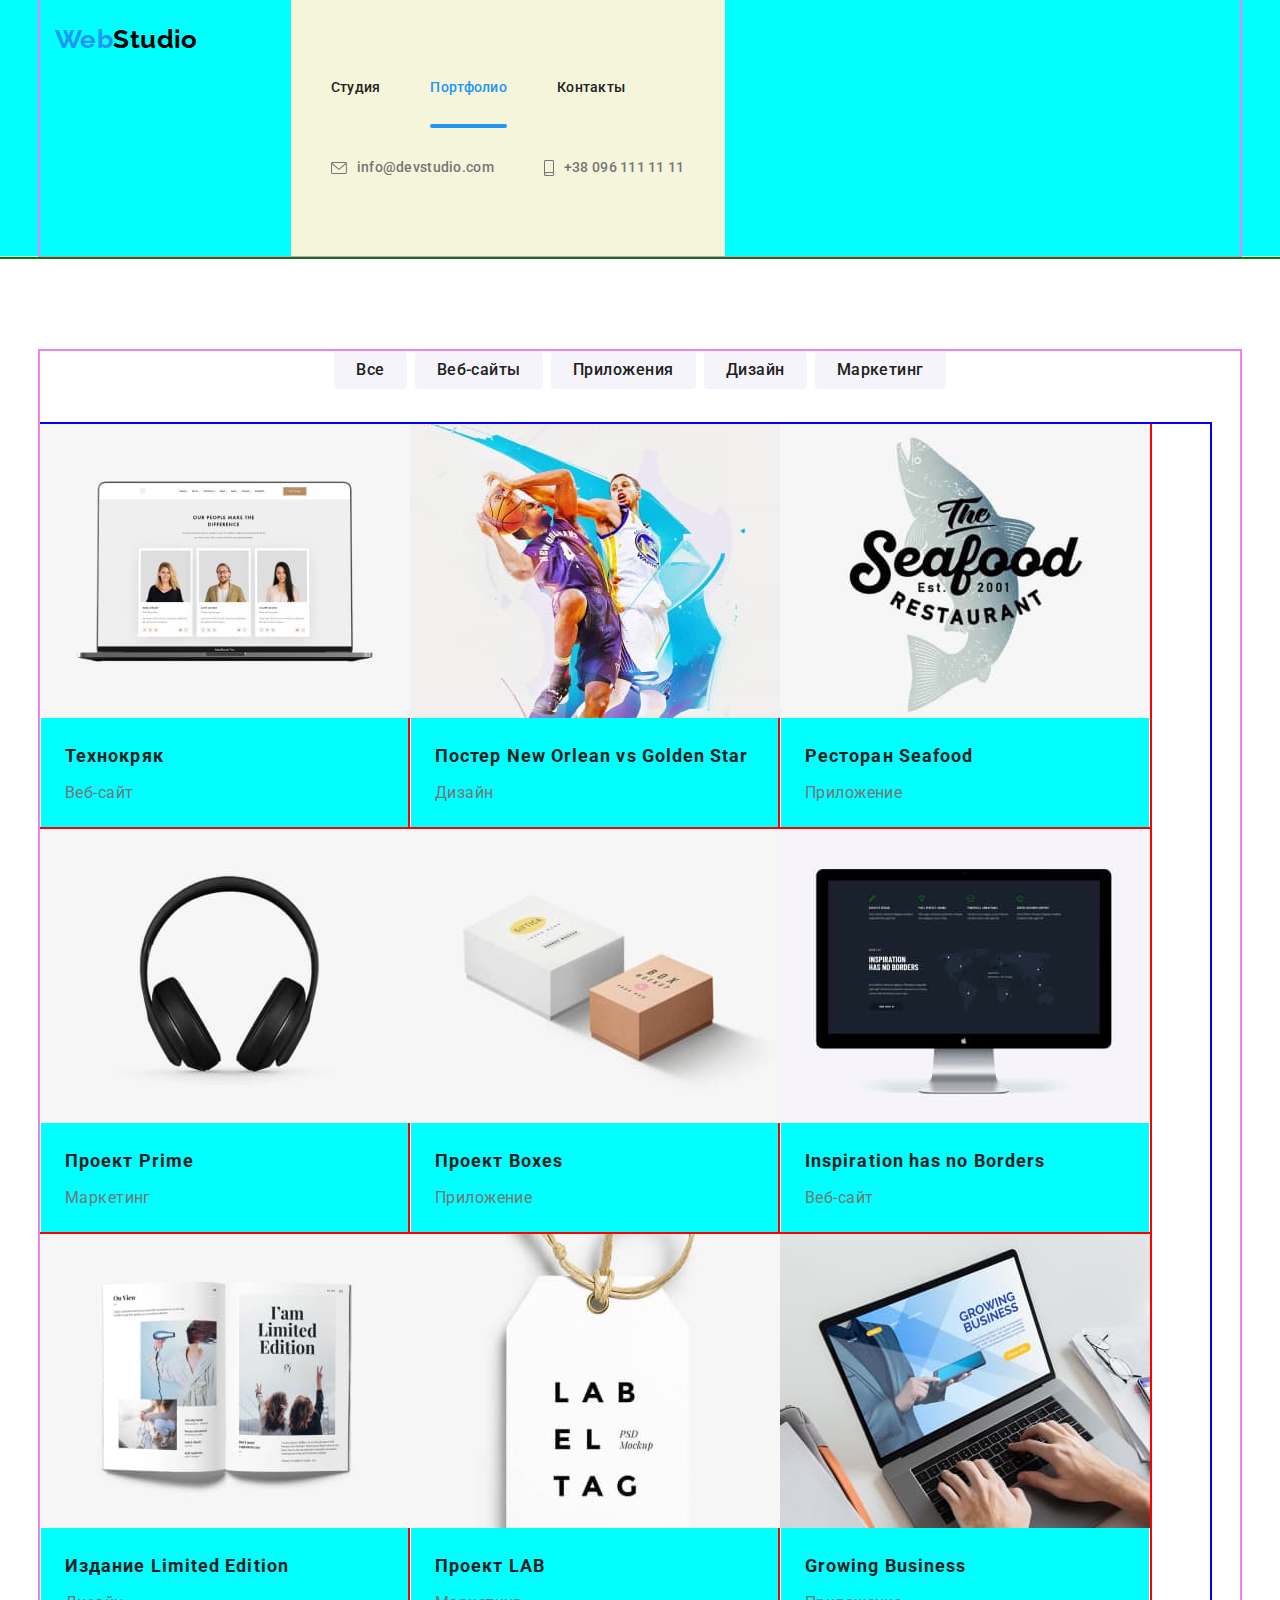
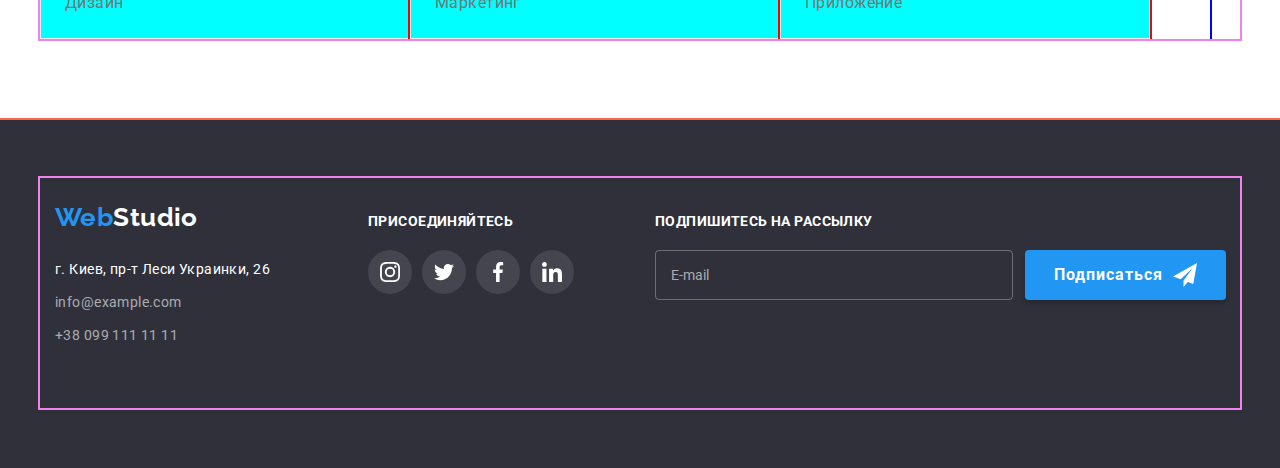
==== portfolio.html @ 33ba5a0c "fixed card item calc in portfolio cards" ====
<!DOCTYPE html>
<html lang="ru">

<head>
    <meta charset="UTF-8">
    <meta http-equiv="X-UA-Compatible" content="IE=edge">
    <meta name="viewport" content="width=device-width, initial-scale=1.0">
    <title>Студия/Портфолио</title>
    <link rel="preconnect" href="https://fonts.googleapis.com">
    <link rel="preconnect" href="https://fonts.gstatic.com" crossorigin>
    <link href="https://fonts.googleapis.com/css2?family=Raleway:wght@700&family=Roboto:wght@400;500;700;900&display=swap" rel="stylesheet">
    <link rel="stylesheet" href="https://cdnjs.cloudflare.com/ajax/libs/modern-normalize/1.1.0/modern-normalize.min.css" />
    <link rel="stylesheet" href="./css/main.min.css">
</head>

<body>
    <!-- Header -->
    <header class="header">
        <div class="container header__box">
            <nav class="navigation">
                <a href="./index.html" class="logo logo--blk"><span class="logo__accent">Web</span>Studio</a>
                <button type="button" class="menu-button" aria-expanded="false" aria-controls="menu-container"
                    data-menu-button>
                    <svg class="menu-button__icon" width="40" height="40" aria-label="Переключатель мобильного меню">
                        <use class="icon-menu" href="./images/icons-sprite5.svg#menu">
                        </use>
                        <use class="icon-cross" href="./images/icons-sprite5.svg#close_menu"></use>
                    </svg>
                </button>
                <div class="menu-button__container" id="menu-container" data-menu>
                    <ul class="navigation__list">
                        <li class="navigation__item"> <a href="./index.html" class="navigation__link">Студия</a>
                        </li>
                        <li class="navigation__item"> <a href="./portfolio.html" class="navigation__link current">Портфолио</a>
                        </li>
                        <li class="navigation__item"> <a href="#" class="navigation__link">Контакты</a>
                        </li>
                    </ul>
                    <ul class="header-contacts">
                        <li class="header-contacts__item mob-menu-item-mail">
                            <a class="header-contacts__link contact-feature mob-menu-mail" href="mailto:info@devstudio.com">
                                <svg class="header-contacts__icon" width="16" height="12">
                                    <use href="./images/icons-sprite5.svg#envelope"></use>
                                </svg>
                                info@devstudio.com
                            </a>
                        </li>
                        <li class="header-contacts__item">
                            <a href="tel:+380961111111" class="header-contacts__link contact-feature mob-menu-tel">
                                <svg class="header-contacts__icon" width="10" height="16">
                                    <use href="./images/icons-sprite5.svg#smartphone"></use>
                                </svg>
                                +38 096 111 11 11
                            </a>
                        </li>
                    </ul>
                    <ul class="header-social-links">
                        <li class="header-social-links__item">
                            <a class="header-social-links__link" href="#">Instagram</a>
                        </li>
                        <li class="header-social-links__item">
                            <a class="header-social-links__link" href="#">Twitter</a>
                        </li>
                        <li class="header-social-links__item">
                            <a class="header-social-links__link" href="#">Facebook</a>
                        </li>
                        <li class="header-social-links__item">
                            <a class="header-social-links__link" href="#">LinkedIn</a>
                        </li>
                    </ul>
                </div>
            </nav>
        </div>
    </header>
    <!-- Main -->
    <main>
        <section class="section portfolio">
            <div class="container">
                <h1 class="visually-hidden">Примеры работ</h1>
                <!-- Фильтр -->
                <ul class="portfolio__filter">
                    <li class="portfolio__filter-item"><button type="button" class="portfolio__button">Все</button></li>
                    <li class="portfolio__filter-item"><button type="button" class="portfolio__button">Веб-сайты</button></li>
                    <li class="portfolio__filter-item"><button type="button" class="portfolio__button">Приложения</button></li>
                    <li class="portfolio__filter-item"><button type="button" class="portfolio__button">Дизайн</button></li>
                    <li class="portfolio__filter-item"><button type="button" class="portfolio__button">Маркетинг</button></li>
                </ul>
                <ul class="portfolio__grid">
                    <li class="portfolio-item">
                        <a href="#" class="portfolio-item__link">
                            <div class="portfolio-item__overlay">
                                <img src="./images/technokryak.jpg" alt="Веб-сайт на экране ноутбука" width="370">
                                <p class="portfolio-item__overlay-desc">
                                    Ресурс предлагает комплексные предложения с разным уровнем функционала и сервисов. Все это позволит посетителю получить
                                    исчерпывающие сведения о компании или частном лице.
                                </p>
                            </div>
                            <div class="portfolio-item__card-desc">
                                <h2 class="portfolio-item__link-title">Технокряк</h2>
                                <p class="portfolio-item__link-desc">Веб-сайт</p>
                            </div>                            
                        </a>
                    </li>
                    <li class="portfolio-item">
                        <a href="#" class="portfolio-item__link">
                            <div class="portfolio-item__overlay">
                                <img src="./images/poster.jpg" alt="Постер с баскетболистами" width="370">
                                <p class="portfolio-item__overlay-desc">Lorem ipsum dolor sit amet consectetur, adipisicing elit. Dicta nemo quia quasi perferendis culpa impedit illum voluptate magnam! Debitis, vero.</p>
                            </div>
                            <div class="portfolio-item__card-desc">
                                <h2 class="portfolio-item__link-title">Постер New Orlean vs Golden Star</h2>
                                <p class="portfolio-item__link-desc">Дизайн</p>
                            </div>
                        </a>
                    </li>
                    <li class="portfolio-item">
                        <a href="#" class="portfolio-item__link">
                            <div class="portfolio-item__overlay">
                                <img src="./images/seafood.jpg" alt="Логотип рыбного ресторана" width="370">
                                <p class="portfolio-item__overlay-desc">
                                    Lorem ipsum dolor sit amet consectetur adipisicing elit. Atque molestiae asperiores pariatur sed quo at labore repudiandae consectetur sapiente? Nam.
                                </p>
                            </div>
                            <div class="portfolio-item__card-desc">
                                <h2 class="portfolio-item__link-title">Ресторан Seafood</h2>
                                <p class="portfolio-item__link-desc">Приложение</p>
                            </div>
                        </a>
                    </li>
                    <li class="portfolio-item">
                        <a href="#" class="portfolio-item__link">
                            <div class="portfolio-item__overlay">
                                <img src="./images/prime.jpg" alt="Черные наушники" width="370">
                                <p class="portfolio-item__overlay-desc">Lorem ipsum dolor sit amet consectetur adipisicing elit. In architecto at sunt quo unde, vitae maiores voluptate blanditiis alias nam!</p>
                            </div>                            
                            <div class="portfolio-item__card-desc">
                                <h2 class="portfolio-item__link-title">Проект Prime</h2>
                                <p class="portfolio-item__link-desc">Маркетинг</p>
                            </div>
                        </a>
                    </li>
                    <li class="portfolio-item">
                        <a href="#" class="portfolio-item__link">
                            <div class="portfolio-item__overlay">
                                <img src="./images/boxes.jpg" alt="Две коробки" width="370">
                                <p class="portfolio-item__overlay-desc">Lorem ipsum dolor sit amet consectetur adipisicing elit. Excepturi error, tenetur rerum ex enim ipsam pariatur adipisci. Molestias, minima fugiat.</p>
                            </div>                            
                            <div class="portfolio-item__card-desc">
                                <h2 class="portfolio-item__link-title">Проект Boxes</h2>
                                <p class="portfolio-item__link-desc">Приложение</p>
                            </div>
                        </a>
                    </li>
                    <li class="portfolio-item">
                        <a href="#" class="portfolio-item__link">
                            <div class="portfolio-item__overlay">
                                <img src="./images/inspiration.jpg" alt="Монитор" width="370">
                                <p class="portfolio-item__overlay-desc">Lorem ipsum dolor sit amet consectetur adipisicing elit. Id consequuntur accusantium neque! Rerum placeat error saepe delectus laudantium velit eius.</p>
                            </div>                            
                            <div class="portfolio-item__card-desc">
                                <h2 class="portfolio-item__link-title">Inspiration has no Borders</h2>
                                <p class="portfolio-item__link-desc">Веб-сайт</p>
                            </div>
                        </a>
                    </li>
                    <li class="portfolio-item">
                        <a href="#" class="portfolio-item__link">
                            <div class="portfolio-item__overlay">
                                <img src="./images/limited-edition.jpg" alt="Журнал" width="370">
                                <p class="portfolio-item__overlay-desc">Lorem ipsum, dolor sit amet consectetur adipisicing elit. Deserunt totam asperiores corporis quidem quia velit voluptates adipisci officiis assumenda saepe.</p>
                            </div>                            
                            <div class="portfolio-item__card-desc">
                                <h2 class="portfolio-item__link-title">Издание Limited Edition</h2>
                                <p class="portfolio-item__link-desc">Дизайн</p>
                            </div>
                        </a>
                    </li>
                    <li class="portfolio-item">
                        <a href="#" class="portfolio-item__link">
                            <div class="portfolio-item__overlay">
                                <img src="./images/lab.jpg" alt="Этикетка" width="370">
                                <p class="portfolio-item__overlay-desc">Lorem ipsum dolor sit, amet consectetur adipisicing elit. Cupiditate consequatur nobis expedita harum saepe porro facere, ipsum doloremque earum culpa.</p>
                            </div>
                            <div class="portfolio-item__card-desc">
                                <h2 class="portfolio-item__link-title">Проект LAB</h2>
                                <p class="portfolio-item__link-desc">Маркетинг</p>
                            </div>
                        </a>
                    </li>
                    <li class="portfolio-item">
                        <a href="#" class="portfolio-item__link">
                            <div class="portfolio-item__overlay">
                                <img src="./images/growing-business.jpg" alt="Ноутбук" width="370">
                                <p class="portfolio-item__overlay-desc">Lorem ipsum dolor sit amet consectetur adipisicing elit. Excepturi dignissimos doloribus odit dicta tempore corrupti nulla doloremque cupiditate id. Placeat.</p>
                            </div>                            
                            <div class="portfolio-item__card-desc">
                                <h2 class="portfolio-item__link-title">Growing Business</h2>
                                <p class="portfolio-item__link-desc">Приложение</p>
                            </div>
                        </a>
                    </li>
                </ul>
            </div>
        </section>
    </main>
    <!-- Footer -->
    <footer class="footer">
        <div class="container">
            <div class="footer__box">
                <div class="footer__address-box">
                    <a href="./index.html" class="logo footer__logo logo--wht"> <span
                            class="logo__accent">Web</span>Studio</a>
                    <address>
                        <ul class="footer__address">
                            <li class="footer__address-item footer__address-item--color">г. Киев, пр-т Леси Украинки, 26
                            </li>
                            <li class="footer__address-item"><a href="mailto:info@example.com"
                                    class="footer__link">info@example.com</a></li>
                            <li class="footer__address-item"><a href="tel:+380991111111" class="footer__link">+38 099 111 11
                                    11</a></li>
                        </ul>
                    </address>
                </div>
                <div class="footer__social-links-box">
                    <strong class="join-call">присоединяйтесь</strong>
                    <ul class="social-links footer__social-links">
                        <li class="social-links__item social-links__item--icon-white">
                            <a class="social-links__link social-links__link--bgr-grey" href="#">
                                <svg width="20" height="20">
                                    <use href="./images/icons-sprite5.svg#instagram"></use>
                                </svg>
                            </a>
                        </li>
                        <li class="social-links__item social-links__item--icon-white">
                            <a class="social-links__link social-links__link--bgr-grey" href="#">
                                <svg width="20" height="20">
                                    <use href="./images/icons-sprite5.svg#twitter"></use>
                                </svg>
                            </a>
                        </li>
                        <li class="social-links__item social-links__item--icon-white">
                            <a class="social-links__link social-links__link--bgr-grey" href="#">
                                <svg width="20" height="20">
                                    <use href="./images/icons-sprite5.svg#facebook"></use>
                                </svg>
                            </a>
                        </li>
                        <li class="social-links__item social-links__item--icon-white">
                            <a class="social-links__link social-links__link--bgr-grey" href="#">
                                <svg width="20" height="20">
                                    <use href="./images/icons-sprite5.svg#linkedin"></use>
                                </svg>
                            </a>
                        </li>
                    </ul>
                </div>
                <div class="footer__subscribe-form-box">
                    <form class="subscribe">
                        <label>
                            <strong class="join-call">Подпишитесь на рассылку</strong>
                            <input class="subscribe__input" type="email" name="email" placeholder="E-mail">
                        </label>
                        <button class="button subscribe__btn" type="submit">Подписаться
                            <svg class="subscribe__icon-send" width="24" height="24">
                                <use href="./images/icons-sprite5.svg#icon-send"></use>
                            </svg>
                        </button>
                    </form>
                </div>
    
            </div>
        </div>
    </footer>
</body>
</html>
---- css/main.min.css ----
:root{--main-text-color: #212121;--accent-color: #2196f3;--black-color: #000000;--white-color: #ffffff;--secondary-text-color: #757575;--footer-contact-color: rgba(255, 255, 255, 0.6);--secondary-bgd: #2f303a;--secondary-section-bgd: #f5f4fa;--icon-color: #afb1b8;--transition-time: 250ms;--cubic: cubic-bezier(0.4, 0, 0.2, 1)}.pic-list__bgr,.feature-item__box,.clients__link,.social-links__link,.social-links,.modal__close-btn{display:-webkit-box;display:-ms-flexbox;display:flex;-webkit-box-pack:center;-ms-flex-pack:center;justify-content:center;-webkit-box-align:center;-ms-flex-align:center;align-items:center}body{font-family:"Roboto",sans-serif;font-size:14px;letter-spacing:.03em;background-color:var(--white-color);color:var(--main-text-color)}body.modal-open{overflow:hidden}ul{list-style:none;margin:0;padding-left:0px}a{text-decoration:none}h1,h2,h3,p{margin:0}img{display:block;max-width:100%;height:auto}.backdrop.is-hidden{visibility:hidden;opacity:0;pointer-events:none}.button{display:inline-block;font-family:inherit;font-weight:700;font-size:16px;line-height:1.88;letter-spacing:.06em;color:var(--white-color);background-color:var(--accent-color);border:0px;-webkit-box-shadow:0px 4px 4px rgba(0,0,0,.15);box-shadow:0px 4px 4px rgba(0,0,0,.15);border-radius:4px;cursor:pointer;-webkit-transition:background-color var(--transition-time) var(--cubic);transition:background-color var(--transition-time) var(--cubic)}.button:hover,.button:focus{background-color:#188ce8}.container{outline:2px solid violet;margin:0 auto;padding:0 15px}@media screen and (min-width: 480px){.container{width:480px}}@media screen and (min-width: 768px){.container{width:768px}}@media screen and (min-width: 1200px){.container{width:1200px}}.backdrop{position:fixed;top:0;left:0;width:100%;height:100%;background:rgba(0,0,0,.2);opacity:1;-webkit-transition:opacity var(--transition-time) var(--cubic);transition:opacity var(--transition-time) var(--cubic)}@media screen and (max-width: 767px){.backdrop{padding:94px 15px;overflow-y:scroll}}.backdrop.is-hidden .modal{-webkit-transform:translate(-50%, -50%) scale(0.8);transform:translate(-50%, -50%) scale(0.8)}.modal{position:relative;padding:40px;background:var(--white-color);border-radius:4px;-webkit-box-shadow:0px 1px 3px rgba(0,0,0,.12),0px 1px 1px rgba(0,0,0,.14),0px 2px 1px rgba(0,0,0,.2);box-shadow:0px 1px 3px rgba(0,0,0,.12),0px 1px 1px rgba(0,0,0,.14),0px 2px 1px rgba(0,0,0,.2);-webkit-transition:-webkit-transform 500ms var(--cubic);transition:-webkit-transform 500ms var(--cubic);transition:transform 500ms var(--cubic);transition:transform 500ms var(--cubic), -webkit-transform 500ms var(--cubic)}.modal__close-btn{position:absolute;top:8px;right:8px;padding:0;width:30px;height:30px;background:var(--white-color);border:1px solid rgba(0,0,0,.1);border-radius:50%;cursor:pointer;-webkit-transition:fill var(--transition-time) var(--cubic);transition:fill var(--transition-time) var(--cubic)}.modal__title{margin-bottom:12px;font-weight:700;font-size:20px;line-height:1.5;text-align:center;color:var(--main-text-color)}@media screen and (min-width: 480px){.modal{position:absolute;left:50%;top:50%;min-width:450px;min-height:609px;-webkit-transform:translate(-50%, -50%) scale(1);transform:translate(-50%, -50%) scale(1)}}@media screen and (min-width: 1200px){.modal{min-width:528px;min-height:581px;-webkit-transform:translate(-50%, -50%) scale(1);transform:translate(-50%, -50%) scale(1)}}@media screen and (min-width: 1199px){.modal__title{line-height:1.15}}.modal__close-btn:hover,.modal__close-btn:focus{fill:var(--accent-color)}.section{outline:2px solid tomato;padding:60px 0}@media screen and (min-width: 1200px){.section{padding:94px 0}}.section__title{margin-bottom:30px;font-size:28px;line-height:1.19;text-align:center;color:var(--main-text-color)}@media screen and (min-width: 1200px){.section__title{font-size:36px;line-height:1.16;margin-bottom:50px}}.social-links__item{width:44px;height:44px;fill:var(--icon-color);border-radius:50%;-webkit-transition:background-color var(--transition-time) var(--cubic);transition:background-color var(--transition-time) var(--cubic)}.social-links__item:not(:last-child){margin-right:10px}.social-links__link{width:100%;height:100%;border-radius:50%;-webkit-transition:fill var(--transition-time) var(--cubic);transition:fill var(--transition-time) var(--cubic)}.social-links__item--icon-white{fill:var(--white-color)}.social-links__link--bgr-grey{background:rgba(255,255,255,.1)}.social-links__item:hover,.social-links__link:focus{background-color:var(--accent-color);fill:var(--white-color)}.visually-hidden{position:absolute;width:1px;height:1px;margin:-1px;border:0;padding:0;white-space:nowrap;-webkit-clip-path:inset(100%);clip-path:inset(100%);clip:rect(0 0 0 0);overflow:hidden}.clients{display:-webkit-box;display:-ms-flexbox;display:flex;-ms-flex-wrap:wrap;flex-wrap:wrap;margin:-15px;fill:var(--icon-color)}.clients__item{width:170px;height:92px;margin:15px;width:calc((100% - 60px)/2)}@media screen and (min-width: 768px){.clients__item{margin:15px;width:calc((100% - 90px)/3)}}@media screen and (min-width: 1200px){.clients__item{width:calc((100% - 180px)/6)}}.clients__link{width:100%;height:100%;border:1px solid var(--icon-color);border-radius:4px;-webkit-transition:border var(--transition-time) var(--cubic),fill var(--transition-time) var(--cubic);transition:border var(--transition-time) var(--cubic),fill var(--transition-time) var(--cubic)}.clients__link:hover,.clients__link:focus{fill:var(--accent-color);border:1px solid var(--accent-color)}@media screen and (min-width: 768px){.features{display:-webkit-box;display:-ms-flexbox;display:flex;-ms-flex-wrap:wrap;flex-wrap:wrap;margin:-15px}}@media screen and (min-width: 1200px){.features{-ms-flex-wrap:nowrap;flex-wrap:nowrap}}@media screen and (max-width: 767px){.feature-item:not(:last-child){margin-bottom:30px}}@media screen and (min-width: 768px){.feature-item{margin:15px;width:calc((100% - 60px)/2)}}@media screen and (min-width: 1200px){.feature-item{width:calc((100% - 120px)/4)}}.feature-item__box{background:var(--secondary-section-bgd);min-height:120px;width:100%;border-radius:4px;margin-bottom:30px}.feature-item__title{font-size:14px;line-height:1.14;color:var(--main-text-color);text-transform:uppercase;margin-bottom:10px}@media screen and (max-width: 767px){.feature-item__title{text-align:center}}.feature-item__desc{line-height:1.71;color:var(--secondary-text-color)}.portfolio__filter{display:-webkit-box;display:-ms-flexbox;display:flex;-ms-flex-wrap:wrap;flex-wrap:wrap;margin-bottom:30px}@media screen and (min-width: 768px){.portfolio__filter{-webkit-box-pack:center;-ms-flex-pack:center;justify-content:center}}@media screen and (min-width: 1200px){.portfolio__filter{margin-bottom:50px}}.portfolio__button{font-family:inherit;font-weight:500;font-size:16px;line-height:1.62;text-align:center;letter-spacing:.03em;color:var(--main-text-color);background:var(--secondary-section-bgd);border:0px;border-radius:4px;padding:6px 22px;cursor:pointer;-webkit-transition:color var(--transition-time) var(--cubic),background-color var(--transition-time) var(--cubic),-webkit-box-shadow var(--transition-time) var(--cubic);transition:color var(--transition-time) var(--cubic),background-color var(--transition-time) var(--cubic),-webkit-box-shadow var(--transition-time) var(--cubic);transition:color var(--transition-time) var(--cubic),background-color var(--transition-time) var(--cubic),box-shadow var(--transition-time) var(--cubic);transition:color var(--transition-time) var(--cubic),background-color var(--transition-time) var(--cubic),box-shadow var(--transition-time) var(--cubic),-webkit-box-shadow var(--transition-time) var(--cubic)}.portfolio__filter-item:not(:last-child){margin-right:8px}.portfolio__button:hover,.portfolio__button:focus{color:var(--white-color);background-color:var(--accent-color);-webkit-box-shadow:0px 3px 1px rgba(0,0,0,.1),0px 1px 2px rgba(0,0,0,.08),0px 2px 2px rgba(0,0,0,.12);box-shadow:0px 3px 1px rgba(0,0,0,.1),0px 1px 2px rgba(0,0,0,.08),0px 2px 2px rgba(0,0,0,.12)}.footer{background:var(--secondary-bgd);padding:60px 0px}.footer__box{display:-webkit-box;display:-ms-flexbox;display:flex;-webkit-box-orient:vertical;-webkit-box-direction:normal;-ms-flex-direction:column;flex-direction:column;-webkit-box-align:center;-ms-flex-align:center;align-items:center}@media screen and (min-width: 768px){.footer__box{-webkit-box-orient:initial;-webkit-box-direction:initial;-ms-flex-direction:initial;flex-direction:initial;-ms-flex-wrap:wrap;flex-wrap:wrap;-ms-flex-pack:distribute;justify-content:space-around;-webkit-box-align:baseline;-ms-flex-align:baseline;align-items:baseline}}@media screen and (min-width: 1200px){.footer__box{-webkit-box-pack:justify;-ms-flex-pack:justify;justify-content:space-between}}.footer__logo{display:inline-block;width:100%}.footer__address-box{display:block;max-width:232px;margin-bottom:60px}@media screen and (max-width: 1199px){.footer__address-box{text-align:center}}.footer__address{font-style:normal;line-height:1.71}.footer__link{color:var(--footer-contact-color);-webkit-transition:color var(--transition-time) var(--cubic);transition:color var(--transition-time) var(--cubic)}.footer__social-links-box{margin-bottom:60px}@media screen and (max-width: 1199px){.footer__social-links-box{text-align:center}}.footer__address-item:not(:last-child){margin-bottom:9px}.footer__address-item--color{color:var(--white-color)}.footer__link:hover,.footer__link:focus{color:var(--accent-color)}.join-call{margin-bottom:20px;font-weight:700;line-height:1.14;color:var(--white-color);text-transform:uppercase}.footer__social-links{margin-top:20px}.footer__subscribe-form-box{max-width:570px}.subscribe{display:-webkit-box;display:-ms-flexbox;display:flex;-webkit-box-orient:vertical;-webkit-box-direction:normal;-ms-flex-direction:column;flex-direction:column;-webkit-box-align:center;-ms-flex-align:center;align-items:center;width:100%}@media screen and (max-width: 1199px){.subscribe{text-align:center}}@media screen and (min-width: 1200px){.subscribe{-webkit-box-orient:inherit;-webkit-box-direction:inherit;-ms-flex-direction:inherit;flex-direction:inherit;-webkit-box-align:end;-ms-flex-align:end;align-items:flex-end}}.subscribe__input{width:100%;height:50px;margin-top:20px;margin-right:12px;padding:15px;background-color:inherit;border:1px solid rgba(255,255,255,.3);-webkit-filter:drop-shadow 0px 4px 4px rgba(0,0,0,.15);filter:drop-shadow 0px 4px 4px rgba(0,0,0,.15);border-radius:4px;color:var(--white-color)}@media screen and (min-width: 1200px){.subscribe__input{width:358px}}.subscribe__input::-webkit-input-placeholder{color:rgba(255,255,255,.6)}.subscribe__input::-moz-placeholder{color:rgba(255,255,255,.6)}.subscribe__input:-ms-input-placeholder{color:rgba(255,255,255,.6)}.subscribe__input::-ms-input-placeholder{color:rgba(255,255,255,.6)}.subscribe__input::placeholder{color:rgba(255,255,255,.6)}.subscribe__btn{display:-webkit-box;display:-ms-flexbox;display:flex;-webkit-box-pack:center;-ms-flex-pack:center;justify-content:center;-webkit-box-align:center;-ms-flex-align:center;align-items:center;padding:10px 29px;margin-top:20px}.subscribe__icon-send{margin-left:10px}.hero{background:var(--secondary-bgd);text-align:center;padding-top:120px;padding-bottom:120px}@media screen and (min-width: 1200px){.hero{padding-top:200px;padding-bottom:200px}}.hero__title{max-width:360px;margin-bottom:30px;margin-left:auto;margin-right:auto;font-weight:900;font-size:26px;line-height:1.62;letter-spacing:.06em;text-align:center;text-transform:uppercase;color:var(--white-color)}@media screen and (min-width: 1200px){.hero__title{max-width:700px;font-size:44px;line-height:1.36}}.overlay{max-width:1600px;max-height:600px;margin:0 auto;background-image:-webkit-gradient(linear, left top, left bottom, from(rgba(47, 48, 58, 0.4)), color-stop(rgba(47, 48, 58, 0.4)), color-stop(rgba(47, 48, 58, 0.4)), to(rgba(47, 48, 58, 0.4))),url(../images/Img.jpg);background-image:linear-gradient(rgba(47, 48, 58, 0.4), rgba(47, 48, 58, 0.4), rgba(47, 48, 58, 0.4), rgba(47, 48, 58, 0.4)),url(../images/Img.jpg);background-position:center;background-size:cover}.hero__btn{padding:10px 32px}.logo{padding-top:24px;padding-bottom:25px;margin-right:93px;font-family:"Raleway";font-weight:700;font-size:26px;line-height:1.19}@media screen and (max-width: 1199px){.logo{font-size:24px;line-height:1.17}}.logo__accent{color:var(--accent-color)}.logo--blk{color:var(--black-color)}.logo--wht{color:var(--white-color)}.menu-button{outline:2px solid red;display:block;margin:10px 0px;padding:0;border:none;background-color:rgba(0,0,0,0);cursor:pointer;-webkit-transition:fill var(--transition-time) var(--cubic);transition:fill var(--transition-time) var(--cubic)}.menu-button__icon{fill:var(--main-text-color #212121)}@media screen and (min-width: 768px){.menu-button{display:none}}.menu-button .icon-cross{display:none}.menu-button.is-open .icon-cross{display:block}.menu-button.is-open .icon-menu{display:none}.menu-button:hover{fill:var(--accent-color)}.menu-button__container{padding:48px 40px;background-color:beige}@media screen and (max-width: 767px){.menu-button__container{display:none;position:absolute;top:100%;left:0;width:100%}}.menu-button__container.is-open{display:block}.order-form__label{position:relative;display:block;width:100%;margin-bottom:10px;font-size:12px;line-height:1.16;letter-spacing:.01em;color:var(--secondary-text-color)}.order-form__input{width:100%;margin-top:4px;padding:11px;padding-left:42px;border:1px solid rgba(33,33,33,.2);border-radius:4px;-webkit-transition:border-color var(--transition-time) var(--cubic);transition:border-color var(--transition-time) var(--cubic)}.order-form__icon{position:absolute;bottom:11px;left:12px;-webkit-transition:fill var(--transition-time) var(--cubic);transition:fill var(--transition-time) var(--cubic)}.order-form__comment-input{resize:none;width:100%;height:120px;padding:12px 16px;font-size:12px;line-height:1.16;letter-spacing:.01em;color:var(--main-text-color)}.order-form__label:hover,.order-form__input:hover,.order-form__input:focus,.order-form__icon:hover{fill:var(--accent-color);border-color:var(--accent-color)}.order-form__input:focus+.order-form__icon{fill:var(--accent-color)}.comment-field{margin-bottom:20px}.order-form__comment-input::-webkit-input-placeholder{color:rgba(117,117,117,.5)}.order-form__comment-input::-moz-placeholder{color:rgba(117,117,117,.5)}.order-form__comment-input:-ms-input-placeholder{color:rgba(117,117,117,.5)}.order-form__comment-input::-ms-input-placeholder{color:rgba(117,117,117,.5)}.order-form__comment-input::placeholder{color:rgba(117,117,117,.5)}.checkbox{position:relative;display:-webkit-box;display:-ms-flexbox;display:flex;-webkit-box-pack:start;-ms-flex-pack:start;justify-content:start;-webkit-box-align:center;-ms-flex-align:center;align-items:center;margin-bottom:30px;font-size:12px;line-height:1.17}@media screen and (min-width: 1200px){.checkbox{display:-webkit-box;display:-ms-flexbox;display:flex;-webkit-box-pack:center;-ms-flex-pack:center;justify-content:center;-webkit-box-align:center;-ms-flex-align:center;align-items:center;font-size:14px;line-height:1.71}}.checkbox__input{position:absolute;width:1px;height:1px;margin:-1px;border:0;padding:0;white-space:nowrap;-webkit-clip-path:inset(100%);clip-path:inset(100%);clip:rect(0 0 0 0);overflow:hidden}.checkbox__field{position:absolute;width:16px;height:15px;left:0;background-image:url(../images/icon-unchecked.svg)}@media screen and (min-width: 1200px){.checkbox__field{left:14px;top:4px}}.checkbox__agreement{margin-left:23px;color:var(--secondary-text-color)}.checkbox__agreement-link{color:var(--accent-color);text-decoration:underline}.checkbox__input:focus-visible+.checkbox__field{background-image:url(../images/icon-unchecked-focused.svg)}.checkbox__input:checked:focus+.checkbox__field{background-image:url(../images/icon-check.svg)}.send-btn{display:-webkit-box;display:-ms-flexbox;display:flex;margin:0 auto;padding:10px 56px}.header{outline:2px solid green;background-color:aqua;border-bottom:1px solid #ececec;position:relative}.header__box{display:-webkit-box;display:-ms-flexbox;display:flex;-webkit-box-align:center;-ms-flex-align:center;align-items:center}@media screen and (max-width: 767px){.navigation{display:-webkit-box;display:-ms-flexbox;display:flex;-webkit-box-pack:justify;-ms-flex-pack:justify;justify-content:space-between;width:100%}}@media screen and (min-width: 768px){.navigation{display:-webkit-box;display:-ms-flexbox;display:flex}}@media screen and (min-width: 768px){.navigation__list{display:-webkit-box;display:-ms-flexbox;display:flex}}.navigation__item{position:relative;display:-webkit-box;display:-ms-flexbox;display:flex;padding-top:32px;padding-bottom:32px}.navigation__item:not(:last-child){margin-right:50px}.navigation__link{font-weight:500;line-height:1.14;letter-spacing:.02em;color:var(--main-text-color);-webkit-transition:color var(--transition-time) var(--cubic);transition:color var(--transition-time) var(--cubic)}@media screen and (max-width: 767px){.navigation__link{font-size:40px;line-height:1.17}}.navigation__link:hover,.navigation__link:focus{color:var(--accent-color)}.current{color:var(--accent-color)}@media screen and (min-width: 768px){.current:after{content:"";position:absolute;left:0;bottom:0;width:100%;height:4px;background:var(--accent-color);border-radius:2px}}@media screen and (max-width: 767px){.header-contacts{margin-top:300px}}@media screen and (max-width: 767px){.header-contacts{display:-webkit-box;display:-ms-flexbox;display:flex;-webkit-box-orient:vertical;-webkit-box-direction:reverse;-ms-flex-direction:column-reverse;flex-direction:column-reverse}}@media screen and (min-width: 1199px){.header-contacts{display:-webkit-box;display:-ms-flexbox;display:flex;margin-left:auto}}.header-contacts__icon{margin-right:10px;fill:currentColor}@media screen and (max-width: 767px){.header-contacts__icon{display:none}}.header-contacts__link{font-weight:500;line-height:1.14;letter-spacing:.02em;color:var(--main-text-color);-webkit-transition:color var(--transition-time) var(--cubic);transition:color var(--transition-time) var(--cubic)}.header-contacts__item{position:relative;display:-webkit-box;display:-ms-flexbox;display:flex;padding-top:32px;padding-bottom:32px}@media screen and (min-width: 768px){.header-contacts__item:not(:last-child){margin-right:50px}}.header-contacts__link:hover,.header-contacts__link:focus{color:var(--accent-color)}.header-contacts__icon:hover{fill:var(--accent-color)}.contact-feature{display:-webkit-box;display:-ms-flexbox;display:flex;-webkit-box-align:center;-ms-flex-align:center;align-items:center;color:var(--secondary-text-color)}@media screen and (max-width: 767px){.mob-menu-mail{font-size:24px;line-height:1.17}}@media screen and (max-width: 767px){.mob-menu-tel{font-size:34px;line-height:1.15;color:var(--accent-color)}}@media screen and (max-width: 767px){.mob-menu-item-mail{padding-top:0px;padding-bottom:64px}}@media screen and (max-width: 767px){.header-social-links{display:-webkit-box;display:-ms-flexbox;display:flex;-ms-flex-wrap:wrap;flex-wrap:wrap;margin-left:-10px}.header-social-links__item{padding:0px 10px}.header-social-links__item:not(:last-child){border-right:1px solid rgba(33,33,33,.2)}.header-social-links__link{font-weight:500;font-size:18px;line-height:1.22;letter-spacing:.02em;color:var(--accent-color)}}@media screen and (min-width: 768px){.header-social-links{display:none}}.portfolio__grid{outline:2px solid blue;width:100%}@media screen and (min-width: 768px){.portfolio__grid{display:-webkit-box;display:-ms-flexbox;display:flex;-ms-flex-wrap:wrap;flex-wrap:wrap;margin:-15px}}.portfolio-item{outline:2px solid red;background:var(--white-color)}@media screen and (max-width: 767px){.portfolio-item:not(:last-child){margin-bottom:30px}}@media screen and (max-width: 767px)and (min-width: 768px){.portfolio-item{margin:15px;width:calc((100% - 60px)/2)}}@media screen and (max-width: 767px)and (min-width: 1200px){.portfolio-item{width:calc((100% - 90px)/3)}}.portfolio-item__link{display:block;-webkit-transition:-webkit-box-shadow var(--transition-time) var(--cubic);transition:-webkit-box-shadow var(--transition-time) var(--cubic);transition:box-shadow var(--transition-time) var(--cubic);transition:box-shadow var(--transition-time) var(--cubic), -webkit-box-shadow var(--transition-time) var(--cubic)}.portfolio-item__overlay{position:relative;overflow:hidden}.portfolio-item__overlay-desc{position:absolute;top:0;left:0;width:100%;height:100%;padding:24px;font-style:inherit;font-size:18px;line-height:1.56;color:var(--white-color);background:rgba(33,150,243,.9);-webkit-transform:translateY(100%);transform:translateY(100%);-webkit-transition:-webkit-transform var(--transition-time) var(--cubic);transition:-webkit-transform var(--transition-time) var(--cubic);transition:transform var(--transition-time) var(--cubic);transition:transform var(--transition-time) var(--cubic), -webkit-transform var(--transition-time) var(--cubic)}.portfolio-item__card-desc{background-color:aqua;padding:20px 24px;border-right:1px solid #eee;border-bottom:1px solid #eee;border-left:1px solid #eee}.portfolio-item__link-title{font-size:18px;line-height:2;letter-spacing:.06em;color:var(--main-text-color);margin-bottom:4px}.portfolio-item__link-desc{font-size:16px;line-height:1.88;color:var(--secondary-text-color)}.portfolio-item__link:hover,.portfolio-item__link:focus{-webkit-box-shadow:0px 1px 1px rgba(0,0,0,.12),0px 4px 4px rgba(0,0,0,.06),1px 4px 6px rgba(0,0,0,.16);box-shadow:0px 1px 1px rgba(0,0,0,.12),0px 4px 4px rgba(0,0,0,.06),1px 4px 6px rgba(0,0,0,.16)}.portfolio-item__link:hover .portfolio-item__overlay-desc,.portfolio-item__link:focus .portfolio-item__overlay-desc{-webkit-transform:translateY(0);transform:translateY(0)}.section-bgr{background:var(--secondary-section-bgd)}.team{font-size:16px;line-height:1.18;text-align:center}@media screen and (min-width: 768px)and (max-width: 1199px){.team{display:-webkit-box;display:-ms-flexbox;display:flex;-ms-flex-wrap:wrap;flex-wrap:wrap;margin:-15px}}@media screen and (min-width: 1200px){.team{display:-webkit-box;display:-ms-flexbox;display:flex;-ms-flex-wrap:nowrap;flex-wrap:nowrap}}.team__item{background-color:var(--white-color);-webkit-box-shadow:0px 1px 3px rgba(0,0,0,.12),0px 1px 1px rgba(0,0,0,.14),0px 2px 1px rgba(0,0,0,.2);box-shadow:0px 1px 3px rgba(0,0,0,.12),0px 1px 1px rgba(0,0,0,.14),0px 2px 1px rgba(0,0,0,.2);border-radius:0px 0px 4px 4px;margin-bottom:24px}@media screen and (min-width: 768px){.team__item{margin:15px;width:calc((100% - 60px)/2)}}@media screen and (min-width: 1200px){.team__item{width:calc((100% - 120px)/4)}}@media screen and (max-width: 767px){.team__item:not(:last-child){margin-bottom:30px}}.team__img{margin-bottom:30px;margin-left:auto;margin-right:auto}.team__name{margin-bottom:10px;font-weight:500;font-size:16px;line-height:1.18;color:var(--main-text-color)}.team__position{margin-bottom:16px;color:var(--secondary-text-color)}@media screen and (min-width: 768px){.team__social-links{margin-bottom:24px}}@media screen and (min-width: 1200px){.team__social-links{margin-bottom:30px}}.team__social-links .social-links__item{margin-bottom:24px}.no-top-padding{padding-top:0}@media screen and (max-width: 1199px){.no-top-padding{display:none}}.pic-list{display:-webkit-box;display:-ms-flexbox;display:flex;-webkit-box-pack:justify;-ms-flex-pack:justify;justify-content:space-between}.pic-list__item{position:relative}.pic-list__bgr{position:absolute;left:0;bottom:0;width:100%;height:70px;background:rgba(47,48,58,.8)}.pic-list__desc{font-weight:700;text-transform:uppercase;color:var(--white-color)}/*# sourceMappingURL=main.min.css.map */
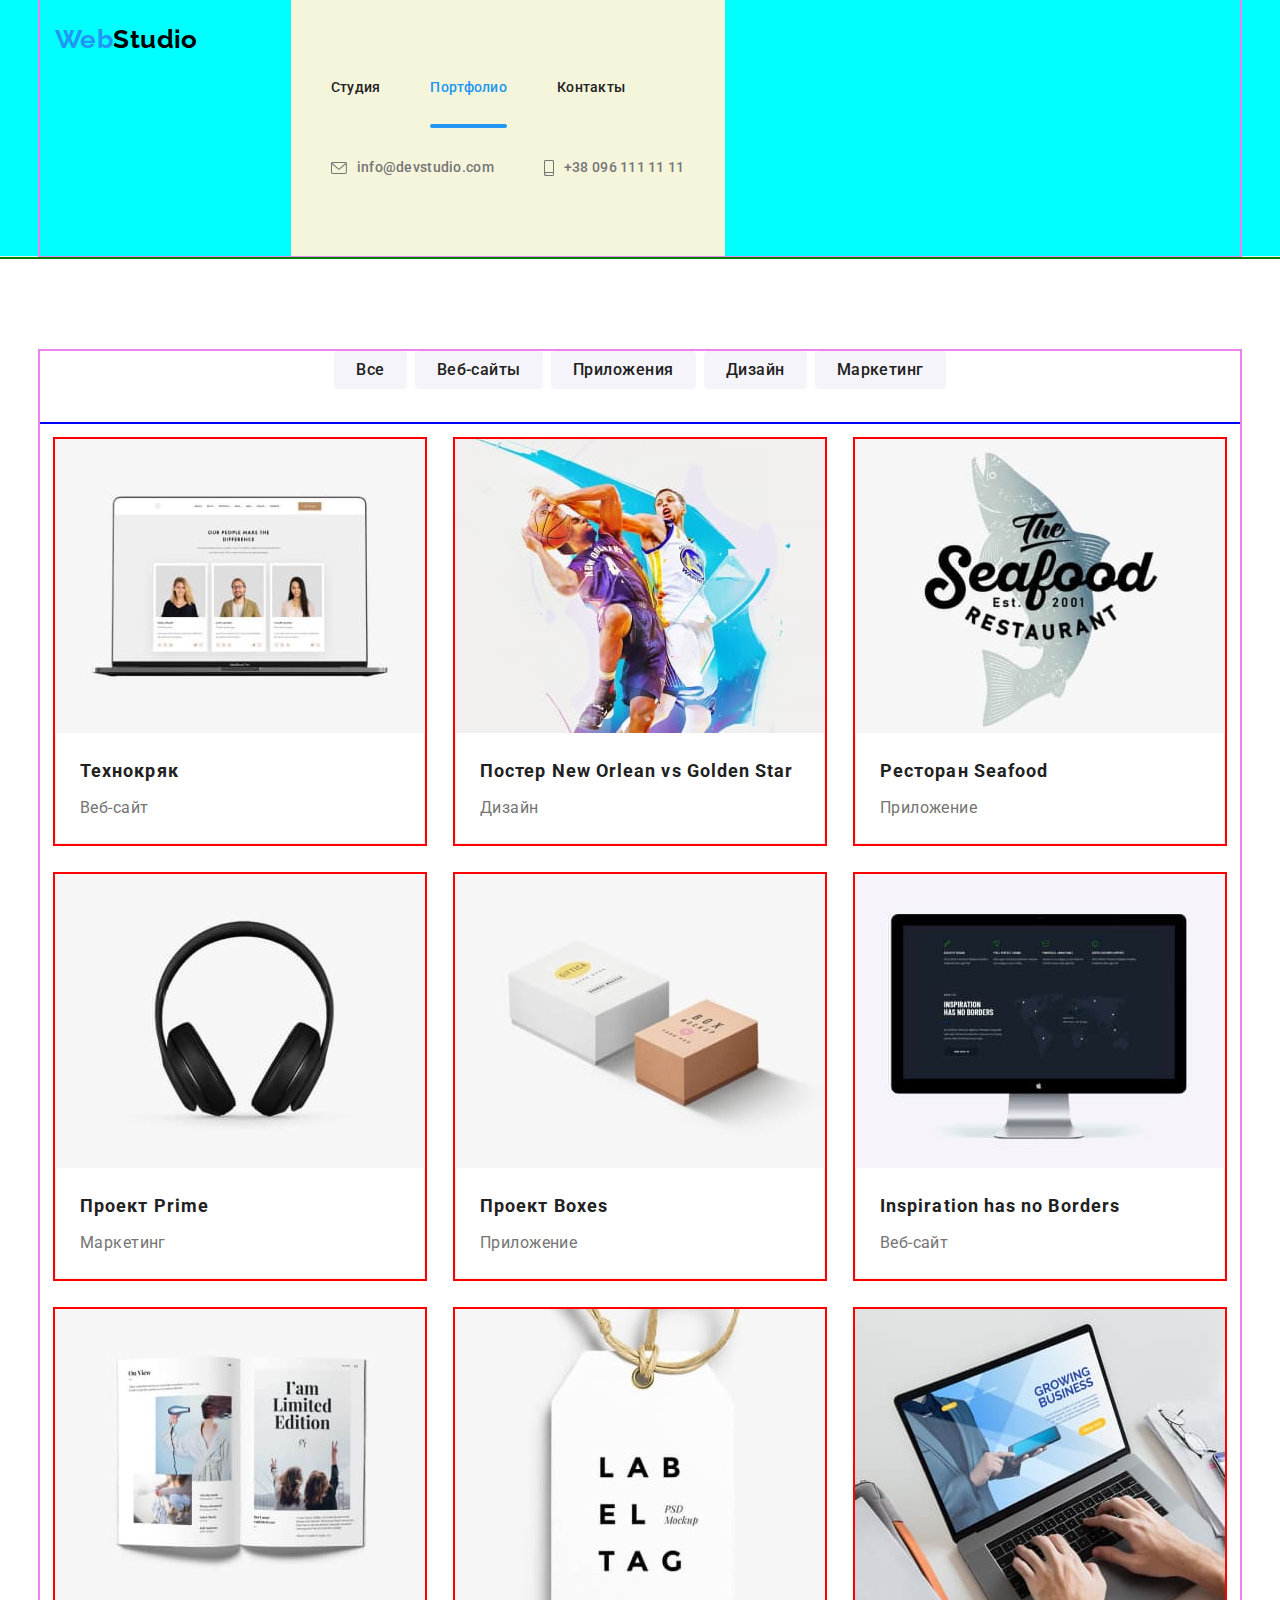
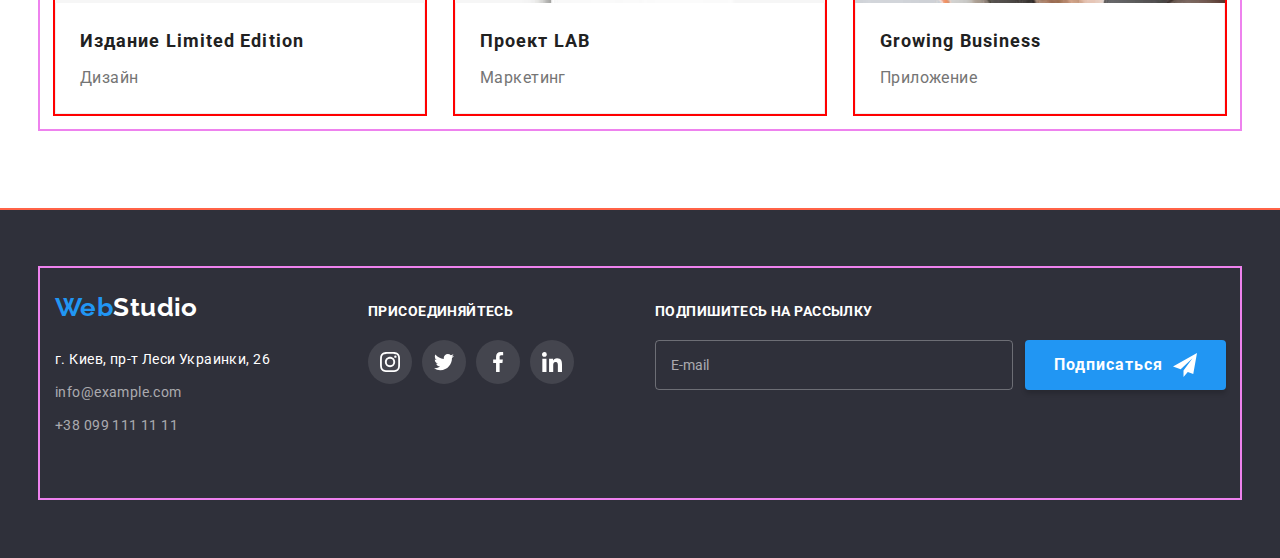
==== commit 0e6283e8: "add portfolio-item adaptive" ====
--- a/portfolio.html
+++ b/portfolio.html
@@ -92,8 +92,7 @@
                                 <img src="./images/technokryak.jpg" alt="Веб-сайт на экране ноутбука" width="370">
                                 <p class="portfolio-item__overlay-desc">
                                     Ресурс предлагает комплексные предложения с разным уровнем функционала и сервисов. Все это позволит посетителю получить
-                                    исчерпывающие сведения о компании или частном лице.
-                                </p>
+                                    исчерпывающие сведения о компании или частном лице.</p>
                             </div>
                             <div class="portfolio-item__card-desc">
                                 <h2 class="portfolio-item__link-title">Технокряк</h2>
--- a/css/main.min.css
+++ b/css/main.min.css
@@ -1 +1 @@
-:root{--main-text-color: #212121;--accent-color: #2196f3;--black-color: #000000;--white-color: #ffffff;--secondary-text-color: #757575;--footer-contact-color: rgba(255, 255, 255, 0.6);--secondary-bgd: #2f303a;--secondary-section-bgd: #f5f4fa;--icon-color: #afb1b8;--transition-time: 250ms;--cubic: cubic-bezier(0.4, 0, 0.2, 1)}.pic-list__bgr,.feature-item__box,.clients__link,.social-links__link,.social-links,.modal__close-btn{display:-webkit-box;display:-ms-flexbox;display:flex;-webkit-box-pack:center;-ms-flex-pack:center;justify-content:center;-webkit-box-align:center;-ms-flex-align:center;align-items:center}body{font-family:"Roboto",sans-serif;font-size:14px;letter-spacing:.03em;background-color:var(--white-color);color:var(--main-text-color)}body.modal-open{overflow:hidden}ul{list-style:none;margin:0;padding-left:0px}a{text-decoration:none}h1,h2,h3,p{margin:0}img{display:block;max-width:100%;height:auto}.backdrop.is-hidden{visibility:hidden;opacity:0;pointer-events:none}.button{display:inline-block;font-family:inherit;font-weight:700;font-size:16px;line-height:1.88;letter-spacing:.06em;color:var(--white-color);background-color:var(--accent-color);border:0px;-webkit-box-shadow:0px 4px 4px rgba(0,0,0,.15);box-shadow:0px 4px 4px rgba(0,0,0,.15);border-radius:4px;cursor:pointer;-webkit-transition:background-color var(--transition-time) var(--cubic);transition:background-color var(--transition-time) var(--cubic)}.button:hover,.button:focus{background-color:#188ce8}.container{outline:2px solid violet;margin:0 auto;padding:0 15px}@media screen and (min-width: 480px){.container{width:480px}}@media screen and (min-width: 768px){.container{width:768px}}@media screen and (min-width: 1200px){.container{width:1200px}}.backdrop{position:fixed;top:0;left:0;width:100%;height:100%;background:rgba(0,0,0,.2);opacity:1;-webkit-transition:opacity var(--transition-time) var(--cubic);transition:opacity var(--transition-time) var(--cubic)}@media screen and (max-width: 767px){.backdrop{padding:94px 15px;overflow-y:scroll}}.backdrop.is-hidden .modal{-webkit-transform:translate(-50%, -50%) scale(0.8);transform:translate(-50%, -50%) scale(0.8)}.modal{position:relative;padding:40px;background:var(--white-color);border-radius:4px;-webkit-box-shadow:0px 1px 3px rgba(0,0,0,.12),0px 1px 1px rgba(0,0,0,.14),0px 2px 1px rgba(0,0,0,.2);box-shadow:0px 1px 3px rgba(0,0,0,.12),0px 1px 1px rgba(0,0,0,.14),0px 2px 1px rgba(0,0,0,.2);-webkit-transition:-webkit-transform 500ms var(--cubic);transition:-webkit-transform 500ms var(--cubic);transition:transform 500ms var(--cubic);transition:transform 500ms var(--cubic), -webkit-transform 500ms var(--cubic)}.modal__close-btn{position:absolute;top:8px;right:8px;padding:0;width:30px;height:30px;background:var(--white-color);border:1px solid rgba(0,0,0,.1);border-radius:50%;cursor:pointer;-webkit-transition:fill var(--transition-time) var(--cubic);transition:fill var(--transition-time) var(--cubic)}.modal__title{margin-bottom:12px;font-weight:700;font-size:20px;line-height:1.5;text-align:center;color:var(--main-text-color)}@media screen and (min-width: 480px){.modal{position:absolute;left:50%;top:50%;min-width:450px;min-height:609px;-webkit-transform:translate(-50%, -50%) scale(1);transform:translate(-50%, -50%) scale(1)}}@media screen and (min-width: 1200px){.modal{min-width:528px;min-height:581px;-webkit-transform:translate(-50%, -50%) scale(1);transform:translate(-50%, -50%) scale(1)}}@media screen and (min-width: 1199px){.modal__title{line-height:1.15}}.modal__close-btn:hover,.modal__close-btn:focus{fill:var(--accent-color)}.section{outline:2px solid tomato;padding:60px 0}@media screen and (min-width: 1200px){.section{padding:94px 0}}.section__title{margin-bottom:30px;font-size:28px;line-height:1.19;text-align:center;color:var(--main-text-color)}@media screen and (min-width: 1200px){.section__title{font-size:36px;line-height:1.16;margin-bottom:50px}}.social-links__item{width:44px;height:44px;fill:var(--icon-color);border-radius:50%;-webkit-transition:background-color var(--transition-time) var(--cubic);transition:background-color var(--transition-time) var(--cubic)}.social-links__item:not(:last-child){margin-right:10px}.social-links__link{width:100%;height:100%;border-radius:50%;-webkit-transition:fill var(--transition-time) var(--cubic);transition:fill var(--transition-time) var(--cubic)}.social-links__item--icon-white{fill:var(--white-color)}.social-links__link--bgr-grey{background:rgba(255,255,255,.1)}.social-links__item:hover,.social-links__link:focus{background-color:var(--accent-color);fill:var(--white-color)}.visually-hidden{position:absolute;width:1px;height:1px;margin:-1px;border:0;padding:0;white-space:nowrap;-webkit-clip-path:inset(100%);clip-path:inset(100%);clip:rect(0 0 0 0);overflow:hidden}.clients{display:-webkit-box;display:-ms-flexbox;display:flex;-ms-flex-wrap:wrap;flex-wrap:wrap;margin:-15px;fill:var(--icon-color)}.clients__item{width:170px;height:92px;margin:15px;width:calc((100% - 60px)/2)}@media screen and (min-width: 768px){.clients__item{margin:15px;width:calc((100% - 90px)/3)}}@media screen and (min-width: 1200px){.clients__item{width:calc((100% - 180px)/6)}}.clients__link{width:100%;height:100%;border:1px solid var(--icon-color);border-radius:4px;-webkit-transition:border var(--transition-time) var(--cubic),fill var(--transition-time) var(--cubic);transition:border var(--transition-time) var(--cubic),fill var(--transition-time) var(--cubic)}.clients__link:hover,.clients__link:focus{fill:var(--accent-color);border:1px solid var(--accent-color)}@media screen and (min-width: 768px){.features{display:-webkit-box;display:-ms-flexbox;display:flex;-ms-flex-wrap:wrap;flex-wrap:wrap;margin:-15px}}@media screen and (min-width: 1200px){.features{-ms-flex-wrap:nowrap;flex-wrap:nowrap}}@media screen and (max-width: 767px){.feature-item:not(:last-child){margin-bottom:30px}}@media screen and (min-width: 768px){.feature-item{margin:15px;width:calc((100% - 60px)/2)}}@media screen and (min-width: 1200px){.feature-item{width:calc((100% - 120px)/4)}}.feature-item__box{background:var(--secondary-section-bgd);min-height:120px;width:100%;border-radius:4px;margin-bottom:30px}.feature-item__title{font-size:14px;line-height:1.14;color:var(--main-text-color);text-transform:uppercase;margin-bottom:10px}@media screen and (max-width: 767px){.feature-item__title{text-align:center}}.feature-item__desc{line-height:1.71;color:var(--secondary-text-color)}.portfolio__filter{display:-webkit-box;display:-ms-flexbox;display:flex;-ms-flex-wrap:wrap;flex-wrap:wrap;margin-bottom:30px}@media screen and (min-width: 768px){.portfolio__filter{-webkit-box-pack:center;-ms-flex-pack:center;justify-content:center}}@media screen and (min-width: 1200px){.portfolio__filter{margin-bottom:50px}}.portfolio__button{font-family:inherit;font-weight:500;font-size:16px;line-height:1.62;text-align:center;letter-spacing:.03em;color:var(--main-text-color);background:var(--secondary-section-bgd);border:0px;border-radius:4px;padding:6px 22px;cursor:pointer;-webkit-transition:color var(--transition-time) var(--cubic),background-color var(--transition-time) var(--cubic),-webkit-box-shadow var(--transition-time) var(--cubic);transition:color var(--transition-time) var(--cubic),background-color var(--transition-time) var(--cubic),-webkit-box-shadow var(--transition-time) var(--cubic);transition:color var(--transition-time) var(--cubic),background-color var(--transition-time) var(--cubic),box-shadow var(--transition-time) var(--cubic);transition:color var(--transition-time) var(--cubic),background-color var(--transition-time) var(--cubic),box-shadow var(--transition-time) var(--cubic),-webkit-box-shadow var(--transition-time) var(--cubic)}.portfolio__filter-item:not(:last-child){margin-right:8px}.portfolio__button:hover,.portfolio__button:focus{color:var(--white-color);background-color:var(--accent-color);-webkit-box-shadow:0px 3px 1px rgba(0,0,0,.1),0px 1px 2px rgba(0,0,0,.08),0px 2px 2px rgba(0,0,0,.12);box-shadow:0px 3px 1px rgba(0,0,0,.1),0px 1px 2px rgba(0,0,0,.08),0px 2px 2px rgba(0,0,0,.12)}.footer{background:var(--secondary-bgd);padding:60px 0px}.footer__box{display:-webkit-box;display:-ms-flexbox;display:flex;-webkit-box-orient:vertical;-webkit-box-direction:normal;-ms-flex-direction:column;flex-direction:column;-webkit-box-align:center;-ms-flex-align:center;align-items:center}@media screen and (min-width: 768px){.footer__box{-webkit-box-orient:initial;-webkit-box-direction:initial;-ms-flex-direction:initial;flex-direction:initial;-ms-flex-wrap:wrap;flex-wrap:wrap;-ms-flex-pack:distribute;justify-content:space-around;-webkit-box-align:baseline;-ms-flex-align:baseline;align-items:baseline}}@media screen and (min-width: 1200px){.footer__box{-webkit-box-pack:justify;-ms-flex-pack:justify;justify-content:space-between}}.footer__logo{display:inline-block;width:100%}.footer__address-box{display:block;max-width:232px;margin-bottom:60px}@media screen and (max-width: 1199px){.footer__address-box{text-align:center}}.footer__address{font-style:normal;line-height:1.71}.footer__link{color:var(--footer-contact-color);-webkit-transition:color var(--transition-time) var(--cubic);transition:color var(--transition-time) var(--cubic)}.footer__social-links-box{margin-bottom:60px}@media screen and (max-width: 1199px){.footer__social-links-box{text-align:center}}.footer__address-item:not(:last-child){margin-bottom:9px}.footer__address-item--color{color:var(--white-color)}.footer__link:hover,.footer__link:focus{color:var(--accent-color)}.join-call{margin-bottom:20px;font-weight:700;line-height:1.14;color:var(--white-color);text-transform:uppercase}.footer__social-links{margin-top:20px}.footer__subscribe-form-box{max-width:570px}.subscribe{display:-webkit-box;display:-ms-flexbox;display:flex;-webkit-box-orient:vertical;-webkit-box-direction:normal;-ms-flex-direction:column;flex-direction:column;-webkit-box-align:center;-ms-flex-align:center;align-items:center;width:100%}@media screen and (max-width: 1199px){.subscribe{text-align:center}}@media screen and (min-width: 1200px){.subscribe{-webkit-box-orient:inherit;-webkit-box-direction:inherit;-ms-flex-direction:inherit;flex-direction:inherit;-webkit-box-align:end;-ms-flex-align:end;align-items:flex-end}}.subscribe__input{width:100%;height:50px;margin-top:20px;margin-right:12px;padding:15px;background-color:inherit;border:1px solid rgba(255,255,255,.3);-webkit-filter:drop-shadow 0px 4px 4px rgba(0,0,0,.15);filter:drop-shadow 0px 4px 4px rgba(0,0,0,.15);border-radius:4px;color:var(--white-color)}@media screen and (min-width: 1200px){.subscribe__input{width:358px}}.subscribe__input::-webkit-input-placeholder{color:rgba(255,255,255,.6)}.subscribe__input::-moz-placeholder{color:rgba(255,255,255,.6)}.subscribe__input:-ms-input-placeholder{color:rgba(255,255,255,.6)}.subscribe__input::-ms-input-placeholder{color:rgba(255,255,255,.6)}.subscribe__input::placeholder{color:rgba(255,255,255,.6)}.subscribe__btn{display:-webkit-box;display:-ms-flexbox;display:flex;-webkit-box-pack:center;-ms-flex-pack:center;justify-content:center;-webkit-box-align:center;-ms-flex-align:center;align-items:center;padding:10px 29px;margin-top:20px}.subscribe__icon-send{margin-left:10px}.hero{background:var(--secondary-bgd);text-align:center;padding-top:120px;padding-bottom:120px}@media screen and (min-width: 1200px){.hero{padding-top:200px;padding-bottom:200px}}.hero__title{max-width:360px;margin-bottom:30px;margin-left:auto;margin-right:auto;font-weight:900;font-size:26px;line-height:1.62;letter-spacing:.06em;text-align:center;text-transform:uppercase;color:var(--white-color)}@media screen and (min-width: 1200px){.hero__title{max-width:700px;font-size:44px;line-height:1.36}}.overlay{max-width:1600px;max-height:600px;margin:0 auto;background-image:-webkit-gradient(linear, left top, left bottom, from(rgba(47, 48, 58, 0.4)), color-stop(rgba(47, 48, 58, 0.4)), color-stop(rgba(47, 48, 58, 0.4)), to(rgba(47, 48, 58, 0.4))),url(../images/Img.jpg);background-image:linear-gradient(rgba(47, 48, 58, 0.4), rgba(47, 48, 58, 0.4), rgba(47, 48, 58, 0.4), rgba(47, 48, 58, 0.4)),url(../images/Img.jpg);background-position:center;background-size:cover}.hero__btn{padding:10px 32px}.logo{padding-top:24px;padding-bottom:25px;margin-right:93px;font-family:"Raleway";font-weight:700;font-size:26px;line-height:1.19}@media screen and (max-width: 1199px){.logo{font-size:24px;line-height:1.17}}.logo__accent{color:var(--accent-color)}.logo--blk{color:var(--black-color)}.logo--wht{color:var(--white-color)}.menu-button{outline:2px solid red;display:block;margin:10px 0px;padding:0;border:none;background-color:rgba(0,0,0,0);cursor:pointer;-webkit-transition:fill var(--transition-time) var(--cubic);transition:fill var(--transition-time) var(--cubic)}.menu-button__icon{fill:var(--main-text-color #212121)}@media screen and (min-width: 768px){.menu-button{display:none}}.menu-button .icon-cross{display:none}.menu-button.is-open .icon-cross{display:block}.menu-button.is-open .icon-menu{display:none}.menu-button:hover{fill:var(--accent-color)}.menu-button__container{padding:48px 40px;background-color:beige}@media screen and (max-width: 767px){.menu-button__container{display:none;position:absolute;top:100%;left:0;width:100%}}.menu-button__container.is-open{display:block}.order-form__label{position:relative;display:block;width:100%;margin-bottom:10px;font-size:12px;line-height:1.16;letter-spacing:.01em;color:var(--secondary-text-color)}.order-form__input{width:100%;margin-top:4px;padding:11px;padding-left:42px;border:1px solid rgba(33,33,33,.2);border-radius:4px;-webkit-transition:border-color var(--transition-time) var(--cubic);transition:border-color var(--transition-time) var(--cubic)}.order-form__icon{position:absolute;bottom:11px;left:12px;-webkit-transition:fill var(--transition-time) var(--cubic);transition:fill var(--transition-time) var(--cubic)}.order-form__comment-input{resize:none;width:100%;height:120px;padding:12px 16px;font-size:12px;line-height:1.16;letter-spacing:.01em;color:var(--main-text-color)}.order-form__label:hover,.order-form__input:hover,.order-form__input:focus,.order-form__icon:hover{fill:var(--accent-color);border-color:var(--accent-color)}.order-form__input:focus+.order-form__icon{fill:var(--accent-color)}.comment-field{margin-bottom:20px}.order-form__comment-input::-webkit-input-placeholder{color:rgba(117,117,117,.5)}.order-form__comment-input::-moz-placeholder{color:rgba(117,117,117,.5)}.order-form__comment-input:-ms-input-placeholder{color:rgba(117,117,117,.5)}.order-form__comment-input::-ms-input-placeholder{color:rgba(117,117,117,.5)}.order-form__comment-input::placeholder{color:rgba(117,117,117,.5)}.checkbox{position:relative;display:-webkit-box;display:-ms-flexbox;display:flex;-webkit-box-pack:start;-ms-flex-pack:start;justify-content:start;-webkit-box-align:center;-ms-flex-align:center;align-items:center;margin-bottom:30px;font-size:12px;line-height:1.17}@media screen and (min-width: 1200px){.checkbox{display:-webkit-box;display:-ms-flexbox;display:flex;-webkit-box-pack:center;-ms-flex-pack:center;justify-content:center;-webkit-box-align:center;-ms-flex-align:center;align-items:center;font-size:14px;line-height:1.71}}.checkbox__input{position:absolute;width:1px;height:1px;margin:-1px;border:0;padding:0;white-space:nowrap;-webkit-clip-path:inset(100%);clip-path:inset(100%);clip:rect(0 0 0 0);overflow:hidden}.checkbox__field{position:absolute;width:16px;height:15px;left:0;background-image:url(../images/icon-unchecked.svg)}@media screen and (min-width: 1200px){.checkbox__field{left:14px;top:4px}}.checkbox__agreement{margin-left:23px;color:var(--secondary-text-color)}.checkbox__agreement-link{color:var(--accent-color);text-decoration:underline}.checkbox__input:focus-visible+.checkbox__field{background-image:url(../images/icon-unchecked-focused.svg)}.checkbox__input:checked:focus+.checkbox__field{background-image:url(../images/icon-check.svg)}.send-btn{display:-webkit-box;display:-ms-flexbox;display:flex;margin:0 auto;padding:10px 56px}.header{outline:2px solid green;background-color:aqua;border-bottom:1px solid #ececec;position:relative}.header__box{display:-webkit-box;display:-ms-flexbox;display:flex;-webkit-box-align:center;-ms-flex-align:center;align-items:center}@media screen and (max-width: 767px){.navigation{display:-webkit-box;display:-ms-flexbox;display:flex;-webkit-box-pack:justify;-ms-flex-pack:justify;justify-content:space-between;width:100%}}@media screen and (min-width: 768px){.navigation{display:-webkit-box;display:-ms-flexbox;display:flex}}@media screen and (min-width: 768px){.navigation__list{display:-webkit-box;display:-ms-flexbox;display:flex}}.navigation__item{position:relative;display:-webkit-box;display:-ms-flexbox;display:flex;padding-top:32px;padding-bottom:32px}.navigation__item:not(:last-child){margin-right:50px}.navigation__link{font-weight:500;line-height:1.14;letter-spacing:.02em;color:var(--main-text-color);-webkit-transition:color var(--transition-time) var(--cubic);transition:color var(--transition-time) var(--cubic)}@media screen and (max-width: 767px){.navigation__link{font-size:40px;line-height:1.17}}.navigation__link:hover,.navigation__link:focus{color:var(--accent-color)}.current{color:var(--accent-color)}@media screen and (min-width: 768px){.current:after{content:"";position:absolute;left:0;bottom:0;width:100%;height:4px;background:var(--accent-color);border-radius:2px}}@media screen and (max-width: 767px){.header-contacts{margin-top:300px}}@media screen and (max-width: 767px){.header-contacts{display:-webkit-box;display:-ms-flexbox;display:flex;-webkit-box-orient:vertical;-webkit-box-direction:reverse;-ms-flex-direction:column-reverse;flex-direction:column-reverse}}@media screen and (min-width: 1199px){.header-contacts{display:-webkit-box;display:-ms-flexbox;display:flex;margin-left:auto}}.header-contacts__icon{margin-right:10px;fill:currentColor}@media screen and (max-width: 767px){.header-contacts__icon{display:none}}.header-contacts__link{font-weight:500;line-height:1.14;letter-spacing:.02em;color:var(--main-text-color);-webkit-transition:color var(--transition-time) var(--cubic);transition:color var(--transition-time) var(--cubic)}.header-contacts__item{position:relative;display:-webkit-box;display:-ms-flexbox;display:flex;padding-top:32px;padding-bottom:32px}@media screen and (min-width: 768px){.header-contacts__item:not(:last-child){margin-right:50px}}.header-contacts__link:hover,.header-contacts__link:focus{color:var(--accent-color)}.header-contacts__icon:hover{fill:var(--accent-color)}.contact-feature{display:-webkit-box;display:-ms-flexbox;display:flex;-webkit-box-align:center;-ms-flex-align:center;align-items:center;color:var(--secondary-text-color)}@media screen and (max-width: 767px){.mob-menu-mail{font-size:24px;line-height:1.17}}@media screen and (max-width: 767px){.mob-menu-tel{font-size:34px;line-height:1.15;color:var(--accent-color)}}@media screen and (max-width: 767px){.mob-menu-item-mail{padding-top:0px;padding-bottom:64px}}@media screen and (max-width: 767px){.header-social-links{display:-webkit-box;display:-ms-flexbox;display:flex;-ms-flex-wrap:wrap;flex-wrap:wrap;margin-left:-10px}.header-social-links__item{padding:0px 10px}.header-social-links__item:not(:last-child){border-right:1px solid rgba(33,33,33,.2)}.header-social-links__link{font-weight:500;font-size:18px;line-height:1.22;letter-spacing:.02em;color:var(--accent-color)}}@media screen and (min-width: 768px){.header-social-links{display:none}}.portfolio__grid{outline:2px solid blue;width:100%}@media screen and (min-width: 768px){.portfolio__grid{display:-webkit-box;display:-ms-flexbox;display:flex;-ms-flex-wrap:wrap;flex-wrap:wrap;margin:-15px}}.portfolio-item{outline:2px solid red;background:var(--white-color)}@media screen and (max-width: 767px){.portfolio-item:not(:last-child){margin-bottom:30px}}@media screen and (max-width: 767px)and (min-width: 768px){.portfolio-item{margin:15px;width:calc((100% - 60px)/2)}}@media screen and (max-width: 767px)and (min-width: 1200px){.portfolio-item{width:calc((100% - 90px)/3)}}.portfolio-item__link{display:block;-webkit-transition:-webkit-box-shadow var(--transition-time) var(--cubic);transition:-webkit-box-shadow var(--transition-time) var(--cubic);transition:box-shadow var(--transition-time) var(--cubic);transition:box-shadow var(--transition-time) var(--cubic), -webkit-box-shadow var(--transition-time) var(--cubic)}.portfolio-item__overlay{position:relative;overflow:hidden}.portfolio-item__overlay-desc{position:absolute;top:0;left:0;width:100%;height:100%;padding:24px;font-style:inherit;font-size:18px;line-height:1.56;color:var(--white-color);background:rgba(33,150,243,.9);-webkit-transform:translateY(100%);transform:translateY(100%);-webkit-transition:-webkit-transform var(--transition-time) var(--cubic);transition:-webkit-transform var(--transition-time) var(--cubic);transition:transform var(--transition-time) var(--cubic);transition:transform var(--transition-time) var(--cubic), -webkit-transform var(--transition-time) var(--cubic)}.portfolio-item__card-desc{background-color:aqua;padding:20px 24px;border-right:1px solid #eee;border-bottom:1px solid #eee;border-left:1px solid #eee}.portfolio-item__link-title{font-size:18px;line-height:2;letter-spacing:.06em;color:var(--main-text-color);margin-bottom:4px}.portfolio-item__link-desc{font-size:16px;line-height:1.88;color:var(--secondary-text-color)}.portfolio-item__link:hover,.portfolio-item__link:focus{-webkit-box-shadow:0px 1px 1px rgba(0,0,0,.12),0px 4px 4px rgba(0,0,0,.06),1px 4px 6px rgba(0,0,0,.16);box-shadow:0px 1px 1px rgba(0,0,0,.12),0px 4px 4px rgba(0,0,0,.06),1px 4px 6px rgba(0,0,0,.16)}.portfolio-item__link:hover .portfolio-item__overlay-desc,.portfolio-item__link:focus .portfolio-item__overlay-desc{-webkit-transform:translateY(0);transform:translateY(0)}.section-bgr{background:var(--secondary-section-bgd)}.team{font-size:16px;line-height:1.18;text-align:center}@media screen and (min-width: 768px)and (max-width: 1199px){.team{display:-webkit-box;display:-ms-flexbox;display:flex;-ms-flex-wrap:wrap;flex-wrap:wrap;margin:-15px}}@media screen and (min-width: 1200px){.team{display:-webkit-box;display:-ms-flexbox;display:flex;-ms-flex-wrap:nowrap;flex-wrap:nowrap}}.team__item{background-color:var(--white-color);-webkit-box-shadow:0px 1px 3px rgba(0,0,0,.12),0px 1px 1px rgba(0,0,0,.14),0px 2px 1px rgba(0,0,0,.2);box-shadow:0px 1px 3px rgba(0,0,0,.12),0px 1px 1px rgba(0,0,0,.14),0px 2px 1px rgba(0,0,0,.2);border-radius:0px 0px 4px 4px;margin-bottom:24px}@media screen and (min-width: 768px){.team__item{margin:15px;width:calc((100% - 60px)/2)}}@media screen and (min-width: 1200px){.team__item{width:calc((100% - 120px)/4)}}@media screen and (max-width: 767px){.team__item:not(:last-child){margin-bottom:30px}}.team__img{margin-bottom:30px;margin-left:auto;margin-right:auto}.team__name{margin-bottom:10px;font-weight:500;font-size:16px;line-height:1.18;color:var(--main-text-color)}.team__position{margin-bottom:16px;color:var(--secondary-text-color)}@media screen and (min-width: 768px){.team__social-links{margin-bottom:24px}}@media screen and (min-width: 1200px){.team__social-links{margin-bottom:30px}}.team__social-links .social-links__item{margin-bottom:24px}.no-top-padding{padding-top:0}@media screen and (max-width: 1199px){.no-top-padding{display:none}}.pic-list{display:-webkit-box;display:-ms-flexbox;display:flex;-webkit-box-pack:justify;-ms-flex-pack:justify;justify-content:space-between}.pic-list__item{position:relative}.pic-list__bgr{position:absolute;left:0;bottom:0;width:100%;height:70px;background:rgba(47,48,58,.8)}.pic-list__desc{font-weight:700;text-transform:uppercase;color:var(--white-color)}/*# sourceMappingURL=main.min.css.map */+:root{--main-text-color: #212121;--accent-color: #2196f3;--black-color: #000000;--white-color: #ffffff;--secondary-text-color: #757575;--footer-contact-color: rgba(255, 255, 255, 0.6);--secondary-bgd: #2f303a;--secondary-section-bgd: #f5f4fa;--icon-color: #afb1b8;--transition-time: 250ms;--cubic: cubic-bezier(0.4, 0, 0.2, 1)}.pic-list__bgr,.feature-item__box,.clients__link,.social-links__link,.social-links,.modal__close-btn{display:-webkit-box;display:-ms-flexbox;display:flex;-webkit-box-pack:center;-ms-flex-pack:center;justify-content:center;-webkit-box-align:center;-ms-flex-align:center;align-items:center}body{font-family:"Roboto",sans-serif;font-size:14px;letter-spacing:.03em;background-color:var(--white-color);color:var(--main-text-color)}body.modal-open{overflow:hidden}ul{list-style:none;margin:0;padding-left:0px}a{text-decoration:none}h1,h2,h3,p{margin:0}img{display:block;max-width:100%;height:auto}.backdrop.is-hidden{visibility:hidden;opacity:0;pointer-events:none}.button{display:inline-block;font-family:inherit;font-weight:700;font-size:16px;line-height:1.88;letter-spacing:.06em;color:var(--white-color);background-color:var(--accent-color);border:0px;-webkit-box-shadow:0px 4px 4px rgba(0,0,0,.15);box-shadow:0px 4px 4px rgba(0,0,0,.15);border-radius:4px;cursor:pointer;-webkit-transition:background-color var(--transition-time) var(--cubic);transition:background-color var(--transition-time) var(--cubic)}.button:hover,.button:focus{background-color:#188ce8}.container{outline:2px solid violet;margin:0 auto;padding:0 15px}@media screen and (min-width: 480px){.container{width:480px}}@media screen and (min-width: 768px){.container{width:768px}}@media screen and (min-width: 1200px){.container{width:1200px}}.backdrop{position:fixed;top:0;left:0;width:100%;height:100%;background:rgba(0,0,0,.2);opacity:1;-webkit-transition:opacity var(--transition-time) var(--cubic);transition:opacity var(--transition-time) var(--cubic)}@media screen and (max-width: 767px){.backdrop{padding:94px 15px;overflow-y:scroll}}.backdrop.is-hidden .modal{-webkit-transform:translate(-50%, -50%) scale(0.8);transform:translate(-50%, -50%) scale(0.8)}.modal{position:relative;padding:40px;background:var(--white-color);border-radius:4px;-webkit-box-shadow:0px 1px 3px rgba(0,0,0,.12),0px 1px 1px rgba(0,0,0,.14),0px 2px 1px rgba(0,0,0,.2);box-shadow:0px 1px 3px rgba(0,0,0,.12),0px 1px 1px rgba(0,0,0,.14),0px 2px 1px rgba(0,0,0,.2);-webkit-transition:-webkit-transform 500ms var(--cubic);transition:-webkit-transform 500ms var(--cubic);transition:transform 500ms var(--cubic);transition:transform 500ms var(--cubic), -webkit-transform 500ms var(--cubic)}.modal__close-btn{position:absolute;top:8px;right:8px;padding:0;width:30px;height:30px;background:var(--white-color);border:1px solid rgba(0,0,0,.1);border-radius:50%;cursor:pointer;-webkit-transition:fill var(--transition-time) var(--cubic);transition:fill var(--transition-time) var(--cubic)}.modal__title{margin-bottom:12px;font-weight:700;font-size:20px;line-height:1.5;text-align:center;color:var(--main-text-color)}@media screen and (min-width: 480px){.modal{position:absolute;left:50%;top:50%;min-width:450px;min-height:609px;-webkit-transform:translate(-50%, -50%) scale(1);transform:translate(-50%, -50%) scale(1)}}@media screen and (min-width: 1200px){.modal{min-width:528px;min-height:581px;-webkit-transform:translate(-50%, -50%) scale(1);transform:translate(-50%, -50%) scale(1)}}@media screen and (min-width: 1199px){.modal__title{line-height:1.15}}.modal__close-btn:hover,.modal__close-btn:focus{fill:var(--accent-color)}.section{outline:2px solid tomato;padding:60px 0}@media screen and (min-width: 1200px){.section{padding:94px 0}}.section__title{margin-bottom:30px;font-size:28px;line-height:1.19;text-align:center;color:var(--main-text-color)}@media screen and (min-width: 1200px){.section__title{font-size:36px;line-height:1.16;margin-bottom:50px}}.social-links__item{width:44px;height:44px;fill:var(--icon-color);border-radius:50%;-webkit-transition:background-color var(--transition-time) var(--cubic);transition:background-color var(--transition-time) var(--cubic)}.social-links__item:not(:last-child){margin-right:10px}.social-links__link{width:100%;height:100%;border-radius:50%;-webkit-transition:fill var(--transition-time) var(--cubic);transition:fill var(--transition-time) var(--cubic)}.social-links__item--icon-white{fill:var(--white-color)}.social-links__link--bgr-grey{background:rgba(255,255,255,.1)}.social-links__item:hover,.social-links__link:focus{background-color:var(--accent-color);fill:var(--white-color)}.visually-hidden{position:absolute;width:1px;height:1px;margin:-1px;border:0;padding:0;white-space:nowrap;-webkit-clip-path:inset(100%);clip-path:inset(100%);clip:rect(0 0 0 0);overflow:hidden}.clients{display:-webkit-box;display:-ms-flexbox;display:flex;-ms-flex-wrap:wrap;flex-wrap:wrap;margin:-15px;fill:var(--icon-color)}.clients__item{width:170px;height:92px;margin:15px;width:calc((100% - 60px)/2)}@media screen and (min-width: 768px){.clients__item{margin:15px;width:calc((100% - 90px)/3)}}@media screen and (min-width: 1200px){.clients__item{width:calc((100% - 180px)/6)}}.clients__link{width:100%;height:100%;border:1px solid var(--icon-color);border-radius:4px;-webkit-transition:border var(--transition-time) var(--cubic),fill var(--transition-time) var(--cubic);transition:border var(--transition-time) var(--cubic),fill var(--transition-time) var(--cubic)}.clients__link:hover,.clients__link:focus{fill:var(--accent-color);border:1px solid var(--accent-color)}@media screen and (min-width: 768px){.features{display:-webkit-box;display:-ms-flexbox;display:flex;-ms-flex-wrap:wrap;flex-wrap:wrap;margin:-15px}}@media screen and (min-width: 1200px){.features{-ms-flex-wrap:nowrap;flex-wrap:nowrap}}@media screen and (max-width: 767px){.feature-item:not(:last-child){margin-bottom:30px}}@media screen and (min-width: 768px){.feature-item{margin:15px;width:calc((100% - 60px)/2)}}@media screen and (min-width: 1200px){.feature-item{width:calc((100% - 120px)/4)}}.feature-item__box{background:var(--secondary-section-bgd);min-height:120px;width:100%;border-radius:4px;margin-bottom:30px}.feature-item__title{font-size:14px;line-height:1.14;color:var(--main-text-color);text-transform:uppercase;margin-bottom:10px}@media screen and (max-width: 767px){.feature-item__title{text-align:center}}.feature-item__desc{line-height:1.71;color:var(--secondary-text-color)}.portfolio__filter{display:-webkit-box;display:-ms-flexbox;display:flex;-ms-flex-wrap:wrap;flex-wrap:wrap;margin-bottom:30px}@media screen and (min-width: 768px){.portfolio__filter{-webkit-box-pack:center;-ms-flex-pack:center;justify-content:center}}@media screen and (min-width: 1200px){.portfolio__filter{margin-bottom:50px}}.portfolio__button{font-family:inherit;font-weight:500;font-size:16px;line-height:1.62;text-align:center;letter-spacing:.03em;color:var(--main-text-color);background:var(--secondary-section-bgd);border:0px;border-radius:4px;padding:6px 22px;cursor:pointer;-webkit-transition:color var(--transition-time) var(--cubic),background-color var(--transition-time) var(--cubic),-webkit-box-shadow var(--transition-time) var(--cubic);transition:color var(--transition-time) var(--cubic),background-color var(--transition-time) var(--cubic),-webkit-box-shadow var(--transition-time) var(--cubic);transition:color var(--transition-time) var(--cubic),background-color var(--transition-time) var(--cubic),box-shadow var(--transition-time) var(--cubic);transition:color var(--transition-time) var(--cubic),background-color var(--transition-time) var(--cubic),box-shadow var(--transition-time) var(--cubic),-webkit-box-shadow var(--transition-time) var(--cubic)}.portfolio__filter-item:not(:last-child){margin-right:8px}.portfolio__button:hover,.portfolio__button:focus{color:var(--white-color);background-color:var(--accent-color);-webkit-box-shadow:0px 3px 1px rgba(0,0,0,.1),0px 1px 2px rgba(0,0,0,.08),0px 2px 2px rgba(0,0,0,.12);box-shadow:0px 3px 1px rgba(0,0,0,.1),0px 1px 2px rgba(0,0,0,.08),0px 2px 2px rgba(0,0,0,.12)}.footer{background:var(--secondary-bgd);padding:60px 0px}.footer__box{display:-webkit-box;display:-ms-flexbox;display:flex;-webkit-box-orient:vertical;-webkit-box-direction:normal;-ms-flex-direction:column;flex-direction:column;-webkit-box-align:center;-ms-flex-align:center;align-items:center}@media screen and (min-width: 768px){.footer__box{-webkit-box-orient:initial;-webkit-box-direction:initial;-ms-flex-direction:initial;flex-direction:initial;-ms-flex-wrap:wrap;flex-wrap:wrap;-ms-flex-pack:distribute;justify-content:space-around;-webkit-box-align:baseline;-ms-flex-align:baseline;align-items:baseline}}@media screen and (min-width: 1200px){.footer__box{-webkit-box-pack:justify;-ms-flex-pack:justify;justify-content:space-between}}.footer__logo{display:block;text-align:center}.footer__address-box{display:block;max-width:232px;margin-bottom:60px}@media screen and (max-width: 1199px){.footer__address-box{text-align:center}}.footer__address{font-style:normal;line-height:1.71}.footer__link{color:var(--footer-contact-color);-webkit-transition:color var(--transition-time) var(--cubic);transition:color var(--transition-time) var(--cubic)}.footer__social-links-box{margin-bottom:60px}@media screen and (max-width: 1199px){.footer__social-links-box{text-align:center}}.footer__address-item:not(:last-child){margin-bottom:9px}.footer__address-item--color{color:var(--white-color)}.footer__link:hover,.footer__link:focus{color:var(--accent-color)}.join-call{margin-bottom:20px;font-weight:700;line-height:1.14;color:var(--white-color);text-transform:uppercase}.footer__social-links{margin-top:20px}.footer__subscribe-form-box{max-width:570px}.subscribe{display:-webkit-box;display:-ms-flexbox;display:flex;-webkit-box-orient:vertical;-webkit-box-direction:normal;-ms-flex-direction:column;flex-direction:column;-webkit-box-align:center;-ms-flex-align:center;align-items:center;width:100%}@media screen and (max-width: 1199px){.subscribe{text-align:center}}@media screen and (min-width: 1200px){.subscribe{-webkit-box-orient:inherit;-webkit-box-direction:inherit;-ms-flex-direction:inherit;flex-direction:inherit;-webkit-box-align:end;-ms-flex-align:end;align-items:flex-end}}.subscribe__input{width:100%;height:50px;margin-top:20px;margin-right:12px;padding:15px;background-color:inherit;border:1px solid rgba(255,255,255,.3);-webkit-filter:drop-shadow 0px 4px 4px rgba(0,0,0,.15);filter:drop-shadow 0px 4px 4px rgba(0,0,0,.15);border-radius:4px;color:var(--white-color)}@media screen and (min-width: 1200px){.subscribe__input{width:358px}}.subscribe__input::-webkit-input-placeholder{color:rgba(255,255,255,.6)}.subscribe__input::-moz-placeholder{color:rgba(255,255,255,.6)}.subscribe__input:-ms-input-placeholder{color:rgba(255,255,255,.6)}.subscribe__input::-ms-input-placeholder{color:rgba(255,255,255,.6)}.subscribe__input::placeholder{color:rgba(255,255,255,.6)}.subscribe__btn{display:-webkit-box;display:-ms-flexbox;display:flex;-webkit-box-pack:center;-ms-flex-pack:center;justify-content:center;-webkit-box-align:center;-ms-flex-align:center;align-items:center;padding:10px 29px;margin-top:20px}.subscribe__icon-send{margin-left:10px}.hero{background:var(--secondary-bgd);text-align:center;padding-top:120px;padding-bottom:120px}@media screen and (min-width: 1200px){.hero{padding-top:200px;padding-bottom:200px}}.hero__title{max-width:360px;margin-bottom:30px;margin-left:auto;margin-right:auto;font-weight:900;font-size:26px;line-height:1.62;letter-spacing:.06em;text-align:center;text-transform:uppercase;color:var(--white-color)}@media screen and (min-width: 1200px){.hero__title{max-width:700px;font-size:44px;line-height:1.36}}.overlay{max-width:1600px;max-height:600px;margin:0 auto;background-image:-webkit-gradient(linear, left top, left bottom, from(rgba(47, 48, 58, 0.4)), color-stop(rgba(47, 48, 58, 0.4)), color-stop(rgba(47, 48, 58, 0.4)), to(rgba(47, 48, 58, 0.4))),url(../images/Img.jpg);background-image:linear-gradient(rgba(47, 48, 58, 0.4), rgba(47, 48, 58, 0.4), rgba(47, 48, 58, 0.4), rgba(47, 48, 58, 0.4)),url(../images/Img.jpg);background-position:center;background-size:cover}.hero__btn{padding:10px 32px}.logo{padding-top:24px;padding-bottom:25px;font-family:"Raleway";font-weight:700;font-size:26px;line-height:1.19}@media screen and (min-width: 1200px){.logo{margin-right:93px}}@media screen and (max-width: 1199px){.logo{font-size:24px;line-height:1.17}}.logo__accent{color:var(--accent-color)}.logo--blk{color:var(--black-color)}.logo--wht{color:var(--white-color)}.menu-button{outline:2px solid red;display:block;margin:10px 0px;padding:0;border:none;background-color:rgba(0,0,0,0);cursor:pointer;-webkit-transition:fill var(--transition-time) var(--cubic);transition:fill var(--transition-time) var(--cubic)}.menu-button__icon{fill:var(--main-text-color #212121)}@media screen and (min-width: 768px){.menu-button{display:none}}.menu-button .icon-cross{display:none}.menu-button.is-open .icon-cross{display:block}.menu-button.is-open .icon-menu{display:none}.menu-button:hover{fill:var(--accent-color)}.menu-button__container{padding:48px 40px;background-color:beige}@media screen and (max-width: 767px){.menu-button__container{display:none;position:absolute;top:100%;left:0;width:100%}}.menu-button__container.is-open{display:block}.order-form__label{position:relative;display:block;width:100%;margin-bottom:10px;font-size:12px;line-height:1.16;letter-spacing:.01em;color:var(--secondary-text-color)}.order-form__input{width:100%;margin-top:4px;padding:11px;padding-left:42px;border:1px solid rgba(33,33,33,.2);border-radius:4px;-webkit-transition:border-color var(--transition-time) var(--cubic);transition:border-color var(--transition-time) var(--cubic)}.order-form__icon{position:absolute;bottom:11px;left:12px;-webkit-transition:fill var(--transition-time) var(--cubic);transition:fill var(--transition-time) var(--cubic)}.order-form__comment-input{resize:none;width:100%;height:120px;padding:12px 16px;font-size:12px;line-height:1.16;letter-spacing:.01em;color:var(--main-text-color)}.order-form__label:hover,.order-form__input:hover,.order-form__input:focus,.order-form__icon:hover{fill:var(--accent-color);border-color:var(--accent-color)}.order-form__input:focus+.order-form__icon{fill:var(--accent-color)}.comment-field{margin-bottom:20px}.order-form__comment-input::-webkit-input-placeholder{color:rgba(117,117,117,.5)}.order-form__comment-input::-moz-placeholder{color:rgba(117,117,117,.5)}.order-form__comment-input:-ms-input-placeholder{color:rgba(117,117,117,.5)}.order-form__comment-input::-ms-input-placeholder{color:rgba(117,117,117,.5)}.order-form__comment-input::placeholder{color:rgba(117,117,117,.5)}.checkbox{position:relative;display:-webkit-box;display:-ms-flexbox;display:flex;-webkit-box-pack:start;-ms-flex-pack:start;justify-content:start;-webkit-box-align:center;-ms-flex-align:center;align-items:center;margin-bottom:30px;font-size:12px;line-height:1.17}@media screen and (min-width: 1200px){.checkbox{display:-webkit-box;display:-ms-flexbox;display:flex;-webkit-box-pack:center;-ms-flex-pack:center;justify-content:center;-webkit-box-align:center;-ms-flex-align:center;align-items:center;font-size:14px;line-height:1.71}}.checkbox__input{position:absolute;width:1px;height:1px;margin:-1px;border:0;padding:0;white-space:nowrap;-webkit-clip-path:inset(100%);clip-path:inset(100%);clip:rect(0 0 0 0);overflow:hidden}.checkbox__field{position:absolute;width:16px;height:15px;left:0;background-image:url(../images/icon-unchecked.svg)}@media screen and (min-width: 1200px){.checkbox__field{left:14px;top:4px}}.checkbox__agreement{margin-left:23px;color:var(--secondary-text-color)}.checkbox__agreement-link{color:var(--accent-color);text-decoration:underline}.checkbox__input:focus-visible+.checkbox__field{background-image:url(../images/icon-unchecked-focused.svg)}.checkbox__input:checked:focus+.checkbox__field{background-image:url(../images/icon-check.svg)}.send-btn{display:-webkit-box;display:-ms-flexbox;display:flex;margin:0 auto;padding:10px 56px}.header{outline:2px solid green;background-color:aqua;border-bottom:1px solid #ececec;position:relative}.header__box{display:-webkit-box;display:-ms-flexbox;display:flex;-webkit-box-align:center;-ms-flex-align:center;align-items:center}@media screen and (max-width: 767px){.navigation{display:-webkit-box;display:-ms-flexbox;display:flex;-webkit-box-pack:justify;-ms-flex-pack:justify;justify-content:space-between;width:100%}}@media screen and (min-width: 768px){.navigation{display:-webkit-box;display:-ms-flexbox;display:flex}}@media screen and (min-width: 768px){.navigation__list{display:-webkit-box;display:-ms-flexbox;display:flex}}.navigation__item{position:relative;display:-webkit-box;display:-ms-flexbox;display:flex;padding-top:32px;padding-bottom:32px}.navigation__item:not(:last-child){margin-right:50px}.navigation__link{font-weight:500;line-height:1.14;letter-spacing:.02em;color:var(--main-text-color);-webkit-transition:color var(--transition-time) var(--cubic);transition:color var(--transition-time) var(--cubic)}@media screen and (max-width: 767px){.navigation__link{font-size:40px;line-height:1.17}}.navigation__link:hover,.navigation__link:focus{color:var(--accent-color)}.current{color:var(--accent-color)}@media screen and (min-width: 768px){.current:after{content:"";position:absolute;left:0;bottom:0;width:100%;height:4px;background:var(--accent-color);border-radius:2px}}@media screen and (max-width: 767px){.header-contacts{margin-top:300px}}@media screen and (max-width: 767px){.header-contacts{display:-webkit-box;display:-ms-flexbox;display:flex;-webkit-box-orient:vertical;-webkit-box-direction:reverse;-ms-flex-direction:column-reverse;flex-direction:column-reverse}}@media screen and (min-width: 1199px){.header-contacts{display:-webkit-box;display:-ms-flexbox;display:flex;margin-left:auto}}.header-contacts__icon{margin-right:10px;fill:currentColor}@media screen and (max-width: 767px){.header-contacts__icon{display:none}}.header-contacts__link{font-weight:500;line-height:1.14;letter-spacing:.02em;color:var(--main-text-color);-webkit-transition:color var(--transition-time) var(--cubic);transition:color var(--transition-time) var(--cubic)}.header-contacts__item{position:relative;display:-webkit-box;display:-ms-flexbox;display:flex;padding-top:32px;padding-bottom:32px}@media screen and (min-width: 768px){.header-contacts__item:not(:last-child){margin-right:50px}}.header-contacts__link:hover,.header-contacts__link:focus{color:var(--accent-color)}.header-contacts__icon:hover{fill:var(--accent-color)}.contact-feature{display:-webkit-box;display:-ms-flexbox;display:flex;-webkit-box-align:center;-ms-flex-align:center;align-items:center;color:var(--secondary-text-color)}@media screen and (max-width: 767px){.mob-menu-mail{font-size:24px;line-height:1.17}}@media screen and (max-width: 767px){.mob-menu-tel{font-size:34px;line-height:1.15;color:var(--accent-color)}}@media screen and (max-width: 767px){.mob-menu-item-mail{padding-top:0px;padding-bottom:64px}}@media screen and (max-width: 767px){.header-social-links{display:-webkit-box;display:-ms-flexbox;display:flex;-ms-flex-wrap:wrap;flex-wrap:wrap;margin-left:-10px}.header-social-links__item{padding:0px 10px}.header-social-links__item:not(:last-child){border-right:1px solid rgba(33,33,33,.2)}.header-social-links__link{font-weight:500;font-size:18px;line-height:1.22;letter-spacing:.02em;color:var(--accent-color)}}@media screen and (min-width: 768px){.header-social-links{display:none}}.portfolio__grid{outline:2px solid blue}@media screen and (min-width: 768px){.portfolio__grid{display:-webkit-box;display:-ms-flexbox;display:flex;-ms-flex-wrap:wrap;flex-wrap:wrap;margin:-15px}}.portfolio-item{outline:2px solid red;background:var(--white-color)}@media screen and (max-width: 767px){.portfolio-item:not(:last-child){margin-bottom:30px}}@media screen and (min-width: 768px){.portfolio-item{margin:15px;width:calc((100% - 60px)/2)}}@media screen and (min-width: 1200px){.portfolio-item{width:calc((100% - 90px)/3)}}.portfolio-item__link{display:block;height:100%;-webkit-transition:-webkit-box-shadow var(--transition-time) var(--cubic);transition:-webkit-box-shadow var(--transition-time) var(--cubic);transition:box-shadow var(--transition-time) var(--cubic);transition:box-shadow var(--transition-time) var(--cubic), -webkit-box-shadow var(--transition-time) var(--cubic)}.portfolio-item__overlay{position:relative;overflow:hidden}.portfolio-item__overlay-desc{position:absolute;top:0;left:0;width:100%;height:100%;padding:24px;font-style:inherit;font-size:18px;line-height:1.56;color:var(--white-color);background:rgba(33,150,243,.9);-webkit-transform:translateY(100%);transform:translateY(100%);-webkit-transition:-webkit-transform var(--transition-time) var(--cubic);transition:-webkit-transform var(--transition-time) var(--cubic);transition:transform var(--transition-time) var(--cubic);transition:transform var(--transition-time) var(--cubic), -webkit-transform var(--transition-time) var(--cubic)}.portfolio-item__card-desc{padding:20px 24px;border-right:1px solid #eee;border-bottom:1px solid #eee;border-left:1px solid #eee}.portfolio-item__link-title{font-size:18px;line-height:2;letter-spacing:.06em;color:var(--main-text-color);margin-bottom:4px}.portfolio-item__link-desc{font-size:16px;line-height:1.88;color:var(--secondary-text-color)}.portfolio-item__link:hover,.portfolio-item__link:focus{-webkit-box-shadow:0px 1px 1px rgba(0,0,0,.12),0px 4px 4px rgba(0,0,0,.06),1px 4px 6px rgba(0,0,0,.16);box-shadow:0px 1px 1px rgba(0,0,0,.12),0px 4px 4px rgba(0,0,0,.06),1px 4px 6px rgba(0,0,0,.16)}.portfolio-item__link:hover .portfolio-item__overlay-desc,.portfolio-item__link:focus .portfolio-item__overlay-desc{-webkit-transform:translateY(0);transform:translateY(0)}.section-bgr{background:var(--secondary-section-bgd)}.team{font-size:16px;line-height:1.18;text-align:center}@media screen and (min-width: 768px)and (max-width: 1199px){.team{display:-webkit-box;display:-ms-flexbox;display:flex;-ms-flex-wrap:wrap;flex-wrap:wrap;margin:-15px}}@media screen and (min-width: 1200px){.team{display:-webkit-box;display:-ms-flexbox;display:flex;-ms-flex-wrap:nowrap;flex-wrap:nowrap}}.team__item{background-color:var(--white-color);-webkit-box-shadow:0px 1px 3px rgba(0,0,0,.12),0px 1px 1px rgba(0,0,0,.14),0px 2px 1px rgba(0,0,0,.2);box-shadow:0px 1px 3px rgba(0,0,0,.12),0px 1px 1px rgba(0,0,0,.14),0px 2px 1px rgba(0,0,0,.2);border-radius:0px 0px 4px 4px;margin-bottom:24px}@media screen and (min-width: 768px){.team__item{margin:15px;width:calc((100% - 60px)/2)}}@media screen and (min-width: 1200px){.team__item{width:calc((100% - 120px)/4)}}@media screen and (max-width: 767px){.team__item:not(:last-child){margin-bottom:30px}}.team__img{margin-bottom:30px;margin-left:auto;margin-right:auto}.team__name{margin-bottom:10px;font-weight:500;font-size:16px;line-height:1.18;color:var(--main-text-color)}.team__position{margin-bottom:16px;color:var(--secondary-text-color)}@media screen and (min-width: 768px){.team__social-links{margin-bottom:24px}}@media screen and (min-width: 1200px){.team__social-links{margin-bottom:30px}}.team__social-links .social-links__item{margin-bottom:24px}.no-top-padding{padding-top:0}@media screen and (max-width: 1199px){.no-top-padding{display:none}}.pic-list{display:-webkit-box;display:-ms-flexbox;display:flex;-webkit-box-pack:justify;-ms-flex-pack:justify;justify-content:space-between}.pic-list__item{position:relative}.pic-list__bgr{position:absolute;left:0;bottom:0;width:100%;height:70px;background:rgba(47,48,58,.8)}.pic-list__desc{font-weight:700;text-transform:uppercase;color:var(--white-color)}/*# sourceMappingURL=main.min.css.map */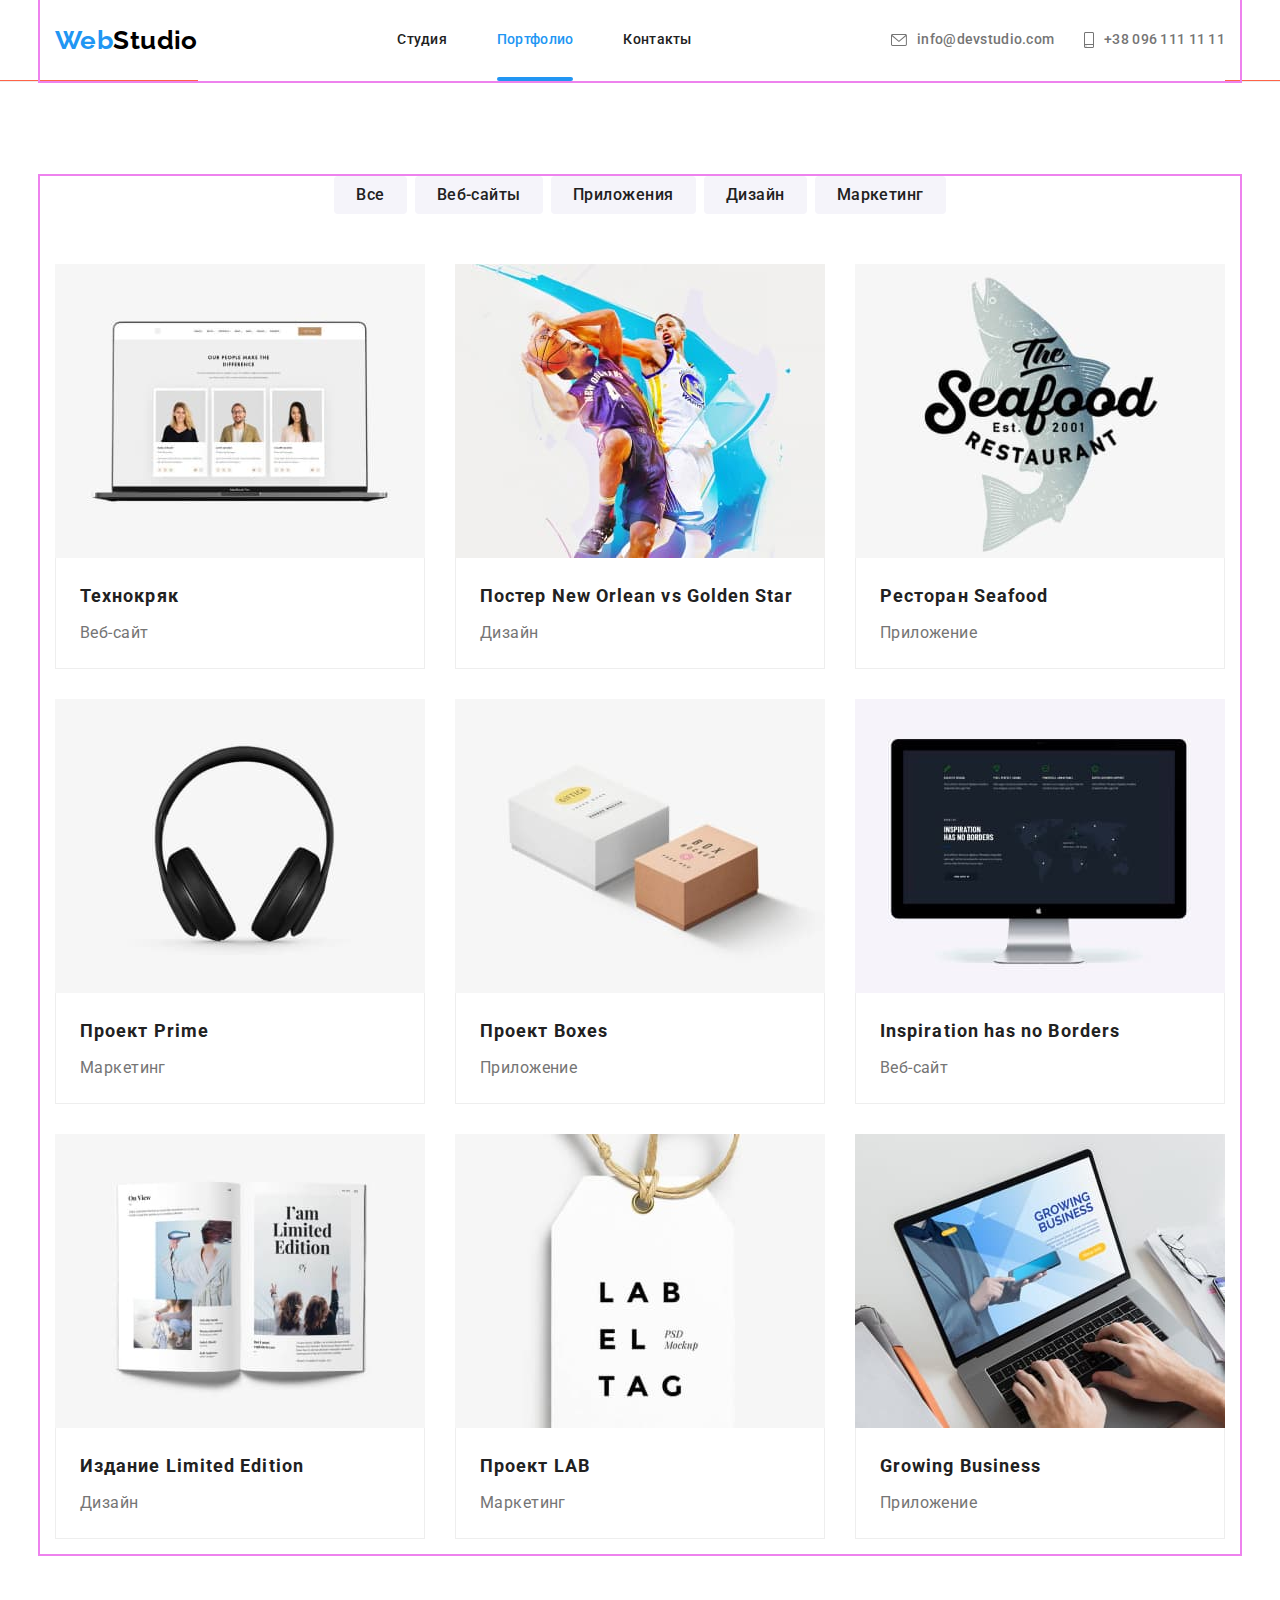
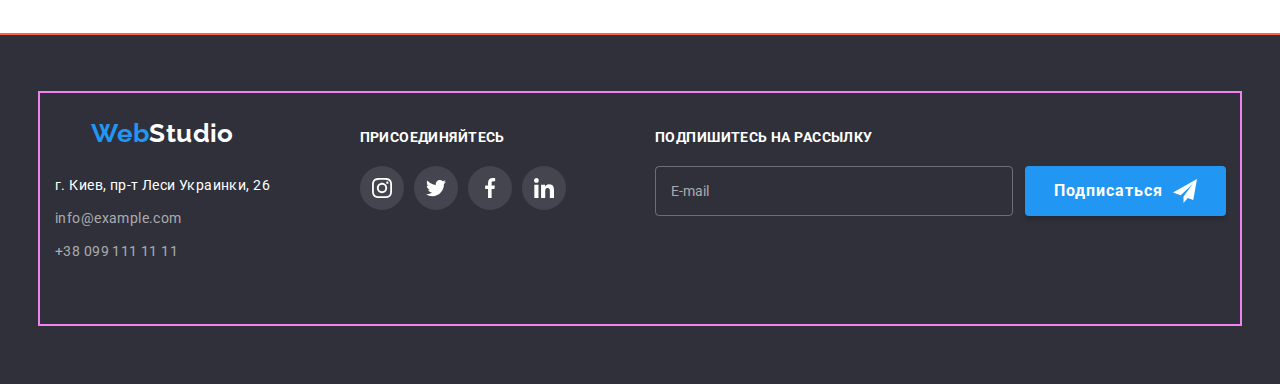
==== commit 27a7160e: "add header adaptive" ====
--- a/portfolio.html
+++ b/portfolio.html
@@ -16,7 +16,7 @@
 <body>
     <!-- Header -->
     <header class="header">
-        <div class="container header__box">
+        <div class="container">
             <nav class="navigation">
                 <a href="./index.html" class="logo logo--blk"><span class="logo__accent">Web</span>Studio</a>
                 <button type="button" class="menu-button" aria-expanded="false" aria-controls="menu-container"
@@ -270,5 +270,7 @@
             </div>
         </div>
     </footer>
+    <script src="./js/modal.js"></script>
+    <script src="./js/mobile-menu.js"></script>
 </body>
 </html>--- a/css/main.min.css
+++ b/css/main.min.css
@@ -1 +1 @@
-:root{--main-text-color: #212121;--accent-color: #2196f3;--black-color: #000000;--white-color: #ffffff;--secondary-text-color: #757575;--footer-contact-color: rgba(255, 255, 255, 0.6);--secondary-bgd: #2f303a;--secondary-section-bgd: #f5f4fa;--icon-color: #afb1b8;--transition-time: 250ms;--cubic: cubic-bezier(0.4, 0, 0.2, 1)}.pic-list__bgr,.feature-item__box,.clients__link,.social-links__link,.social-links,.modal__close-btn{display:-webkit-box;display:-ms-flexbox;display:flex;-webkit-box-pack:center;-ms-flex-pack:center;justify-content:center;-webkit-box-align:center;-ms-flex-align:center;align-items:center}body{font-family:"Roboto",sans-serif;font-size:14px;letter-spacing:.03em;background-color:var(--white-color);color:var(--main-text-color)}body.modal-open{overflow:hidden}ul{list-style:none;margin:0;padding-left:0px}a{text-decoration:none}h1,h2,h3,p{margin:0}img{display:block;max-width:100%;height:auto}.backdrop.is-hidden{visibility:hidden;opacity:0;pointer-events:none}.button{display:inline-block;font-family:inherit;font-weight:700;font-size:16px;line-height:1.88;letter-spacing:.06em;color:var(--white-color);background-color:var(--accent-color);border:0px;-webkit-box-shadow:0px 4px 4px rgba(0,0,0,.15);box-shadow:0px 4px 4px rgba(0,0,0,.15);border-radius:4px;cursor:pointer;-webkit-transition:background-color var(--transition-time) var(--cubic);transition:background-color var(--transition-time) var(--cubic)}.button:hover,.button:focus{background-color:#188ce8}.container{outline:2px solid violet;margin:0 auto;padding:0 15px}@media screen and (min-width: 480px){.container{width:480px}}@media screen and (min-width: 768px){.container{width:768px}}@media screen and (min-width: 1200px){.container{width:1200px}}.backdrop{position:fixed;top:0;left:0;width:100%;height:100%;background:rgba(0,0,0,.2);opacity:1;-webkit-transition:opacity var(--transition-time) var(--cubic);transition:opacity var(--transition-time) var(--cubic)}@media screen and (max-width: 767px){.backdrop{padding:94px 15px;overflow-y:scroll}}.backdrop.is-hidden .modal{-webkit-transform:translate(-50%, -50%) scale(0.8);transform:translate(-50%, -50%) scale(0.8)}.modal{position:relative;padding:40px;background:var(--white-color);border-radius:4px;-webkit-box-shadow:0px 1px 3px rgba(0,0,0,.12),0px 1px 1px rgba(0,0,0,.14),0px 2px 1px rgba(0,0,0,.2);box-shadow:0px 1px 3px rgba(0,0,0,.12),0px 1px 1px rgba(0,0,0,.14),0px 2px 1px rgba(0,0,0,.2);-webkit-transition:-webkit-transform 500ms var(--cubic);transition:-webkit-transform 500ms var(--cubic);transition:transform 500ms var(--cubic);transition:transform 500ms var(--cubic), -webkit-transform 500ms var(--cubic)}.modal__close-btn{position:absolute;top:8px;right:8px;padding:0;width:30px;height:30px;background:var(--white-color);border:1px solid rgba(0,0,0,.1);border-radius:50%;cursor:pointer;-webkit-transition:fill var(--transition-time) var(--cubic);transition:fill var(--transition-time) var(--cubic)}.modal__title{margin-bottom:12px;font-weight:700;font-size:20px;line-height:1.5;text-align:center;color:var(--main-text-color)}@media screen and (min-width: 480px){.modal{position:absolute;left:50%;top:50%;min-width:450px;min-height:609px;-webkit-transform:translate(-50%, -50%) scale(1);transform:translate(-50%, -50%) scale(1)}}@media screen and (min-width: 1200px){.modal{min-width:528px;min-height:581px;-webkit-transform:translate(-50%, -50%) scale(1);transform:translate(-50%, -50%) scale(1)}}@media screen and (min-width: 1199px){.modal__title{line-height:1.15}}.modal__close-btn:hover,.modal__close-btn:focus{fill:var(--accent-color)}.section{outline:2px solid tomato;padding:60px 0}@media screen and (min-width: 1200px){.section{padding:94px 0}}.section__title{margin-bottom:30px;font-size:28px;line-height:1.19;text-align:center;color:var(--main-text-color)}@media screen and (min-width: 1200px){.section__title{font-size:36px;line-height:1.16;margin-bottom:50px}}.social-links__item{width:44px;height:44px;fill:var(--icon-color);border-radius:50%;-webkit-transition:background-color var(--transition-time) var(--cubic);transition:background-color var(--transition-time) var(--cubic)}.social-links__item:not(:last-child){margin-right:10px}.social-links__link{width:100%;height:100%;border-radius:50%;-webkit-transition:fill var(--transition-time) var(--cubic);transition:fill var(--transition-time) var(--cubic)}.social-links__item--icon-white{fill:var(--white-color)}.social-links__link--bgr-grey{background:rgba(255,255,255,.1)}.social-links__item:hover,.social-links__link:focus{background-color:var(--accent-color);fill:var(--white-color)}.visually-hidden{position:absolute;width:1px;height:1px;margin:-1px;border:0;padding:0;white-space:nowrap;-webkit-clip-path:inset(100%);clip-path:inset(100%);clip:rect(0 0 0 0);overflow:hidden}.clients{display:-webkit-box;display:-ms-flexbox;display:flex;-ms-flex-wrap:wrap;flex-wrap:wrap;margin:-15px;fill:var(--icon-color)}.clients__item{width:170px;height:92px;margin:15px;width:calc((100% - 60px)/2)}@media screen and (min-width: 768px){.clients__item{margin:15px;width:calc((100% - 90px)/3)}}@media screen and (min-width: 1200px){.clients__item{width:calc((100% - 180px)/6)}}.clients__link{width:100%;height:100%;border:1px solid var(--icon-color);border-radius:4px;-webkit-transition:border var(--transition-time) var(--cubic),fill var(--transition-time) var(--cubic);transition:border var(--transition-time) var(--cubic),fill var(--transition-time) var(--cubic)}.clients__link:hover,.clients__link:focus{fill:var(--accent-color);border:1px solid var(--accent-color)}@media screen and (min-width: 768px){.features{display:-webkit-box;display:-ms-flexbox;display:flex;-ms-flex-wrap:wrap;flex-wrap:wrap;margin:-15px}}@media screen and (min-width: 1200px){.features{-ms-flex-wrap:nowrap;flex-wrap:nowrap}}@media screen and (max-width: 767px){.feature-item:not(:last-child){margin-bottom:30px}}@media screen and (min-width: 768px){.feature-item{margin:15px;width:calc((100% - 60px)/2)}}@media screen and (min-width: 1200px){.feature-item{width:calc((100% - 120px)/4)}}.feature-item__box{background:var(--secondary-section-bgd);min-height:120px;width:100%;border-radius:4px;margin-bottom:30px}.feature-item__title{font-size:14px;line-height:1.14;color:var(--main-text-color);text-transform:uppercase;margin-bottom:10px}@media screen and (max-width: 767px){.feature-item__title{text-align:center}}.feature-item__desc{line-height:1.71;color:var(--secondary-text-color)}.portfolio__filter{display:-webkit-box;display:-ms-flexbox;display:flex;-ms-flex-wrap:wrap;flex-wrap:wrap;margin-bottom:30px}@media screen and (min-width: 768px){.portfolio__filter{-webkit-box-pack:center;-ms-flex-pack:center;justify-content:center}}@media screen and (min-width: 1200px){.portfolio__filter{margin-bottom:50px}}.portfolio__button{font-family:inherit;font-weight:500;font-size:16px;line-height:1.62;text-align:center;letter-spacing:.03em;color:var(--main-text-color);background:var(--secondary-section-bgd);border:0px;border-radius:4px;padding:6px 22px;cursor:pointer;-webkit-transition:color var(--transition-time) var(--cubic),background-color var(--transition-time) var(--cubic),-webkit-box-shadow var(--transition-time) var(--cubic);transition:color var(--transition-time) var(--cubic),background-color var(--transition-time) var(--cubic),-webkit-box-shadow var(--transition-time) var(--cubic);transition:color var(--transition-time) var(--cubic),background-color var(--transition-time) var(--cubic),box-shadow var(--transition-time) var(--cubic);transition:color var(--transition-time) var(--cubic),background-color var(--transition-time) var(--cubic),box-shadow var(--transition-time) var(--cubic),-webkit-box-shadow var(--transition-time) var(--cubic)}.portfolio__filter-item:not(:last-child){margin-right:8px}.portfolio__button:hover,.portfolio__button:focus{color:var(--white-color);background-color:var(--accent-color);-webkit-box-shadow:0px 3px 1px rgba(0,0,0,.1),0px 1px 2px rgba(0,0,0,.08),0px 2px 2px rgba(0,0,0,.12);box-shadow:0px 3px 1px rgba(0,0,0,.1),0px 1px 2px rgba(0,0,0,.08),0px 2px 2px rgba(0,0,0,.12)}.footer{background:var(--secondary-bgd);padding:60px 0px}.footer__box{display:-webkit-box;display:-ms-flexbox;display:flex;-webkit-box-orient:vertical;-webkit-box-direction:normal;-ms-flex-direction:column;flex-direction:column;-webkit-box-align:center;-ms-flex-align:center;align-items:center}@media screen and (min-width: 768px){.footer__box{-webkit-box-orient:initial;-webkit-box-direction:initial;-ms-flex-direction:initial;flex-direction:initial;-ms-flex-wrap:wrap;flex-wrap:wrap;-ms-flex-pack:distribute;justify-content:space-around;-webkit-box-align:baseline;-ms-flex-align:baseline;align-items:baseline}}@media screen and (min-width: 1200px){.footer__box{-webkit-box-pack:justify;-ms-flex-pack:justify;justify-content:space-between}}.footer__logo{display:block;text-align:center}.footer__address-box{display:block;max-width:232px;margin-bottom:60px}@media screen and (max-width: 1199px){.footer__address-box{text-align:center}}.footer__address{font-style:normal;line-height:1.71}.footer__link{color:var(--footer-contact-color);-webkit-transition:color var(--transition-time) var(--cubic);transition:color var(--transition-time) var(--cubic)}.footer__social-links-box{margin-bottom:60px}@media screen and (max-width: 1199px){.footer__social-links-box{text-align:center}}.footer__address-item:not(:last-child){margin-bottom:9px}.footer__address-item--color{color:var(--white-color)}.footer__link:hover,.footer__link:focus{color:var(--accent-color)}.join-call{margin-bottom:20px;font-weight:700;line-height:1.14;color:var(--white-color);text-transform:uppercase}.footer__social-links{margin-top:20px}.footer__subscribe-form-box{max-width:570px}.subscribe{display:-webkit-box;display:-ms-flexbox;display:flex;-webkit-box-orient:vertical;-webkit-box-direction:normal;-ms-flex-direction:column;flex-direction:column;-webkit-box-align:center;-ms-flex-align:center;align-items:center;width:100%}@media screen and (max-width: 1199px){.subscribe{text-align:center}}@media screen and (min-width: 1200px){.subscribe{-webkit-box-orient:inherit;-webkit-box-direction:inherit;-ms-flex-direction:inherit;flex-direction:inherit;-webkit-box-align:end;-ms-flex-align:end;align-items:flex-end}}.subscribe__input{width:100%;height:50px;margin-top:20px;margin-right:12px;padding:15px;background-color:inherit;border:1px solid rgba(255,255,255,.3);-webkit-filter:drop-shadow 0px 4px 4px rgba(0,0,0,.15);filter:drop-shadow 0px 4px 4px rgba(0,0,0,.15);border-radius:4px;color:var(--white-color)}@media screen and (min-width: 1200px){.subscribe__input{width:358px}}.subscribe__input::-webkit-input-placeholder{color:rgba(255,255,255,.6)}.subscribe__input::-moz-placeholder{color:rgba(255,255,255,.6)}.subscribe__input:-ms-input-placeholder{color:rgba(255,255,255,.6)}.subscribe__input::-ms-input-placeholder{color:rgba(255,255,255,.6)}.subscribe__input::placeholder{color:rgba(255,255,255,.6)}.subscribe__btn{display:-webkit-box;display:-ms-flexbox;display:flex;-webkit-box-pack:center;-ms-flex-pack:center;justify-content:center;-webkit-box-align:center;-ms-flex-align:center;align-items:center;padding:10px 29px;margin-top:20px}.subscribe__icon-send{margin-left:10px}.hero{background:var(--secondary-bgd);text-align:center;padding-top:120px;padding-bottom:120px}@media screen and (min-width: 1200px){.hero{padding-top:200px;padding-bottom:200px}}.hero__title{max-width:360px;margin-bottom:30px;margin-left:auto;margin-right:auto;font-weight:900;font-size:26px;line-height:1.62;letter-spacing:.06em;text-align:center;text-transform:uppercase;color:var(--white-color)}@media screen and (min-width: 1200px){.hero__title{max-width:700px;font-size:44px;line-height:1.36}}.overlay{max-width:1600px;max-height:600px;margin:0 auto;background-image:-webkit-gradient(linear, left top, left bottom, from(rgba(47, 48, 58, 0.4)), color-stop(rgba(47, 48, 58, 0.4)), color-stop(rgba(47, 48, 58, 0.4)), to(rgba(47, 48, 58, 0.4))),url(../images/Img.jpg);background-image:linear-gradient(rgba(47, 48, 58, 0.4), rgba(47, 48, 58, 0.4), rgba(47, 48, 58, 0.4), rgba(47, 48, 58, 0.4)),url(../images/Img.jpg);background-position:center;background-size:cover}.hero__btn{padding:10px 32px}.logo{padding-top:24px;padding-bottom:25px;font-family:"Raleway";font-weight:700;font-size:26px;line-height:1.19}@media screen and (min-width: 1200px){.logo{margin-right:93px}}@media screen and (max-width: 1199px){.logo{font-size:24px;line-height:1.17}}.logo__accent{color:var(--accent-color)}.logo--blk{color:var(--black-color)}.logo--wht{color:var(--white-color)}.menu-button{outline:2px solid red;display:block;margin:10px 0px;padding:0;border:none;background-color:rgba(0,0,0,0);cursor:pointer;-webkit-transition:fill var(--transition-time) var(--cubic);transition:fill var(--transition-time) var(--cubic)}.menu-button__icon{fill:var(--main-text-color #212121)}@media screen and (min-width: 768px){.menu-button{display:none}}.menu-button .icon-cross{display:none}.menu-button.is-open .icon-cross{display:block}.menu-button.is-open .icon-menu{display:none}.menu-button:hover{fill:var(--accent-color)}.menu-button__container{padding:48px 40px;background-color:beige}@media screen and (max-width: 767px){.menu-button__container{display:none;position:absolute;top:100%;left:0;width:100%}}.menu-button__container.is-open{display:block}.order-form__label{position:relative;display:block;width:100%;margin-bottom:10px;font-size:12px;line-height:1.16;letter-spacing:.01em;color:var(--secondary-text-color)}.order-form__input{width:100%;margin-top:4px;padding:11px;padding-left:42px;border:1px solid rgba(33,33,33,.2);border-radius:4px;-webkit-transition:border-color var(--transition-time) var(--cubic);transition:border-color var(--transition-time) var(--cubic)}.order-form__icon{position:absolute;bottom:11px;left:12px;-webkit-transition:fill var(--transition-time) var(--cubic);transition:fill var(--transition-time) var(--cubic)}.order-form__comment-input{resize:none;width:100%;height:120px;padding:12px 16px;font-size:12px;line-height:1.16;letter-spacing:.01em;color:var(--main-text-color)}.order-form__label:hover,.order-form__input:hover,.order-form__input:focus,.order-form__icon:hover{fill:var(--accent-color);border-color:var(--accent-color)}.order-form__input:focus+.order-form__icon{fill:var(--accent-color)}.comment-field{margin-bottom:20px}.order-form__comment-input::-webkit-input-placeholder{color:rgba(117,117,117,.5)}.order-form__comment-input::-moz-placeholder{color:rgba(117,117,117,.5)}.order-form__comment-input:-ms-input-placeholder{color:rgba(117,117,117,.5)}.order-form__comment-input::-ms-input-placeholder{color:rgba(117,117,117,.5)}.order-form__comment-input::placeholder{color:rgba(117,117,117,.5)}.checkbox{position:relative;display:-webkit-box;display:-ms-flexbox;display:flex;-webkit-box-pack:start;-ms-flex-pack:start;justify-content:start;-webkit-box-align:center;-ms-flex-align:center;align-items:center;margin-bottom:30px;font-size:12px;line-height:1.17}@media screen and (min-width: 1200px){.checkbox{display:-webkit-box;display:-ms-flexbox;display:flex;-webkit-box-pack:center;-ms-flex-pack:center;justify-content:center;-webkit-box-align:center;-ms-flex-align:center;align-items:center;font-size:14px;line-height:1.71}}.checkbox__input{position:absolute;width:1px;height:1px;margin:-1px;border:0;padding:0;white-space:nowrap;-webkit-clip-path:inset(100%);clip-path:inset(100%);clip:rect(0 0 0 0);overflow:hidden}.checkbox__field{position:absolute;width:16px;height:15px;left:0;background-image:url(../images/icon-unchecked.svg)}@media screen and (min-width: 1200px){.checkbox__field{left:14px;top:4px}}.checkbox__agreement{margin-left:23px;color:var(--secondary-text-color)}.checkbox__agreement-link{color:var(--accent-color);text-decoration:underline}.checkbox__input:focus-visible+.checkbox__field{background-image:url(../images/icon-unchecked-focused.svg)}.checkbox__input:checked:focus+.checkbox__field{background-image:url(../images/icon-check.svg)}.send-btn{display:-webkit-box;display:-ms-flexbox;display:flex;margin:0 auto;padding:10px 56px}.header{outline:2px solid green;background-color:aqua;border-bottom:1px solid #ececec;position:relative}.header__box{display:-webkit-box;display:-ms-flexbox;display:flex;-webkit-box-align:center;-ms-flex-align:center;align-items:center}@media screen and (max-width: 767px){.navigation{display:-webkit-box;display:-ms-flexbox;display:flex;-webkit-box-pack:justify;-ms-flex-pack:justify;justify-content:space-between;width:100%}}@media screen and (min-width: 768px){.navigation{display:-webkit-box;display:-ms-flexbox;display:flex}}@media screen and (min-width: 768px){.navigation__list{display:-webkit-box;display:-ms-flexbox;display:flex}}.navigation__item{position:relative;display:-webkit-box;display:-ms-flexbox;display:flex;padding-top:32px;padding-bottom:32px}.navigation__item:not(:last-child){margin-right:50px}.navigation__link{font-weight:500;line-height:1.14;letter-spacing:.02em;color:var(--main-text-color);-webkit-transition:color var(--transition-time) var(--cubic);transition:color var(--transition-time) var(--cubic)}@media screen and (max-width: 767px){.navigation__link{font-size:40px;line-height:1.17}}.navigation__link:hover,.navigation__link:focus{color:var(--accent-color)}.current{color:var(--accent-color)}@media screen and (min-width: 768px){.current:after{content:"";position:absolute;left:0;bottom:0;width:100%;height:4px;background:var(--accent-color);border-radius:2px}}@media screen and (max-width: 767px){.header-contacts{margin-top:300px}}@media screen and (max-width: 767px){.header-contacts{display:-webkit-box;display:-ms-flexbox;display:flex;-webkit-box-orient:vertical;-webkit-box-direction:reverse;-ms-flex-direction:column-reverse;flex-direction:column-reverse}}@media screen and (min-width: 1199px){.header-contacts{display:-webkit-box;display:-ms-flexbox;display:flex;margin-left:auto}}.header-contacts__icon{margin-right:10px;fill:currentColor}@media screen and (max-width: 767px){.header-contacts__icon{display:none}}.header-contacts__link{font-weight:500;line-height:1.14;letter-spacing:.02em;color:var(--main-text-color);-webkit-transition:color var(--transition-time) var(--cubic);transition:color var(--transition-time) var(--cubic)}.header-contacts__item{position:relative;display:-webkit-box;display:-ms-flexbox;display:flex;padding-top:32px;padding-bottom:32px}@media screen and (min-width: 768px){.header-contacts__item:not(:last-child){margin-right:50px}}.header-contacts__link:hover,.header-contacts__link:focus{color:var(--accent-color)}.header-contacts__icon:hover{fill:var(--accent-color)}.contact-feature{display:-webkit-box;display:-ms-flexbox;display:flex;-webkit-box-align:center;-ms-flex-align:center;align-items:center;color:var(--secondary-text-color)}@media screen and (max-width: 767px){.mob-menu-mail{font-size:24px;line-height:1.17}}@media screen and (max-width: 767px){.mob-menu-tel{font-size:34px;line-height:1.15;color:var(--accent-color)}}@media screen and (max-width: 767px){.mob-menu-item-mail{padding-top:0px;padding-bottom:64px}}@media screen and (max-width: 767px){.header-social-links{display:-webkit-box;display:-ms-flexbox;display:flex;-ms-flex-wrap:wrap;flex-wrap:wrap;margin-left:-10px}.header-social-links__item{padding:0px 10px}.header-social-links__item:not(:last-child){border-right:1px solid rgba(33,33,33,.2)}.header-social-links__link{font-weight:500;font-size:18px;line-height:1.22;letter-spacing:.02em;color:var(--accent-color)}}@media screen and (min-width: 768px){.header-social-links{display:none}}.portfolio__grid{outline:2px solid blue}@media screen and (min-width: 768px){.portfolio__grid{display:-webkit-box;display:-ms-flexbox;display:flex;-ms-flex-wrap:wrap;flex-wrap:wrap;margin:-15px}}.portfolio-item{outline:2px solid red;background:var(--white-color)}@media screen and (max-width: 767px){.portfolio-item:not(:last-child){margin-bottom:30px}}@media screen and (min-width: 768px){.portfolio-item{margin:15px;width:calc((100% - 60px)/2)}}@media screen and (min-width: 1200px){.portfolio-item{width:calc((100% - 90px)/3)}}.portfolio-item__link{display:block;height:100%;-webkit-transition:-webkit-box-shadow var(--transition-time) var(--cubic);transition:-webkit-box-shadow var(--transition-time) var(--cubic);transition:box-shadow var(--transition-time) var(--cubic);transition:box-shadow var(--transition-time) var(--cubic), -webkit-box-shadow var(--transition-time) var(--cubic)}.portfolio-item__overlay{position:relative;overflow:hidden}.portfolio-item__overlay-desc{position:absolute;top:0;left:0;width:100%;height:100%;padding:24px;font-style:inherit;font-size:18px;line-height:1.56;color:var(--white-color);background:rgba(33,150,243,.9);-webkit-transform:translateY(100%);transform:translateY(100%);-webkit-transition:-webkit-transform var(--transition-time) var(--cubic);transition:-webkit-transform var(--transition-time) var(--cubic);transition:transform var(--transition-time) var(--cubic);transition:transform var(--transition-time) var(--cubic), -webkit-transform var(--transition-time) var(--cubic)}.portfolio-item__card-desc{padding:20px 24px;border-right:1px solid #eee;border-bottom:1px solid #eee;border-left:1px solid #eee}.portfolio-item__link-title{font-size:18px;line-height:2;letter-spacing:.06em;color:var(--main-text-color);margin-bottom:4px}.portfolio-item__link-desc{font-size:16px;line-height:1.88;color:var(--secondary-text-color)}.portfolio-item__link:hover,.portfolio-item__link:focus{-webkit-box-shadow:0px 1px 1px rgba(0,0,0,.12),0px 4px 4px rgba(0,0,0,.06),1px 4px 6px rgba(0,0,0,.16);box-shadow:0px 1px 1px rgba(0,0,0,.12),0px 4px 4px rgba(0,0,0,.06),1px 4px 6px rgba(0,0,0,.16)}.portfolio-item__link:hover .portfolio-item__overlay-desc,.portfolio-item__link:focus .portfolio-item__overlay-desc{-webkit-transform:translateY(0);transform:translateY(0)}.section-bgr{background:var(--secondary-section-bgd)}.team{font-size:16px;line-height:1.18;text-align:center}@media screen and (min-width: 768px)and (max-width: 1199px){.team{display:-webkit-box;display:-ms-flexbox;display:flex;-ms-flex-wrap:wrap;flex-wrap:wrap;margin:-15px}}@media screen and (min-width: 1200px){.team{display:-webkit-box;display:-ms-flexbox;display:flex;-ms-flex-wrap:nowrap;flex-wrap:nowrap}}.team__item{background-color:var(--white-color);-webkit-box-shadow:0px 1px 3px rgba(0,0,0,.12),0px 1px 1px rgba(0,0,0,.14),0px 2px 1px rgba(0,0,0,.2);box-shadow:0px 1px 3px rgba(0,0,0,.12),0px 1px 1px rgba(0,0,0,.14),0px 2px 1px rgba(0,0,0,.2);border-radius:0px 0px 4px 4px;margin-bottom:24px}@media screen and (min-width: 768px){.team__item{margin:15px;width:calc((100% - 60px)/2)}}@media screen and (min-width: 1200px){.team__item{width:calc((100% - 120px)/4)}}@media screen and (max-width: 767px){.team__item:not(:last-child){margin-bottom:30px}}.team__img{margin-bottom:30px;margin-left:auto;margin-right:auto}.team__name{margin-bottom:10px;font-weight:500;font-size:16px;line-height:1.18;color:var(--main-text-color)}.team__position{margin-bottom:16px;color:var(--secondary-text-color)}@media screen and (min-width: 768px){.team__social-links{margin-bottom:24px}}@media screen and (min-width: 1200px){.team__social-links{margin-bottom:30px}}.team__social-links .social-links__item{margin-bottom:24px}.no-top-padding{padding-top:0}@media screen and (max-width: 1199px){.no-top-padding{display:none}}.pic-list{display:-webkit-box;display:-ms-flexbox;display:flex;-webkit-box-pack:justify;-ms-flex-pack:justify;justify-content:space-between}.pic-list__item{position:relative}.pic-list__bgr{position:absolute;left:0;bottom:0;width:100%;height:70px;background:rgba(47,48,58,.8)}.pic-list__desc{font-weight:700;text-transform:uppercase;color:var(--white-color)}/*# sourceMappingURL=main.min.css.map */+:root{--main-text-color: #212121;--accent-color: #2196f3;--black-color: #000000;--white-color: #ffffff;--secondary-text-color: #757575;--footer-contact-color: rgba(255, 255, 255, 0.6);--secondary-bgd: #2f303a;--secondary-section-bgd: #f5f4fa;--icon-color: #afb1b8;--transition-time: 250ms;--cubic: cubic-bezier(0.4, 0, 0.2, 1)}.pic-list__bgr,.feature-item__box,.clients__link,.social-links__link,.social-links,.modal__close-btn{display:-webkit-box;display:-ms-flexbox;display:flex;-webkit-box-pack:center;-ms-flex-pack:center;justify-content:center;-webkit-box-align:center;-ms-flex-align:center;align-items:center}body{font-family:"Roboto",sans-serif;font-size:14px;letter-spacing:.03em;background-color:var(--white-color);color:var(--main-text-color)}body.modal-open{overflow:hidden}ul{list-style:none;margin:0;padding-left:0px}a{text-decoration:none}h1,h2,h3,p{margin:0}img{display:block;max-width:100%;height:auto}.backdrop.is-hidden{visibility:hidden;opacity:0;pointer-events:none}.button{display:inline-block;font-family:inherit;font-weight:700;font-size:16px;line-height:1.88;letter-spacing:.06em;color:var(--white-color);background-color:var(--accent-color);border:0px;-webkit-box-shadow:0px 4px 4px rgba(0,0,0,.15);box-shadow:0px 4px 4px rgba(0,0,0,.15);border-radius:4px;cursor:pointer;-webkit-transition:background-color var(--transition-time) var(--cubic);transition:background-color var(--transition-time) var(--cubic)}.button:hover,.button:focus{background-color:#188ce8}.container{outline:2px solid violet;margin:0 auto;padding:0 15px}@media screen and (min-width: 480px){.container{width:480px}}@media screen and (min-width: 768px){.container{width:768px}}@media screen and (min-width: 1200px){.container{width:1200px}}.backdrop{position:fixed;top:0;left:0;width:100%;height:100%;background:rgba(0,0,0,.2);opacity:1;-webkit-transition:opacity var(--transition-time) var(--cubic);transition:opacity var(--transition-time) var(--cubic)}@media screen and (max-width: 767px){.backdrop{padding:94px 15px;overflow-y:scroll}}.backdrop.is-hidden .modal{-webkit-transform:translate(-50%, -50%) scale(0.8);transform:translate(-50%, -50%) scale(0.8)}.modal{position:relative;padding:40px;background:var(--white-color);border-radius:4px;-webkit-box-shadow:0px 1px 3px rgba(0,0,0,.12),0px 1px 1px rgba(0,0,0,.14),0px 2px 1px rgba(0,0,0,.2);box-shadow:0px 1px 3px rgba(0,0,0,.12),0px 1px 1px rgba(0,0,0,.14),0px 2px 1px rgba(0,0,0,.2);-webkit-transition:-webkit-transform 500ms var(--cubic);transition:-webkit-transform 500ms var(--cubic);transition:transform 500ms var(--cubic);transition:transform 500ms var(--cubic), -webkit-transform 500ms var(--cubic)}.modal__close-btn{position:absolute;top:8px;right:8px;padding:0;width:30px;height:30px;background:var(--white-color);border:1px solid rgba(0,0,0,.1);border-radius:50%;cursor:pointer;-webkit-transition:fill var(--transition-time) var(--cubic);transition:fill var(--transition-time) var(--cubic)}.modal__title{margin-bottom:12px;font-weight:700;font-size:20px;line-height:1.5;text-align:center;color:var(--main-text-color)}@media screen and (min-width: 480px){.modal{position:absolute;left:50%;top:50%;min-width:450px;min-height:609px;-webkit-transform:translate(-50%, -50%) scale(1);transform:translate(-50%, -50%) scale(1)}}@media screen and (min-width: 1200px){.modal{min-width:528px;min-height:581px;-webkit-transform:translate(-50%, -50%) scale(1);transform:translate(-50%, -50%) scale(1)}}@media screen and (min-width: 1199px){.modal__title{line-height:1.15}}.modal__close-btn:hover,.modal__close-btn:focus{fill:var(--accent-color)}.section{outline:2px solid tomato;padding:60px 0}@media screen and (min-width: 1200px){.section{padding:94px 0}}.section__title{margin-bottom:30px;font-size:28px;line-height:1.19;text-align:center;color:var(--main-text-color)}@media screen and (min-width: 1200px){.section__title{font-size:36px;line-height:1.16;margin-bottom:50px}}.social-links__item{width:44px;height:44px;fill:var(--icon-color);border-radius:50%;-webkit-transition:background-color var(--transition-time) var(--cubic);transition:background-color var(--transition-time) var(--cubic)}.social-links__item:not(:last-child){margin-right:10px}.social-links__link{width:100%;height:100%;border-radius:50%;-webkit-transition:fill var(--transition-time) var(--cubic);transition:fill var(--transition-time) var(--cubic)}.social-links__item--icon-white{fill:var(--white-color)}.social-links__link--bgr-grey{background:rgba(255,255,255,.1)}.social-links__item:hover,.social-links__link:focus{background-color:var(--accent-color);fill:var(--white-color)}.visually-hidden{position:absolute;width:1px;height:1px;margin:-1px;border:0;padding:0;white-space:nowrap;-webkit-clip-path:inset(100%);clip-path:inset(100%);clip:rect(0 0 0 0);overflow:hidden}.clients{display:-webkit-box;display:-ms-flexbox;display:flex;-ms-flex-wrap:wrap;flex-wrap:wrap;margin:-15px;fill:var(--icon-color)}.clients__item{width:170px;height:92px;margin:15px;width:calc((100% - 60px)/2)}@media screen and (min-width: 768px){.clients__item{margin:15px;width:calc((100% - 90px)/3)}}@media screen and (min-width: 1200px){.clients__item{width:calc((100% - 180px)/6)}}.clients__link{width:100%;height:100%;border:1px solid var(--icon-color);border-radius:4px;-webkit-transition:border var(--transition-time) var(--cubic),fill var(--transition-time) var(--cubic);transition:border var(--transition-time) var(--cubic),fill var(--transition-time) var(--cubic)}.clients__link:hover,.clients__link:focus{fill:var(--accent-color);border:1px solid var(--accent-color)}@media screen and (min-width: 768px){.features{display:-webkit-box;display:-ms-flexbox;display:flex;-ms-flex-wrap:wrap;flex-wrap:wrap;margin:-15px}}@media screen and (min-width: 1200px){.features{-ms-flex-wrap:nowrap;flex-wrap:nowrap}}@media screen and (max-width: 767px){.feature-item:not(:last-child){margin-bottom:30px}}@media screen and (min-width: 768px){.feature-item{margin:15px;width:calc((100% - 60px)/2)}}@media screen and (min-width: 1200px){.feature-item{width:calc((100% - 120px)/4)}}.feature-item__box{background:var(--secondary-section-bgd);min-height:120px;width:100%;border-radius:4px;margin-bottom:30px}.feature-item__title{font-size:14px;line-height:1.14;color:var(--main-text-color);text-transform:uppercase;margin-bottom:10px}@media screen and (max-width: 767px){.feature-item__title{text-align:center}}.feature-item__desc{line-height:1.71;color:var(--secondary-text-color)}.portfolio__filter{display:-webkit-box;display:-ms-flexbox;display:flex;-ms-flex-wrap:wrap;flex-wrap:wrap;margin-bottom:30px;row-gap:15px;-webkit-column-gap:8px;-moz-column-gap:8px;column-gap:8px}@media screen and (min-width: 768px){.portfolio__filter{-webkit-box-pack:center;-ms-flex-pack:center;justify-content:center}}@media screen and (min-width: 1200px){.portfolio__filter{margin-bottom:50px}}.portfolio__button{padding:6px 22px;font-family:inherit;font-weight:500;font-size:16px;line-height:1.62;letter-spacing:.03em;text-align:center;color:var(--main-text-color);background:var(--secondary-section-bgd);border:0px;border-radius:4px;cursor:pointer;-webkit-transition:color var(--transition-time) var(--cubic),background-color var(--transition-time) var(--cubic),-webkit-box-shadow var(--transition-time) var(--cubic);transition:color var(--transition-time) var(--cubic),background-color var(--transition-time) var(--cubic),-webkit-box-shadow var(--transition-time) var(--cubic);transition:color var(--transition-time) var(--cubic),background-color var(--transition-time) var(--cubic),box-shadow var(--transition-time) var(--cubic);transition:color var(--transition-time) var(--cubic),background-color var(--transition-time) var(--cubic),box-shadow var(--transition-time) var(--cubic),-webkit-box-shadow var(--transition-time) var(--cubic)}.portfolio__button:hover,.portfolio__button:focus{color:var(--white-color);background-color:var(--accent-color);-webkit-box-shadow:0px 3px 1px rgba(0,0,0,.1),0px 1px 2px rgba(0,0,0,.08),0px 2px 2px rgba(0,0,0,.12);box-shadow:0px 3px 1px rgba(0,0,0,.1),0px 1px 2px rgba(0,0,0,.08),0px 2px 2px rgba(0,0,0,.12)}.footer{background:var(--secondary-bgd);padding:60px 0px}.footer__box{display:-webkit-box;display:-ms-flexbox;display:flex;-webkit-box-orient:vertical;-webkit-box-direction:normal;-ms-flex-direction:column;flex-direction:column;-webkit-box-align:center;-ms-flex-align:center;align-items:center}@media screen and (min-width: 768px){.footer__box{-webkit-box-orient:initial;-webkit-box-direction:initial;-ms-flex-direction:initial;flex-direction:initial;-ms-flex-wrap:wrap;flex-wrap:wrap;-ms-flex-pack:distribute;justify-content:space-around;-webkit-box-align:baseline;-ms-flex-align:baseline;align-items:baseline}}@media screen and (min-width: 1200px){.footer__box{-webkit-box-pack:justify;-ms-flex-pack:justify;justify-content:space-between}}.footer__logo{display:block;text-align:center}.footer__address-box{display:block;max-width:232px;margin-bottom:60px}@media screen and (max-width: 1199px){.footer__address-box{text-align:center}}.footer__address{font-style:normal;line-height:1.71}.footer__link{color:var(--footer-contact-color);-webkit-transition:color var(--transition-time) var(--cubic);transition:color var(--transition-time) var(--cubic)}.footer__social-links-box{margin-bottom:60px}@media screen and (max-width: 1199px){.footer__social-links-box{text-align:center}}.footer__address-item:not(:last-child){margin-bottom:9px}.footer__address-item--color{color:var(--white-color)}.footer__link:hover,.footer__link:focus{color:var(--accent-color)}.join-call{margin-bottom:20px;font-weight:700;line-height:1.14;color:var(--white-color);text-transform:uppercase}.footer__social-links{margin-top:20px}.footer__subscribe-form-box{max-width:570px}.subscribe{display:-webkit-box;display:-ms-flexbox;display:flex;-webkit-box-orient:vertical;-webkit-box-direction:normal;-ms-flex-direction:column;flex-direction:column;-webkit-box-align:center;-ms-flex-align:center;align-items:center;width:100%}@media screen and (max-width: 1199px){.subscribe{text-align:center}}@media screen and (min-width: 1200px){.subscribe{-webkit-box-orient:inherit;-webkit-box-direction:inherit;-ms-flex-direction:inherit;flex-direction:inherit;-webkit-box-align:end;-ms-flex-align:end;align-items:flex-end}}.subscribe__input{width:100%;height:50px;margin-top:20px;margin-right:12px;padding:15px;background-color:inherit;border:1px solid rgba(255,255,255,.3);-webkit-filter:drop-shadow 0px 4px 4px rgba(0,0,0,.15);filter:drop-shadow 0px 4px 4px rgba(0,0,0,.15);border-radius:4px;color:var(--white-color)}@media screen and (min-width: 1200px){.subscribe__input{width:358px}}.subscribe__input::-webkit-input-placeholder{color:rgba(255,255,255,.6)}.subscribe__input::-moz-placeholder{color:rgba(255,255,255,.6)}.subscribe__input:-ms-input-placeholder{color:rgba(255,255,255,.6)}.subscribe__input::-ms-input-placeholder{color:rgba(255,255,255,.6)}.subscribe__input::placeholder{color:rgba(255,255,255,.6)}.subscribe__btn{display:-webkit-box;display:-ms-flexbox;display:flex;-webkit-box-pack:center;-ms-flex-pack:center;justify-content:center;-webkit-box-align:center;-ms-flex-align:center;align-items:center;padding:10px 29px;margin-top:20px}.subscribe__icon-send{margin-left:10px}.hero{background:var(--secondary-bgd);text-align:center;padding-top:120px;padding-bottom:120px}@media screen and (min-width: 1200px){.hero{padding-top:200px;padding-bottom:200px}}.hero__title{max-width:360px;margin-bottom:30px;margin-left:auto;margin-right:auto;font-weight:900;font-size:26px;line-height:1.62;letter-spacing:.06em;text-align:center;text-transform:uppercase;color:var(--white-color)}@media screen and (min-width: 1200px){.hero__title{max-width:700px;font-size:44px;line-height:1.36}}.overlay{max-width:1600px;max-height:600px;margin:0 auto;background-image:-webkit-gradient(linear, left top, left bottom, from(rgba(47, 48, 58, 0.4)), color-stop(rgba(47, 48, 58, 0.4)), color-stop(rgba(47, 48, 58, 0.4)), to(rgba(47, 48, 58, 0.4))),url(../images/Img.jpg);background-image:linear-gradient(rgba(47, 48, 58, 0.4), rgba(47, 48, 58, 0.4), rgba(47, 48, 58, 0.4), rgba(47, 48, 58, 0.4)),url(../images/Img.jpg);background-position:center;background-size:cover}.hero__btn{padding:10px 32px}.logo{padding-top:25px;padding-bottom:25px;font-family:"Raleway";font-weight:700;font-size:26px;line-height:1.19}@media screen and (min-width: 1200px){.logo{margin-right:auto}}@media screen and (max-width: 1199px){.logo{font-size:24px;line-height:1.17}}.logo__accent{color:var(--accent-color)}.logo--blk{color:var(--black-color)}.logo--wht{color:var(--white-color)}.menu-button{display:block;margin:10px 0px;padding:0;border:none;background-color:rgba(0,0,0,0);cursor:pointer;-webkit-transition:fill var(--transition-time) var(--cubic);transition:fill var(--transition-time) var(--cubic)}.menu-button__icon{fill:var(--main-text-color #212121)}@media screen and (min-width: 768px){.menu-button{display:none}}.menu-button .icon-cross{display:none}.menu-button.is-open .icon-cross{display:block}.menu-button.is-open .icon-menu{display:none}.menu-button:hover{fill:var(--accent-color)}.menu-button__container{background:#fff;display:-webkit-box;display:-ms-flexbox;display:flex;width:100%;z-index:999}@media screen and (max-width: 767px){.menu-button__container{display:none;position:absolute;top:100%;left:0;height:auto;padding:48px 40px}}.menu-button__container.is-open{display:block}@media screen and (min-width: 768px){.menu-button__container.is-open{display:-webkit-box;display:-ms-flexbox;display:flex}}.order-form__label{position:relative;display:block;width:100%;margin-bottom:10px;font-size:12px;line-height:1.16;letter-spacing:.01em;color:var(--secondary-text-color)}.order-form__input{width:100%;margin-top:4px;padding:11px;padding-left:42px;border:1px solid rgba(33,33,33,.2);border-radius:4px;-webkit-transition:border-color var(--transition-time) var(--cubic);transition:border-color var(--transition-time) var(--cubic)}.order-form__icon{position:absolute;bottom:11px;left:12px;-webkit-transition:fill var(--transition-time) var(--cubic);transition:fill var(--transition-time) var(--cubic)}.order-form__comment-input{resize:none;width:100%;height:120px;padding:12px 16px;font-size:12px;line-height:1.16;letter-spacing:.01em;color:var(--main-text-color)}.order-form__label:hover,.order-form__input:hover,.order-form__input:focus,.order-form__icon:hover{fill:var(--accent-color);border-color:var(--accent-color)}.order-form__input:focus+.order-form__icon{fill:var(--accent-color)}.comment-field{margin-bottom:20px}.order-form__comment-input::-webkit-input-placeholder{color:rgba(117,117,117,.5)}.order-form__comment-input::-moz-placeholder{color:rgba(117,117,117,.5)}.order-form__comment-input:-ms-input-placeholder{color:rgba(117,117,117,.5)}.order-form__comment-input::-ms-input-placeholder{color:rgba(117,117,117,.5)}.order-form__comment-input::placeholder{color:rgba(117,117,117,.5)}.checkbox{position:relative;display:-webkit-box;display:-ms-flexbox;display:flex;-webkit-box-pack:start;-ms-flex-pack:start;justify-content:start;-webkit-box-align:center;-ms-flex-align:center;align-items:center;margin-bottom:30px;font-size:12px;line-height:1.17}@media screen and (min-width: 1200px){.checkbox{display:-webkit-box;display:-ms-flexbox;display:flex;-webkit-box-pack:center;-ms-flex-pack:center;justify-content:center;-webkit-box-align:center;-ms-flex-align:center;align-items:center;font-size:14px;line-height:1.71}}.checkbox__input{position:absolute;width:1px;height:1px;margin:-1px;border:0;padding:0;white-space:nowrap;-webkit-clip-path:inset(100%);clip-path:inset(100%);clip:rect(0 0 0 0);overflow:hidden}.checkbox__field{position:absolute;width:16px;height:15px;left:0;background-image:url(../images/icon-unchecked.svg)}@media screen and (min-width: 1200px){.checkbox__field{left:14px;top:4px}}.checkbox__agreement{margin-left:23px;color:var(--secondary-text-color)}.checkbox__agreement-link{color:var(--accent-color);text-decoration:underline}.checkbox__input:focus-visible+.checkbox__field{background-image:url(../images/icon-unchecked-focused.svg)}.checkbox__input:checked:focus+.checkbox__field{background-image:url(../images/icon-check.svg)}.send-btn{display:-webkit-box;display:-ms-flexbox;display:flex;margin:0 auto;padding:10px 56px}.header{border-bottom:1px solid #ececec;position:relative}.navigation{display:-webkit-box;display:-ms-flexbox;display:flex;-webkit-box-pack:justify;-ms-flex-pack:justify;justify-content:space-between;width:100%}@media screen and (min-width: 768px){.navigation__list{display:-webkit-box;display:-ms-flexbox;display:flex;margin-left:auto}}.navigation__item{position:relative;display:-webkit-box;display:-ms-flexbox;display:flex;padding-top:32px;padding-bottom:32px}.navigation__item:not(:last-child){margin-right:50px}.navigation__link{font-weight:500;line-height:1.14;letter-spacing:.02em;color:var(--main-text-color);-webkit-transition:color var(--transition-time) var(--cubic);transition:color var(--transition-time) var(--cubic)}@media screen and (max-width: 767px){.navigation__link{font-size:40px;line-height:1.17}}.navigation__link:hover,.navigation__link:focus{color:var(--accent-color)}.current{color:var(--accent-color)}@media screen and (min-width: 768px){.current:after{content:"";position:absolute;left:0;bottom:0;width:100%;height:4px;background:var(--accent-color);border-radius:2px}}@media screen and (max-width: 767px){.header-contacts{display:-webkit-box;display:-ms-flexbox;display:flex;-webkit-box-orient:vertical;-webkit-box-direction:reverse;-ms-flex-direction:column-reverse;flex-direction:column-reverse}}@media screen and (min-width: 768px)and (max-width: 1199px){.header-contacts{display:-webkit-box;display:-ms-flexbox;display:flex;-webkit-box-orient:vertical;-webkit-box-direction:normal;-ms-flex-direction:column;flex-direction:column;-webkit-box-pack:center;-ms-flex-pack:center;justify-content:center;row-gap:10px;margin-left:auto}}@media screen and (min-width: 1200px){.header-contacts{display:-webkit-box;display:-ms-flexbox;display:flex;margin-left:auto}}.header-contacts__icon{margin-right:10px;fill:currentColor}@media screen and (max-width: 767px){.header-contacts__icon{display:none}}.header-contacts__link{font-weight:500;line-height:1.14;letter-spacing:.02em;color:var(--main-text-color);-webkit-transition:color var(--transition-time) var(--cubic);transition:color var(--transition-time) var(--cubic)}.header-contacts__item{position:relative;display:-webkit-box;display:-ms-flexbox;display:flex;padding-top:32px;padding-bottom:32px}@media screen and (min-width: 768px)and (max-width: 1199px){.header-contacts__item{padding:0}}@media screen and (min-width: 1200px){.header-contacts__item:not(:last-child){margin-right:30px}}.header-contacts__link:hover,.header-contacts__link:focus{color:var(--accent-color)}.header-contacts__icon:hover{fill:var(--accent-color)}.contact-feature{display:-webkit-box;display:-ms-flexbox;display:flex;-webkit-box-align:center;-ms-flex-align:center;align-items:center;color:var(--secondary-text-color)}@media screen and (max-width: 767px){.mob-menu-mail{font-size:24px;line-height:1.17}}@media screen and (max-width: 767px){.mob-menu-tel{font-size:34px;line-height:1.15;color:var(--accent-color)}}@media screen and (max-width: 767px){.mob-menu-item-mail{padding-top:0px;padding-bottom:64px}}@media screen and (max-width: 767px){.header-social-links{display:-webkit-box;display:-ms-flexbox;display:flex;-ms-flex-wrap:wrap;flex-wrap:wrap;margin-left:-10px}.header-social-links__item{padding:0px 10px}.header-social-links__item:not(:last-child){border-right:1px solid rgba(33,33,33,.2)}.header-social-links__link{font-weight:500;font-size:18px;line-height:1.22;letter-spacing:.02em;color:var(--accent-color)}}@media screen and (min-width: 768px){.header-social-links{display:none}}@media screen and (min-width: 768px){.portfolio__grid{display:-webkit-box;display:-ms-flexbox;display:flex;-ms-flex-wrap:wrap;flex-wrap:wrap;margin:-15px}}.portfolio-item{background:var(--white-color)}@media screen and (max-width: 767px){.portfolio-item:not(:last-child){margin-bottom:30px}}@media screen and (min-width: 768px){.portfolio-item{margin:15px;width:calc((100% - 60px)/2)}}@media screen and (min-width: 1200px){.portfolio-item{width:calc((100% - 90px)/3)}}.portfolio-item__link{display:block;height:100%;-webkit-transition:-webkit-box-shadow var(--transition-time) var(--cubic);transition:-webkit-box-shadow var(--transition-time) var(--cubic);transition:box-shadow var(--transition-time) var(--cubic);transition:box-shadow var(--transition-time) var(--cubic), -webkit-box-shadow var(--transition-time) var(--cubic)}.portfolio-item__overlay{position:relative;overflow:hidden}.portfolio-item__overlay-desc{position:absolute;top:0;left:0;width:100%;height:100%;padding:63px 24px;font-style:inherit;font-size:18px;line-height:1.56;color:var(--white-color);background:rgba(33,150,243,.9);-webkit-transform:translateY(100%);transform:translateY(100%);-webkit-transition:-webkit-transform var(--transition-time) var(--cubic);transition:-webkit-transform var(--transition-time) var(--cubic);transition:transform var(--transition-time) var(--cubic);transition:transform var(--transition-time) var(--cubic), -webkit-transform var(--transition-time) var(--cubic)}.portfolio-item__card-desc{padding:20px 24px;border-right:1px solid #eee;border-bottom:1px solid #eee;border-left:1px solid #eee}.portfolio-item__link-title{font-size:18px;line-height:2;letter-spacing:.06em;color:var(--main-text-color);margin-bottom:4px}.portfolio-item__link-desc{font-size:16px;line-height:1.88;color:var(--secondary-text-color)}.portfolio-item__link:hover,.portfolio-item__link:focus{-webkit-box-shadow:0px 1px 1px rgba(0,0,0,.12),0px 4px 4px rgba(0,0,0,.06),1px 4px 6px rgba(0,0,0,.16);box-shadow:0px 1px 1px rgba(0,0,0,.12),0px 4px 4px rgba(0,0,0,.06),1px 4px 6px rgba(0,0,0,.16)}.portfolio-item__link:hover .portfolio-item__overlay-desc,.portfolio-item__link:focus .portfolio-item__overlay-desc{-webkit-transform:translateY(0);transform:translateY(0)}.section-bgr{background:var(--secondary-section-bgd)}.team{font-size:16px;line-height:1.18;text-align:center}@media screen and (min-width: 768px)and (max-width: 1199px){.team{display:-webkit-box;display:-ms-flexbox;display:flex;-ms-flex-wrap:wrap;flex-wrap:wrap;margin:-15px}}@media screen and (min-width: 1200px){.team{display:-webkit-box;display:-ms-flexbox;display:flex;-ms-flex-wrap:nowrap;flex-wrap:nowrap}}.team__item{background-color:var(--white-color);-webkit-box-shadow:0px 1px 3px rgba(0,0,0,.12),0px 1px 1px rgba(0,0,0,.14),0px 2px 1px rgba(0,0,0,.2);box-shadow:0px 1px 3px rgba(0,0,0,.12),0px 1px 1px rgba(0,0,0,.14),0px 2px 1px rgba(0,0,0,.2);border-radius:0px 0px 4px 4px;margin-bottom:24px}@media screen and (min-width: 768px){.team__item{margin:15px;width:calc((100% - 60px)/2)}}@media screen and (min-width: 1200px){.team__item{width:calc((100% - 120px)/4)}}@media screen and (max-width: 767px){.team__item:not(:last-child){margin-bottom:30px}}.team__img{margin-bottom:30px;margin-left:auto;margin-right:auto}.team__name{margin-bottom:10px;font-weight:500;font-size:16px;line-height:1.18;color:var(--main-text-color)}.team__position{margin-bottom:16px;color:var(--secondary-text-color)}@media screen and (min-width: 768px){.team__social-links{margin-bottom:24px}}@media screen and (min-width: 1200px){.team__social-links{margin-bottom:30px}}.team__social-links .social-links__item{margin-bottom:24px}.no-top-padding{padding-top:0}@media screen and (max-width: 1199px){.no-top-padding{display:none}}.pic-list{display:-webkit-box;display:-ms-flexbox;display:flex;-webkit-box-pack:justify;-ms-flex-pack:justify;justify-content:space-between}.pic-list__item{position:relative}.pic-list__bgr{position:absolute;left:0;bottom:0;width:100%;height:70px;background:rgba(47,48,58,.8)}.pic-list__desc{font-weight:700;text-transform:uppercase;color:var(--white-color)}/*# sourceMappingURL=main.min.css.map */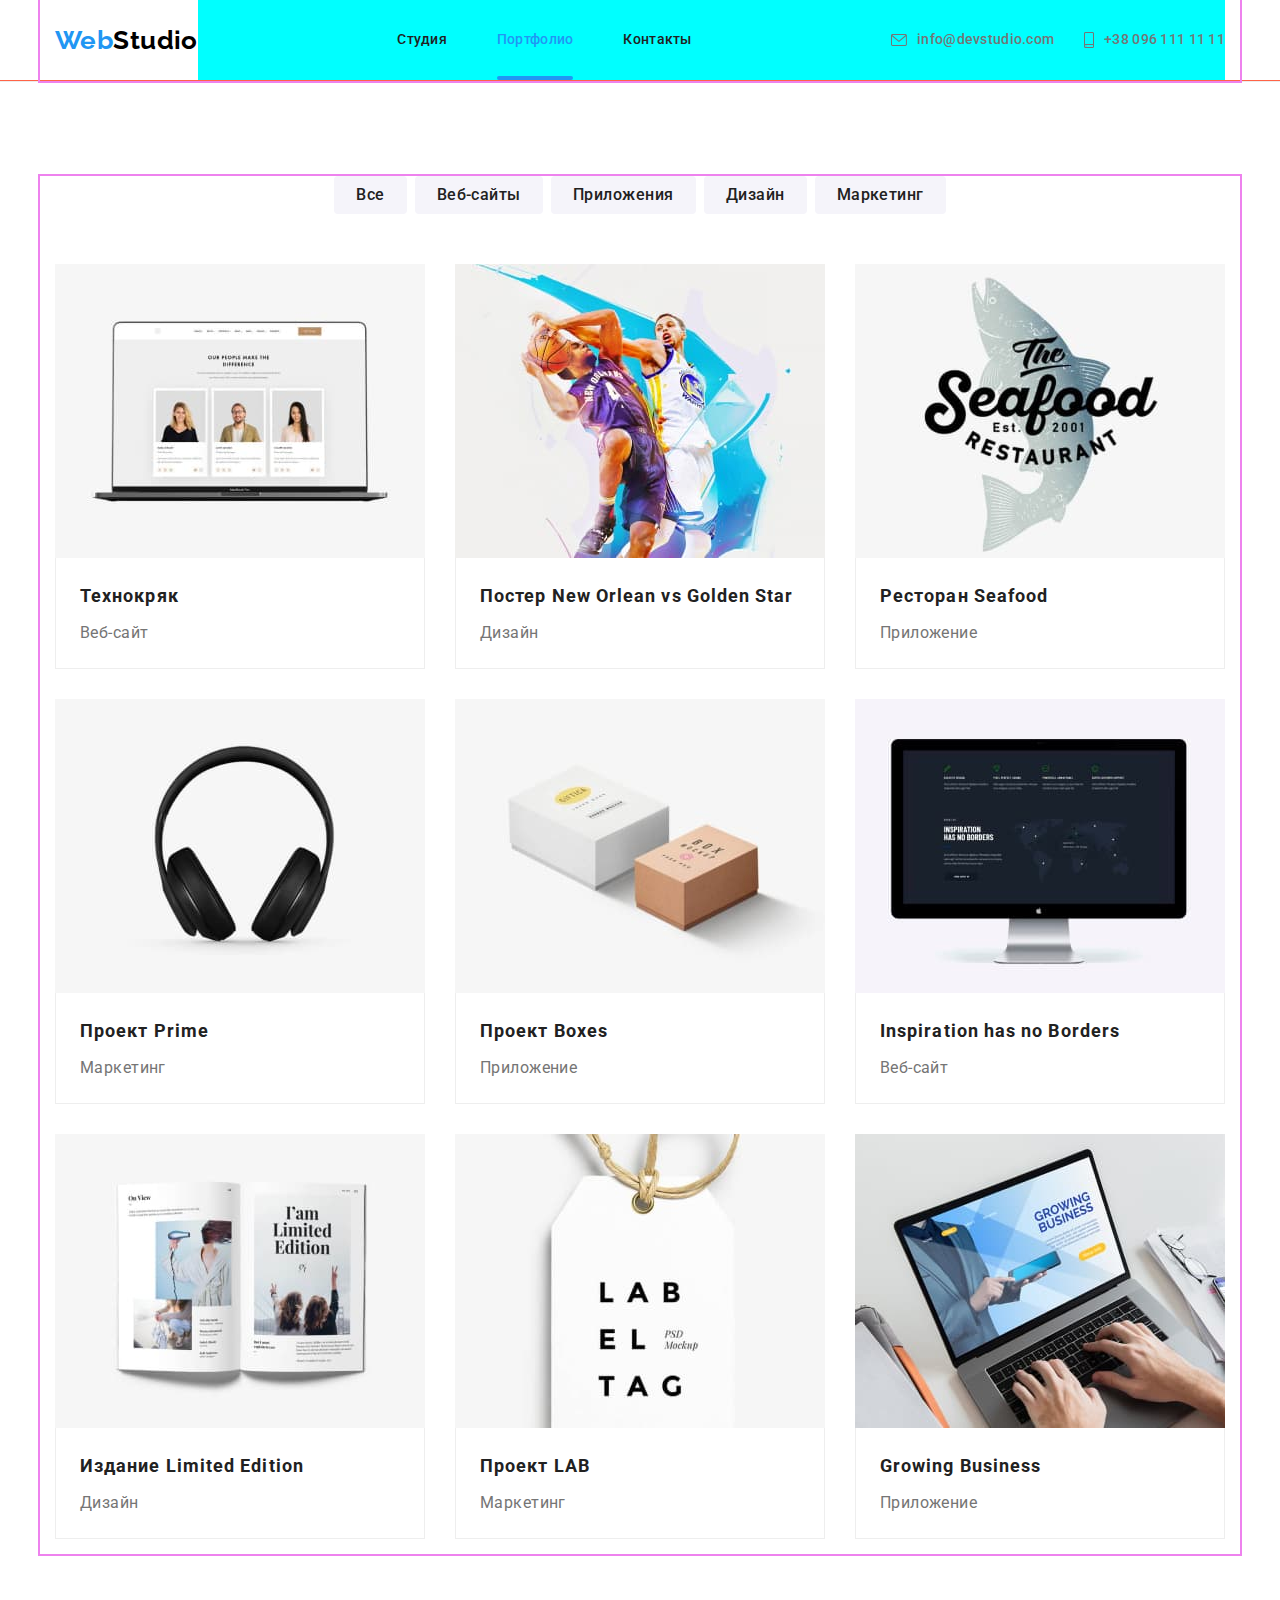
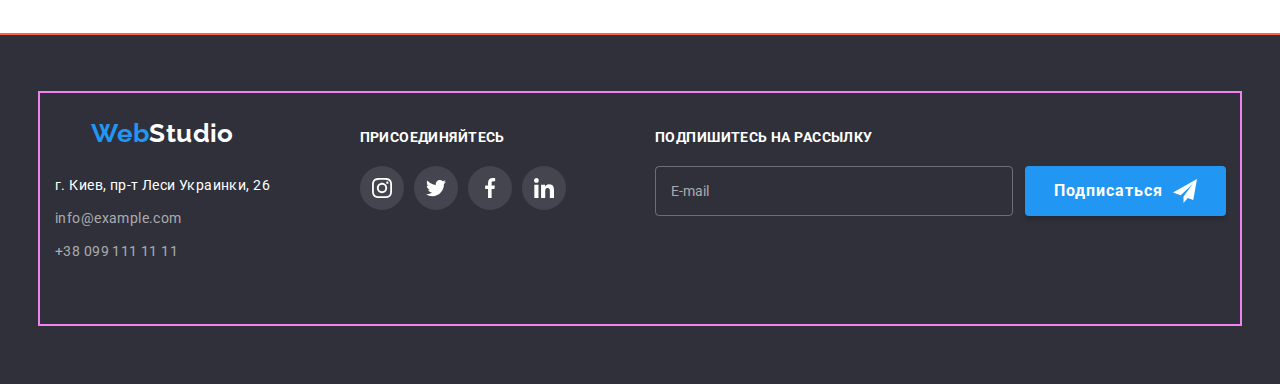
==== commit 53779346: "fixed 1st portfolio item size" ====
--- a/portfolio.html
+++ b/portfolio.html
@@ -94,7 +94,7 @@
                                     Ресурс предлагает комплексные предложения с разным уровнем функционала и сервисов. Все это позволит посетителю получить
                                     исчерпывающие сведения о компании или частном лице.</p>
                             </div>
-                            <div class="portfolio-item__card-desc">
+                            <div class="portfolio-item__card-desc portfolio-item-container-stretch">
                                 <h2 class="portfolio-item__link-title">Технокряк</h2>
                                 <p class="portfolio-item__link-desc">Веб-сайт</p>
                             </div>                            
--- a/css/main.min.css
+++ b/css/main.min.css
@@ -1 +1 @@
-:root{--main-text-color: #212121;--accent-color: #2196f3;--black-color: #000000;--white-color: #ffffff;--secondary-text-color: #757575;--footer-contact-color: rgba(255, 255, 255, 0.6);--secondary-bgd: #2f303a;--secondary-section-bgd: #f5f4fa;--icon-color: #afb1b8;--transition-time: 250ms;--cubic: cubic-bezier(0.4, 0, 0.2, 1)}.pic-list__bgr,.feature-item__box,.clients__link,.social-links__link,.social-links,.modal__close-btn{display:-webkit-box;display:-ms-flexbox;display:flex;-webkit-box-pack:center;-ms-flex-pack:center;justify-content:center;-webkit-box-align:center;-ms-flex-align:center;align-items:center}body{font-family:"Roboto",sans-serif;font-size:14px;letter-spacing:.03em;background-color:var(--white-color);color:var(--main-text-color)}body.modal-open{overflow:hidden}ul{list-style:none;margin:0;padding-left:0px}a{text-decoration:none}h1,h2,h3,p{margin:0}img{display:block;max-width:100%;height:auto}.backdrop.is-hidden{visibility:hidden;opacity:0;pointer-events:none}.button{display:inline-block;font-family:inherit;font-weight:700;font-size:16px;line-height:1.88;letter-spacing:.06em;color:var(--white-color);background-color:var(--accent-color);border:0px;-webkit-box-shadow:0px 4px 4px rgba(0,0,0,.15);box-shadow:0px 4px 4px rgba(0,0,0,.15);border-radius:4px;cursor:pointer;-webkit-transition:background-color var(--transition-time) var(--cubic);transition:background-color var(--transition-time) var(--cubic)}.button:hover,.button:focus{background-color:#188ce8}.container{outline:2px solid violet;margin:0 auto;padding:0 15px}@media screen and (min-width: 480px){.container{width:480px}}@media screen and (min-width: 768px){.container{width:768px}}@media screen and (min-width: 1200px){.container{width:1200px}}.backdrop{position:fixed;top:0;left:0;width:100%;height:100%;background:rgba(0,0,0,.2);opacity:1;-webkit-transition:opacity var(--transition-time) var(--cubic);transition:opacity var(--transition-time) var(--cubic)}@media screen and (max-width: 767px){.backdrop{padding:94px 15px;overflow-y:scroll}}.backdrop.is-hidden .modal{-webkit-transform:translate(-50%, -50%) scale(0.8);transform:translate(-50%, -50%) scale(0.8)}.modal{position:relative;padding:40px;background:var(--white-color);border-radius:4px;-webkit-box-shadow:0px 1px 3px rgba(0,0,0,.12),0px 1px 1px rgba(0,0,0,.14),0px 2px 1px rgba(0,0,0,.2);box-shadow:0px 1px 3px rgba(0,0,0,.12),0px 1px 1px rgba(0,0,0,.14),0px 2px 1px rgba(0,0,0,.2);-webkit-transition:-webkit-transform 500ms var(--cubic);transition:-webkit-transform 500ms var(--cubic);transition:transform 500ms var(--cubic);transition:transform 500ms var(--cubic), -webkit-transform 500ms var(--cubic)}.modal__close-btn{position:absolute;top:8px;right:8px;padding:0;width:30px;height:30px;background:var(--white-color);border:1px solid rgba(0,0,0,.1);border-radius:50%;cursor:pointer;-webkit-transition:fill var(--transition-time) var(--cubic);transition:fill var(--transition-time) var(--cubic)}.modal__title{margin-bottom:12px;font-weight:700;font-size:20px;line-height:1.5;text-align:center;color:var(--main-text-color)}@media screen and (min-width: 480px){.modal{position:absolute;left:50%;top:50%;min-width:450px;min-height:609px;-webkit-transform:translate(-50%, -50%) scale(1);transform:translate(-50%, -50%) scale(1)}}@media screen and (min-width: 1200px){.modal{min-width:528px;min-height:581px;-webkit-transform:translate(-50%, -50%) scale(1);transform:translate(-50%, -50%) scale(1)}}@media screen and (min-width: 1199px){.modal__title{line-height:1.15}}.modal__close-btn:hover,.modal__close-btn:focus{fill:var(--accent-color)}.section{outline:2px solid tomato;padding:60px 0}@media screen and (min-width: 1200px){.section{padding:94px 0}}.section__title{margin-bottom:30px;font-size:28px;line-height:1.19;text-align:center;color:var(--main-text-color)}@media screen and (min-width: 1200px){.section__title{font-size:36px;line-height:1.16;margin-bottom:50px}}.social-links__item{width:44px;height:44px;fill:var(--icon-color);border-radius:50%;-webkit-transition:background-color var(--transition-time) var(--cubic);transition:background-color var(--transition-time) var(--cubic)}.social-links__item:not(:last-child){margin-right:10px}.social-links__link{width:100%;height:100%;border-radius:50%;-webkit-transition:fill var(--transition-time) var(--cubic);transition:fill var(--transition-time) var(--cubic)}.social-links__item--icon-white{fill:var(--white-color)}.social-links__link--bgr-grey{background:rgba(255,255,255,.1)}.social-links__item:hover,.social-links__link:focus{background-color:var(--accent-color);fill:var(--white-color)}.visually-hidden{position:absolute;width:1px;height:1px;margin:-1px;border:0;padding:0;white-space:nowrap;-webkit-clip-path:inset(100%);clip-path:inset(100%);clip:rect(0 0 0 0);overflow:hidden}.clients{display:-webkit-box;display:-ms-flexbox;display:flex;-ms-flex-wrap:wrap;flex-wrap:wrap;margin:-15px;fill:var(--icon-color)}.clients__item{width:170px;height:92px;margin:15px;width:calc((100% - 60px)/2)}@media screen and (min-width: 768px){.clients__item{margin:15px;width:calc((100% - 90px)/3)}}@media screen and (min-width: 1200px){.clients__item{width:calc((100% - 180px)/6)}}.clients__link{width:100%;height:100%;border:1px solid var(--icon-color);border-radius:4px;-webkit-transition:border var(--transition-time) var(--cubic),fill var(--transition-time) var(--cubic);transition:border var(--transition-time) var(--cubic),fill var(--transition-time) var(--cubic)}.clients__link:hover,.clients__link:focus{fill:var(--accent-color);border:1px solid var(--accent-color)}@media screen and (min-width: 768px){.features{display:-webkit-box;display:-ms-flexbox;display:flex;-ms-flex-wrap:wrap;flex-wrap:wrap;margin:-15px}}@media screen and (min-width: 1200px){.features{-ms-flex-wrap:nowrap;flex-wrap:nowrap}}@media screen and (max-width: 767px){.feature-item:not(:last-child){margin-bottom:30px}}@media screen and (min-width: 768px){.feature-item{margin:15px;width:calc((100% - 60px)/2)}}@media screen and (min-width: 1200px){.feature-item{width:calc((100% - 120px)/4)}}.feature-item__box{background:var(--secondary-section-bgd);min-height:120px;width:100%;border-radius:4px;margin-bottom:30px}.feature-item__title{font-size:14px;line-height:1.14;color:var(--main-text-color);text-transform:uppercase;margin-bottom:10px}@media screen and (max-width: 767px){.feature-item__title{text-align:center}}.feature-item__desc{line-height:1.71;color:var(--secondary-text-color)}.portfolio__filter{display:-webkit-box;display:-ms-flexbox;display:flex;-ms-flex-wrap:wrap;flex-wrap:wrap;margin-bottom:30px;row-gap:15px;-webkit-column-gap:8px;-moz-column-gap:8px;column-gap:8px}@media screen and (min-width: 768px){.portfolio__filter{-webkit-box-pack:center;-ms-flex-pack:center;justify-content:center}}@media screen and (min-width: 1200px){.portfolio__filter{margin-bottom:50px}}.portfolio__button{padding:6px 22px;font-family:inherit;font-weight:500;font-size:16px;line-height:1.62;letter-spacing:.03em;text-align:center;color:var(--main-text-color);background:var(--secondary-section-bgd);border:0px;border-radius:4px;cursor:pointer;-webkit-transition:color var(--transition-time) var(--cubic),background-color var(--transition-time) var(--cubic),-webkit-box-shadow var(--transition-time) var(--cubic);transition:color var(--transition-time) var(--cubic),background-color var(--transition-time) var(--cubic),-webkit-box-shadow var(--transition-time) var(--cubic);transition:color var(--transition-time) var(--cubic),background-color var(--transition-time) var(--cubic),box-shadow var(--transition-time) var(--cubic);transition:color var(--transition-time) var(--cubic),background-color var(--transition-time) var(--cubic),box-shadow var(--transition-time) var(--cubic),-webkit-box-shadow var(--transition-time) var(--cubic)}.portfolio__button:hover,.portfolio__button:focus{color:var(--white-color);background-color:var(--accent-color);-webkit-box-shadow:0px 3px 1px rgba(0,0,0,.1),0px 1px 2px rgba(0,0,0,.08),0px 2px 2px rgba(0,0,0,.12);box-shadow:0px 3px 1px rgba(0,0,0,.1),0px 1px 2px rgba(0,0,0,.08),0px 2px 2px rgba(0,0,0,.12)}.footer{background:var(--secondary-bgd);padding:60px 0px}.footer__box{display:-webkit-box;display:-ms-flexbox;display:flex;-webkit-box-orient:vertical;-webkit-box-direction:normal;-ms-flex-direction:column;flex-direction:column;-webkit-box-align:center;-ms-flex-align:center;align-items:center}@media screen and (min-width: 768px){.footer__box{-webkit-box-orient:initial;-webkit-box-direction:initial;-ms-flex-direction:initial;flex-direction:initial;-ms-flex-wrap:wrap;flex-wrap:wrap;-ms-flex-pack:distribute;justify-content:space-around;-webkit-box-align:baseline;-ms-flex-align:baseline;align-items:baseline}}@media screen and (min-width: 1200px){.footer__box{-webkit-box-pack:justify;-ms-flex-pack:justify;justify-content:space-between}}.footer__logo{display:block;text-align:center}.footer__address-box{display:block;max-width:232px;margin-bottom:60px}@media screen and (max-width: 1199px){.footer__address-box{text-align:center}}.footer__address{font-style:normal;line-height:1.71}.footer__link{color:var(--footer-contact-color);-webkit-transition:color var(--transition-time) var(--cubic);transition:color var(--transition-time) var(--cubic)}.footer__social-links-box{margin-bottom:60px}@media screen and (max-width: 1199px){.footer__social-links-box{text-align:center}}.footer__address-item:not(:last-child){margin-bottom:9px}.footer__address-item--color{color:var(--white-color)}.footer__link:hover,.footer__link:focus{color:var(--accent-color)}.join-call{margin-bottom:20px;font-weight:700;line-height:1.14;color:var(--white-color);text-transform:uppercase}.footer__social-links{margin-top:20px}.footer__subscribe-form-box{max-width:570px}.subscribe{display:-webkit-box;display:-ms-flexbox;display:flex;-webkit-box-orient:vertical;-webkit-box-direction:normal;-ms-flex-direction:column;flex-direction:column;-webkit-box-align:center;-ms-flex-align:center;align-items:center;width:100%}@media screen and (max-width: 1199px){.subscribe{text-align:center}}@media screen and (min-width: 1200px){.subscribe{-webkit-box-orient:inherit;-webkit-box-direction:inherit;-ms-flex-direction:inherit;flex-direction:inherit;-webkit-box-align:end;-ms-flex-align:end;align-items:flex-end}}.subscribe__input{width:100%;height:50px;margin-top:20px;margin-right:12px;padding:15px;background-color:inherit;border:1px solid rgba(255,255,255,.3);-webkit-filter:drop-shadow 0px 4px 4px rgba(0,0,0,.15);filter:drop-shadow 0px 4px 4px rgba(0,0,0,.15);border-radius:4px;color:var(--white-color)}@media screen and (min-width: 1200px){.subscribe__input{width:358px}}.subscribe__input::-webkit-input-placeholder{color:rgba(255,255,255,.6)}.subscribe__input::-moz-placeholder{color:rgba(255,255,255,.6)}.subscribe__input:-ms-input-placeholder{color:rgba(255,255,255,.6)}.subscribe__input::-ms-input-placeholder{color:rgba(255,255,255,.6)}.subscribe__input::placeholder{color:rgba(255,255,255,.6)}.subscribe__btn{display:-webkit-box;display:-ms-flexbox;display:flex;-webkit-box-pack:center;-ms-flex-pack:center;justify-content:center;-webkit-box-align:center;-ms-flex-align:center;align-items:center;padding:10px 29px;margin-top:20px}.subscribe__icon-send{margin-left:10px}.hero{background:var(--secondary-bgd);text-align:center;padding-top:120px;padding-bottom:120px}@media screen and (min-width: 1200px){.hero{padding-top:200px;padding-bottom:200px}}.hero__title{max-width:360px;margin-bottom:30px;margin-left:auto;margin-right:auto;font-weight:900;font-size:26px;line-height:1.62;letter-spacing:.06em;text-align:center;text-transform:uppercase;color:var(--white-color)}@media screen and (min-width: 1200px){.hero__title{max-width:700px;font-size:44px;line-height:1.36}}.overlay{max-width:1600px;max-height:600px;margin:0 auto;background-image:-webkit-gradient(linear, left top, left bottom, from(rgba(47, 48, 58, 0.4)), color-stop(rgba(47, 48, 58, 0.4)), color-stop(rgba(47, 48, 58, 0.4)), to(rgba(47, 48, 58, 0.4))),url(../images/Img.jpg);background-image:linear-gradient(rgba(47, 48, 58, 0.4), rgba(47, 48, 58, 0.4), rgba(47, 48, 58, 0.4), rgba(47, 48, 58, 0.4)),url(../images/Img.jpg);background-position:center;background-size:cover}.hero__btn{padding:10px 32px}.logo{padding-top:25px;padding-bottom:25px;font-family:"Raleway";font-weight:700;font-size:26px;line-height:1.19}@media screen and (min-width: 1200px){.logo{margin-right:auto}}@media screen and (max-width: 1199px){.logo{font-size:24px;line-height:1.17}}.logo__accent{color:var(--accent-color)}.logo--blk{color:var(--black-color)}.logo--wht{color:var(--white-color)}.menu-button{display:block;margin:10px 0px;padding:0;border:none;background-color:rgba(0,0,0,0);cursor:pointer;-webkit-transition:fill var(--transition-time) var(--cubic);transition:fill var(--transition-time) var(--cubic)}.menu-button__icon{fill:var(--main-text-color #212121)}@media screen and (min-width: 768px){.menu-button{display:none}}.menu-button .icon-cross{display:none}.menu-button.is-open .icon-cross{display:block}.menu-button.is-open .icon-menu{display:none}.menu-button:hover{fill:var(--accent-color)}.menu-button__container{background:#fff;display:-webkit-box;display:-ms-flexbox;display:flex;width:100%;z-index:999}@media screen and (max-width: 767px){.menu-button__container{display:none;position:absolute;top:100%;left:0;height:auto;padding:48px 40px}}.menu-button__container.is-open{display:block}@media screen and (min-width: 768px){.menu-button__container.is-open{display:-webkit-box;display:-ms-flexbox;display:flex}}.order-form__label{position:relative;display:block;width:100%;margin-bottom:10px;font-size:12px;line-height:1.16;letter-spacing:.01em;color:var(--secondary-text-color)}.order-form__input{width:100%;margin-top:4px;padding:11px;padding-left:42px;border:1px solid rgba(33,33,33,.2);border-radius:4px;-webkit-transition:border-color var(--transition-time) var(--cubic);transition:border-color var(--transition-time) var(--cubic)}.order-form__icon{position:absolute;bottom:11px;left:12px;-webkit-transition:fill var(--transition-time) var(--cubic);transition:fill var(--transition-time) var(--cubic)}.order-form__comment-input{resize:none;width:100%;height:120px;padding:12px 16px;font-size:12px;line-height:1.16;letter-spacing:.01em;color:var(--main-text-color)}.order-form__label:hover,.order-form__input:hover,.order-form__input:focus,.order-form__icon:hover{fill:var(--accent-color);border-color:var(--accent-color)}.order-form__input:focus+.order-form__icon{fill:var(--accent-color)}.comment-field{margin-bottom:20px}.order-form__comment-input::-webkit-input-placeholder{color:rgba(117,117,117,.5)}.order-form__comment-input::-moz-placeholder{color:rgba(117,117,117,.5)}.order-form__comment-input:-ms-input-placeholder{color:rgba(117,117,117,.5)}.order-form__comment-input::-ms-input-placeholder{color:rgba(117,117,117,.5)}.order-form__comment-input::placeholder{color:rgba(117,117,117,.5)}.checkbox{position:relative;display:-webkit-box;display:-ms-flexbox;display:flex;-webkit-box-pack:start;-ms-flex-pack:start;justify-content:start;-webkit-box-align:center;-ms-flex-align:center;align-items:center;margin-bottom:30px;font-size:12px;line-height:1.17}@media screen and (min-width: 1200px){.checkbox{display:-webkit-box;display:-ms-flexbox;display:flex;-webkit-box-pack:center;-ms-flex-pack:center;justify-content:center;-webkit-box-align:center;-ms-flex-align:center;align-items:center;font-size:14px;line-height:1.71}}.checkbox__input{position:absolute;width:1px;height:1px;margin:-1px;border:0;padding:0;white-space:nowrap;-webkit-clip-path:inset(100%);clip-path:inset(100%);clip:rect(0 0 0 0);overflow:hidden}.checkbox__field{position:absolute;width:16px;height:15px;left:0;background-image:url(../images/icon-unchecked.svg)}@media screen and (min-width: 1200px){.checkbox__field{left:14px;top:4px}}.checkbox__agreement{margin-left:23px;color:var(--secondary-text-color)}.checkbox__agreement-link{color:var(--accent-color);text-decoration:underline}.checkbox__input:focus-visible+.checkbox__field{background-image:url(../images/icon-unchecked-focused.svg)}.checkbox__input:checked:focus+.checkbox__field{background-image:url(../images/icon-check.svg)}.send-btn{display:-webkit-box;display:-ms-flexbox;display:flex;margin:0 auto;padding:10px 56px}.header{border-bottom:1px solid #ececec;position:relative}.navigation{display:-webkit-box;display:-ms-flexbox;display:flex;-webkit-box-pack:justify;-ms-flex-pack:justify;justify-content:space-between;width:100%}@media screen and (min-width: 768px){.navigation__list{display:-webkit-box;display:-ms-flexbox;display:flex;margin-left:auto}}.navigation__item{position:relative;display:-webkit-box;display:-ms-flexbox;display:flex;padding-top:32px;padding-bottom:32px}.navigation__item:not(:last-child){margin-right:50px}.navigation__link{font-weight:500;line-height:1.14;letter-spacing:.02em;color:var(--main-text-color);-webkit-transition:color var(--transition-time) var(--cubic);transition:color var(--transition-time) var(--cubic)}@media screen and (max-width: 767px){.navigation__link{font-size:40px;line-height:1.17}}.navigation__link:hover,.navigation__link:focus{color:var(--accent-color)}.current{color:var(--accent-color)}@media screen and (min-width: 768px){.current:after{content:"";position:absolute;left:0;bottom:0;width:100%;height:4px;background:var(--accent-color);border-radius:2px}}@media screen and (max-width: 767px){.header-contacts{display:-webkit-box;display:-ms-flexbox;display:flex;-webkit-box-orient:vertical;-webkit-box-direction:reverse;-ms-flex-direction:column-reverse;flex-direction:column-reverse}}@media screen and (min-width: 768px)and (max-width: 1199px){.header-contacts{display:-webkit-box;display:-ms-flexbox;display:flex;-webkit-box-orient:vertical;-webkit-box-direction:normal;-ms-flex-direction:column;flex-direction:column;-webkit-box-pack:center;-ms-flex-pack:center;justify-content:center;row-gap:10px;margin-left:auto}}@media screen and (min-width: 1200px){.header-contacts{display:-webkit-box;display:-ms-flexbox;display:flex;margin-left:auto}}.header-contacts__icon{margin-right:10px;fill:currentColor}@media screen and (max-width: 767px){.header-contacts__icon{display:none}}.header-contacts__link{font-weight:500;line-height:1.14;letter-spacing:.02em;color:var(--main-text-color);-webkit-transition:color var(--transition-time) var(--cubic);transition:color var(--transition-time) var(--cubic)}.header-contacts__item{position:relative;display:-webkit-box;display:-ms-flexbox;display:flex;padding-top:32px;padding-bottom:32px}@media screen and (min-width: 768px)and (max-width: 1199px){.header-contacts__item{padding:0}}@media screen and (min-width: 1200px){.header-contacts__item:not(:last-child){margin-right:30px}}.header-contacts__link:hover,.header-contacts__link:focus{color:var(--accent-color)}.header-contacts__icon:hover{fill:var(--accent-color)}.contact-feature{display:-webkit-box;display:-ms-flexbox;display:flex;-webkit-box-align:center;-ms-flex-align:center;align-items:center;color:var(--secondary-text-color)}@media screen and (max-width: 767px){.mob-menu-mail{font-size:24px;line-height:1.17}}@media screen and (max-width: 767px){.mob-menu-tel{font-size:34px;line-height:1.15;color:var(--accent-color)}}@media screen and (max-width: 767px){.mob-menu-item-mail{padding-top:0px;padding-bottom:64px}}@media screen and (max-width: 767px){.header-social-links{display:-webkit-box;display:-ms-flexbox;display:flex;-ms-flex-wrap:wrap;flex-wrap:wrap;margin-left:-10px}.header-social-links__item{padding:0px 10px}.header-social-links__item:not(:last-child){border-right:1px solid rgba(33,33,33,.2)}.header-social-links__link{font-weight:500;font-size:18px;line-height:1.22;letter-spacing:.02em;color:var(--accent-color)}}@media screen and (min-width: 768px){.header-social-links{display:none}}@media screen and (min-width: 768px){.portfolio__grid{display:-webkit-box;display:-ms-flexbox;display:flex;-ms-flex-wrap:wrap;flex-wrap:wrap;margin:-15px}}.portfolio-item{background:var(--white-color)}@media screen and (max-width: 767px){.portfolio-item:not(:last-child){margin-bottom:30px}}@media screen and (min-width: 768px){.portfolio-item{margin:15px;width:calc((100% - 60px)/2)}}@media screen and (min-width: 1200px){.portfolio-item{width:calc((100% - 90px)/3)}}.portfolio-item__link{display:block;height:100%;-webkit-transition:-webkit-box-shadow var(--transition-time) var(--cubic);transition:-webkit-box-shadow var(--transition-time) var(--cubic);transition:box-shadow var(--transition-time) var(--cubic);transition:box-shadow var(--transition-time) var(--cubic), -webkit-box-shadow var(--transition-time) var(--cubic)}.portfolio-item__overlay{position:relative;overflow:hidden}.portfolio-item__overlay-desc{position:absolute;top:0;left:0;width:100%;height:100%;padding:63px 24px;font-style:inherit;font-size:18px;line-height:1.56;color:var(--white-color);background:rgba(33,150,243,.9);-webkit-transform:translateY(100%);transform:translateY(100%);-webkit-transition:-webkit-transform var(--transition-time) var(--cubic);transition:-webkit-transform var(--transition-time) var(--cubic);transition:transform var(--transition-time) var(--cubic);transition:transform var(--transition-time) var(--cubic), -webkit-transform var(--transition-time) var(--cubic)}.portfolio-item__card-desc{padding:20px 24px;border-right:1px solid #eee;border-bottom:1px solid #eee;border-left:1px solid #eee}.portfolio-item__link-title{font-size:18px;line-height:2;letter-spacing:.06em;color:var(--main-text-color);margin-bottom:4px}.portfolio-item__link-desc{font-size:16px;line-height:1.88;color:var(--secondary-text-color)}.portfolio-item__link:hover,.portfolio-item__link:focus{-webkit-box-shadow:0px 1px 1px rgba(0,0,0,.12),0px 4px 4px rgba(0,0,0,.06),1px 4px 6px rgba(0,0,0,.16);box-shadow:0px 1px 1px rgba(0,0,0,.12),0px 4px 4px rgba(0,0,0,.06),1px 4px 6px rgba(0,0,0,.16)}.portfolio-item__link:hover .portfolio-item__overlay-desc,.portfolio-item__link:focus .portfolio-item__overlay-desc{-webkit-transform:translateY(0);transform:translateY(0)}.section-bgr{background:var(--secondary-section-bgd)}.team{font-size:16px;line-height:1.18;text-align:center}@media screen and (min-width: 768px)and (max-width: 1199px){.team{display:-webkit-box;display:-ms-flexbox;display:flex;-ms-flex-wrap:wrap;flex-wrap:wrap;margin:-15px}}@media screen and (min-width: 1200px){.team{display:-webkit-box;display:-ms-flexbox;display:flex;-ms-flex-wrap:nowrap;flex-wrap:nowrap}}.team__item{background-color:var(--white-color);-webkit-box-shadow:0px 1px 3px rgba(0,0,0,.12),0px 1px 1px rgba(0,0,0,.14),0px 2px 1px rgba(0,0,0,.2);box-shadow:0px 1px 3px rgba(0,0,0,.12),0px 1px 1px rgba(0,0,0,.14),0px 2px 1px rgba(0,0,0,.2);border-radius:0px 0px 4px 4px;margin-bottom:24px}@media screen and (min-width: 768px){.team__item{margin:15px;width:calc((100% - 60px)/2)}}@media screen and (min-width: 1200px){.team__item{width:calc((100% - 120px)/4)}}@media screen and (max-width: 767px){.team__item:not(:last-child){margin-bottom:30px}}.team__img{margin-bottom:30px;margin-left:auto;margin-right:auto}.team__name{margin-bottom:10px;font-weight:500;font-size:16px;line-height:1.18;color:var(--main-text-color)}.team__position{margin-bottom:16px;color:var(--secondary-text-color)}@media screen and (min-width: 768px){.team__social-links{margin-bottom:24px}}@media screen and (min-width: 1200px){.team__social-links{margin-bottom:30px}}.team__social-links .social-links__item{margin-bottom:24px}.no-top-padding{padding-top:0}@media screen and (max-width: 1199px){.no-top-padding{display:none}}.pic-list{display:-webkit-box;display:-ms-flexbox;display:flex;-webkit-box-pack:justify;-ms-flex-pack:justify;justify-content:space-between}.pic-list__item{position:relative}.pic-list__bgr{position:absolute;left:0;bottom:0;width:100%;height:70px;background:rgba(47,48,58,.8)}.pic-list__desc{font-weight:700;text-transform:uppercase;color:var(--white-color)}/*# sourceMappingURL=main.min.css.map */+:root{--main-text-color: #212121;--accent-color: #2196f3;--black-color: #000000;--white-color: #ffffff;--secondary-text-color: #757575;--footer-contact-color: rgba(255, 255, 255, 0.6);--secondary-bgd: #2f303a;--secondary-section-bgd: #f5f4fa;--icon-color: #afb1b8;--transition-time: 250ms;--cubic: cubic-bezier(0.4, 0, 0.2, 1)}.pic-list__bgr,.feature-item__box,.clients__link,.social-links__link,.social-links,.modal__close-btn{display:-webkit-box;display:-ms-flexbox;display:flex;-webkit-box-pack:center;-ms-flex-pack:center;justify-content:center;-webkit-box-align:center;-ms-flex-align:center;align-items:center}body{font-family:"Roboto",sans-serif;font-size:14px;letter-spacing:.03em;background-color:var(--white-color);color:var(--main-text-color)}body.modal-open{overflow:hidden}ul{list-style:none;margin:0;padding-left:0px}a{text-decoration:none}h1,h2,h3,p{margin:0}img{display:block;max-width:100%;height:auto}.backdrop.is-hidden{visibility:hidden;opacity:0;pointer-events:none}.button{display:inline-block;font-family:inherit;font-weight:700;font-size:16px;line-height:1.88;letter-spacing:.06em;color:var(--white-color);background-color:var(--accent-color);border:0px;-webkit-box-shadow:0px 4px 4px rgba(0,0,0,.15);box-shadow:0px 4px 4px rgba(0,0,0,.15);border-radius:4px;cursor:pointer;-webkit-transition:background-color var(--transition-time) var(--cubic);transition:background-color var(--transition-time) var(--cubic)}.button:hover,.button:focus{background-color:#188ce8}.container{outline:2px solid violet;margin:0 auto;padding:0 15px}@media screen and (min-width: 480px){.container{width:480px}}@media screen and (min-width: 768px){.container{width:768px}}@media screen and (min-width: 1200px){.container{width:1200px}}.backdrop{position:fixed;top:0;left:0;width:100%;height:100%;background:rgba(0,0,0,.2);opacity:1;-webkit-transition:opacity var(--transition-time) var(--cubic);transition:opacity var(--transition-time) var(--cubic);z-index:10}@media screen and (max-width: 767px){.backdrop{padding:94px 15px;overflow-y:scroll}}.backdrop.is-hidden .modal{-webkit-transform:translate(-50%, -50%) scale(0.8);transform:translate(-50%, -50%) scale(0.8)}.modal{position:relative;padding:40px;background:var(--white-color);border-radius:4px;-webkit-box-shadow:0px 1px 3px rgba(0,0,0,.12),0px 1px 1px rgba(0,0,0,.14),0px 2px 1px rgba(0,0,0,.2);box-shadow:0px 1px 3px rgba(0,0,0,.12),0px 1px 1px rgba(0,0,0,.14),0px 2px 1px rgba(0,0,0,.2);-webkit-transition:-webkit-transform 500ms var(--cubic);transition:-webkit-transform 500ms var(--cubic);transition:transform 500ms var(--cubic);transition:transform 500ms var(--cubic), -webkit-transform 500ms var(--cubic)}.modal__close-btn{position:absolute;top:8px;right:8px;padding:0;width:30px;height:30px;background:var(--white-color);border:1px solid rgba(0,0,0,.1);border-radius:50%;cursor:pointer;-webkit-transition:fill var(--transition-time) var(--cubic);transition:fill var(--transition-time) var(--cubic)}.modal__title{margin-bottom:12px;font-weight:700;font-size:20px;line-height:1.5;text-align:center;color:var(--main-text-color)}@media screen and (min-width: 480px){.modal{position:absolute;left:50%;top:50%;max-width:450px;max-height:609px;-webkit-transform:translate(-50%, -50%) scale(1);transform:translate(-50%, -50%) scale(1)}}@media screen and (min-width: 1200px){.modal{max-width:528px;max-height:581px;-webkit-transform:translate(-50%, -50%) scale(1);transform:translate(-50%, -50%) scale(1)}}@media screen and (min-width: 1199px){.modal__title{line-height:1.15}}.modal__close-btn:hover,.modal__close-btn:focus{fill:var(--accent-color)}.section{outline:2px solid tomato;padding:60px 0}@media screen and (min-width: 1200px){.section{padding:94px 0}}.section__title{margin-bottom:30px;font-size:28px;line-height:1.19;text-align:center;color:var(--main-text-color)}@media screen and (min-width: 1200px){.section__title{font-size:36px;line-height:1.16;margin-bottom:50px}}.social-links__item{width:44px;height:44px;fill:var(--icon-color);border-radius:50%;-webkit-transition:background-color var(--transition-time) var(--cubic);transition:background-color var(--transition-time) var(--cubic)}.social-links__item:not(:last-child){margin-right:10px}.social-links__link{width:100%;height:100%;border-radius:50%;-webkit-transition:fill var(--transition-time) var(--cubic);transition:fill var(--transition-time) var(--cubic)}.social-links__item--icon-white{fill:var(--white-color)}.social-links__link--bgr-grey{background:rgba(255,255,255,.1)}.social-links__item:hover,.social-links__link:focus{background-color:var(--accent-color);fill:var(--white-color)}.visually-hidden{position:absolute;width:1px;height:1px;margin:-1px;border:0;padding:0;white-space:nowrap;-webkit-clip-path:inset(100%);clip-path:inset(100%);clip:rect(0 0 0 0);overflow:hidden}.clients{display:-webkit-box;display:-ms-flexbox;display:flex;-ms-flex-wrap:wrap;flex-wrap:wrap;margin:-15px;fill:var(--icon-color)}.clients__item{width:170px;height:92px;margin:15px;width:calc((100% - 60px)/2)}@media screen and (min-width: 768px){.clients__item{margin:15px;width:calc((100% - 90px)/3)}}@media screen and (min-width: 1200px){.clients__item{width:calc((100% - 180px)/6)}}.clients__link{width:100%;height:100%;border:1px solid var(--icon-color);border-radius:4px;-webkit-transition:border var(--transition-time) var(--cubic),fill var(--transition-time) var(--cubic);transition:border var(--transition-time) var(--cubic),fill var(--transition-time) var(--cubic)}.clients__link:hover,.clients__link:focus{fill:var(--accent-color);border:1px solid var(--accent-color)}@media screen and (min-width: 768px){.features{display:-webkit-box;display:-ms-flexbox;display:flex;-ms-flex-wrap:wrap;flex-wrap:wrap;margin:-15px}}@media screen and (min-width: 1200px){.features{-ms-flex-wrap:nowrap;flex-wrap:nowrap}}@media screen and (max-width: 767px){.feature-item:not(:last-child){margin-bottom:30px}}@media screen and (min-width: 768px){.feature-item{margin:15px;width:calc((100% - 60px)/2)}}@media screen and (min-width: 1200px){.feature-item{width:calc((100% - 120px)/4)}}.feature-item__box{background:var(--secondary-section-bgd);min-height:120px;width:100%;border-radius:4px;margin-bottom:30px}.feature-item__title{font-size:14px;line-height:1.14;color:var(--main-text-color);text-transform:uppercase;margin-bottom:10px}@media screen and (max-width: 767px){.feature-item__title{text-align:center}}.feature-item__desc{line-height:1.71;color:var(--secondary-text-color)}.portfolio__filter{display:-webkit-box;display:-ms-flexbox;display:flex;-ms-flex-wrap:wrap;flex-wrap:wrap;margin-bottom:30px;row-gap:15px;-webkit-column-gap:8px;-moz-column-gap:8px;column-gap:8px}@media screen and (min-width: 768px){.portfolio__filter{-webkit-box-pack:center;-ms-flex-pack:center;justify-content:center}}@media screen and (min-width: 1200px){.portfolio__filter{margin-bottom:50px}}.portfolio__button{padding:6px 22px;font-family:inherit;font-weight:500;font-size:16px;line-height:1.62;letter-spacing:.03em;text-align:center;color:var(--main-text-color);background:var(--secondary-section-bgd);border:0px;border-radius:4px;cursor:pointer;-webkit-transition:color var(--transition-time) var(--cubic),background-color var(--transition-time) var(--cubic),-webkit-box-shadow var(--transition-time) var(--cubic);transition:color var(--transition-time) var(--cubic),background-color var(--transition-time) var(--cubic),-webkit-box-shadow var(--transition-time) var(--cubic);transition:color var(--transition-time) var(--cubic),background-color var(--transition-time) var(--cubic),box-shadow var(--transition-time) var(--cubic);transition:color var(--transition-time) var(--cubic),background-color var(--transition-time) var(--cubic),box-shadow var(--transition-time) var(--cubic),-webkit-box-shadow var(--transition-time) var(--cubic)}.portfolio__button:hover,.portfolio__button:focus{color:var(--white-color);background-color:var(--accent-color);-webkit-box-shadow:0px 3px 1px rgba(0,0,0,.1),0px 1px 2px rgba(0,0,0,.08),0px 2px 2px rgba(0,0,0,.12);box-shadow:0px 3px 1px rgba(0,0,0,.1),0px 1px 2px rgba(0,0,0,.08),0px 2px 2px rgba(0,0,0,.12)}.footer{background:var(--secondary-bgd);padding:60px 0px}.footer__box{display:-webkit-box;display:-ms-flexbox;display:flex;-webkit-box-orient:vertical;-webkit-box-direction:normal;-ms-flex-direction:column;flex-direction:column;-webkit-box-align:center;-ms-flex-align:center;align-items:center}@media screen and (min-width: 768px){.footer__box{-webkit-box-orient:initial;-webkit-box-direction:initial;-ms-flex-direction:initial;flex-direction:initial;-ms-flex-wrap:wrap;flex-wrap:wrap;-ms-flex-pack:distribute;justify-content:space-around;-webkit-box-align:baseline;-ms-flex-align:baseline;align-items:baseline}}@media screen and (min-width: 1200px){.footer__box{-webkit-box-pack:justify;-ms-flex-pack:justify;justify-content:space-between}}.footer__logo{display:block;text-align:center}.footer__address-box{display:block;max-width:232px;margin-bottom:60px}@media screen and (max-width: 1199px){.footer__address-box{text-align:center}}.footer__address{font-style:normal;line-height:1.71}.footer__link{color:var(--footer-contact-color);-webkit-transition:color var(--transition-time) var(--cubic);transition:color var(--transition-time) var(--cubic)}.footer__social-links-box{margin-bottom:60px}@media screen and (max-width: 1199px){.footer__social-links-box{text-align:center}}.footer__address-item:not(:last-child){margin-bottom:9px}.footer__address-item--color{color:var(--white-color)}.footer__link:hover,.footer__link:focus{color:var(--accent-color)}.join-call{margin-bottom:20px;font-weight:700;line-height:1.14;color:var(--white-color);text-transform:uppercase}.footer__social-links{margin-top:20px}.footer__subscribe-form-box{max-width:570px}.subscribe{display:-webkit-box;display:-ms-flexbox;display:flex;-webkit-box-orient:vertical;-webkit-box-direction:normal;-ms-flex-direction:column;flex-direction:column;-webkit-box-align:center;-ms-flex-align:center;align-items:center;width:100%}@media screen and (max-width: 1199px){.subscribe{text-align:center}}@media screen and (min-width: 1200px){.subscribe{-webkit-box-orient:inherit;-webkit-box-direction:inherit;-ms-flex-direction:inherit;flex-direction:inherit;-webkit-box-align:end;-ms-flex-align:end;align-items:flex-end}}.subscribe__input{width:100%;height:50px;margin-top:20px;margin-right:12px;padding:15px;background-color:inherit;border:1px solid rgba(255,255,255,.3);-webkit-filter:drop-shadow 0px 4px 4px rgba(0,0,0,.15);filter:drop-shadow 0px 4px 4px rgba(0,0,0,.15);border-radius:4px;color:var(--white-color)}@media screen and (min-width: 1200px){.subscribe__input{width:358px}}.subscribe__input::-webkit-input-placeholder{color:rgba(255,255,255,.6)}.subscribe__input::-moz-placeholder{color:rgba(255,255,255,.6)}.subscribe__input:-ms-input-placeholder{color:rgba(255,255,255,.6)}.subscribe__input::-ms-input-placeholder{color:rgba(255,255,255,.6)}.subscribe__input::placeholder{color:rgba(255,255,255,.6)}.subscribe__btn{display:-webkit-box;display:-ms-flexbox;display:flex;-webkit-box-pack:center;-ms-flex-pack:center;justify-content:center;-webkit-box-align:center;-ms-flex-align:center;align-items:center;padding:10px 29px;margin-top:20px}.subscribe__icon-send{margin-left:10px}.hero{background:var(--secondary-bgd);text-align:center;padding-top:120px;padding-bottom:120px}@media screen and (min-width: 1200px){.hero{padding-top:200px;padding-bottom:200px}}.hero__title{max-width:360px;margin-bottom:30px;margin-left:auto;margin-right:auto;font-weight:900;font-size:26px;line-height:1.62;letter-spacing:.06em;text-align:center;text-transform:uppercase;color:var(--white-color)}@media screen and (min-width: 1200px){.hero__title{max-width:700px;font-size:44px;line-height:1.36}}.overlay{max-width:1600px;max-height:600px;margin:0 auto;background-image:-webkit-gradient(linear, left top, left bottom, from(rgba(47, 48, 58, 0.4)), color-stop(rgba(47, 48, 58, 0.4)), color-stop(rgba(47, 48, 58, 0.4)), to(rgba(47, 48, 58, 0.4))),url(../images/Img.jpg);background-image:linear-gradient(rgba(47, 48, 58, 0.4), rgba(47, 48, 58, 0.4), rgba(47, 48, 58, 0.4), rgba(47, 48, 58, 0.4)),url(../images/Img.jpg);background-position:center;background-size:cover}.hero__btn{padding:10px 32px}.logo{padding-top:25px;padding-bottom:25px;font-family:"Raleway";font-weight:700;font-size:26px;line-height:1.19}@media screen and (min-width: 1200px){.logo{margin-right:auto}}@media screen and (max-width: 1199px){.logo{font-size:24px;line-height:1.17}}.logo__accent{color:var(--accent-color)}.logo--blk{color:var(--black-color)}.logo--wht{color:var(--white-color)}.menu-button{display:block;margin:10px 0px;padding:0;border:none;background-color:rgba(0,0,0,0);cursor:pointer;-webkit-transition:fill var(--transition-time) var(--cubic);transition:fill var(--transition-time) var(--cubic)}.menu-button__icon{fill:var(--main-text-color #212121)}@media screen and (min-width: 768px){.menu-button{display:none}}.menu-button .icon-cross{display:none}.menu-button.is-open .icon-cross{display:block}.menu-button.is-open .icon-menu{display:none}.menu-button:hover{fill:var(--accent-color)}.menu-button__container{background-color:aqua;display:-webkit-box;display:-ms-flexbox;display:flex;width:100%;height:100%;z-index:5}@media screen and (max-width: 767px){.menu-button__container{display:none;position:absolute;top:100%;left:0;height:auto;padding:48px 40px}}.menu-button__container.is-open{display:block}@media screen and (min-width: 768px){.menu-button__container.is-open{display:-webkit-box;display:-ms-flexbox;display:flex}}.order-form__label{position:relative;display:block;width:100%;margin-bottom:10px;font-size:12px;line-height:1.16;letter-spacing:.01em;color:var(--secondary-text-color)}.order-form__input{width:100%;margin-top:4px;padding:11px;padding-left:42px;border:1px solid rgba(33,33,33,.2);border-radius:4px;-webkit-transition:border-color var(--transition-time) var(--cubic);transition:border-color var(--transition-time) var(--cubic)}.order-form__icon{position:absolute;bottom:11px;left:12px;-webkit-transition:fill var(--transition-time) var(--cubic);transition:fill var(--transition-time) var(--cubic)}.order-form__comment-input{resize:none;width:100%;height:120px;padding:12px 16px;font-size:12px;line-height:1.16;letter-spacing:.01em;color:var(--main-text-color)}.order-form__label:hover,.order-form__input:hover,.order-form__input:focus,.order-form__icon:hover{fill:var(--accent-color);border-color:var(--accent-color)}.order-form__input:focus+.order-form__icon{fill:var(--accent-color)}.comment-field{margin-bottom:20px}.order-form__comment-input::-webkit-input-placeholder{color:rgba(117,117,117,.5)}.order-form__comment-input::-moz-placeholder{color:rgba(117,117,117,.5)}.order-form__comment-input:-ms-input-placeholder{color:rgba(117,117,117,.5)}.order-form__comment-input::-ms-input-placeholder{color:rgba(117,117,117,.5)}.order-form__comment-input::placeholder{color:rgba(117,117,117,.5)}.checkbox{position:relative;display:-webkit-box;display:-ms-flexbox;display:flex;-webkit-box-pack:start;-ms-flex-pack:start;justify-content:start;-webkit-box-align:center;-ms-flex-align:center;align-items:center;margin-bottom:30px;font-size:12px;line-height:1.17}@media screen and (min-width: 1200px){.checkbox{display:-webkit-box;display:-ms-flexbox;display:flex;-webkit-box-pack:center;-ms-flex-pack:center;justify-content:center;-webkit-box-align:center;-ms-flex-align:center;align-items:center;font-size:14px;line-height:1.71}}.checkbox__input{position:absolute;width:1px;height:1px;margin:-1px;border:0;padding:0;white-space:nowrap;-webkit-clip-path:inset(100%);clip-path:inset(100%);clip:rect(0 0 0 0);overflow:hidden}.checkbox__field{position:absolute;width:16px;height:15px;left:0;background-image:url(../images/icon-unchecked.svg)}@media screen and (min-width: 1200px){.checkbox__field{left:14px;top:4px}}.checkbox__agreement{margin-left:23px;color:var(--secondary-text-color)}.checkbox__agreement-link{color:var(--accent-color);text-decoration:underline}.checkbox__input:focus-visible+.checkbox__field{background-image:url(../images/icon-unchecked-focused.svg)}.checkbox__input:checked:focus+.checkbox__field{background-image:url(../images/icon-check.svg)}.send-btn{display:-webkit-box;display:-ms-flexbox;display:flex;margin:0 auto;padding:10px 56px}.header{border-bottom:1px solid #ececec;position:relative}.navigation{display:-webkit-box;display:-ms-flexbox;display:flex;-webkit-box-pack:justify;-ms-flex-pack:justify;justify-content:space-between;width:100%}@media screen and (min-width: 768px){.navigation__list{display:-webkit-box;display:-ms-flexbox;display:flex;margin-left:auto}}.navigation__item{position:relative;display:-webkit-box;display:-ms-flexbox;display:flex;padding-top:32px;padding-bottom:32px}.navigation__item:not(:last-child){margin-right:50px}.navigation__link{font-weight:500;line-height:1.14;letter-spacing:.02em;color:var(--main-text-color);-webkit-transition:color var(--transition-time) var(--cubic);transition:color var(--transition-time) var(--cubic)}@media screen and (max-width: 767px){.navigation__link{font-size:40px;line-height:1.17}}.navigation__link:hover,.navigation__link:focus{color:var(--accent-color)}.current{color:var(--accent-color)}@media screen and (min-width: 768px){.current:after{content:"";position:absolute;left:0;bottom:0;width:100%;height:4px;background:var(--accent-color);border-radius:2px}}@media screen and (max-width: 767px){.header-contacts{display:-webkit-box;display:-ms-flexbox;display:flex;-webkit-box-orient:vertical;-webkit-box-direction:reverse;-ms-flex-direction:column-reverse;flex-direction:column-reverse}}@media screen and (min-width: 768px)and (max-width: 1199px){.header-contacts{display:-webkit-box;display:-ms-flexbox;display:flex;-webkit-box-orient:vertical;-webkit-box-direction:normal;-ms-flex-direction:column;flex-direction:column;-webkit-box-pack:center;-ms-flex-pack:center;justify-content:center;row-gap:10px;margin-left:auto}}@media screen and (min-width: 1200px){.header-contacts{display:-webkit-box;display:-ms-flexbox;display:flex;margin-left:auto}}.header-contacts__icon{margin-right:10px;fill:currentColor}@media screen and (max-width: 767px){.header-contacts__icon{display:none}}.header-contacts__link{font-weight:500;line-height:1.14;letter-spacing:.02em;color:var(--main-text-color);-webkit-transition:color var(--transition-time) var(--cubic);transition:color var(--transition-time) var(--cubic)}.header-contacts__item{position:relative;display:-webkit-box;display:-ms-flexbox;display:flex;padding-top:32px;padding-bottom:32px}@media screen and (min-width: 768px)and (max-width: 1199px){.header-contacts__item{padding:0}}@media screen and (min-width: 1200px){.header-contacts__item:not(:last-child){margin-right:30px}}.header-contacts__link:hover,.header-contacts__link:focus{color:var(--accent-color)}.header-contacts__icon:hover{fill:var(--accent-color)}.contact-feature{display:-webkit-box;display:-ms-flexbox;display:flex;-webkit-box-align:center;-ms-flex-align:center;align-items:center;color:var(--secondary-text-color)}@media screen and (max-width: 767px){.mob-menu-mail{font-size:24px;line-height:1.17}}@media screen and (max-width: 767px){.mob-menu-tel{font-size:34px;line-height:1.15;color:var(--accent-color)}}@media screen and (max-width: 767px){.mob-menu-item-mail{padding-top:0px;padding-bottom:64px}}@media screen and (max-width: 767px){.header-social-links{display:-webkit-box;display:-ms-flexbox;display:flex;-ms-flex-wrap:wrap;flex-wrap:wrap;margin-left:-10px}.header-social-links__item{padding:0px 10px}.header-social-links__item:not(:last-child){border-right:1px solid rgba(33,33,33,.2)}.header-social-links__link{font-weight:500;font-size:18px;line-height:1.22;letter-spacing:.02em;color:var(--accent-color)}}@media screen and (min-width: 768px){.header-social-links{display:none}}@media screen and (min-width: 768px){.portfolio__grid{display:-webkit-box;display:-ms-flexbox;display:flex;-ms-flex-wrap:wrap;flex-wrap:wrap;margin:-15px}}.portfolio-item{background:var(--white-color)}@media screen and (max-width: 767px){.portfolio-item:not(:last-child){margin-bottom:30px}}@media screen and (min-width: 768px){.portfolio-item{margin:15px;width:calc((100% - 60px)/2)}}@media screen and (min-width: 1200px){.portfolio-item{width:calc((100% - 90px)/3)}}.portfolio-item__link{display:block;height:100%;-webkit-transition:-webkit-box-shadow var(--transition-time) var(--cubic);transition:-webkit-box-shadow var(--transition-time) var(--cubic);transition:box-shadow var(--transition-time) var(--cubic);transition:box-shadow var(--transition-time) var(--cubic), -webkit-box-shadow var(--transition-time) var(--cubic)}.portfolio-item__overlay{position:relative;overflow:hidden}.portfolio-item__overlay-desc{position:absolute;top:0;left:0;width:100%;height:100%;padding:63px 24px;font-style:inherit;font-size:18px;line-height:1.56;color:var(--white-color);background:rgba(33,150,243,.9);-webkit-transform:translateY(100%);transform:translateY(100%);-webkit-transition:-webkit-transform var(--transition-time) var(--cubic);transition:-webkit-transform var(--transition-time) var(--cubic);transition:transform var(--transition-time) var(--cubic);transition:transform var(--transition-time) var(--cubic), -webkit-transform var(--transition-time) var(--cubic)}.portfolio-item__card-desc{padding:20px 24px;border-right:1px solid #eee;border-bottom:1px solid #eee;border-left:1px solid #eee}.portfolio-item__link-title{font-size:18px;line-height:2;letter-spacing:.06em;color:var(--main-text-color);margin-bottom:4px}.portfolio-item__link-desc{font-size:16px;line-height:1.88;color:var(--secondary-text-color)}@media screen and (min-width: 768px)and (max-width: 1199px){.portfolio-item-container-stretch{padding:20px 24px 56px 24px}}.portfolio-item__link:hover,.portfolio-item__link:focus{-webkit-box-shadow:0px 1px 1px rgba(0,0,0,.12),0px 4px 4px rgba(0,0,0,.06),1px 4px 6px rgba(0,0,0,.16);box-shadow:0px 1px 1px rgba(0,0,0,.12),0px 4px 4px rgba(0,0,0,.06),1px 4px 6px rgba(0,0,0,.16)}.portfolio-item__link:hover .portfolio-item__overlay-desc,.portfolio-item__link:focus .portfolio-item__overlay-desc{-webkit-transform:translateY(0);transform:translateY(0)}.section-bgr{background:var(--secondary-section-bgd)}.team{font-size:16px;line-height:1.18;text-align:center}@media screen and (min-width: 768px)and (max-width: 1199px){.team{display:-webkit-box;display:-ms-flexbox;display:flex;-ms-flex-wrap:wrap;flex-wrap:wrap;margin:-15px}}@media screen and (min-width: 1200px){.team{display:-webkit-box;display:-ms-flexbox;display:flex;-ms-flex-wrap:nowrap;flex-wrap:nowrap}}.team__item{background-color:var(--white-color);-webkit-box-shadow:0px 1px 3px rgba(0,0,0,.12),0px 1px 1px rgba(0,0,0,.14),0px 2px 1px rgba(0,0,0,.2);box-shadow:0px 1px 3px rgba(0,0,0,.12),0px 1px 1px rgba(0,0,0,.14),0px 2px 1px rgba(0,0,0,.2);border-radius:0px 0px 4px 4px;margin-bottom:24px}@media screen and (min-width: 768px){.team__item{margin:15px;width:calc((100% - 60px)/2)}}@media screen and (min-width: 1200px){.team__item{width:calc((100% - 120px)/4)}}@media screen and (max-width: 767px){.team__item:not(:last-child){margin-bottom:30px}}.team__img{margin-bottom:30px;margin-left:auto;margin-right:auto}.team__name{margin-bottom:10px;font-weight:500;font-size:16px;line-height:1.18;color:var(--main-text-color)}.team__position{margin-bottom:16px;color:var(--secondary-text-color)}@media screen and (min-width: 768px){.team__social-links{margin-bottom:24px}}@media screen and (min-width: 1200px){.team__social-links{margin-bottom:30px}}.team__social-links .social-links__item{margin-bottom:24px}.no-top-padding{padding-top:0}@media screen and (max-width: 1199px){.no-top-padding{display:none}}.pic-list{display:-webkit-box;display:-ms-flexbox;display:flex;-webkit-box-pack:justify;-ms-flex-pack:justify;justify-content:space-between}.pic-list__item{position:relative}.pic-list__bgr{position:absolute;left:0;bottom:0;width:100%;height:70px;background:rgba(47,48,58,.8)}.pic-list__desc{font-weight:700;text-transform:uppercase;color:var(--white-color)}/*# sourceMappingURL=main.min.css.map */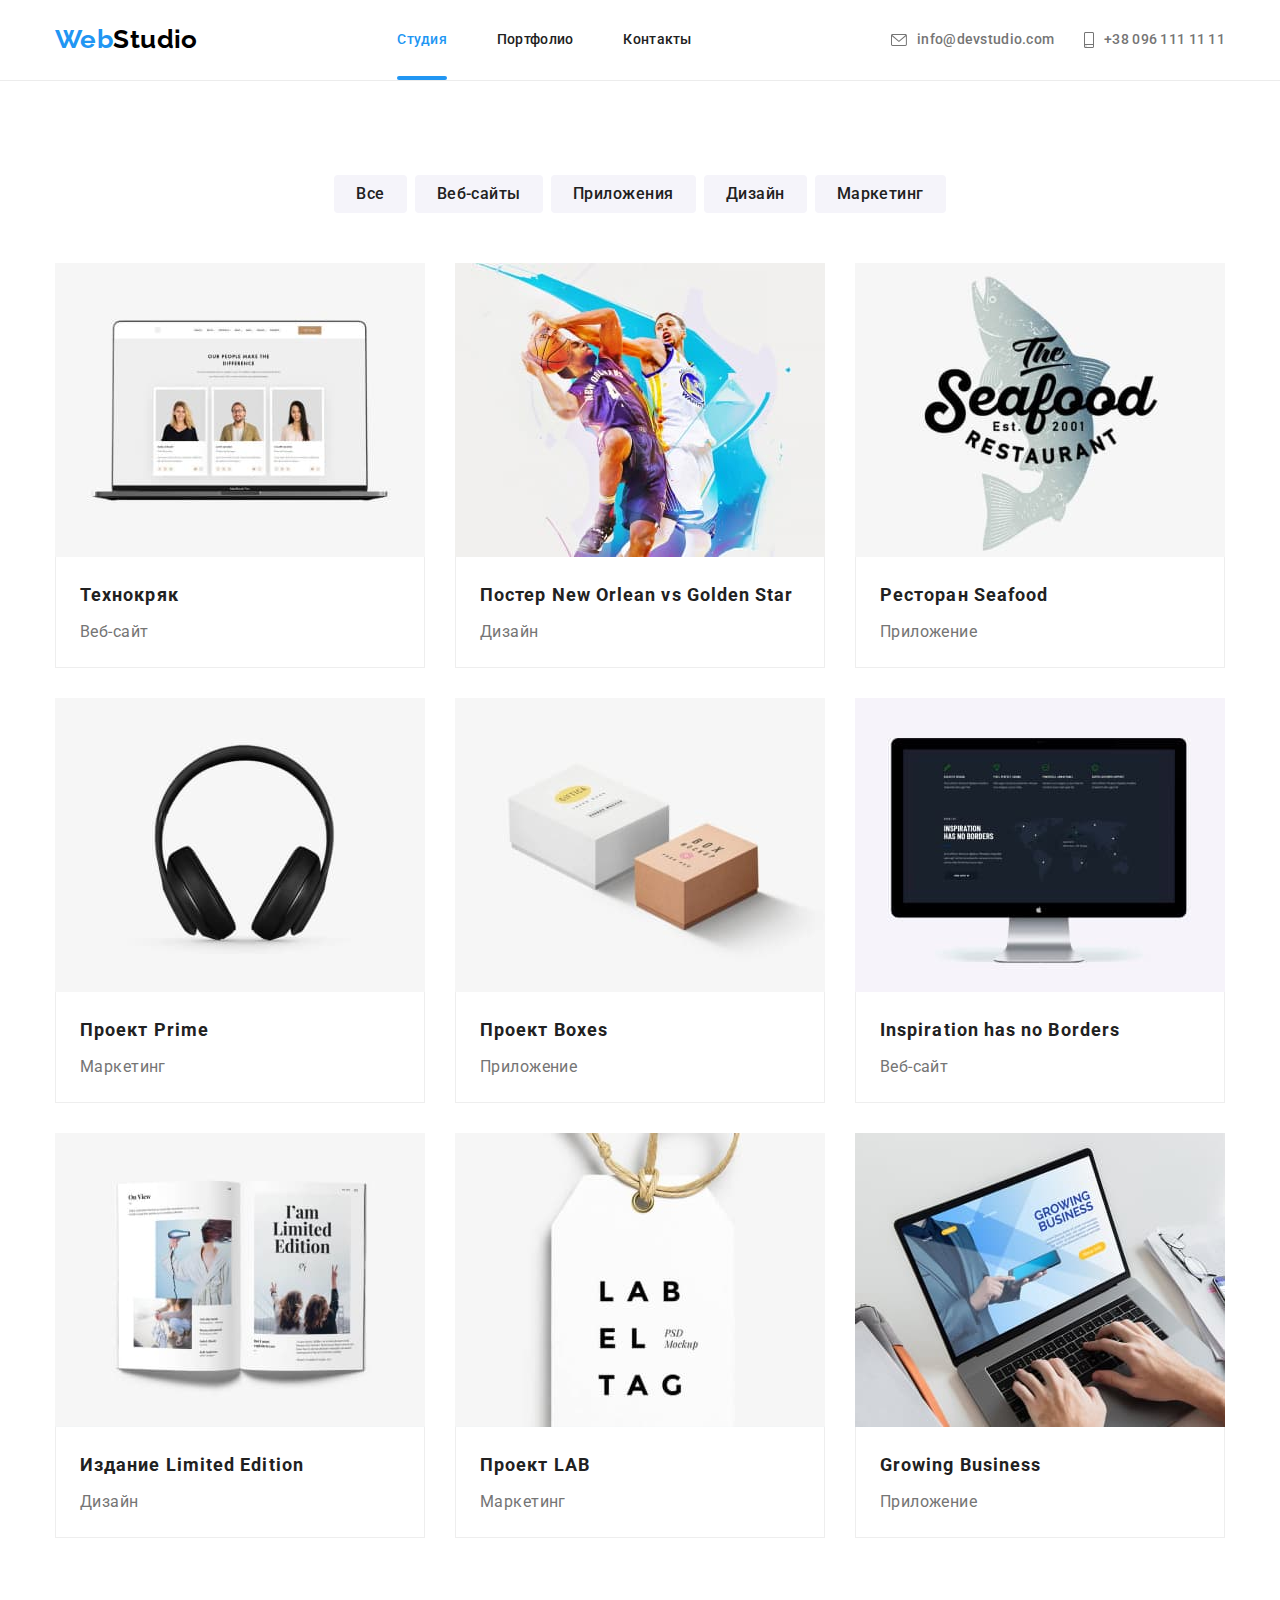
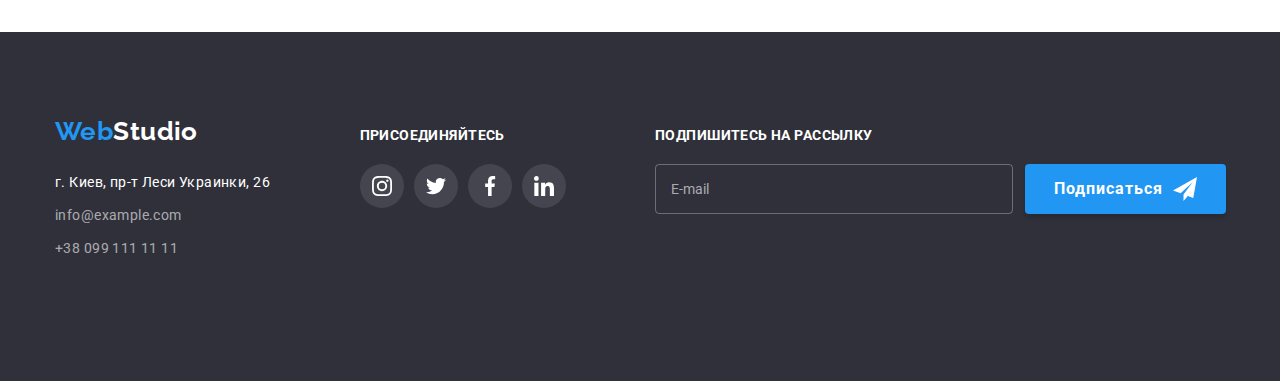
==== commit b684c1e2: "fixed header adaptive" ====
--- a/portfolio.html
+++ b/portfolio.html
@@ -19,19 +19,22 @@
         <div class="container">
             <nav class="navigation">
                 <a href="./index.html" class="logo logo--blk"><span class="logo__accent">Web</span>Studio</a>
-                <button type="button" class="menu-button" aria-expanded="false" aria-controls="menu-container"
-                    data-menu-button>
-                    <svg class="menu-button__icon" width="40" height="40" aria-label="Переключатель мобильного меню">
+                <button type="button" class="menu-toggle js-open-menu" aria-expanded="false" aria-controls="menu-container">
+                    <svg class="menu-toggle__icon" width="40" height="40" aria-label="Переключатель мобильного меню">
                         <use class="icon-menu" href="./images/icons-sprite5.svg#menu">
                         </use>
-                        <use class="icon-cross" href="./images/icons-sprite5.svg#close_menu"></use>
                     </svg>
                 </button>
-                <div class="menu-button__container" id="menu-container" data-menu>
+                <div class="menu-button__container js-menu-container" id="menu-container">
+                    <button type="button" class="menu-toggle js-close-menu">
+                        <svg class="menu-toggle__icon" width="40" height="40" aria-label="Переключатель мобильного меню">
+                            <use class="icon-cross" href="./images/icons-sprite5.svg#close_menu"></use>
+                        </svg>
+                    </button>
                     <ul class="navigation__list">
-                        <li class="navigation__item"> <a href="./index.html" class="navigation__link">Студия</a>
-                        </li>
-                        <li class="navigation__item"> <a href="./portfolio.html" class="navigation__link current">Портфолио</a>
+                        <li class="navigation__item"> <a href="./index.html" class="navigation__link current">Студия</a>
+                        </li>
+                        <li class="navigation__item"> <a href="./portfolio.html" class="navigation__link">Портфолио</a>
                         </li>
                         <li class="navigation__item"> <a href="#" class="navigation__link">Контакты</a>
                         </li>
--- a/css/main.min.css
+++ b/css/main.min.css
@@ -1 +1 @@
-:root{--main-text-color: #212121;--accent-color: #2196f3;--black-color: #000000;--white-color: #ffffff;--secondary-text-color: #757575;--footer-contact-color: rgba(255, 255, 255, 0.6);--secondary-bgd: #2f303a;--secondary-section-bgd: #f5f4fa;--icon-color: #afb1b8;--transition-time: 250ms;--cubic: cubic-bezier(0.4, 0, 0.2, 1)}.pic-list__bgr,.feature-item__box,.clients__link,.social-links__link,.social-links,.modal__close-btn{display:-webkit-box;display:-ms-flexbox;display:flex;-webkit-box-pack:center;-ms-flex-pack:center;justify-content:center;-webkit-box-align:center;-ms-flex-align:center;align-items:center}body{font-family:"Roboto",sans-serif;font-size:14px;letter-spacing:.03em;background-color:var(--white-color);color:var(--main-text-color)}body.modal-open{overflow:hidden}ul{list-style:none;margin:0;padding-left:0px}a{text-decoration:none}h1,h2,h3,p{margin:0}img{display:block;max-width:100%;height:auto}.backdrop.is-hidden{visibility:hidden;opacity:0;pointer-events:none}.button{display:inline-block;font-family:inherit;font-weight:700;font-size:16px;line-height:1.88;letter-spacing:.06em;color:var(--white-color);background-color:var(--accent-color);border:0px;-webkit-box-shadow:0px 4px 4px rgba(0,0,0,.15);box-shadow:0px 4px 4px rgba(0,0,0,.15);border-radius:4px;cursor:pointer;-webkit-transition:background-color var(--transition-time) var(--cubic);transition:background-color var(--transition-time) var(--cubic)}.button:hover,.button:focus{background-color:#188ce8}.container{outline:2px solid violet;margin:0 auto;padding:0 15px}@media screen and (min-width: 480px){.container{width:480px}}@media screen and (min-width: 768px){.container{width:768px}}@media screen and (min-width: 1200px){.container{width:1200px}}.backdrop{position:fixed;top:0;left:0;width:100%;height:100%;background:rgba(0,0,0,.2);opacity:1;-webkit-transition:opacity var(--transition-time) var(--cubic);transition:opacity var(--transition-time) var(--cubic);z-index:10}@media screen and (max-width: 767px){.backdrop{padding:94px 15px;overflow-y:scroll}}.backdrop.is-hidden .modal{-webkit-transform:translate(-50%, -50%) scale(0.8);transform:translate(-50%, -50%) scale(0.8)}.modal{position:relative;padding:40px;background:var(--white-color);border-radius:4px;-webkit-box-shadow:0px 1px 3px rgba(0,0,0,.12),0px 1px 1px rgba(0,0,0,.14),0px 2px 1px rgba(0,0,0,.2);box-shadow:0px 1px 3px rgba(0,0,0,.12),0px 1px 1px rgba(0,0,0,.14),0px 2px 1px rgba(0,0,0,.2);-webkit-transition:-webkit-transform 500ms var(--cubic);transition:-webkit-transform 500ms var(--cubic);transition:transform 500ms var(--cubic);transition:transform 500ms var(--cubic), -webkit-transform 500ms var(--cubic)}.modal__close-btn{position:absolute;top:8px;right:8px;padding:0;width:30px;height:30px;background:var(--white-color);border:1px solid rgba(0,0,0,.1);border-radius:50%;cursor:pointer;-webkit-transition:fill var(--transition-time) var(--cubic);transition:fill var(--transition-time) var(--cubic)}.modal__title{margin-bottom:12px;font-weight:700;font-size:20px;line-height:1.5;text-align:center;color:var(--main-text-color)}@media screen and (min-width: 480px){.modal{position:absolute;left:50%;top:50%;max-width:450px;max-height:609px;-webkit-transform:translate(-50%, -50%) scale(1);transform:translate(-50%, -50%) scale(1)}}@media screen and (min-width: 1200px){.modal{max-width:528px;max-height:581px;-webkit-transform:translate(-50%, -50%) scale(1);transform:translate(-50%, -50%) scale(1)}}@media screen and (min-width: 1199px){.modal__title{line-height:1.15}}.modal__close-btn:hover,.modal__close-btn:focus{fill:var(--accent-color)}.section{outline:2px solid tomato;padding:60px 0}@media screen and (min-width: 1200px){.section{padding:94px 0}}.section__title{margin-bottom:30px;font-size:28px;line-height:1.19;text-align:center;color:var(--main-text-color)}@media screen and (min-width: 1200px){.section__title{font-size:36px;line-height:1.16;margin-bottom:50px}}.social-links__item{width:44px;height:44px;fill:var(--icon-color);border-radius:50%;-webkit-transition:background-color var(--transition-time) var(--cubic);transition:background-color var(--transition-time) var(--cubic)}.social-links__item:not(:last-child){margin-right:10px}.social-links__link{width:100%;height:100%;border-radius:50%;-webkit-transition:fill var(--transition-time) var(--cubic);transition:fill var(--transition-time) var(--cubic)}.social-links__item--icon-white{fill:var(--white-color)}.social-links__link--bgr-grey{background:rgba(255,255,255,.1)}.social-links__item:hover,.social-links__link:focus{background-color:var(--accent-color);fill:var(--white-color)}.visually-hidden{position:absolute;width:1px;height:1px;margin:-1px;border:0;padding:0;white-space:nowrap;-webkit-clip-path:inset(100%);clip-path:inset(100%);clip:rect(0 0 0 0);overflow:hidden}.clients{display:-webkit-box;display:-ms-flexbox;display:flex;-ms-flex-wrap:wrap;flex-wrap:wrap;margin:-15px;fill:var(--icon-color)}.clients__item{width:170px;height:92px;margin:15px;width:calc((100% - 60px)/2)}@media screen and (min-width: 768px){.clients__item{margin:15px;width:calc((100% - 90px)/3)}}@media screen and (min-width: 1200px){.clients__item{width:calc((100% - 180px)/6)}}.clients__link{width:100%;height:100%;border:1px solid var(--icon-color);border-radius:4px;-webkit-transition:border var(--transition-time) var(--cubic),fill var(--transition-time) var(--cubic);transition:border var(--transition-time) var(--cubic),fill var(--transition-time) var(--cubic)}.clients__link:hover,.clients__link:focus{fill:var(--accent-color);border:1px solid var(--accent-color)}@media screen and (min-width: 768px){.features{display:-webkit-box;display:-ms-flexbox;display:flex;-ms-flex-wrap:wrap;flex-wrap:wrap;margin:-15px}}@media screen and (min-width: 1200px){.features{-ms-flex-wrap:nowrap;flex-wrap:nowrap}}@media screen and (max-width: 767px){.feature-item:not(:last-child){margin-bottom:30px}}@media screen and (min-width: 768px){.feature-item{margin:15px;width:calc((100% - 60px)/2)}}@media screen and (min-width: 1200px){.feature-item{width:calc((100% - 120px)/4)}}.feature-item__box{background:var(--secondary-section-bgd);min-height:120px;width:100%;border-radius:4px;margin-bottom:30px}.feature-item__title{font-size:14px;line-height:1.14;color:var(--main-text-color);text-transform:uppercase;margin-bottom:10px}@media screen and (max-width: 767px){.feature-item__title{text-align:center}}.feature-item__desc{line-height:1.71;color:var(--secondary-text-color)}.portfolio__filter{display:-webkit-box;display:-ms-flexbox;display:flex;-ms-flex-wrap:wrap;flex-wrap:wrap;margin-bottom:30px;row-gap:15px;-webkit-column-gap:8px;-moz-column-gap:8px;column-gap:8px}@media screen and (min-width: 768px){.portfolio__filter{-webkit-box-pack:center;-ms-flex-pack:center;justify-content:center}}@media screen and (min-width: 1200px){.portfolio__filter{margin-bottom:50px}}.portfolio__button{padding:6px 22px;font-family:inherit;font-weight:500;font-size:16px;line-height:1.62;letter-spacing:.03em;text-align:center;color:var(--main-text-color);background:var(--secondary-section-bgd);border:0px;border-radius:4px;cursor:pointer;-webkit-transition:color var(--transition-time) var(--cubic),background-color var(--transition-time) var(--cubic),-webkit-box-shadow var(--transition-time) var(--cubic);transition:color var(--transition-time) var(--cubic),background-color var(--transition-time) var(--cubic),-webkit-box-shadow var(--transition-time) var(--cubic);transition:color var(--transition-time) var(--cubic),background-color var(--transition-time) var(--cubic),box-shadow var(--transition-time) var(--cubic);transition:color var(--transition-time) var(--cubic),background-color var(--transition-time) var(--cubic),box-shadow var(--transition-time) var(--cubic),-webkit-box-shadow var(--transition-time) var(--cubic)}.portfolio__button:hover,.portfolio__button:focus{color:var(--white-color);background-color:var(--accent-color);-webkit-box-shadow:0px 3px 1px rgba(0,0,0,.1),0px 1px 2px rgba(0,0,0,.08),0px 2px 2px rgba(0,0,0,.12);box-shadow:0px 3px 1px rgba(0,0,0,.1),0px 1px 2px rgba(0,0,0,.08),0px 2px 2px rgba(0,0,0,.12)}.footer{background:var(--secondary-bgd);padding:60px 0px}.footer__box{display:-webkit-box;display:-ms-flexbox;display:flex;-webkit-box-orient:vertical;-webkit-box-direction:normal;-ms-flex-direction:column;flex-direction:column;-webkit-box-align:center;-ms-flex-align:center;align-items:center}@media screen and (min-width: 768px){.footer__box{-webkit-box-orient:initial;-webkit-box-direction:initial;-ms-flex-direction:initial;flex-direction:initial;-ms-flex-wrap:wrap;flex-wrap:wrap;-ms-flex-pack:distribute;justify-content:space-around;-webkit-box-align:baseline;-ms-flex-align:baseline;align-items:baseline}}@media screen and (min-width: 1200px){.footer__box{-webkit-box-pack:justify;-ms-flex-pack:justify;justify-content:space-between}}.footer__logo{display:block;text-align:center}.footer__address-box{display:block;max-width:232px;margin-bottom:60px}@media screen and (max-width: 1199px){.footer__address-box{text-align:center}}.footer__address{font-style:normal;line-height:1.71}.footer__link{color:var(--footer-contact-color);-webkit-transition:color var(--transition-time) var(--cubic);transition:color var(--transition-time) var(--cubic)}.footer__social-links-box{margin-bottom:60px}@media screen and (max-width: 1199px){.footer__social-links-box{text-align:center}}.footer__address-item:not(:last-child){margin-bottom:9px}.footer__address-item--color{color:var(--white-color)}.footer__link:hover,.footer__link:focus{color:var(--accent-color)}.join-call{margin-bottom:20px;font-weight:700;line-height:1.14;color:var(--white-color);text-transform:uppercase}.footer__social-links{margin-top:20px}.footer__subscribe-form-box{max-width:570px}.subscribe{display:-webkit-box;display:-ms-flexbox;display:flex;-webkit-box-orient:vertical;-webkit-box-direction:normal;-ms-flex-direction:column;flex-direction:column;-webkit-box-align:center;-ms-flex-align:center;align-items:center;width:100%}@media screen and (max-width: 1199px){.subscribe{text-align:center}}@media screen and (min-width: 1200px){.subscribe{-webkit-box-orient:inherit;-webkit-box-direction:inherit;-ms-flex-direction:inherit;flex-direction:inherit;-webkit-box-align:end;-ms-flex-align:end;align-items:flex-end}}.subscribe__input{width:100%;height:50px;margin-top:20px;margin-right:12px;padding:15px;background-color:inherit;border:1px solid rgba(255,255,255,.3);-webkit-filter:drop-shadow 0px 4px 4px rgba(0,0,0,.15);filter:drop-shadow 0px 4px 4px rgba(0,0,0,.15);border-radius:4px;color:var(--white-color)}@media screen and (min-width: 1200px){.subscribe__input{width:358px}}.subscribe__input::-webkit-input-placeholder{color:rgba(255,255,255,.6)}.subscribe__input::-moz-placeholder{color:rgba(255,255,255,.6)}.subscribe__input:-ms-input-placeholder{color:rgba(255,255,255,.6)}.subscribe__input::-ms-input-placeholder{color:rgba(255,255,255,.6)}.subscribe__input::placeholder{color:rgba(255,255,255,.6)}.subscribe__btn{display:-webkit-box;display:-ms-flexbox;display:flex;-webkit-box-pack:center;-ms-flex-pack:center;justify-content:center;-webkit-box-align:center;-ms-flex-align:center;align-items:center;padding:10px 29px;margin-top:20px}.subscribe__icon-send{margin-left:10px}.hero{background:var(--secondary-bgd);text-align:center;padding-top:120px;padding-bottom:120px}@media screen and (min-width: 1200px){.hero{padding-top:200px;padding-bottom:200px}}.hero__title{max-width:360px;margin-bottom:30px;margin-left:auto;margin-right:auto;font-weight:900;font-size:26px;line-height:1.62;letter-spacing:.06em;text-align:center;text-transform:uppercase;color:var(--white-color)}@media screen and (min-width: 1200px){.hero__title{max-width:700px;font-size:44px;line-height:1.36}}.overlay{max-width:1600px;max-height:600px;margin:0 auto;background-image:-webkit-gradient(linear, left top, left bottom, from(rgba(47, 48, 58, 0.4)), color-stop(rgba(47, 48, 58, 0.4)), color-stop(rgba(47, 48, 58, 0.4)), to(rgba(47, 48, 58, 0.4))),url(../images/Img.jpg);background-image:linear-gradient(rgba(47, 48, 58, 0.4), rgba(47, 48, 58, 0.4), rgba(47, 48, 58, 0.4), rgba(47, 48, 58, 0.4)),url(../images/Img.jpg);background-position:center;background-size:cover}.hero__btn{padding:10px 32px}.logo{padding-top:25px;padding-bottom:25px;font-family:"Raleway";font-weight:700;font-size:26px;line-height:1.19}@media screen and (min-width: 1200px){.logo{margin-right:auto}}@media screen and (max-width: 1199px){.logo{font-size:24px;line-height:1.17}}.logo__accent{color:var(--accent-color)}.logo--blk{color:var(--black-color)}.logo--wht{color:var(--white-color)}.menu-button{display:block;margin:10px 0px;padding:0;border:none;background-color:rgba(0,0,0,0);cursor:pointer;-webkit-transition:fill var(--transition-time) var(--cubic);transition:fill var(--transition-time) var(--cubic)}.menu-button__icon{fill:var(--main-text-color #212121)}@media screen and (min-width: 768px){.menu-button{display:none}}.menu-button .icon-cross{display:none}.menu-button.is-open .icon-cross{display:block}.menu-button.is-open .icon-menu{display:none}.menu-button:hover{fill:var(--accent-color)}.menu-button__container{background-color:aqua;display:-webkit-box;display:-ms-flexbox;display:flex;width:100%;height:100%;z-index:5}@media screen and (max-width: 767px){.menu-button__container{display:none;position:absolute;top:100%;left:0;height:auto;padding:48px 40px}}.menu-button__container.is-open{display:block}@media screen and (min-width: 768px){.menu-button__container.is-open{display:-webkit-box;display:-ms-flexbox;display:flex}}.order-form__label{position:relative;display:block;width:100%;margin-bottom:10px;font-size:12px;line-height:1.16;letter-spacing:.01em;color:var(--secondary-text-color)}.order-form__input{width:100%;margin-top:4px;padding:11px;padding-left:42px;border:1px solid rgba(33,33,33,.2);border-radius:4px;-webkit-transition:border-color var(--transition-time) var(--cubic);transition:border-color var(--transition-time) var(--cubic)}.order-form__icon{position:absolute;bottom:11px;left:12px;-webkit-transition:fill var(--transition-time) var(--cubic);transition:fill var(--transition-time) var(--cubic)}.order-form__comment-input{resize:none;width:100%;height:120px;padding:12px 16px;font-size:12px;line-height:1.16;letter-spacing:.01em;color:var(--main-text-color)}.order-form__label:hover,.order-form__input:hover,.order-form__input:focus,.order-form__icon:hover{fill:var(--accent-color);border-color:var(--accent-color)}.order-form__input:focus+.order-form__icon{fill:var(--accent-color)}.comment-field{margin-bottom:20px}.order-form__comment-input::-webkit-input-placeholder{color:rgba(117,117,117,.5)}.order-form__comment-input::-moz-placeholder{color:rgba(117,117,117,.5)}.order-form__comment-input:-ms-input-placeholder{color:rgba(117,117,117,.5)}.order-form__comment-input::-ms-input-placeholder{color:rgba(117,117,117,.5)}.order-form__comment-input::placeholder{color:rgba(117,117,117,.5)}.checkbox{position:relative;display:-webkit-box;display:-ms-flexbox;display:flex;-webkit-box-pack:start;-ms-flex-pack:start;justify-content:start;-webkit-box-align:center;-ms-flex-align:center;align-items:center;margin-bottom:30px;font-size:12px;line-height:1.17}@media screen and (min-width: 1200px){.checkbox{display:-webkit-box;display:-ms-flexbox;display:flex;-webkit-box-pack:center;-ms-flex-pack:center;justify-content:center;-webkit-box-align:center;-ms-flex-align:center;align-items:center;font-size:14px;line-height:1.71}}.checkbox__input{position:absolute;width:1px;height:1px;margin:-1px;border:0;padding:0;white-space:nowrap;-webkit-clip-path:inset(100%);clip-path:inset(100%);clip:rect(0 0 0 0);overflow:hidden}.checkbox__field{position:absolute;width:16px;height:15px;left:0;background-image:url(../images/icon-unchecked.svg)}@media screen and (min-width: 1200px){.checkbox__field{left:14px;top:4px}}.checkbox__agreement{margin-left:23px;color:var(--secondary-text-color)}.checkbox__agreement-link{color:var(--accent-color);text-decoration:underline}.checkbox__input:focus-visible+.checkbox__field{background-image:url(../images/icon-unchecked-focused.svg)}.checkbox__input:checked:focus+.checkbox__field{background-image:url(../images/icon-check.svg)}.send-btn{display:-webkit-box;display:-ms-flexbox;display:flex;margin:0 auto;padding:10px 56px}.header{border-bottom:1px solid #ececec;position:relative}.navigation{display:-webkit-box;display:-ms-flexbox;display:flex;-webkit-box-pack:justify;-ms-flex-pack:justify;justify-content:space-between;width:100%}@media screen and (min-width: 768px){.navigation__list{display:-webkit-box;display:-ms-flexbox;display:flex;margin-left:auto}}.navigation__item{position:relative;display:-webkit-box;display:-ms-flexbox;display:flex;padding-top:32px;padding-bottom:32px}.navigation__item:not(:last-child){margin-right:50px}.navigation__link{font-weight:500;line-height:1.14;letter-spacing:.02em;color:var(--main-text-color);-webkit-transition:color var(--transition-time) var(--cubic);transition:color var(--transition-time) var(--cubic)}@media screen and (max-width: 767px){.navigation__link{font-size:40px;line-height:1.17}}.navigation__link:hover,.navigation__link:focus{color:var(--accent-color)}.current{color:var(--accent-color)}@media screen and (min-width: 768px){.current:after{content:"";position:absolute;left:0;bottom:0;width:100%;height:4px;background:var(--accent-color);border-radius:2px}}@media screen and (max-width: 767px){.header-contacts{display:-webkit-box;display:-ms-flexbox;display:flex;-webkit-box-orient:vertical;-webkit-box-direction:reverse;-ms-flex-direction:column-reverse;flex-direction:column-reverse}}@media screen and (min-width: 768px)and (max-width: 1199px){.header-contacts{display:-webkit-box;display:-ms-flexbox;display:flex;-webkit-box-orient:vertical;-webkit-box-direction:normal;-ms-flex-direction:column;flex-direction:column;-webkit-box-pack:center;-ms-flex-pack:center;justify-content:center;row-gap:10px;margin-left:auto}}@media screen and (min-width: 1200px){.header-contacts{display:-webkit-box;display:-ms-flexbox;display:flex;margin-left:auto}}.header-contacts__icon{margin-right:10px;fill:currentColor}@media screen and (max-width: 767px){.header-contacts__icon{display:none}}.header-contacts__link{font-weight:500;line-height:1.14;letter-spacing:.02em;color:var(--main-text-color);-webkit-transition:color var(--transition-time) var(--cubic);transition:color var(--transition-time) var(--cubic)}.header-contacts__item{position:relative;display:-webkit-box;display:-ms-flexbox;display:flex;padding-top:32px;padding-bottom:32px}@media screen and (min-width: 768px)and (max-width: 1199px){.header-contacts__item{padding:0}}@media screen and (min-width: 1200px){.header-contacts__item:not(:last-child){margin-right:30px}}.header-contacts__link:hover,.header-contacts__link:focus{color:var(--accent-color)}.header-contacts__icon:hover{fill:var(--accent-color)}.contact-feature{display:-webkit-box;display:-ms-flexbox;display:flex;-webkit-box-align:center;-ms-flex-align:center;align-items:center;color:var(--secondary-text-color)}@media screen and (max-width: 767px){.mob-menu-mail{font-size:24px;line-height:1.17}}@media screen and (max-width: 767px){.mob-menu-tel{font-size:34px;line-height:1.15;color:var(--accent-color)}}@media screen and (max-width: 767px){.mob-menu-item-mail{padding-top:0px;padding-bottom:64px}}@media screen and (max-width: 767px){.header-social-links{display:-webkit-box;display:-ms-flexbox;display:flex;-ms-flex-wrap:wrap;flex-wrap:wrap;margin-left:-10px}.header-social-links__item{padding:0px 10px}.header-social-links__item:not(:last-child){border-right:1px solid rgba(33,33,33,.2)}.header-social-links__link{font-weight:500;font-size:18px;line-height:1.22;letter-spacing:.02em;color:var(--accent-color)}}@media screen and (min-width: 768px){.header-social-links{display:none}}@media screen and (min-width: 768px){.portfolio__grid{display:-webkit-box;display:-ms-flexbox;display:flex;-ms-flex-wrap:wrap;flex-wrap:wrap;margin:-15px}}.portfolio-item{background:var(--white-color)}@media screen and (max-width: 767px){.portfolio-item:not(:last-child){margin-bottom:30px}}@media screen and (min-width: 768px){.portfolio-item{margin:15px;width:calc((100% - 60px)/2)}}@media screen and (min-width: 1200px){.portfolio-item{width:calc((100% - 90px)/3)}}.portfolio-item__link{display:block;height:100%;-webkit-transition:-webkit-box-shadow var(--transition-time) var(--cubic);transition:-webkit-box-shadow var(--transition-time) var(--cubic);transition:box-shadow var(--transition-time) var(--cubic);transition:box-shadow var(--transition-time) var(--cubic), -webkit-box-shadow var(--transition-time) var(--cubic)}.portfolio-item__overlay{position:relative;overflow:hidden}.portfolio-item__overlay-desc{position:absolute;top:0;left:0;width:100%;height:100%;padding:63px 24px;font-style:inherit;font-size:18px;line-height:1.56;color:var(--white-color);background:rgba(33,150,243,.9);-webkit-transform:translateY(100%);transform:translateY(100%);-webkit-transition:-webkit-transform var(--transition-time) var(--cubic);transition:-webkit-transform var(--transition-time) var(--cubic);transition:transform var(--transition-time) var(--cubic);transition:transform var(--transition-time) var(--cubic), -webkit-transform var(--transition-time) var(--cubic)}.portfolio-item__card-desc{padding:20px 24px;border-right:1px solid #eee;border-bottom:1px solid #eee;border-left:1px solid #eee}.portfolio-item__link-title{font-size:18px;line-height:2;letter-spacing:.06em;color:var(--main-text-color);margin-bottom:4px}.portfolio-item__link-desc{font-size:16px;line-height:1.88;color:var(--secondary-text-color)}@media screen and (min-width: 768px)and (max-width: 1199px){.portfolio-item-container-stretch{padding:20px 24px 56px 24px}}.portfolio-item__link:hover,.portfolio-item__link:focus{-webkit-box-shadow:0px 1px 1px rgba(0,0,0,.12),0px 4px 4px rgba(0,0,0,.06),1px 4px 6px rgba(0,0,0,.16);box-shadow:0px 1px 1px rgba(0,0,0,.12),0px 4px 4px rgba(0,0,0,.06),1px 4px 6px rgba(0,0,0,.16)}.portfolio-item__link:hover .portfolio-item__overlay-desc,.portfolio-item__link:focus .portfolio-item__overlay-desc{-webkit-transform:translateY(0);transform:translateY(0)}.section-bgr{background:var(--secondary-section-bgd)}.team{font-size:16px;line-height:1.18;text-align:center}@media screen and (min-width: 768px)and (max-width: 1199px){.team{display:-webkit-box;display:-ms-flexbox;display:flex;-ms-flex-wrap:wrap;flex-wrap:wrap;margin:-15px}}@media screen and (min-width: 1200px){.team{display:-webkit-box;display:-ms-flexbox;display:flex;-ms-flex-wrap:nowrap;flex-wrap:nowrap}}.team__item{background-color:var(--white-color);-webkit-box-shadow:0px 1px 3px rgba(0,0,0,.12),0px 1px 1px rgba(0,0,0,.14),0px 2px 1px rgba(0,0,0,.2);box-shadow:0px 1px 3px rgba(0,0,0,.12),0px 1px 1px rgba(0,0,0,.14),0px 2px 1px rgba(0,0,0,.2);border-radius:0px 0px 4px 4px;margin-bottom:24px}@media screen and (min-width: 768px){.team__item{margin:15px;width:calc((100% - 60px)/2)}}@media screen and (min-width: 1200px){.team__item{width:calc((100% - 120px)/4)}}@media screen and (max-width: 767px){.team__item:not(:last-child){margin-bottom:30px}}.team__img{margin-bottom:30px;margin-left:auto;margin-right:auto}.team__name{margin-bottom:10px;font-weight:500;font-size:16px;line-height:1.18;color:var(--main-text-color)}.team__position{margin-bottom:16px;color:var(--secondary-text-color)}@media screen and (min-width: 768px){.team__social-links{margin-bottom:24px}}@media screen and (min-width: 1200px){.team__social-links{margin-bottom:30px}}.team__social-links .social-links__item{margin-bottom:24px}.no-top-padding{padding-top:0}@media screen and (max-width: 1199px){.no-top-padding{display:none}}.pic-list{display:-webkit-box;display:-ms-flexbox;display:flex;-webkit-box-pack:justify;-ms-flex-pack:justify;justify-content:space-between}.pic-list__item{position:relative}.pic-list__bgr{position:absolute;left:0;bottom:0;width:100%;height:70px;background:rgba(47,48,58,.8)}.pic-list__desc{font-weight:700;text-transform:uppercase;color:var(--white-color)}/*# sourceMappingURL=main.min.css.map */+:root{--main-text-color: #212121;--accent-color: #2196f3;--black-color: #000000;--white-color: #ffffff;--secondary-text-color: #757575;--footer-contact-color: rgba(255, 255, 255, 0.6);--secondary-bgd: #2f303a;--secondary-section-bgd: #f5f4fa;--icon-color: #afb1b8;--transition-time: 250ms;--cubic: cubic-bezier(0.4, 0, 0.2, 1)}.pic-list__bgr,.feature-item__box,.clients__link,.social-links__link,.social-links,.modal__close-btn{display:-webkit-box;display:-ms-flexbox;display:flex;-webkit-box-pack:center;-ms-flex-pack:center;justify-content:center;-webkit-box-align:center;-ms-flex-align:center;align-items:center}body{font-family:"Roboto",sans-serif;font-size:14px;letter-spacing:.03em;background-color:var(--white-color);color:var(--main-text-color)}body.modal-open{overflow:hidden}ul{list-style:none;margin:0;padding-left:0px}a{text-decoration:none}h1,h2,h3,p{margin:0}img{display:block;max-width:100%;height:auto}.backdrop.is-hidden{visibility:hidden;opacity:0;pointer-events:none}.button{display:inline-block;font-family:inherit;font-weight:700;font-size:16px;line-height:1.88;letter-spacing:.06em;color:var(--white-color);background-color:var(--accent-color);border:0px;-webkit-box-shadow:0px 4px 4px rgba(0,0,0,.15);box-shadow:0px 4px 4px rgba(0,0,0,.15);border-radius:4px;cursor:pointer;-webkit-transition:background-color var(--transition-time) var(--cubic);transition:background-color var(--transition-time) var(--cubic)}.button:hover,.button:focus{background-color:#188ce8}.container{margin:0 auto;padding:0 15px}@media screen and (min-width: 480px){.container{width:480px}}@media screen and (min-width: 768px){.container{width:768px}}@media screen and (min-width: 1200px){.container{width:1200px}}.backdrop{position:fixed;top:0;left:0;width:100%;height:100%;background:rgba(0,0,0,.2);opacity:1;-webkit-transition:opacity var(--transition-time) var(--cubic);transition:opacity var(--transition-time) var(--cubic);z-index:10}@media screen and (max-width: 767px){.backdrop{padding:94px 15px;overflow-y:scroll}}.backdrop.is-hidden .modal{-webkit-transform:translate(-50%, -50%) scale(0.8);transform:translate(-50%, -50%) scale(0.8)}.modal{position:relative;padding:40px;background:var(--white-color);border-radius:4px;-webkit-box-shadow:0px 1px 3px rgba(0,0,0,.12),0px 1px 1px rgba(0,0,0,.14),0px 2px 1px rgba(0,0,0,.2);box-shadow:0px 1px 3px rgba(0,0,0,.12),0px 1px 1px rgba(0,0,0,.14),0px 2px 1px rgba(0,0,0,.2);-webkit-transition:-webkit-transform 500ms var(--cubic);transition:-webkit-transform 500ms var(--cubic);transition:transform 500ms var(--cubic);transition:transform 500ms var(--cubic), -webkit-transform 500ms var(--cubic)}.modal__close-btn{position:absolute;top:8px;right:8px;padding:0;width:30px;height:30px;background:var(--white-color);border:1px solid rgba(0,0,0,.1);border-radius:50%;cursor:pointer;-webkit-transition:fill var(--transition-time) var(--cubic);transition:fill var(--transition-time) var(--cubic)}.modal__title{margin-bottom:12px;font-weight:700;font-size:20px;line-height:1.5;text-align:center;color:var(--main-text-color)}@media screen and (min-width: 480px){.modal{position:absolute;left:50%;top:50%;width:450px;height:609px;-webkit-transform:translate(-50%, -50%) scale(1);transform:translate(-50%, -50%) scale(1)}}@media screen and (min-width: 1200px){.modal{width:528px;height:581px;-webkit-transform:translate(-50%, -50%) scale(1);transform:translate(-50%, -50%) scale(1)}}@media screen and (min-width: 1199px){.modal__title{line-height:1.15}}.modal__close-btn:hover,.modal__close-btn:focus{fill:var(--accent-color)}.section{padding:60px 0}@media screen and (min-width: 1200px){.section{padding:94px 0}}.section__title{margin-bottom:30px;font-size:28px;line-height:1.19;text-align:center;color:var(--main-text-color)}@media screen and (min-width: 1200px){.section__title{font-size:36px;line-height:1.16;margin-bottom:50px}}.social-links__item{width:44px;height:44px;fill:var(--icon-color);border-radius:50%;-webkit-transition:background-color var(--transition-time) var(--cubic);transition:background-color var(--transition-time) var(--cubic)}.social-links__item:not(:last-child){margin-right:10px}.social-links__link{width:100%;height:100%;border-radius:50%;-webkit-transition:fill var(--transition-time) var(--cubic);transition:fill var(--transition-time) var(--cubic)}.social-links__item--icon-white{fill:var(--white-color)}.social-links__link--bgr-grey{background:rgba(255,255,255,.1)}.social-links__item:hover,.social-links__link:focus{background-color:var(--accent-color);fill:var(--white-color)}.visually-hidden{position:absolute;width:1px;height:1px;margin:-1px;border:0;padding:0;white-space:nowrap;-webkit-clip-path:inset(100%);clip-path:inset(100%);clip:rect(0 0 0 0);overflow:hidden}.clients{display:-webkit-box;display:-ms-flexbox;display:flex;-ms-flex-wrap:wrap;flex-wrap:wrap;margin:-15px;fill:var(--icon-color)}.clients__item{width:170px;height:92px;margin:15px;width:calc((100% - 60px)/2)}@media screen and (min-width: 768px){.clients__item{margin:15px;width:calc((100% - 90px)/3)}}@media screen and (min-width: 1200px){.clients__item{width:calc((100% - 180px)/6)}}.clients__link{width:100%;height:100%;border:1px solid var(--icon-color);border-radius:4px;-webkit-transition:border var(--transition-time) var(--cubic),fill var(--transition-time) var(--cubic);transition:border var(--transition-time) var(--cubic),fill var(--transition-time) var(--cubic)}.clients__link:hover,.clients__link:focus{fill:var(--accent-color);border:1px solid var(--accent-color)}@media screen and (min-width: 768px){.features{display:-webkit-box;display:-ms-flexbox;display:flex;-ms-flex-wrap:wrap;flex-wrap:wrap;margin:-15px}}@media screen and (min-width: 1200px){.features{-ms-flex-wrap:nowrap;flex-wrap:nowrap}}@media screen and (max-width: 767px){.feature-item:not(:last-child){margin-bottom:30px}}@media screen and (min-width: 768px){.feature-item{margin:15px;width:calc((100% - 60px)/2)}}@media screen and (min-width: 1200px){.feature-item{width:calc((100% - 120px)/4)}}.feature-item__box{background:var(--secondary-section-bgd);min-height:120px;width:100%;border-radius:4px;margin-bottom:30px}.feature-item__title{font-size:14px;line-height:1.14;color:var(--main-text-color);text-transform:uppercase;margin-bottom:10px}@media screen and (max-width: 767px){.feature-item__title{text-align:center}}.feature-item__desc{line-height:1.71;color:var(--secondary-text-color)}.portfolio__filter{display:-webkit-box;display:-ms-flexbox;display:flex;-ms-flex-wrap:wrap;flex-wrap:wrap;margin-bottom:30px;row-gap:15px;-webkit-column-gap:8px;-moz-column-gap:8px;column-gap:8px}@media screen and (min-width: 768px){.portfolio__filter{-webkit-box-pack:center;-ms-flex-pack:center;justify-content:center}}@media screen and (min-width: 1200px){.portfolio__filter{margin-bottom:50px}}.portfolio__button{padding:6px 22px;font-family:inherit;font-weight:500;font-size:16px;line-height:1.62;letter-spacing:.03em;text-align:center;color:var(--main-text-color);background:var(--secondary-section-bgd);border:0px;border-radius:4px;cursor:pointer;-webkit-transition:color var(--transition-time) var(--cubic),background-color var(--transition-time) var(--cubic),-webkit-box-shadow var(--transition-time) var(--cubic);transition:color var(--transition-time) var(--cubic),background-color var(--transition-time) var(--cubic),-webkit-box-shadow var(--transition-time) var(--cubic);transition:color var(--transition-time) var(--cubic),background-color var(--transition-time) var(--cubic),box-shadow var(--transition-time) var(--cubic);transition:color var(--transition-time) var(--cubic),background-color var(--transition-time) var(--cubic),box-shadow var(--transition-time) var(--cubic),-webkit-box-shadow var(--transition-time) var(--cubic)}.portfolio__button:hover,.portfolio__button:focus{color:var(--white-color);background-color:var(--accent-color);-webkit-box-shadow:0px 3px 1px rgba(0,0,0,.1),0px 1px 2px rgba(0,0,0,.08),0px 2px 2px rgba(0,0,0,.12);box-shadow:0px 3px 1px rgba(0,0,0,.1),0px 1px 2px rgba(0,0,0,.08),0px 2px 2px rgba(0,0,0,.12)}.footer{background:var(--secondary-bgd);padding:60px 0px}.footer__box{display:-webkit-box;display:-ms-flexbox;display:flex;-webkit-box-orient:vertical;-webkit-box-direction:normal;-ms-flex-direction:column;flex-direction:column;-webkit-box-align:center;-ms-flex-align:center;align-items:center}@media screen and (min-width: 768px){.footer__box{-webkit-box-orient:initial;-webkit-box-direction:initial;-ms-flex-direction:initial;flex-direction:initial;-ms-flex-wrap:wrap;flex-wrap:wrap;-ms-flex-pack:distribute;justify-content:space-around;-webkit-box-align:baseline;-ms-flex-align:baseline;align-items:baseline}}@media screen and (min-width: 1200px){.footer__box{-webkit-box-pack:justify;-ms-flex-pack:justify;justify-content:space-between}}.footer__logo{display:block}@media screen and (max-width: 1199px){.footer__logo{text-align:center}}.footer__address-box{display:block;max-width:232px;margin-bottom:60px}@media screen and (max-width: 1199px){.footer__address-box{text-align:center}}.footer__address{font-style:normal;line-height:1.71}.footer__link{color:var(--footer-contact-color);-webkit-transition:color var(--transition-time) var(--cubic);transition:color var(--transition-time) var(--cubic)}.footer__social-links-box{margin-bottom:60px}@media screen and (max-width: 1199px){.footer__social-links-box{text-align:center}}.footer__address-item:not(:last-child){margin-bottom:9px}.footer__address-item--color{color:var(--white-color)}.footer__link:hover,.footer__link:focus{color:var(--accent-color)}.join-call{margin-bottom:20px;font-weight:700;line-height:1.14;color:var(--white-color);text-transform:uppercase}.footer__social-links{margin-top:20px}.footer__subscribe-form-box{max-width:570px}.subscribe{display:-webkit-box;display:-ms-flexbox;display:flex;-webkit-box-orient:vertical;-webkit-box-direction:normal;-ms-flex-direction:column;flex-direction:column;-webkit-box-align:center;-ms-flex-align:center;align-items:center;width:100%}@media screen and (max-width: 1199px){.subscribe{text-align:center}}@media screen and (min-width: 1200px){.subscribe{-webkit-box-orient:inherit;-webkit-box-direction:inherit;-ms-flex-direction:inherit;flex-direction:inherit;-webkit-box-align:end;-ms-flex-align:end;align-items:flex-end}}.subscribe__input{width:100%;height:50px;margin-top:20px;margin-right:12px;padding:15px;background-color:inherit;border:1px solid rgba(255,255,255,.3);-webkit-filter:drop-shadow 0px 4px 4px rgba(0,0,0,.15);filter:drop-shadow 0px 4px 4px rgba(0,0,0,.15);border-radius:4px;color:var(--white-color)}@media screen and (min-width: 1200px){.subscribe__input{width:358px}}.subscribe__input::-webkit-input-placeholder{color:rgba(255,255,255,.6)}.subscribe__input::-moz-placeholder{color:rgba(255,255,255,.6)}.subscribe__input:-ms-input-placeholder{color:rgba(255,255,255,.6)}.subscribe__input::-ms-input-placeholder{color:rgba(255,255,255,.6)}.subscribe__input::placeholder{color:rgba(255,255,255,.6)}.subscribe__btn{display:-webkit-box;display:-ms-flexbox;display:flex;-webkit-box-pack:center;-ms-flex-pack:center;justify-content:center;-webkit-box-align:center;-ms-flex-align:center;align-items:center;padding:10px 29px;margin-top:20px}.subscribe__icon-send{margin-left:10px}.hero{background:var(--secondary-bgd);text-align:center;padding-top:120px;padding-bottom:120px}@media screen and (min-width: 1200px){.hero{padding-top:200px;padding-bottom:200px}}.hero__title{max-width:360px;margin-bottom:30px;margin-left:auto;margin-right:auto;font-weight:900;font-size:26px;line-height:1.62;letter-spacing:.06em;text-align:center;text-transform:uppercase;color:var(--white-color)}@media screen and (min-width: 1200px){.hero__title{max-width:700px;font-size:44px;line-height:1.36}}.overlay{max-width:1600px;max-height:600px;margin:0 auto;background-image:-webkit-gradient(linear, left top, left bottom, from(rgba(47, 48, 58, 0.4)), color-stop(rgba(47, 48, 58, 0.4)), color-stop(rgba(47, 48, 58, 0.4)), to(rgba(47, 48, 58, 0.4))),url(../images/Img.jpg);background-image:linear-gradient(rgba(47, 48, 58, 0.4), rgba(47, 48, 58, 0.4), rgba(47, 48, 58, 0.4), rgba(47, 48, 58, 0.4)),url(../images/Img.jpg);background-position:center;background-size:cover}.hero__btn{padding:10px 32px}.logo{padding-top:24px;padding-bottom:24px;font-family:"Raleway";font-weight:700;font-size:26px;line-height:1.19}@media screen and (max-width: 767px){.logo{padding-top:16px;padding-bottom:16px}}@media screen and (max-width: 1199px){.logo{font-size:24px;line-height:1.17}}.logo__accent{color:var(--accent-color)}.logo--blk{color:var(--black-color)}.logo--wht{color:var(--white-color)}.menu-toggle{min-height:40px;min-width:40px;display:-webkit-box;display:-ms-flexbox;display:flex;-webkit-box-align:center;-ms-flex-align:center;align-items:center;-webkit-box-pack:center;-ms-flex-pack:center;justify-content:center;position:absolute;top:10px;right:10px;margin:0;padding:0;background-color:rgba(0,0,0,0);cursor:pointer;border:none;border-radius:50%;outline:none;-webkit-transition:fill var(--transition-time) var(--cubic);transition:fill var(--transition-time) var(--cubic)}.menu-toggle__icon{fill:var(--main-text-color #212121)}.menu-toggle:hover,.menu-toggle:focus{fill:var(--accent-color)}@media(min-width: 768px){.menu-toggle{display:none}}@media screen and (max-width: 767px){.menu-button__container{position:fixed;top:0;left:0;width:100vw;height:100vh;padding:48px 40px;z-index:999;background-color:var(--white-color);-webkit-transform:translateX(100%);transform:translateX(100%);-webkit-transition:-webkit-transform var(--transition-time) var(--cubic);transition:-webkit-transform var(--transition-time) var(--cubic);transition:transform var(--transition-time) var(--cubic);transition:transform var(--transition-time) var(--cubic), -webkit-transform var(--transition-time) var(--cubic)}}@media screen and (min-width: 768px){.menu-button__container{display:-webkit-box;display:-ms-flexbox;display:flex;width:100%}}.menu-button__container.is-open{-webkit-transform:translateX(0);transform:translateX(0)}.order-form__label{position:relative;display:block;width:100%;margin-bottom:10px;font-size:12px;line-height:1.16;letter-spacing:.01em;color:var(--secondary-text-color)}.order-form__input{width:100%;margin-top:4px;padding:11px;padding-left:42px;border:1px solid rgba(33,33,33,.2);border-radius:4px;-webkit-transition:border-color var(--transition-time) var(--cubic);transition:border-color var(--transition-time) var(--cubic)}.order-form__icon{position:absolute;bottom:11px;left:12px;-webkit-transition:fill var(--transition-time) var(--cubic);transition:fill var(--transition-time) var(--cubic)}.order-form__comment-input{resize:none;width:100%;height:120px;padding:12px 16px;font-size:12px;line-height:1.16;letter-spacing:.01em;color:var(--main-text-color)}.order-form__label:hover,.order-form__input:hover,.order-form__input:focus,.order-form__icon:hover{fill:var(--accent-color);border-color:var(--accent-color)}.order-form__input:focus+.order-form__icon{fill:var(--accent-color)}.comment-field{margin-bottom:20px}.order-form__comment-input::-webkit-input-placeholder{color:rgba(117,117,117,.5)}.order-form__comment-input::-moz-placeholder{color:rgba(117,117,117,.5)}.order-form__comment-input:-ms-input-placeholder{color:rgba(117,117,117,.5)}.order-form__comment-input::-ms-input-placeholder{color:rgba(117,117,117,.5)}.order-form__comment-input::placeholder{color:rgba(117,117,117,.5)}.checkbox{position:relative;display:-webkit-box;display:-ms-flexbox;display:flex;-webkit-box-pack:start;-ms-flex-pack:start;justify-content:start;-webkit-box-align:center;-ms-flex-align:center;align-items:center;margin-bottom:30px;font-size:12px;line-height:1.17}@media screen and (min-width: 1200px){.checkbox{display:-webkit-box;display:-ms-flexbox;display:flex;-webkit-box-pack:center;-ms-flex-pack:center;justify-content:center;-webkit-box-align:center;-ms-flex-align:center;align-items:center;font-size:14px;line-height:1.71}}.checkbox__input{position:absolute;width:1px;height:1px;margin:-1px;border:0;padding:0;white-space:nowrap;-webkit-clip-path:inset(100%);clip-path:inset(100%);clip:rect(0 0 0 0);overflow:hidden}.checkbox__field{position:absolute;width:16px;height:15px;left:0;background-image:url(../images/icon-unchecked.svg)}@media screen and (min-width: 1200px){.checkbox__field{left:14px;top:4px}}.checkbox__agreement{margin-left:23px;color:var(--secondary-text-color)}.checkbox__agreement-link{color:var(--accent-color);text-decoration:underline}.checkbox__input:focus-visible+.checkbox__field{background-image:url(../images/icon-unchecked-focused.svg)}.checkbox__input:checked:focus+.checkbox__field{background-image:url(../images/icon-check.svg)}.send-btn{display:-webkit-box;display:-ms-flexbox;display:flex;margin:0 auto;padding:10px 56px}.header{border-bottom:1px solid #ececec;position:relative}.navigation{display:-webkit-box;display:-ms-flexbox;display:flex}@media screen and (max-width: 767px){.navigation__list{margin-bottom:300px}}@media screen and (min-width: 768px){.navigation__list{display:-webkit-box;display:-ms-flexbox;display:flex;margin-left:auto}}.navigation__item{position:relative;display:-webkit-box;display:-ms-flexbox;display:flex;padding-bottom:32px}@media screen and (min-width: 768px){.navigation__item{padding-top:32px}}.navigation__item:not(:last-child){margin-right:50px}.navigation__link{font-weight:500;line-height:1.14;letter-spacing:.02em;color:var(--main-text-color);-webkit-transition:color var(--transition-time) var(--cubic);transition:color var(--transition-time) var(--cubic)}@media screen and (max-width: 767px){.navigation__link{font-size:40px;line-height:1.17}}.navigation__link:hover,.navigation__link:focus{color:var(--accent-color)}.current{color:var(--accent-color)}@media screen and (min-width: 768px){.current:after{content:"";position:absolute;left:0;bottom:0;width:100%;height:4px;background:var(--accent-color);border-radius:2px}}@media screen and (max-width: 767px){.header-contacts{display:-webkit-box;display:-ms-flexbox;display:flex;-webkit-box-orient:vertical;-webkit-box-direction:reverse;-ms-flex-direction:column-reverse;flex-direction:column-reverse}}@media screen and (min-width: 768px)and (max-width: 1199px){.header-contacts{display:-webkit-box;display:-ms-flexbox;display:flex;-webkit-box-orient:vertical;-webkit-box-direction:normal;-ms-flex-direction:column;flex-direction:column;-webkit-box-pack:center;-ms-flex-pack:center;justify-content:center;row-gap:10px;margin-left:auto}}@media screen and (min-width: 1200px){.header-contacts{display:-webkit-box;display:-ms-flexbox;display:flex;margin-left:auto}}.header-contacts__icon{margin-right:10px;fill:currentColor}@media screen and (max-width: 767px){.header-contacts__icon{display:none}}.header-contacts__link{font-weight:500;line-height:1.14;letter-spacing:.02em;color:var(--main-text-color);-webkit-transition:color var(--transition-time) var(--cubic);transition:color var(--transition-time) var(--cubic)}.header-contacts__item{position:relative;display:-webkit-box;display:-ms-flexbox;display:flex;padding-top:32px;padding-bottom:32px}@media screen and (min-width: 768px)and (max-width: 1199px){.header-contacts__item{padding:0}}@media screen and (min-width: 1200px){.header-contacts__item:not(:last-child){margin-right:30px}}.header-contacts__link:hover,.header-contacts__link:focus{color:var(--accent-color)}.header-contacts__icon:hover{fill:var(--accent-color)}.contact-feature{display:-webkit-box;display:-ms-flexbox;display:flex;-webkit-box-align:center;-ms-flex-align:center;align-items:center;color:var(--secondary-text-color)}@media screen and (max-width: 767px){.mob-menu-mail{font-size:24px;line-height:1.17}}@media screen and (max-width: 767px){.mob-menu-tel{font-size:34px;line-height:1.15;color:var(--accent-color)}}@media screen and (max-width: 767px){.mob-menu-item-mail{padding-top:0px;padding-bottom:64px}}@media screen and (max-width: 767px){.header-social-links{display:-webkit-box;display:-ms-flexbox;display:flex;-ms-flex-wrap:wrap;flex-wrap:wrap;margin-left:-10px}.header-social-links__item{padding:0px 10px}.header-social-links__item:not(:last-child){border-right:1px solid rgba(33,33,33,.2)}.header-social-links__link{font-weight:500;font-size:18px;line-height:1.22;letter-spacing:.02em;color:var(--accent-color)}}@media screen and (min-width: 768px){.header-social-links{display:none}}@media screen and (min-width: 768px){.portfolio__grid{display:-webkit-box;display:-ms-flexbox;display:flex;-ms-flex-wrap:wrap;flex-wrap:wrap;margin:-15px}}.portfolio-item{background:var(--white-color)}@media screen and (max-width: 767px){.portfolio-item:not(:last-child){margin-bottom:30px}}@media screen and (min-width: 768px){.portfolio-item{margin:15px;width:calc((100% - 60px)/2)}}@media screen and (min-width: 1200px){.portfolio-item{width:calc((100% - 90px)/3)}}.portfolio-item__link{display:block;height:100%;-webkit-transition:-webkit-box-shadow var(--transition-time) var(--cubic);transition:-webkit-box-shadow var(--transition-time) var(--cubic);transition:box-shadow var(--transition-time) var(--cubic);transition:box-shadow var(--transition-time) var(--cubic), -webkit-box-shadow var(--transition-time) var(--cubic)}.portfolio-item__overlay{position:relative;overflow:hidden}.portfolio-item__overlay-desc{position:absolute;top:0;left:0;width:100%;height:100%;padding:63px 24px;font-style:inherit;font-size:18px;line-height:1.56;color:var(--white-color);background:rgba(33,150,243,.9);-webkit-transform:translateY(100%);transform:translateY(100%);-webkit-transition:-webkit-transform var(--transition-time) var(--cubic);transition:-webkit-transform var(--transition-time) var(--cubic);transition:transform var(--transition-time) var(--cubic);transition:transform var(--transition-time) var(--cubic), -webkit-transform var(--transition-time) var(--cubic)}.portfolio-item__card-desc{padding:20px 24px;border-right:1px solid #eee;border-bottom:1px solid #eee;border-left:1px solid #eee}.portfolio-item__link-title{font-size:18px;line-height:2;letter-spacing:.06em;color:var(--main-text-color);margin-bottom:4px}.portfolio-item__link-desc{font-size:16px;line-height:1.88;color:var(--secondary-text-color)}@media screen and (min-width: 768px)and (max-width: 1199px){.portfolio-item-container-stretch{padding:20px 24px 56px 24px}}.portfolio-item__link:hover,.portfolio-item__link:focus{-webkit-box-shadow:0px 1px 1px rgba(0,0,0,.12),0px 4px 4px rgba(0,0,0,.06),1px 4px 6px rgba(0,0,0,.16);box-shadow:0px 1px 1px rgba(0,0,0,.12),0px 4px 4px rgba(0,0,0,.06),1px 4px 6px rgba(0,0,0,.16)}.portfolio-item__link:hover .portfolio-item__overlay-desc,.portfolio-item__link:focus .portfolio-item__overlay-desc{-webkit-transform:translateY(0);transform:translateY(0)}.section-bgr{background:var(--secondary-section-bgd)}.team{font-size:16px;line-height:1.18;text-align:center}@media screen and (min-width: 768px)and (max-width: 1199px){.team{display:-webkit-box;display:-ms-flexbox;display:flex;-ms-flex-wrap:wrap;flex-wrap:wrap;margin:-15px}}@media screen and (min-width: 1200px){.team{display:-webkit-box;display:-ms-flexbox;display:flex;-ms-flex-wrap:nowrap;flex-wrap:nowrap}}.team__item{background-color:var(--white-color);-webkit-box-shadow:0px 1px 3px rgba(0,0,0,.12),0px 1px 1px rgba(0,0,0,.14),0px 2px 1px rgba(0,0,0,.2);box-shadow:0px 1px 3px rgba(0,0,0,.12),0px 1px 1px rgba(0,0,0,.14),0px 2px 1px rgba(0,0,0,.2);border-radius:0px 0px 4px 4px;margin-bottom:24px}@media screen and (min-width: 768px){.team__item{margin:15px;width:calc((100% - 60px)/2)}}@media screen and (min-width: 1200px){.team__item{width:calc((100% - 120px)/4)}}@media screen and (max-width: 767px){.team__item:not(:last-child){margin-bottom:30px}}.team__img{margin-bottom:30px;margin-left:auto;margin-right:auto}.team__name{margin-bottom:10px;font-weight:500;font-size:16px;line-height:1.18;color:var(--main-text-color)}.team__position{margin-bottom:16px;color:var(--secondary-text-color)}@media screen and (min-width: 768px){.team__social-links{margin-bottom:24px}}@media screen and (min-width: 1200px){.team__social-links{margin-bottom:30px}}.team__social-links .social-links__item{margin-bottom:24px}.no-top-padding{padding-top:0}@media screen and (max-width: 1199px){.no-top-padding{display:none}}.pic-list{display:-webkit-box;display:-ms-flexbox;display:flex;-webkit-box-pack:justify;-ms-flex-pack:justify;justify-content:space-between}.pic-list__item{position:relative}.pic-list__bgr{position:absolute;left:0;bottom:0;width:100%;height:70px;background:rgba(47,48,58,.8)}.pic-list__desc{font-weight:700;text-transform:uppercase;color:var(--white-color)}/*# sourceMappingURL=main.min.css.map */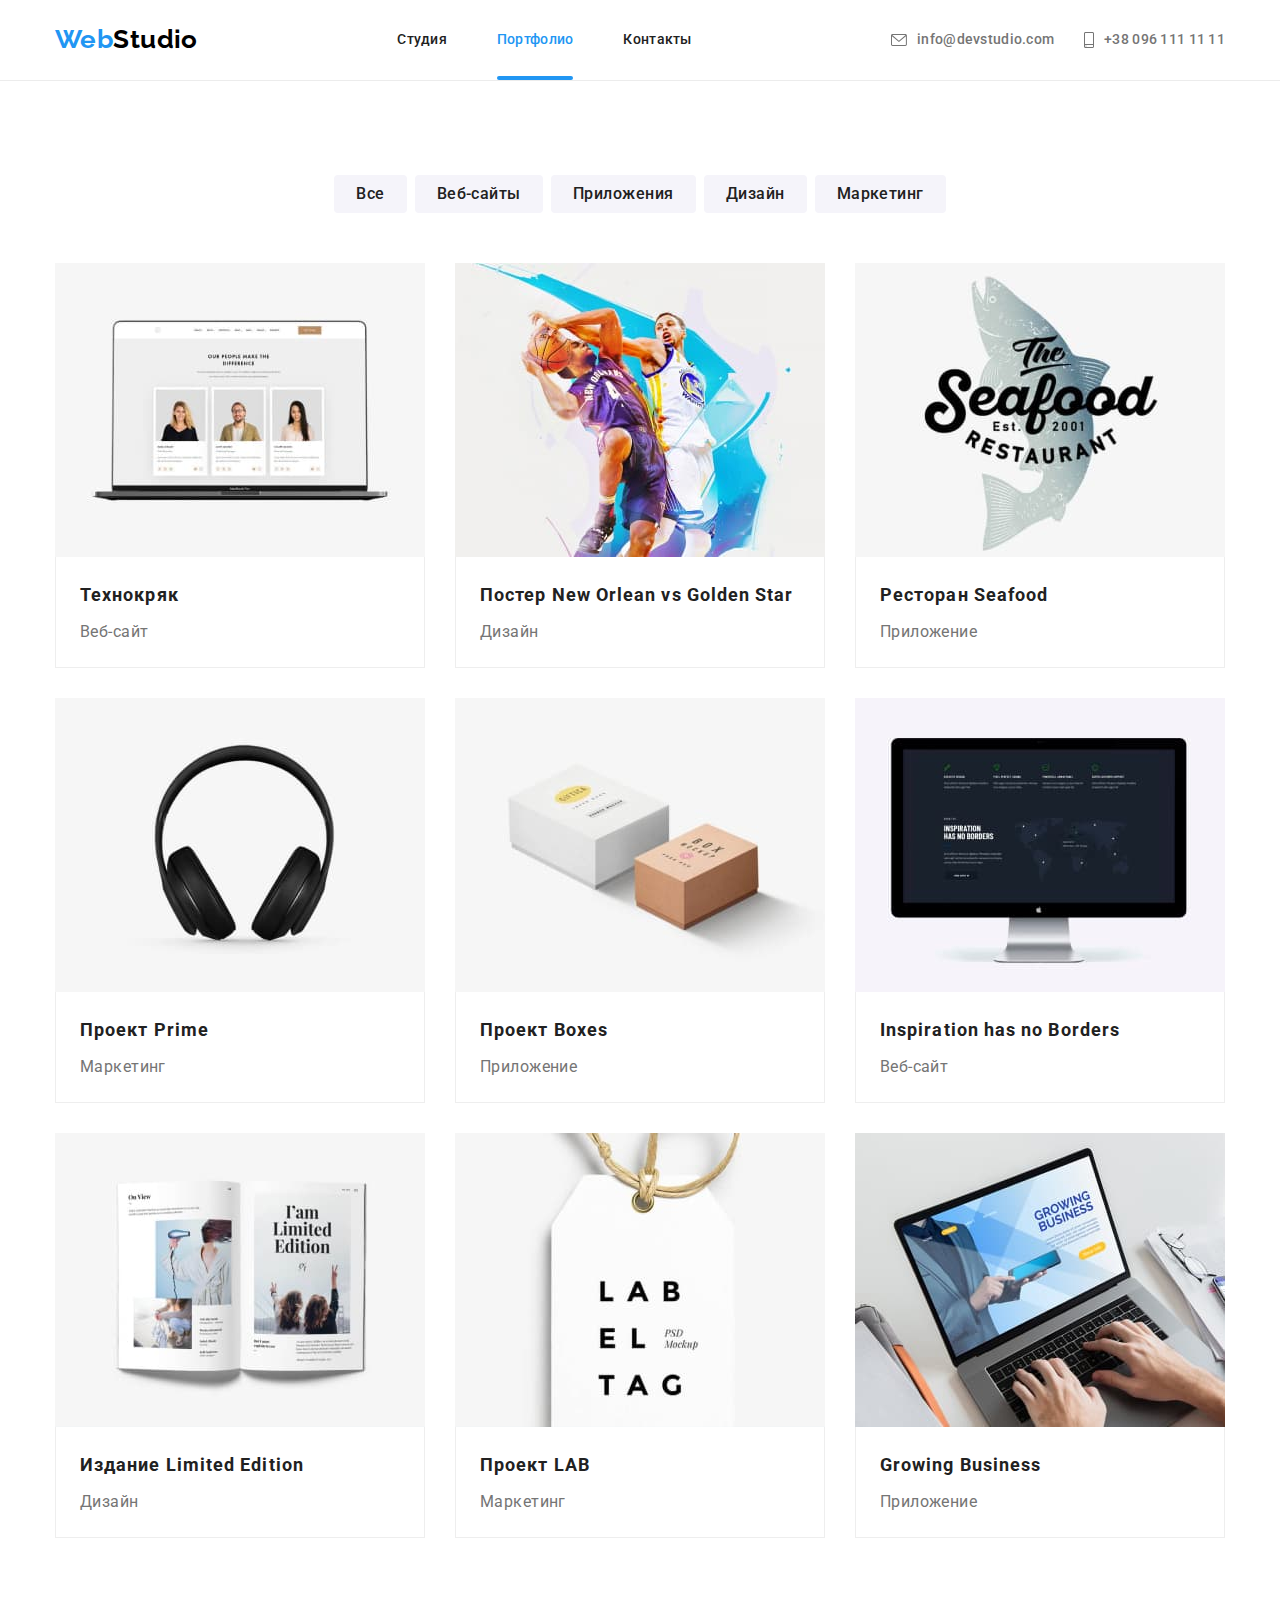
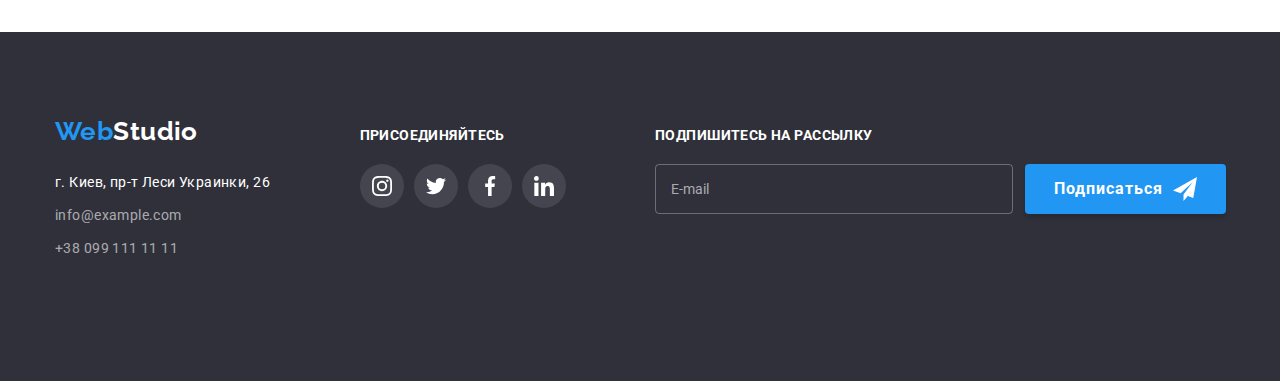
==== commit 44bcb842: "add img 1x, 2x to sutio and portfolio psges" ====
--- a/portfolio.html
+++ b/portfolio.html
@@ -32,9 +32,9 @@
                         </svg>
                     </button>
                     <ul class="navigation__list">
-                        <li class="navigation__item"> <a href="./index.html" class="navigation__link current">Студия</a>
-                        </li>
-                        <li class="navigation__item"> <a href="./portfolio.html" class="navigation__link">Портфолио</a>
+                        <li class="navigation__item"> <a href="./index.html" class="navigation__link">Студия</a>
+                        </li>
+                        <li class="navigation__item"> <a href="./portfolio.html" class="navigation__link current">Портфолио</a>
                         </li>
                         <li class="navigation__item"> <a href="#" class="navigation__link">Контакты</a>
                         </li>
@@ -92,7 +92,21 @@
                     <li class="portfolio-item">
                         <a href="#" class="portfolio-item__link">
                             <div class="portfolio-item__overlay">
-                                <img src="./images/technokryak.jpg" alt="Веб-сайт на экране ноутбука" width="370">
+                                <picture>
+                                    <source 
+                                    srcset="./images/2-1-pc.jpg 1x, ./images/2-1-pc@2x.jpg 2x" 
+                                    media="(min-width: 1200px)">
+
+                                    <source 
+                                    srcset="./images/2-1-tab.jpg 1x, ./images/2-1-tab@2x.jpg 2x" 
+                                    media="(min-width: 768px)">
+
+                                    <source 
+                                    srcset="./images/2-1-mob.jpg 1x, ./images/2-1-mob@2x.jpg 2x"
+                                    media="(max-width: 767px)">
+                                    
+                                    <img src="./images/2-1-tab.jpg" alt="Веб-сайт на экране ноутбука">
+                                </picture>                                
                                 <p class="portfolio-item__overlay-desc">
                                     Ресурс предлагает комплексные предложения с разным уровнем функционала и сервисов. Все это позволит посетителю получить
                                     исчерпывающие сведения о компании или частном лице.</p>
@@ -106,7 +120,15 @@
                     <li class="portfolio-item">
                         <a href="#" class="portfolio-item__link">
                             <div class="portfolio-item__overlay">
-                                <img src="./images/poster.jpg" alt="Постер с баскетболистами" width="370">
+                                <picture>
+                                    <source srcset="./images/2-2-pc.jpg 1x, ./images/2-2-pc@2x.jpg 2x" media="(min-width: 1200px)">
+                                
+                                    <source srcset="./images/2-2-tab.jpg 1x, ./images/2-2-tab@2x.jpg 2x" media="(min-width: 768px)">
+                                
+                                    <source srcset="./images/2-2-mob.jpg 1x, ./images/2-2-mob@2x.jpg 2x" media="(max-width: 767px)">
+                                
+                                    <img src="./images/2-2-tab.jpg" alt="Постер с баскетболистами">
+                                </picture>
                                 <p class="portfolio-item__overlay-desc">Lorem ipsum dolor sit amet consectetur, adipisicing elit. Dicta nemo quia quasi perferendis culpa impedit illum voluptate magnam! Debitis, vero.</p>
                             </div>
                             <div class="portfolio-item__card-desc">
@@ -118,7 +140,15 @@
                     <li class="portfolio-item">
                         <a href="#" class="portfolio-item__link">
                             <div class="portfolio-item__overlay">
-                                <img src="./images/seafood.jpg" alt="Логотип рыбного ресторана" width="370">
+                                <picture>
+                                    <source srcset="./images/2-3-pc.jpg 1x, ./images/2-3-pc@2x.jpg 2x" media="(min-width: 1200px)">
+                                
+                                    <source srcset="./images/2-3-tab.jpg 1x, ./images/2-3-tab@2x.jpg 2x" media="(min-width: 768px)">
+                                
+                                    <source srcset="./images/2-3-mob.jpg 1x, ./images/2-3-mob@2x.jpg 2x" media="(max-width: 767px)">
+                                
+                                    <img src="./images/2-3-tab.jpg" alt="Логотип рыбного ресторана">
+                                </picture>
                                 <p class="portfolio-item__overlay-desc">
                                     Lorem ipsum dolor sit amet consectetur adipisicing elit. Atque molestiae asperiores pariatur sed quo at labore repudiandae consectetur sapiente? Nam.
                                 </p>
@@ -132,7 +162,15 @@
                     <li class="portfolio-item">
                         <a href="#" class="portfolio-item__link">
                             <div class="portfolio-item__overlay">
-                                <img src="./images/prime.jpg" alt="Черные наушники" width="370">
+                                <picture>
+                                    <source srcset="./images/2-4-pc.jpg 1x, ./images/2-4-pc@2x.jpg 2x" media="(min-width: 1200px)">
+                                
+                                    <source srcset="./images/2-4-tab.jpg 1x, ./images/2-4-tab@2x.jpg 2x" media="(min-width: 768px)">
+                                
+                                    <source srcset="./images/2-4-mob.jpg 1x, ./images/2-4-mob@2x.jpg 2x" media="(max-width: 767px)">
+                                
+                                    <img src="./images/2-4-tab.jpg" alt="Черные наушники">
+                                </picture>
                                 <p class="portfolio-item__overlay-desc">Lorem ipsum dolor sit amet consectetur adipisicing elit. In architecto at sunt quo unde, vitae maiores voluptate blanditiis alias nam!</p>
                             </div>                            
                             <div class="portfolio-item__card-desc">
@@ -144,7 +182,15 @@
                     <li class="portfolio-item">
                         <a href="#" class="portfolio-item__link">
                             <div class="portfolio-item__overlay">
-                                <img src="./images/boxes.jpg" alt="Две коробки" width="370">
+                                <picture>
+                                    <source srcset="./images/2-5-pc.jpg 1x, ./images/2-5-pc@2x.jpg 2x" media="(min-width: 1200px)">
+                                
+                                    <source srcset="./images/2-5-tab.jpg 1x, ./images/2-5-tab@2x.jpg 2x" media="(min-width: 768px)">
+                                
+                                    <source srcset="./images/2-5-mob.jpg 1x, ./images/2-5-mob@2x.jpg 2x" media="(max-width: 767px)">
+                                
+                                    <img src="./images/2-5-tab.jpg" alt="Две коробки">
+                                </picture>
                                 <p class="portfolio-item__overlay-desc">Lorem ipsum dolor sit amet consectetur adipisicing elit. Excepturi error, tenetur rerum ex enim ipsam pariatur adipisci. Molestias, minima fugiat.</p>
                             </div>                            
                             <div class="portfolio-item__card-desc">
@@ -156,7 +202,15 @@
                     <li class="portfolio-item">
                         <a href="#" class="portfolio-item__link">
                             <div class="portfolio-item__overlay">
-                                <img src="./images/inspiration.jpg" alt="Монитор" width="370">
+                                <picture>
+                                    <source srcset="./images/2-6-pc.jpg 1x, ./images/2-6-pc@2x.jpg 2x" media="(min-width: 1200px)">
+                                
+                                    <source srcset="./images/2-6-tab.jpg 1x, ./images/2-6-tab@2x.jpg 2x" media="(min-width: 768px)">
+                                
+                                    <source srcset="./images/2-6-mob.jpg 1x, ./images/2-6-mob@2x.jpg 2x" media="(max-width: 767px)">
+                                
+                                    <img src="./images/2-6-tab.jpg" alt="Монитор">
+                                </picture>
                                 <p class="portfolio-item__overlay-desc">Lorem ipsum dolor sit amet consectetur adipisicing elit. Id consequuntur accusantium neque! Rerum placeat error saepe delectus laudantium velit eius.</p>
                             </div>                            
                             <div class="portfolio-item__card-desc">
@@ -168,7 +222,15 @@
                     <li class="portfolio-item">
                         <a href="#" class="portfolio-item__link">
                             <div class="portfolio-item__overlay">
-                                <img src="./images/limited-edition.jpg" alt="Журнал" width="370">
+                                <picture>
+                                    <source srcset="./images/2-7-pc.jpg 1x, ./images/2-7-pc@2x.jpg 2x" media="(min-width: 1200px)">
+                                
+                                    <source srcset="./images/2-7-tab.jpg 1x, ./images/2-7-tab@2x.jpg 2x" media="(min-width: 768px)">
+                                
+                                    <source srcset="./images/2-7-mob.jpg 1x, ./images/2-7-mob@2x.jpg 2x" media="(max-width: 767px)">
+                                
+                                    <img src="./images/2-7-tab.jpg" alt="Журнал">
+                                </picture>
                                 <p class="portfolio-item__overlay-desc">Lorem ipsum, dolor sit amet consectetur adipisicing elit. Deserunt totam asperiores corporis quidem quia velit voluptates adipisci officiis assumenda saepe.</p>
                             </div>                            
                             <div class="portfolio-item__card-desc">
@@ -180,7 +242,15 @@
                     <li class="portfolio-item">
                         <a href="#" class="portfolio-item__link">
                             <div class="portfolio-item__overlay">
-                                <img src="./images/lab.jpg" alt="Этикетка" width="370">
+                                <picture>
+                                    <source srcset="./images/2-8-pc.jpg 1x, ./images/2-8-pc@2x.jpg 2x" media="(min-width: 1200px)">
+                                
+                                    <source srcset="./images/2-8-tab.jpg 1x, ./images/2-8-tab@2x.jpg 2x" media="(min-width: 768px)">
+                                
+                                    <source srcset="./images/2-8-mob.jpg 1x, ./images/2-8-mob@2x.jpg 2x" media="(max-width: 767px)">
+                                
+                                    <img src="./images/2-8-tab.jpg" alt="Этикетка">
+                                </picture>
                                 <p class="portfolio-item__overlay-desc">Lorem ipsum dolor sit, amet consectetur adipisicing elit. Cupiditate consequatur nobis expedita harum saepe porro facere, ipsum doloremque earum culpa.</p>
                             </div>
                             <div class="portfolio-item__card-desc">
@@ -192,7 +262,15 @@
                     <li class="portfolio-item">
                         <a href="#" class="portfolio-item__link">
                             <div class="portfolio-item__overlay">
-                                <img src="./images/growing-business.jpg" alt="Ноутбук" width="370">
+                                <picture>
+                                    <source srcset="./images/2-9-pc.jpg 1x, ./images/2-9-pc@2x.jpg 2x" media="(min-width: 1200px)">
+                                
+                                    <source srcset="./images/2-9-tab.jpg 1x, ./images/2-9-tab@2x.jpg 2x" media="(min-width: 768px)">
+                                
+                                    <source srcset="./images/2-9-mob.jpg 1x, ./images/2-9-mob@2x.jpg 2x" media="(max-width: 767px)">
+                                
+                                    <img src="./images/2-9-tab.jpg" alt="Ноутбук">
+                                </picture>
                                 <p class="portfolio-item__overlay-desc">Lorem ipsum dolor sit amet consectetur adipisicing elit. Excepturi dignissimos doloribus odit dicta tempore corrupti nulla doloremque cupiditate id. Placeat.</p>
                             </div>                            
                             <div class="portfolio-item__card-desc">
--- a/css/main.min.css
+++ b/css/main.min.css
@@ -1 +1 @@
-:root{--main-text-color: #212121;--accent-color: #2196f3;--black-color: #000000;--white-color: #ffffff;--secondary-text-color: #757575;--footer-contact-color: rgba(255, 255, 255, 0.6);--secondary-bgd: #2f303a;--secondary-section-bgd: #f5f4fa;--icon-color: #afb1b8;--transition-time: 250ms;--cubic: cubic-bezier(0.4, 0, 0.2, 1)}.pic-list__bgr,.feature-item__box,.clients__link,.social-links__link,.social-links,.modal__close-btn{display:-webkit-box;display:-ms-flexbox;display:flex;-webkit-box-pack:center;-ms-flex-pack:center;justify-content:center;-webkit-box-align:center;-ms-flex-align:center;align-items:center}body{font-family:"Roboto",sans-serif;font-size:14px;letter-spacing:.03em;background-color:var(--white-color);color:var(--main-text-color)}body.modal-open{overflow:hidden}ul{list-style:none;margin:0;padding-left:0px}a{text-decoration:none}h1,h2,h3,p{margin:0}img{display:block;max-width:100%;height:auto}.backdrop.is-hidden{visibility:hidden;opacity:0;pointer-events:none}.button{display:inline-block;font-family:inherit;font-weight:700;font-size:16px;line-height:1.88;letter-spacing:.06em;color:var(--white-color);background-color:var(--accent-color);border:0px;-webkit-box-shadow:0px 4px 4px rgba(0,0,0,.15);box-shadow:0px 4px 4px rgba(0,0,0,.15);border-radius:4px;cursor:pointer;-webkit-transition:background-color var(--transition-time) var(--cubic);transition:background-color var(--transition-time) var(--cubic)}.button:hover,.button:focus{background-color:#188ce8}.container{margin:0 auto;padding:0 15px}@media screen and (min-width: 480px){.container{width:480px}}@media screen and (min-width: 768px){.container{width:768px}}@media screen and (min-width: 1200px){.container{width:1200px}}.backdrop{position:fixed;top:0;left:0;width:100%;height:100%;background:rgba(0,0,0,.2);opacity:1;-webkit-transition:opacity var(--transition-time) var(--cubic);transition:opacity var(--transition-time) var(--cubic);z-index:10}@media screen and (max-width: 767px){.backdrop{padding:94px 15px;overflow-y:scroll}}.backdrop.is-hidden .modal{-webkit-transform:translate(-50%, -50%) scale(0.8);transform:translate(-50%, -50%) scale(0.8)}.modal{position:relative;padding:40px;background:var(--white-color);border-radius:4px;-webkit-box-shadow:0px 1px 3px rgba(0,0,0,.12),0px 1px 1px rgba(0,0,0,.14),0px 2px 1px rgba(0,0,0,.2);box-shadow:0px 1px 3px rgba(0,0,0,.12),0px 1px 1px rgba(0,0,0,.14),0px 2px 1px rgba(0,0,0,.2);-webkit-transition:-webkit-transform 500ms var(--cubic);transition:-webkit-transform 500ms var(--cubic);transition:transform 500ms var(--cubic);transition:transform 500ms var(--cubic), -webkit-transform 500ms var(--cubic)}.modal__close-btn{position:absolute;top:8px;right:8px;padding:0;width:30px;height:30px;background:var(--white-color);border:1px solid rgba(0,0,0,.1);border-radius:50%;cursor:pointer;-webkit-transition:fill var(--transition-time) var(--cubic);transition:fill var(--transition-time) var(--cubic)}.modal__title{margin-bottom:12px;font-weight:700;font-size:20px;line-height:1.5;text-align:center;color:var(--main-text-color)}@media screen and (min-width: 480px){.modal{position:absolute;left:50%;top:50%;width:450px;height:609px;-webkit-transform:translate(-50%, -50%) scale(1);transform:translate(-50%, -50%) scale(1)}}@media screen and (min-width: 1200px){.modal{width:528px;height:581px;-webkit-transform:translate(-50%, -50%) scale(1);transform:translate(-50%, -50%) scale(1)}}@media screen and (min-width: 1199px){.modal__title{line-height:1.15}}.modal__close-btn:hover,.modal__close-btn:focus{fill:var(--accent-color)}.section{padding:60px 0}@media screen and (min-width: 1200px){.section{padding:94px 0}}.section__title{margin-bottom:30px;font-size:28px;line-height:1.19;text-align:center;color:var(--main-text-color)}@media screen and (min-width: 1200px){.section__title{font-size:36px;line-height:1.16;margin-bottom:50px}}.social-links__item{width:44px;height:44px;fill:var(--icon-color);border-radius:50%;-webkit-transition:background-color var(--transition-time) var(--cubic);transition:background-color var(--transition-time) var(--cubic)}.social-links__item:not(:last-child){margin-right:10px}.social-links__link{width:100%;height:100%;border-radius:50%;-webkit-transition:fill var(--transition-time) var(--cubic);transition:fill var(--transition-time) var(--cubic)}.social-links__item--icon-white{fill:var(--white-color)}.social-links__link--bgr-grey{background:rgba(255,255,255,.1)}.social-links__item:hover,.social-links__link:focus{background-color:var(--accent-color);fill:var(--white-color)}.visually-hidden{position:absolute;width:1px;height:1px;margin:-1px;border:0;padding:0;white-space:nowrap;-webkit-clip-path:inset(100%);clip-path:inset(100%);clip:rect(0 0 0 0);overflow:hidden}.clients{display:-webkit-box;display:-ms-flexbox;display:flex;-ms-flex-wrap:wrap;flex-wrap:wrap;margin:-15px;fill:var(--icon-color)}.clients__item{width:170px;height:92px;margin:15px;width:calc((100% - 60px)/2)}@media screen and (min-width: 768px){.clients__item{margin:15px;width:calc((100% - 90px)/3)}}@media screen and (min-width: 1200px){.clients__item{width:calc((100% - 180px)/6)}}.clients__link{width:100%;height:100%;border:1px solid var(--icon-color);border-radius:4px;-webkit-transition:border var(--transition-time) var(--cubic),fill var(--transition-time) var(--cubic);transition:border var(--transition-time) var(--cubic),fill var(--transition-time) var(--cubic)}.clients__link:hover,.clients__link:focus{fill:var(--accent-color);border:1px solid var(--accent-color)}@media screen and (min-width: 768px){.features{display:-webkit-box;display:-ms-flexbox;display:flex;-ms-flex-wrap:wrap;flex-wrap:wrap;margin:-15px}}@media screen and (min-width: 1200px){.features{-ms-flex-wrap:nowrap;flex-wrap:nowrap}}@media screen and (max-width: 767px){.feature-item:not(:last-child){margin-bottom:30px}}@media screen and (min-width: 768px){.feature-item{margin:15px;width:calc((100% - 60px)/2)}}@media screen and (min-width: 1200px){.feature-item{width:calc((100% - 120px)/4)}}.feature-item__box{background:var(--secondary-section-bgd);min-height:120px;width:100%;border-radius:4px;margin-bottom:30px}.feature-item__title{font-size:14px;line-height:1.14;color:var(--main-text-color);text-transform:uppercase;margin-bottom:10px}@media screen and (max-width: 767px){.feature-item__title{text-align:center}}.feature-item__desc{line-height:1.71;color:var(--secondary-text-color)}.portfolio__filter{display:-webkit-box;display:-ms-flexbox;display:flex;-ms-flex-wrap:wrap;flex-wrap:wrap;margin-bottom:30px;row-gap:15px;-webkit-column-gap:8px;-moz-column-gap:8px;column-gap:8px}@media screen and (min-width: 768px){.portfolio__filter{-webkit-box-pack:center;-ms-flex-pack:center;justify-content:center}}@media screen and (min-width: 1200px){.portfolio__filter{margin-bottom:50px}}.portfolio__button{padding:6px 22px;font-family:inherit;font-weight:500;font-size:16px;line-height:1.62;letter-spacing:.03em;text-align:center;color:var(--main-text-color);background:var(--secondary-section-bgd);border:0px;border-radius:4px;cursor:pointer;-webkit-transition:color var(--transition-time) var(--cubic),background-color var(--transition-time) var(--cubic),-webkit-box-shadow var(--transition-time) var(--cubic);transition:color var(--transition-time) var(--cubic),background-color var(--transition-time) var(--cubic),-webkit-box-shadow var(--transition-time) var(--cubic);transition:color var(--transition-time) var(--cubic),background-color var(--transition-time) var(--cubic),box-shadow var(--transition-time) var(--cubic);transition:color var(--transition-time) var(--cubic),background-color var(--transition-time) var(--cubic),box-shadow var(--transition-time) var(--cubic),-webkit-box-shadow var(--transition-time) var(--cubic)}.portfolio__button:hover,.portfolio__button:focus{color:var(--white-color);background-color:var(--accent-color);-webkit-box-shadow:0px 3px 1px rgba(0,0,0,.1),0px 1px 2px rgba(0,0,0,.08),0px 2px 2px rgba(0,0,0,.12);box-shadow:0px 3px 1px rgba(0,0,0,.1),0px 1px 2px rgba(0,0,0,.08),0px 2px 2px rgba(0,0,0,.12)}.footer{background:var(--secondary-bgd);padding:60px 0px}.footer__box{display:-webkit-box;display:-ms-flexbox;display:flex;-webkit-box-orient:vertical;-webkit-box-direction:normal;-ms-flex-direction:column;flex-direction:column;-webkit-box-align:center;-ms-flex-align:center;align-items:center}@media screen and (min-width: 768px){.footer__box{-webkit-box-orient:initial;-webkit-box-direction:initial;-ms-flex-direction:initial;flex-direction:initial;-ms-flex-wrap:wrap;flex-wrap:wrap;-ms-flex-pack:distribute;justify-content:space-around;-webkit-box-align:baseline;-ms-flex-align:baseline;align-items:baseline}}@media screen and (min-width: 1200px){.footer__box{-webkit-box-pack:justify;-ms-flex-pack:justify;justify-content:space-between}}.footer__logo{display:block}@media screen and (max-width: 1199px){.footer__logo{text-align:center}}.footer__address-box{display:block;max-width:232px;margin-bottom:60px}@media screen and (max-width: 1199px){.footer__address-box{text-align:center}}.footer__address{font-style:normal;line-height:1.71}.footer__link{color:var(--footer-contact-color);-webkit-transition:color var(--transition-time) var(--cubic);transition:color var(--transition-time) var(--cubic)}.footer__social-links-box{margin-bottom:60px}@media screen and (max-width: 1199px){.footer__social-links-box{text-align:center}}.footer__address-item:not(:last-child){margin-bottom:9px}.footer__address-item--color{color:var(--white-color)}.footer__link:hover,.footer__link:focus{color:var(--accent-color)}.join-call{margin-bottom:20px;font-weight:700;line-height:1.14;color:var(--white-color);text-transform:uppercase}.footer__social-links{margin-top:20px}.footer__subscribe-form-box{max-width:570px}.subscribe{display:-webkit-box;display:-ms-flexbox;display:flex;-webkit-box-orient:vertical;-webkit-box-direction:normal;-ms-flex-direction:column;flex-direction:column;-webkit-box-align:center;-ms-flex-align:center;align-items:center;width:100%}@media screen and (max-width: 1199px){.subscribe{text-align:center}}@media screen and (min-width: 1200px){.subscribe{-webkit-box-orient:inherit;-webkit-box-direction:inherit;-ms-flex-direction:inherit;flex-direction:inherit;-webkit-box-align:end;-ms-flex-align:end;align-items:flex-end}}.subscribe__input{width:100%;height:50px;margin-top:20px;margin-right:12px;padding:15px;background-color:inherit;border:1px solid rgba(255,255,255,.3);-webkit-filter:drop-shadow 0px 4px 4px rgba(0,0,0,.15);filter:drop-shadow 0px 4px 4px rgba(0,0,0,.15);border-radius:4px;color:var(--white-color)}@media screen and (min-width: 1200px){.subscribe__input{width:358px}}.subscribe__input::-webkit-input-placeholder{color:rgba(255,255,255,.6)}.subscribe__input::-moz-placeholder{color:rgba(255,255,255,.6)}.subscribe__input:-ms-input-placeholder{color:rgba(255,255,255,.6)}.subscribe__input::-ms-input-placeholder{color:rgba(255,255,255,.6)}.subscribe__input::placeholder{color:rgba(255,255,255,.6)}.subscribe__btn{display:-webkit-box;display:-ms-flexbox;display:flex;-webkit-box-pack:center;-ms-flex-pack:center;justify-content:center;-webkit-box-align:center;-ms-flex-align:center;align-items:center;padding:10px 29px;margin-top:20px}.subscribe__icon-send{margin-left:10px}.hero{background:var(--secondary-bgd);text-align:center;padding-top:120px;padding-bottom:120px}@media screen and (min-width: 1200px){.hero{padding-top:200px;padding-bottom:200px}}.hero__title{max-width:360px;margin-bottom:30px;margin-left:auto;margin-right:auto;font-weight:900;font-size:26px;line-height:1.62;letter-spacing:.06em;text-align:center;text-transform:uppercase;color:var(--white-color)}@media screen and (min-width: 1200px){.hero__title{max-width:700px;font-size:44px;line-height:1.36}}.overlay{max-width:1600px;max-height:600px;margin:0 auto;background-image:-webkit-gradient(linear, left top, left bottom, from(rgba(47, 48, 58, 0.4)), color-stop(rgba(47, 48, 58, 0.4)), color-stop(rgba(47, 48, 58, 0.4)), to(rgba(47, 48, 58, 0.4))),url(../images/Img.jpg);background-image:linear-gradient(rgba(47, 48, 58, 0.4), rgba(47, 48, 58, 0.4), rgba(47, 48, 58, 0.4), rgba(47, 48, 58, 0.4)),url(../images/Img.jpg);background-position:center;background-size:cover}.hero__btn{padding:10px 32px}.logo{padding-top:24px;padding-bottom:24px;font-family:"Raleway";font-weight:700;font-size:26px;line-height:1.19}@media screen and (max-width: 767px){.logo{padding-top:16px;padding-bottom:16px}}@media screen and (max-width: 1199px){.logo{font-size:24px;line-height:1.17}}.logo__accent{color:var(--accent-color)}.logo--blk{color:var(--black-color)}.logo--wht{color:var(--white-color)}.menu-toggle{min-height:40px;min-width:40px;display:-webkit-box;display:-ms-flexbox;display:flex;-webkit-box-align:center;-ms-flex-align:center;align-items:center;-webkit-box-pack:center;-ms-flex-pack:center;justify-content:center;position:absolute;top:10px;right:10px;margin:0;padding:0;background-color:rgba(0,0,0,0);cursor:pointer;border:none;border-radius:50%;outline:none;-webkit-transition:fill var(--transition-time) var(--cubic);transition:fill var(--transition-time) var(--cubic)}.menu-toggle__icon{fill:var(--main-text-color #212121)}.menu-toggle:hover,.menu-toggle:focus{fill:var(--accent-color)}@media(min-width: 768px){.menu-toggle{display:none}}@media screen and (max-width: 767px){.menu-button__container{position:fixed;top:0;left:0;width:100vw;height:100vh;padding:48px 40px;z-index:999;background-color:var(--white-color);-webkit-transform:translateX(100%);transform:translateX(100%);-webkit-transition:-webkit-transform var(--transition-time) var(--cubic);transition:-webkit-transform var(--transition-time) var(--cubic);transition:transform var(--transition-time) var(--cubic);transition:transform var(--transition-time) var(--cubic), -webkit-transform var(--transition-time) var(--cubic)}}@media screen and (min-width: 768px){.menu-button__container{display:-webkit-box;display:-ms-flexbox;display:flex;width:100%}}.menu-button__container.is-open{-webkit-transform:translateX(0);transform:translateX(0)}.order-form__label{position:relative;display:block;width:100%;margin-bottom:10px;font-size:12px;line-height:1.16;letter-spacing:.01em;color:var(--secondary-text-color)}.order-form__input{width:100%;margin-top:4px;padding:11px;padding-left:42px;border:1px solid rgba(33,33,33,.2);border-radius:4px;-webkit-transition:border-color var(--transition-time) var(--cubic);transition:border-color var(--transition-time) var(--cubic)}.order-form__icon{position:absolute;bottom:11px;left:12px;-webkit-transition:fill var(--transition-time) var(--cubic);transition:fill var(--transition-time) var(--cubic)}.order-form__comment-input{resize:none;width:100%;height:120px;padding:12px 16px;font-size:12px;line-height:1.16;letter-spacing:.01em;color:var(--main-text-color)}.order-form__label:hover,.order-form__input:hover,.order-form__input:focus,.order-form__icon:hover{fill:var(--accent-color);border-color:var(--accent-color)}.order-form__input:focus+.order-form__icon{fill:var(--accent-color)}.comment-field{margin-bottom:20px}.order-form__comment-input::-webkit-input-placeholder{color:rgba(117,117,117,.5)}.order-form__comment-input::-moz-placeholder{color:rgba(117,117,117,.5)}.order-form__comment-input:-ms-input-placeholder{color:rgba(117,117,117,.5)}.order-form__comment-input::-ms-input-placeholder{color:rgba(117,117,117,.5)}.order-form__comment-input::placeholder{color:rgba(117,117,117,.5)}.checkbox{position:relative;display:-webkit-box;display:-ms-flexbox;display:flex;-webkit-box-pack:start;-ms-flex-pack:start;justify-content:start;-webkit-box-align:center;-ms-flex-align:center;align-items:center;margin-bottom:30px;font-size:12px;line-height:1.17}@media screen and (min-width: 1200px){.checkbox{display:-webkit-box;display:-ms-flexbox;display:flex;-webkit-box-pack:center;-ms-flex-pack:center;justify-content:center;-webkit-box-align:center;-ms-flex-align:center;align-items:center;font-size:14px;line-height:1.71}}.checkbox__input{position:absolute;width:1px;height:1px;margin:-1px;border:0;padding:0;white-space:nowrap;-webkit-clip-path:inset(100%);clip-path:inset(100%);clip:rect(0 0 0 0);overflow:hidden}.checkbox__field{position:absolute;width:16px;height:15px;left:0;background-image:url(../images/icon-unchecked.svg)}@media screen and (min-width: 1200px){.checkbox__field{left:14px;top:4px}}.checkbox__agreement{margin-left:23px;color:var(--secondary-text-color)}.checkbox__agreement-link{color:var(--accent-color);text-decoration:underline}.checkbox__input:focus-visible+.checkbox__field{background-image:url(../images/icon-unchecked-focused.svg)}.checkbox__input:checked:focus+.checkbox__field{background-image:url(../images/icon-check.svg)}.send-btn{display:-webkit-box;display:-ms-flexbox;display:flex;margin:0 auto;padding:10px 56px}.header{border-bottom:1px solid #ececec;position:relative}.navigation{display:-webkit-box;display:-ms-flexbox;display:flex}@media screen and (max-width: 767px){.navigation__list{margin-bottom:300px}}@media screen and (min-width: 768px){.navigation__list{display:-webkit-box;display:-ms-flexbox;display:flex;margin-left:auto}}.navigation__item{position:relative;display:-webkit-box;display:-ms-flexbox;display:flex;padding-bottom:32px}@media screen and (min-width: 768px){.navigation__item{padding-top:32px}}.navigation__item:not(:last-child){margin-right:50px}.navigation__link{font-weight:500;line-height:1.14;letter-spacing:.02em;color:var(--main-text-color);-webkit-transition:color var(--transition-time) var(--cubic);transition:color var(--transition-time) var(--cubic)}@media screen and (max-width: 767px){.navigation__link{font-size:40px;line-height:1.17}}.navigation__link:hover,.navigation__link:focus{color:var(--accent-color)}.current{color:var(--accent-color)}@media screen and (min-width: 768px){.current:after{content:"";position:absolute;left:0;bottom:0;width:100%;height:4px;background:var(--accent-color);border-radius:2px}}@media screen and (max-width: 767px){.header-contacts{display:-webkit-box;display:-ms-flexbox;display:flex;-webkit-box-orient:vertical;-webkit-box-direction:reverse;-ms-flex-direction:column-reverse;flex-direction:column-reverse}}@media screen and (min-width: 768px)and (max-width: 1199px){.header-contacts{display:-webkit-box;display:-ms-flexbox;display:flex;-webkit-box-orient:vertical;-webkit-box-direction:normal;-ms-flex-direction:column;flex-direction:column;-webkit-box-pack:center;-ms-flex-pack:center;justify-content:center;row-gap:10px;margin-left:auto}}@media screen and (min-width: 1200px){.header-contacts{display:-webkit-box;display:-ms-flexbox;display:flex;margin-left:auto}}.header-contacts__icon{margin-right:10px;fill:currentColor}@media screen and (max-width: 767px){.header-contacts__icon{display:none}}.header-contacts__link{font-weight:500;line-height:1.14;letter-spacing:.02em;color:var(--main-text-color);-webkit-transition:color var(--transition-time) var(--cubic);transition:color var(--transition-time) var(--cubic)}.header-contacts__item{position:relative;display:-webkit-box;display:-ms-flexbox;display:flex;padding-top:32px;padding-bottom:32px}@media screen and (min-width: 768px)and (max-width: 1199px){.header-contacts__item{padding:0}}@media screen and (min-width: 1200px){.header-contacts__item:not(:last-child){margin-right:30px}}.header-contacts__link:hover,.header-contacts__link:focus{color:var(--accent-color)}.header-contacts__icon:hover{fill:var(--accent-color)}.contact-feature{display:-webkit-box;display:-ms-flexbox;display:flex;-webkit-box-align:center;-ms-flex-align:center;align-items:center;color:var(--secondary-text-color)}@media screen and (max-width: 767px){.mob-menu-mail{font-size:24px;line-height:1.17}}@media screen and (max-width: 767px){.mob-menu-tel{font-size:34px;line-height:1.15;color:var(--accent-color)}}@media screen and (max-width: 767px){.mob-menu-item-mail{padding-top:0px;padding-bottom:64px}}@media screen and (max-width: 767px){.header-social-links{display:-webkit-box;display:-ms-flexbox;display:flex;-ms-flex-wrap:wrap;flex-wrap:wrap;margin-left:-10px}.header-social-links__item{padding:0px 10px}.header-social-links__item:not(:last-child){border-right:1px solid rgba(33,33,33,.2)}.header-social-links__link{font-weight:500;font-size:18px;line-height:1.22;letter-spacing:.02em;color:var(--accent-color)}}@media screen and (min-width: 768px){.header-social-links{display:none}}@media screen and (min-width: 768px){.portfolio__grid{display:-webkit-box;display:-ms-flexbox;display:flex;-ms-flex-wrap:wrap;flex-wrap:wrap;margin:-15px}}.portfolio-item{background:var(--white-color)}@media screen and (max-width: 767px){.portfolio-item:not(:last-child){margin-bottom:30px}}@media screen and (min-width: 768px){.portfolio-item{margin:15px;width:calc((100% - 60px)/2)}}@media screen and (min-width: 1200px){.portfolio-item{width:calc((100% - 90px)/3)}}.portfolio-item__link{display:block;height:100%;-webkit-transition:-webkit-box-shadow var(--transition-time) var(--cubic);transition:-webkit-box-shadow var(--transition-time) var(--cubic);transition:box-shadow var(--transition-time) var(--cubic);transition:box-shadow var(--transition-time) var(--cubic), -webkit-box-shadow var(--transition-time) var(--cubic)}.portfolio-item__overlay{position:relative;overflow:hidden}.portfolio-item__overlay-desc{position:absolute;top:0;left:0;width:100%;height:100%;padding:63px 24px;font-style:inherit;font-size:18px;line-height:1.56;color:var(--white-color);background:rgba(33,150,243,.9);-webkit-transform:translateY(100%);transform:translateY(100%);-webkit-transition:-webkit-transform var(--transition-time) var(--cubic);transition:-webkit-transform var(--transition-time) var(--cubic);transition:transform var(--transition-time) var(--cubic);transition:transform var(--transition-time) var(--cubic), -webkit-transform var(--transition-time) var(--cubic)}.portfolio-item__card-desc{padding:20px 24px;border-right:1px solid #eee;border-bottom:1px solid #eee;border-left:1px solid #eee}.portfolio-item__link-title{font-size:18px;line-height:2;letter-spacing:.06em;color:var(--main-text-color);margin-bottom:4px}.portfolio-item__link-desc{font-size:16px;line-height:1.88;color:var(--secondary-text-color)}@media screen and (min-width: 768px)and (max-width: 1199px){.portfolio-item-container-stretch{padding:20px 24px 56px 24px}}.portfolio-item__link:hover,.portfolio-item__link:focus{-webkit-box-shadow:0px 1px 1px rgba(0,0,0,.12),0px 4px 4px rgba(0,0,0,.06),1px 4px 6px rgba(0,0,0,.16);box-shadow:0px 1px 1px rgba(0,0,0,.12),0px 4px 4px rgba(0,0,0,.06),1px 4px 6px rgba(0,0,0,.16)}.portfolio-item__link:hover .portfolio-item__overlay-desc,.portfolio-item__link:focus .portfolio-item__overlay-desc{-webkit-transform:translateY(0);transform:translateY(0)}.section-bgr{background:var(--secondary-section-bgd)}.team{font-size:16px;line-height:1.18;text-align:center}@media screen and (min-width: 768px)and (max-width: 1199px){.team{display:-webkit-box;display:-ms-flexbox;display:flex;-ms-flex-wrap:wrap;flex-wrap:wrap;margin:-15px}}@media screen and (min-width: 1200px){.team{display:-webkit-box;display:-ms-flexbox;display:flex;-ms-flex-wrap:nowrap;flex-wrap:nowrap}}.team__item{background-color:var(--white-color);-webkit-box-shadow:0px 1px 3px rgba(0,0,0,.12),0px 1px 1px rgba(0,0,0,.14),0px 2px 1px rgba(0,0,0,.2);box-shadow:0px 1px 3px rgba(0,0,0,.12),0px 1px 1px rgba(0,0,0,.14),0px 2px 1px rgba(0,0,0,.2);border-radius:0px 0px 4px 4px;margin-bottom:24px}@media screen and (min-width: 768px){.team__item{margin:15px;width:calc((100% - 60px)/2)}}@media screen and (min-width: 1200px){.team__item{width:calc((100% - 120px)/4)}}@media screen and (max-width: 767px){.team__item:not(:last-child){margin-bottom:30px}}.team__img{margin-bottom:30px;margin-left:auto;margin-right:auto}.team__name{margin-bottom:10px;font-weight:500;font-size:16px;line-height:1.18;color:var(--main-text-color)}.team__position{margin-bottom:16px;color:var(--secondary-text-color)}@media screen and (min-width: 768px){.team__social-links{margin-bottom:24px}}@media screen and (min-width: 1200px){.team__social-links{margin-bottom:30px}}.team__social-links .social-links__item{margin-bottom:24px}.no-top-padding{padding-top:0}@media screen and (max-width: 1199px){.no-top-padding{display:none}}.pic-list{display:-webkit-box;display:-ms-flexbox;display:flex;-webkit-box-pack:justify;-ms-flex-pack:justify;justify-content:space-between}.pic-list__item{position:relative}.pic-list__bgr{position:absolute;left:0;bottom:0;width:100%;height:70px;background:rgba(47,48,58,.8)}.pic-list__desc{font-weight:700;text-transform:uppercase;color:var(--white-color)}/*# sourceMappingURL=main.min.css.map */+:root{--main-text-color: #212121;--accent-color: #2196f3;--black-color: #000000;--white-color: #ffffff;--secondary-text-color: #757575;--footer-contact-color: rgba(255, 255, 255, 0.6);--secondary-bgd: #2f303a;--secondary-section-bgd: #f5f4fa;--icon-color: #afb1b8;--transition-time: 250ms;--cubic: cubic-bezier(0.4, 0, 0.2, 1)}.pic-list__bgr,.feature-item__box,.clients__link,.social-links__link,.social-links,.modal__close-btn{display:-webkit-box;display:-ms-flexbox;display:flex;-webkit-box-pack:center;-ms-flex-pack:center;justify-content:center;-webkit-box-align:center;-ms-flex-align:center;align-items:center}body{font-family:"Roboto",sans-serif;font-size:14px;letter-spacing:.03em;background-color:var(--white-color);color:var(--main-text-color)}body.modal-open{overflow:hidden}ul{list-style:none;margin:0;padding-left:0px}a{text-decoration:none}h1,h2,h3,p{margin:0}img{display:block;max-width:100%;height:auto}.backdrop.is-hidden{visibility:hidden;opacity:0;pointer-events:none}.button{display:inline-block;font-family:inherit;font-weight:700;font-size:16px;line-height:1.88;letter-spacing:.06em;color:var(--white-color);background-color:var(--accent-color);border:0px;-webkit-box-shadow:0px 4px 4px rgba(0,0,0,.15);box-shadow:0px 4px 4px rgba(0,0,0,.15);border-radius:4px;cursor:pointer;-webkit-transition:background-color var(--transition-time) var(--cubic);transition:background-color var(--transition-time) var(--cubic)}.button:hover,.button:focus{background-color:#188ce8}.container{margin:0 auto;padding:0 15px}@media screen and (min-width: 480px){.container{width:480px}}@media screen and (min-width: 768px){.container{width:768px}}@media screen and (min-width: 1200px){.container{width:1200px}}.backdrop{position:fixed;top:0;left:0;width:100%;height:100%;background:rgba(0,0,0,.2);opacity:1;-webkit-transition:opacity var(--transition-time) var(--cubic);transition:opacity var(--transition-time) var(--cubic);z-index:10}@media screen and (max-width: 767px){.backdrop{padding:94px 15px;overflow-y:scroll}}.backdrop.is-hidden .modal{-webkit-transform:translate(-50%, -50%) scale(0.8);transform:translate(-50%, -50%) scale(0.8)}.modal{position:relative;padding:40px;background:var(--white-color);border-radius:4px;-webkit-box-shadow:0px 1px 3px rgba(0,0,0,.12),0px 1px 1px rgba(0,0,0,.14),0px 2px 1px rgba(0,0,0,.2);box-shadow:0px 1px 3px rgba(0,0,0,.12),0px 1px 1px rgba(0,0,0,.14),0px 2px 1px rgba(0,0,0,.2);-webkit-transition:-webkit-transform 500ms var(--cubic);transition:-webkit-transform 500ms var(--cubic);transition:transform 500ms var(--cubic);transition:transform 500ms var(--cubic), -webkit-transform 500ms var(--cubic)}.modal__close-btn{position:absolute;top:8px;right:8px;padding:0;width:30px;height:30px;background:var(--white-color);border:1px solid rgba(0,0,0,.1);border-radius:50%;cursor:pointer;-webkit-transition:fill var(--transition-time) var(--cubic);transition:fill var(--transition-time) var(--cubic)}.modal__title{margin-bottom:12px;font-weight:700;font-size:20px;line-height:1.5;text-align:center;color:var(--main-text-color)}@media screen and (min-width: 480px){.modal{position:absolute;left:50%;top:50%;width:450px;height:609px;-webkit-transform:translate(-50%, -50%) scale(1);transform:translate(-50%, -50%) scale(1)}}@media screen and (min-width: 1200px){.modal{width:528px;height:581px;-webkit-transform:translate(-50%, -50%) scale(1);transform:translate(-50%, -50%) scale(1)}}@media screen and (min-width: 1199px){.modal__title{line-height:1.15}}.modal__close-btn:hover,.modal__close-btn:focus{fill:var(--accent-color)}.section{padding:60px 0}@media screen and (min-width: 1200px){.section{padding:94px 0}}.section__title{margin-bottom:30px;font-size:28px;line-height:1.19;text-align:center;color:var(--main-text-color)}@media screen and (min-width: 1200px){.section__title{font-size:36px;line-height:1.16;margin-bottom:50px}}.social-links__item{width:44px;height:44px;fill:var(--icon-color);border-radius:50%;-webkit-transition:background-color var(--transition-time) var(--cubic);transition:background-color var(--transition-time) var(--cubic)}.social-links__item:not(:last-child){margin-right:10px}.social-links__link{width:100%;height:100%;border-radius:50%;-webkit-transition:fill var(--transition-time) var(--cubic);transition:fill var(--transition-time) var(--cubic)}.social-links__item--icon-white{fill:var(--white-color)}.social-links__link--bgr-grey{background:rgba(255,255,255,.1)}.social-links__item:hover,.social-links__link:focus{background-color:var(--accent-color);fill:var(--white-color)}.visually-hidden{position:absolute;width:1px;height:1px;margin:-1px;border:0;padding:0;white-space:nowrap;-webkit-clip-path:inset(100%);clip-path:inset(100%);clip:rect(0 0 0 0);overflow:hidden}.clients{display:-webkit-box;display:-ms-flexbox;display:flex;-ms-flex-wrap:wrap;flex-wrap:wrap;margin:-15px;fill:var(--icon-color)}.clients__item{width:170px;height:92px;margin:15px;width:calc((100% - 60px)/2)}@media screen and (min-width: 768px){.clients__item{margin:15px;width:calc((100% - 90px)/3)}}@media screen and (min-width: 1200px){.clients__item{width:calc((100% - 180px)/6)}}.clients__link{width:100%;height:100%;border:1px solid var(--icon-color);border-radius:4px;-webkit-transition:border var(--transition-time) var(--cubic),fill var(--transition-time) var(--cubic);transition:border var(--transition-time) var(--cubic),fill var(--transition-time) var(--cubic)}.clients__link:hover,.clients__link:focus{fill:var(--accent-color);border:1px solid var(--accent-color)}@media screen and (min-width: 768px){.features{display:-webkit-box;display:-ms-flexbox;display:flex;-ms-flex-wrap:wrap;flex-wrap:wrap;margin:-15px}}@media screen and (min-width: 1200px){.features{-ms-flex-wrap:nowrap;flex-wrap:nowrap}}@media screen and (max-width: 767px){.feature-item:not(:last-child){margin-bottom:30px}}@media screen and (min-width: 768px){.feature-item{margin:15px;width:calc((100% - 60px)/2)}}@media screen and (min-width: 1200px){.feature-item{width:calc((100% - 120px)/4)}}.feature-item__box{background:var(--secondary-section-bgd);min-height:120px;width:100%;border-radius:4px;margin-bottom:30px}.feature-item__title{font-size:14px;line-height:1.14;color:var(--main-text-color);text-transform:uppercase;margin-bottom:10px}@media screen and (max-width: 767px){.feature-item__title{text-align:center}}.feature-item__desc{line-height:1.71;color:var(--secondary-text-color)}.portfolio__filter{display:-webkit-box;display:-ms-flexbox;display:flex;-ms-flex-wrap:wrap;flex-wrap:wrap;margin-bottom:30px;row-gap:15px;-webkit-column-gap:8px;-moz-column-gap:8px;column-gap:8px}@media screen and (min-width: 768px){.portfolio__filter{-webkit-box-pack:center;-ms-flex-pack:center;justify-content:center}}@media screen and (min-width: 1200px){.portfolio__filter{margin-bottom:50px}}.portfolio__button{padding:6px 22px;font-family:inherit;font-weight:500;font-size:16px;line-height:1.62;letter-spacing:.03em;text-align:center;color:var(--main-text-color);background:var(--secondary-section-bgd);border:0px;border-radius:4px;cursor:pointer;-webkit-transition:color var(--transition-time) var(--cubic),background-color var(--transition-time) var(--cubic),-webkit-box-shadow var(--transition-time) var(--cubic);transition:color var(--transition-time) var(--cubic),background-color var(--transition-time) var(--cubic),-webkit-box-shadow var(--transition-time) var(--cubic);transition:color var(--transition-time) var(--cubic),background-color var(--transition-time) var(--cubic),box-shadow var(--transition-time) var(--cubic);transition:color var(--transition-time) var(--cubic),background-color var(--transition-time) var(--cubic),box-shadow var(--transition-time) var(--cubic),-webkit-box-shadow var(--transition-time) var(--cubic)}.portfolio__button:hover,.portfolio__button:focus{color:var(--white-color);background-color:var(--accent-color);-webkit-box-shadow:0px 3px 1px rgba(0,0,0,.1),0px 1px 2px rgba(0,0,0,.08),0px 2px 2px rgba(0,0,0,.12);box-shadow:0px 3px 1px rgba(0,0,0,.1),0px 1px 2px rgba(0,0,0,.08),0px 2px 2px rgba(0,0,0,.12)}.footer{background:var(--secondary-bgd);padding:60px 0px}.footer__box{display:-webkit-box;display:-ms-flexbox;display:flex;-webkit-box-orient:vertical;-webkit-box-direction:normal;-ms-flex-direction:column;flex-direction:column;-webkit-box-align:center;-ms-flex-align:center;align-items:center}@media screen and (min-width: 768px){.footer__box{-webkit-box-orient:initial;-webkit-box-direction:initial;-ms-flex-direction:initial;flex-direction:initial;-ms-flex-wrap:wrap;flex-wrap:wrap;-ms-flex-pack:distribute;justify-content:space-around;-webkit-box-align:baseline;-ms-flex-align:baseline;align-items:baseline}}@media screen and (min-width: 1200px){.footer__box{-webkit-box-pack:justify;-ms-flex-pack:justify;justify-content:space-between}}.footer__logo{display:block}@media screen and (max-width: 1199px){.footer__logo{text-align:center}}.footer__address-box{display:block;max-width:232px;margin-bottom:60px}@media screen and (max-width: 1199px){.footer__address-box{text-align:center}}.footer__address{font-style:normal;line-height:1.71}.footer__link{color:var(--footer-contact-color);-webkit-transition:color var(--transition-time) var(--cubic);transition:color var(--transition-time) var(--cubic)}.footer__social-links-box{margin-bottom:60px}@media screen and (max-width: 1199px){.footer__social-links-box{text-align:center}}.footer__address-item:not(:last-child){margin-bottom:9px}.footer__address-item--color{color:var(--white-color)}.footer__link:hover,.footer__link:focus{color:var(--accent-color)}.join-call{margin-bottom:20px;font-weight:700;line-height:1.14;color:var(--white-color);text-transform:uppercase}.footer__social-links{margin-top:20px}.footer__subscribe-form-box{max-width:570px}.subscribe{display:-webkit-box;display:-ms-flexbox;display:flex;-webkit-box-orient:vertical;-webkit-box-direction:normal;-ms-flex-direction:column;flex-direction:column;-webkit-box-align:center;-ms-flex-align:center;align-items:center;width:100%}@media screen and (max-width: 1199px){.subscribe{text-align:center}}@media screen and (min-width: 1200px){.subscribe{-webkit-box-orient:inherit;-webkit-box-direction:inherit;-ms-flex-direction:inherit;flex-direction:inherit;-webkit-box-align:end;-ms-flex-align:end;align-items:flex-end}}.subscribe__input{width:100%;height:50px;margin-top:20px;margin-right:12px;padding:15px;background-color:inherit;border:1px solid rgba(255,255,255,.3);-webkit-filter:drop-shadow 0px 4px 4px rgba(0,0,0,.15);filter:drop-shadow 0px 4px 4px rgba(0,0,0,.15);border-radius:4px;color:var(--white-color)}@media screen and (min-width: 1200px){.subscribe__input{width:358px}}.subscribe__input::-webkit-input-placeholder{color:rgba(255,255,255,.6)}.subscribe__input::-moz-placeholder{color:rgba(255,255,255,.6)}.subscribe__input:-ms-input-placeholder{color:rgba(255,255,255,.6)}.subscribe__input::-ms-input-placeholder{color:rgba(255,255,255,.6)}.subscribe__input::placeholder{color:rgba(255,255,255,.6)}.subscribe__btn{display:-webkit-box;display:-ms-flexbox;display:flex;-webkit-box-pack:center;-ms-flex-pack:center;justify-content:center;-webkit-box-align:center;-ms-flex-align:center;align-items:center;padding:10px 29px;margin-top:20px}.subscribe__icon-send{margin-left:10px}.hero{background:var(--secondary-bgd);text-align:center;padding-top:120px;padding-bottom:120px}@media screen and (min-width: 1200px){.hero{padding-top:200px;padding-bottom:200px}}.hero__title{max-width:360px;margin-bottom:30px;margin-left:auto;margin-right:auto;font-weight:900;font-size:26px;line-height:1.62;letter-spacing:.06em;text-align:center;text-transform:uppercase;color:var(--white-color)}@media screen and (min-width: 1200px){.hero__title{max-width:700px;font-size:44px;line-height:1.36}}.hero__btn{padding:10px 32px}.overlay{background-position:center;background-repeat:no-repeat;background-size:cover;margin:0 auto}@media screen and (min-width: 480px){.overlay{max-width:480px;max-height:400px;background-image:-webkit-gradient(linear, left top, left bottom, from(rgba(47, 48, 58, 0.4)), color-stop(rgba(47, 48, 58, 0.4)), color-stop(rgba(47, 48, 58, 0.4)), to(rgba(47, 48, 58, 0.4))),url("../../images/img-bg-mob.jpg");background-image:linear-gradient(rgba(47, 48, 58, 0.4), rgba(47, 48, 58, 0.4), rgba(47, 48, 58, 0.4), rgba(47, 48, 58, 0.4)),url("../../images/img-bg-mob.jpg")}}@media screen and (min-width: 480px)and (min-device-pixel-ratio: 2),screen and (min-width: 480px)and (-webkit-min-device-pixel-ratio: 2),screen and (min-width: 480px)and (min-resolution: 192dpi),screen and (min-width: 480px)and (min-resolution: 2dppx){.overlay{background-image:-webkit-gradient(linear, left top, left bottom, from(rgba(47, 48, 58, 0.4)), color-stop(rgba(47, 48, 58, 0.4)), color-stop(rgba(47, 48, 58, 0.4)), to(rgba(47, 48, 58, 0.4))),url("../../images/img-bg-mob@2x.jpg");background-image:linear-gradient(rgba(47, 48, 58, 0.4), rgba(47, 48, 58, 0.4), rgba(47, 48, 58, 0.4), rgba(47, 48, 58, 0.4)),url("../../images/img-bg-mob@2x.jpg")}}@media screen and (min-width: 768px){.overlay{max-width:768px;max-height:400px;background-image:-webkit-gradient(linear, left top, left bottom, from(rgba(47, 48, 58, 0.4)), color-stop(rgba(47, 48, 58, 0.4)), color-stop(rgba(47, 48, 58, 0.4)), to(rgba(47, 48, 58, 0.4))),url("../images/img-bg-tab.jpg");background-image:linear-gradient(rgba(47, 48, 58, 0.4), rgba(47, 48, 58, 0.4), rgba(47, 48, 58, 0.4), rgba(47, 48, 58, 0.4)),url("../images/img-bg-tab.jpg")}}@media screen and (min-width: 768px)and (min-device-pixel-ratio: 2),screen and (min-width: 768px)and (-webkit-min-device-pixel-ratio: 2),screen and (min-width: 768px)and (min-resolution: 192dpi),screen and (min-width: 768px)and (min-resolution: 2dppx){.overlay{background-image:-webkit-gradient(linear, left top, left bottom, from(rgba(47, 48, 58, 0.4)), color-stop(rgba(47, 48, 58, 0.4)), color-stop(rgba(47, 48, 58, 0.4)), to(rgba(47, 48, 58, 0.4))),url("../images/img-bg-tab@2x.jpg");background-image:linear-gradient(rgba(47, 48, 58, 0.4), rgba(47, 48, 58, 0.4), rgba(47, 48, 58, 0.4), rgba(47, 48, 58, 0.4)),url("../images/img-bg-tab@2x.jpg")}}@media screen and (min-width: 1200px){.overlay{max-width:1600px;max-height:600px;background-image:-webkit-gradient(linear, left top, left bottom, from(rgba(47, 48, 58, 0.4)), color-stop(rgba(47, 48, 58, 0.4)), color-stop(rgba(47, 48, 58, 0.4)), to(rgba(47, 48, 58, 0.4))),url("../images/img-bg-pc.jpg");background-image:linear-gradient(rgba(47, 48, 58, 0.4), rgba(47, 48, 58, 0.4), rgba(47, 48, 58, 0.4), rgba(47, 48, 58, 0.4)),url("../images/img-bg-pc.jpg")}}@media screen and (min-width: 1200px)and (min-device-pixel-ratio: 2),screen and (min-width: 1200px)and (-webkit-min-device-pixel-ratio: 2),screen and (min-width: 1200px)and (min-resolution: 192dpi),screen and (min-width: 1200px)and (min-resolution: 2dppx){.overlay{background-image:-webkit-gradient(linear, left top, left bottom, from(rgba(47, 48, 58, 0.4)), color-stop(rgba(47, 48, 58, 0.4)), color-stop(rgba(47, 48, 58, 0.4)), to(rgba(47, 48, 58, 0.4))),url("../images/img-bg-pc@2x.jpg");background-image:linear-gradient(rgba(47, 48, 58, 0.4), rgba(47, 48, 58, 0.4), rgba(47, 48, 58, 0.4), rgba(47, 48, 58, 0.4)),url("../images/img-bg-pc@2x.jpg")}}.logo{padding-top:24px;padding-bottom:24px;font-family:"Raleway";font-weight:700;font-size:26px;line-height:1.19}@media screen and (max-width: 767px){.logo{padding-top:16px;padding-bottom:16px}}@media screen and (max-width: 1199px){.logo{font-size:24px;line-height:1.17}}.logo__accent{color:var(--accent-color)}.logo--blk{color:var(--black-color)}.logo--wht{color:var(--white-color)}.menu-toggle{min-height:40px;min-width:40px;display:-webkit-box;display:-ms-flexbox;display:flex;-webkit-box-align:center;-ms-flex-align:center;align-items:center;-webkit-box-pack:center;-ms-flex-pack:center;justify-content:center;position:absolute;top:10px;right:10px;margin:0;padding:0;background-color:rgba(0,0,0,0);cursor:pointer;border:none;border-radius:50%;outline:none;-webkit-transition:fill var(--transition-time) var(--cubic);transition:fill var(--transition-time) var(--cubic)}.menu-toggle__icon{fill:var(--main-text-color #212121)}.menu-toggle:hover,.menu-toggle:focus{fill:var(--accent-color)}@media(min-width: 768px){.menu-toggle{display:none}}@media screen and (max-width: 767px){.menu-button__container{position:fixed;top:0;left:0;width:100vw;height:100vh;padding:48px 40px;z-index:999;background-color:var(--white-color);-webkit-transform:translateX(100%);transform:translateX(100%);-webkit-transition:-webkit-transform var(--transition-time) var(--cubic);transition:-webkit-transform var(--transition-time) var(--cubic);transition:transform var(--transition-time) var(--cubic);transition:transform var(--transition-time) var(--cubic), -webkit-transform var(--transition-time) var(--cubic)}}@media screen and (min-width: 768px){.menu-button__container{display:-webkit-box;display:-ms-flexbox;display:flex;width:100%}}.menu-button__container.is-open{-webkit-transform:translateX(0);transform:translateX(0)}.order-form__label{position:relative;display:block;width:100%;margin-bottom:10px;font-size:12px;line-height:1.16;letter-spacing:.01em;color:var(--secondary-text-color)}.order-form__input{width:100%;margin-top:4px;padding:11px;padding-left:42px;border:1px solid rgba(33,33,33,.2);border-radius:4px;-webkit-transition:border-color var(--transition-time) var(--cubic);transition:border-color var(--transition-time) var(--cubic)}.order-form__icon{position:absolute;bottom:11px;left:12px;-webkit-transition:fill var(--transition-time) var(--cubic);transition:fill var(--transition-time) var(--cubic)}.order-form__comment-input{resize:none;width:100%;height:120px;padding:12px 16px;font-size:12px;line-height:1.16;letter-spacing:.01em;color:var(--main-text-color)}.order-form__label:hover,.order-form__input:hover,.order-form__input:focus,.order-form__icon:hover{fill:var(--accent-color);border-color:var(--accent-color)}.order-form__input:focus+.order-form__icon{fill:var(--accent-color)}.comment-field{margin-bottom:20px}.order-form__comment-input::-webkit-input-placeholder{color:rgba(117,117,117,.5)}.order-form__comment-input::-moz-placeholder{color:rgba(117,117,117,.5)}.order-form__comment-input:-ms-input-placeholder{color:rgba(117,117,117,.5)}.order-form__comment-input::-ms-input-placeholder{color:rgba(117,117,117,.5)}.order-form__comment-input::placeholder{color:rgba(117,117,117,.5)}.checkbox{position:relative;display:-webkit-box;display:-ms-flexbox;display:flex;-webkit-box-pack:start;-ms-flex-pack:start;justify-content:start;-webkit-box-align:center;-ms-flex-align:center;align-items:center;margin-bottom:30px;font-size:12px;line-height:1.17}@media screen and (min-width: 1200px){.checkbox{display:-webkit-box;display:-ms-flexbox;display:flex;-webkit-box-pack:center;-ms-flex-pack:center;justify-content:center;-webkit-box-align:center;-ms-flex-align:center;align-items:center;font-size:14px;line-height:1.71}}.checkbox__input{position:absolute;width:1px;height:1px;margin:-1px;border:0;padding:0;white-space:nowrap;-webkit-clip-path:inset(100%);clip-path:inset(100%);clip:rect(0 0 0 0);overflow:hidden}.checkbox__field{position:absolute;width:16px;height:15px;left:0;background-image:url(../images/icon-unchecked.svg)}@media screen and (min-width: 1200px){.checkbox__field{left:14px;top:4px}}.checkbox__agreement{margin-left:23px;color:var(--secondary-text-color)}.checkbox__agreement-link{color:var(--accent-color);text-decoration:underline}.checkbox__input:focus-visible+.checkbox__field{background-image:url(../images/icon-unchecked-focused.svg)}.checkbox__input:checked:focus+.checkbox__field{background-image:url(../images/icon-check.svg)}.send-btn{display:-webkit-box;display:-ms-flexbox;display:flex;margin:0 auto;padding:10px 56px}.header{border-bottom:1px solid #ececec;position:relative}.navigation{display:-webkit-box;display:-ms-flexbox;display:flex}@media screen and (max-width: 767px){.navigation__list{margin-bottom:300px}}@media screen and (min-width: 768px){.navigation__list{display:-webkit-box;display:-ms-flexbox;display:flex;margin-left:auto}}.navigation__item{position:relative;display:-webkit-box;display:-ms-flexbox;display:flex;padding-bottom:32px}@media screen and (min-width: 768px){.navigation__item{padding-top:32px}}.navigation__item:not(:last-child){margin-right:50px}.navigation__link{font-weight:500;line-height:1.14;letter-spacing:.02em;color:var(--main-text-color);-webkit-transition:color var(--transition-time) var(--cubic);transition:color var(--transition-time) var(--cubic)}@media screen and (max-width: 767px){.navigation__link{font-size:40px;line-height:1.17}}.navigation__link:hover,.navigation__link:focus{color:var(--accent-color)}.current{color:var(--accent-color)}@media screen and (min-width: 768px){.current:after{content:"";position:absolute;left:0;bottom:0;width:100%;height:4px;background:var(--accent-color);border-radius:2px}}@media screen and (max-width: 767px){.header-contacts{display:-webkit-box;display:-ms-flexbox;display:flex;-webkit-box-orient:vertical;-webkit-box-direction:reverse;-ms-flex-direction:column-reverse;flex-direction:column-reverse}}@media screen and (min-width: 768px)and (max-width: 1199px){.header-contacts{display:-webkit-box;display:-ms-flexbox;display:flex;-webkit-box-orient:vertical;-webkit-box-direction:normal;-ms-flex-direction:column;flex-direction:column;-webkit-box-pack:center;-ms-flex-pack:center;justify-content:center;row-gap:10px;margin-left:auto}}@media screen and (min-width: 1200px){.header-contacts{display:-webkit-box;display:-ms-flexbox;display:flex;margin-left:auto}}.header-contacts__icon{margin-right:10px;fill:currentColor}@media screen and (max-width: 767px){.header-contacts__icon{display:none}}.header-contacts__link{font-weight:500;line-height:1.14;letter-spacing:.02em;color:var(--main-text-color);-webkit-transition:color var(--transition-time) var(--cubic);transition:color var(--transition-time) var(--cubic)}.header-contacts__item{position:relative;display:-webkit-box;display:-ms-flexbox;display:flex;padding-top:32px;padding-bottom:32px}@media screen and (min-width: 768px)and (max-width: 1199px){.header-contacts__item{padding:0}}@media screen and (min-width: 1200px){.header-contacts__item:not(:last-child){margin-right:30px}}.header-contacts__link:hover,.header-contacts__link:focus{color:var(--accent-color)}.header-contacts__icon:hover{fill:var(--accent-color)}.contact-feature{display:-webkit-box;display:-ms-flexbox;display:flex;-webkit-box-align:center;-ms-flex-align:center;align-items:center;color:var(--secondary-text-color)}@media screen and (max-width: 767px){.mob-menu-mail{font-size:24px;line-height:1.17}}@media screen and (max-width: 767px){.mob-menu-tel{font-size:34px;line-height:1.15;color:var(--accent-color)}}@media screen and (max-width: 767px){.mob-menu-item-mail{padding-top:0px;padding-bottom:64px}}@media screen and (max-width: 767px){.header-social-links{display:-webkit-box;display:-ms-flexbox;display:flex;-ms-flex-wrap:wrap;flex-wrap:wrap;margin-left:-10px}.header-social-links__item{padding:0px 10px}.header-social-links__item:not(:last-child){border-right:1px solid rgba(33,33,33,.2)}.header-social-links__link{font-weight:500;font-size:18px;line-height:1.22;letter-spacing:.02em;color:var(--accent-color)}}@media screen and (min-width: 768px){.header-social-links{display:none}}@media screen and (min-width: 768px){.portfolio__grid{display:-webkit-box;display:-ms-flexbox;display:flex;-ms-flex-wrap:wrap;flex-wrap:wrap;margin:-15px}}.portfolio-item{background:var(--white-color)}@media screen and (max-width: 767px){.portfolio-item:not(:last-child){margin-bottom:30px}}@media screen and (min-width: 768px){.portfolio-item{margin:15px;width:calc((100% - 60px)/2)}}@media screen and (min-width: 1200px){.portfolio-item{width:calc((100% - 90px)/3)}}.portfolio-item__link{display:block;height:100%;-webkit-transition:-webkit-box-shadow var(--transition-time) var(--cubic);transition:-webkit-box-shadow var(--transition-time) var(--cubic);transition:box-shadow var(--transition-time) var(--cubic);transition:box-shadow var(--transition-time) var(--cubic), -webkit-box-shadow var(--transition-time) var(--cubic)}.portfolio-item__overlay{position:relative;overflow:hidden}.portfolio-item__overlay-desc{position:absolute;top:0;left:0;width:100%;height:100%;padding:63px 24px;font-style:inherit;font-size:18px;line-height:1.56;color:var(--white-color);background:rgba(33,150,243,.9);-webkit-transform:translateY(100%);transform:translateY(100%);-webkit-transition:-webkit-transform var(--transition-time) var(--cubic);transition:-webkit-transform var(--transition-time) var(--cubic);transition:transform var(--transition-time) var(--cubic);transition:transform var(--transition-time) var(--cubic), -webkit-transform var(--transition-time) var(--cubic)}.portfolio-item__card-desc{padding:20px 24px;border-right:1px solid #eee;border-bottom:1px solid #eee;border-left:1px solid #eee}.portfolio-item__link-title{font-size:18px;line-height:2;letter-spacing:.06em;color:var(--main-text-color);margin-bottom:4px}.portfolio-item__link-desc{font-size:16px;line-height:1.88;color:var(--secondary-text-color)}@media screen and (min-width: 768px)and (max-width: 1199px){.portfolio-item-container-stretch{padding:20px 24px 56px 24px}}.portfolio-item__link:hover,.portfolio-item__link:focus{-webkit-box-shadow:0px 1px 1px rgba(0,0,0,.12),0px 4px 4px rgba(0,0,0,.06),1px 4px 6px rgba(0,0,0,.16);box-shadow:0px 1px 1px rgba(0,0,0,.12),0px 4px 4px rgba(0,0,0,.06),1px 4px 6px rgba(0,0,0,.16)}.portfolio-item__link:hover .portfolio-item__overlay-desc,.portfolio-item__link:focus .portfolio-item__overlay-desc{-webkit-transform:translateY(0);transform:translateY(0)}.section-bgr{background:var(--secondary-section-bgd)}.team{font-size:16px;line-height:1.18;text-align:center}@media screen and (min-width: 768px)and (max-width: 1199px){.team{display:-webkit-box;display:-ms-flexbox;display:flex;-ms-flex-wrap:wrap;flex-wrap:wrap;margin:-15px}}@media screen and (min-width: 1200px){.team{display:-webkit-box;display:-ms-flexbox;display:flex;-ms-flex-wrap:nowrap;flex-wrap:nowrap}}.team__item{background-color:var(--white-color);-webkit-box-shadow:0px 1px 3px rgba(0,0,0,.12),0px 1px 1px rgba(0,0,0,.14),0px 2px 1px rgba(0,0,0,.2);box-shadow:0px 1px 3px rgba(0,0,0,.12),0px 1px 1px rgba(0,0,0,.14),0px 2px 1px rgba(0,0,0,.2);border-radius:0px 0px 4px 4px;margin-bottom:24px}@media screen and (min-width: 768px){.team__item{margin:15px;width:calc((100% - 60px)/2)}}@media screen and (min-width: 1200px){.team__item{width:calc((100% - 120px)/4)}}@media screen and (max-width: 767px){.team__item:not(:last-child){margin-bottom:30px}}.team__img{margin-bottom:30px;margin-left:auto;margin-right:auto}.team__name{margin-bottom:10px;font-weight:500;font-size:16px;line-height:1.18;color:var(--main-text-color)}.team__position{margin-bottom:16px;color:var(--secondary-text-color)}@media screen and (min-width: 768px){.team__social-links{margin-bottom:24px}}@media screen and (min-width: 1200px){.team__social-links{margin-bottom:30px}}.team__social-links .social-links__item{margin-bottom:24px}.no-top-padding{padding-top:0}@media screen and (max-width: 1199px){.no-top-padding{display:none}}.pic-list{display:-webkit-box;display:-ms-flexbox;display:flex;-webkit-box-pack:justify;-ms-flex-pack:justify;justify-content:space-between}.pic-list__item{position:relative}.pic-list__bgr{position:absolute;left:0;bottom:0;width:100%;height:70px;background:rgba(47,48,58,.8)}.pic-list__desc{font-weight:700;text-transform:uppercase;color:var(--white-color)}/*# sourceMappingURL=main.min.css.map */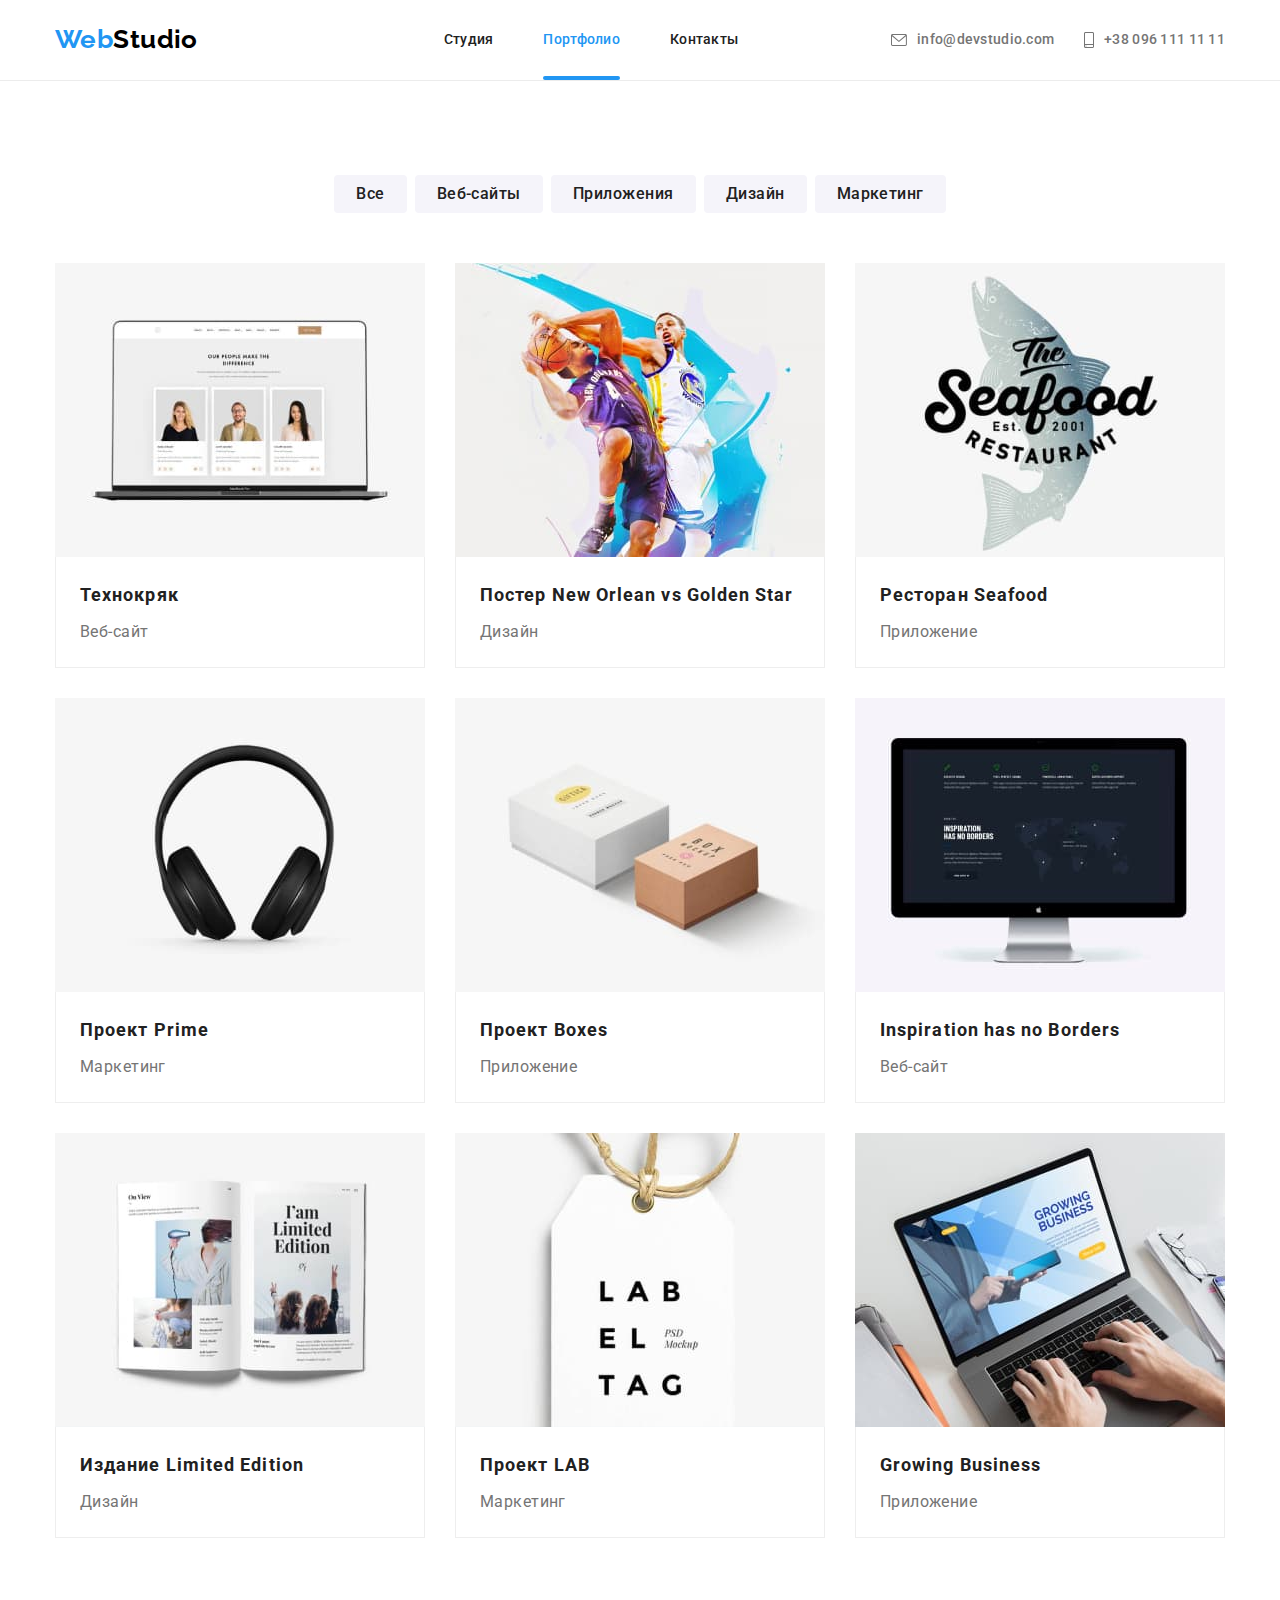
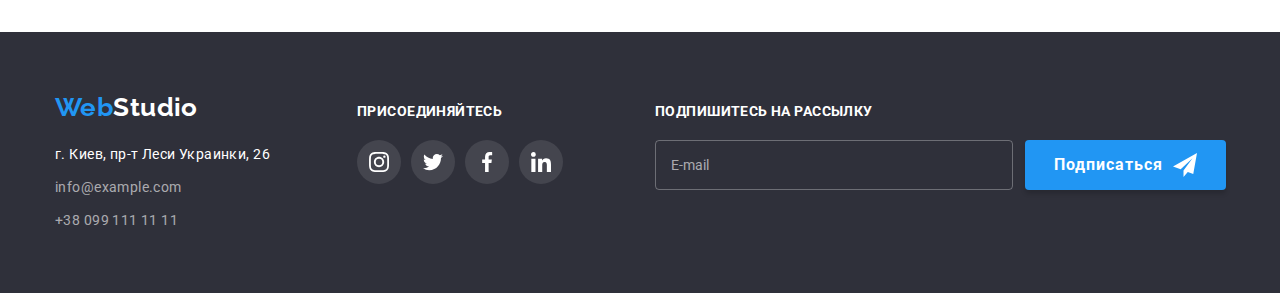
==== commit 59371a60: "fixed footer logo paddings" ====
--- a/portfolio.html
+++ b/portfolio.html
@@ -285,69 +285,64 @@
     </main>
     <!-- Footer -->
     <footer class="footer">
-        <div class="container">
-            <div class="footer__box">
-                <div class="footer__address-box">
-                    <a href="./index.html" class="logo footer__logo logo--wht"> <span
-                            class="logo__accent">Web</span>Studio</a>
-                    <address>
-                        <ul class="footer__address">
-                            <li class="footer__address-item footer__address-item--color">г. Киев, пр-т Леси Украинки, 26
-                            </li>
-                            <li class="footer__address-item"><a href="mailto:info@example.com"
-                                    class="footer__link">info@example.com</a></li>
-                            <li class="footer__address-item"><a href="tel:+380991111111" class="footer__link">+38 099 111 11
-                                    11</a></li>
-                        </ul>
-                    </address>
-                </div>
-                <div class="footer__social-links-box">
-                    <strong class="join-call">присоединяйтесь</strong>
-                    <ul class="social-links footer__social-links">
-                        <li class="social-links__item social-links__item--icon-white">
-                            <a class="social-links__link social-links__link--bgr-grey" href="#">
-                                <svg width="20" height="20">
-                                    <use href="./images/icons-sprite5.svg#instagram"></use>
-                                </svg>
-                            </a>
-                        </li>
-                        <li class="social-links__item social-links__item--icon-white">
-                            <a class="social-links__link social-links__link--bgr-grey" href="#">
-                                <svg width="20" height="20">
-                                    <use href="./images/icons-sprite5.svg#twitter"></use>
-                                </svg>
-                            </a>
-                        </li>
-                        <li class="social-links__item social-links__item--icon-white">
-                            <a class="social-links__link social-links__link--bgr-grey" href="#">
-                                <svg width="20" height="20">
-                                    <use href="./images/icons-sprite5.svg#facebook"></use>
-                                </svg>
-                            </a>
-                        </li>
-                        <li class="social-links__item social-links__item--icon-white">
-                            <a class="social-links__link social-links__link--bgr-grey" href="#">
-                                <svg width="20" height="20">
-                                    <use href="./images/icons-sprite5.svg#linkedin"></use>
-                                </svg>
-                            </a>
-                        </li>
+        <div class="container footer__box">
+            <div class="footer__address-box">
+                <a href="./index.html" class="logo logo--wht footer__logo"> <span class="logo__accent">Web</span>Studio</a>
+                <address>
+                    <ul class="footer__address">
+                        <li class="footer__address-item footer__address-item--color">г. Киев, пр-т Леси Украинки, 26</li>
+                        <li class="footer__address-item"><a href="mailto:info@example.com"
+                                class="footer__link">info@example.com</a></li>
+                        <li class="footer__address-item"><a href="tel:+380991111111" class="footer__link">+38 099 111 11
+                                11</a></li>
                     </ul>
-                </div>
-                <div class="footer__subscribe-form-box">
-                    <form class="subscribe">
-                        <label>
-                            <strong class="join-call">Подпишитесь на рассылку</strong>
-                            <input class="subscribe__input" type="email" name="email" placeholder="E-mail">
-                        </label>
-                        <button class="button subscribe__btn" type="submit">Подписаться
-                            <svg class="subscribe__icon-send" width="24" height="24">
-                                <use href="./images/icons-sprite5.svg#icon-send"></use>
+                </address>
+            </div>
+            <div class="footer__social-links-box">
+                <strong class="join-call">присоединяйтесь</strong>
+                <ul class="social-links footer__social-links">
+                    <li class="social-links__item social-links__item--icon-white">
+                        <a class="social-links__link social-links__link--bgr-grey" href="#">
+                            <svg width="20" height="20">
+                                <use href="./images/icons-sprite5.svg#instagram"></use>
                             </svg>
-                        </button>
-                    </form>
-                </div>
-    
+                        </a>
+                    </li>
+                    <li class="social-links__item social-links__item--icon-white">
+                        <a class="social-links__link social-links__link--bgr-grey" href="#">
+                            <svg width="20" height="20">
+                                <use href="./images/icons-sprite5.svg#twitter"></use>
+                            </svg>
+                        </a>
+                    </li>
+                    <li class="social-links__item social-links__item--icon-white">
+                        <a class="social-links__link social-links__link--bgr-grey" href="#">
+                            <svg width="20" height="20">
+                                <use href="./images/icons-sprite5.svg#facebook"></use>
+                            </svg>
+                        </a>
+                    </li>
+                    <li class="social-links__item social-links__item--icon-white">
+                        <a class="social-links__link social-links__link--bgr-grey" href="#">
+                            <svg width="20" height="20">
+                                <use href="./images/icons-sprite5.svg#linkedin"></use>
+                            </svg>
+                        </a>
+                    </li>
+                </ul>
+            </div>
+            <div class="footer__subscribe-form-box">
+                <form class="subscribe">
+                    <label>
+                        <strong class="join-call">Подпишитесь на рассылку</strong>
+                        <input class="subscribe__input" type="email" name="email" placeholder="E-mail">
+                    </label>
+                    <button class="button subscribe__btn" type="submit">Подписаться
+                        <svg class="subscribe__icon-send" width="24" height="24">
+                            <use href="./images/icons-sprite5.svg#icon-send"></use>
+                        </svg>
+                    </button>
+                </form>
             </div>
         </div>
     </footer>
--- a/css/main.min.css
+++ b/css/main.min.css
@@ -1 +1 @@
-:root{--main-text-color: #212121;--accent-color: #2196f3;--black-color: #000000;--white-color: #ffffff;--secondary-text-color: #757575;--footer-contact-color: rgba(255, 255, 255, 0.6);--secondary-bgd: #2f303a;--secondary-section-bgd: #f5f4fa;--icon-color: #afb1b8;--transition-time: 250ms;--cubic: cubic-bezier(0.4, 0, 0.2, 1)}.pic-list__bgr,.feature-item__box,.clients__link,.social-links__link,.social-links,.modal__close-btn{display:-webkit-box;display:-ms-flexbox;display:flex;-webkit-box-pack:center;-ms-flex-pack:center;justify-content:center;-webkit-box-align:center;-ms-flex-align:center;align-items:center}body{font-family:"Roboto",sans-serif;font-size:14px;letter-spacing:.03em;background-color:var(--white-color);color:var(--main-text-color)}body.modal-open{overflow:hidden}ul{list-style:none;margin:0;padding-left:0px}a{text-decoration:none}h1,h2,h3,p{margin:0}img{display:block;max-width:100%;height:auto}.backdrop.is-hidden{visibility:hidden;opacity:0;pointer-events:none}.button{display:inline-block;font-family:inherit;font-weight:700;font-size:16px;line-height:1.88;letter-spacing:.06em;color:var(--white-color);background-color:var(--accent-color);border:0px;-webkit-box-shadow:0px 4px 4px rgba(0,0,0,.15);box-shadow:0px 4px 4px rgba(0,0,0,.15);border-radius:4px;cursor:pointer;-webkit-transition:background-color var(--transition-time) var(--cubic);transition:background-color var(--transition-time) var(--cubic)}.button:hover,.button:focus{background-color:#188ce8}.container{margin:0 auto;padding:0 15px}@media screen and (min-width: 480px){.container{width:480px}}@media screen and (min-width: 768px){.container{width:768px}}@media screen and (min-width: 1200px){.container{width:1200px}}.backdrop{position:fixed;top:0;left:0;width:100%;height:100%;background:rgba(0,0,0,.2);opacity:1;-webkit-transition:opacity var(--transition-time) var(--cubic);transition:opacity var(--transition-time) var(--cubic);z-index:10}@media screen and (max-width: 767px){.backdrop{padding:94px 15px;overflow-y:scroll}}.backdrop.is-hidden .modal{-webkit-transform:translate(-50%, -50%) scale(0.8);transform:translate(-50%, -50%) scale(0.8)}.modal{position:relative;padding:40px;background:var(--white-color);border-radius:4px;-webkit-box-shadow:0px 1px 3px rgba(0,0,0,.12),0px 1px 1px rgba(0,0,0,.14),0px 2px 1px rgba(0,0,0,.2);box-shadow:0px 1px 3px rgba(0,0,0,.12),0px 1px 1px rgba(0,0,0,.14),0px 2px 1px rgba(0,0,0,.2);-webkit-transition:-webkit-transform 500ms var(--cubic);transition:-webkit-transform 500ms var(--cubic);transition:transform 500ms var(--cubic);transition:transform 500ms var(--cubic), -webkit-transform 500ms var(--cubic)}.modal__close-btn{position:absolute;top:8px;right:8px;padding:0;width:30px;height:30px;background:var(--white-color);border:1px solid rgba(0,0,0,.1);border-radius:50%;cursor:pointer;-webkit-transition:fill var(--transition-time) var(--cubic);transition:fill var(--transition-time) var(--cubic)}.modal__title{margin-bottom:12px;font-weight:700;font-size:20px;line-height:1.5;text-align:center;color:var(--main-text-color)}@media screen and (min-width: 480px){.modal{position:absolute;left:50%;top:50%;width:450px;height:609px;-webkit-transform:translate(-50%, -50%) scale(1);transform:translate(-50%, -50%) scale(1)}}@media screen and (min-width: 1200px){.modal{width:528px;height:581px;-webkit-transform:translate(-50%, -50%) scale(1);transform:translate(-50%, -50%) scale(1)}}@media screen and (min-width: 1199px){.modal__title{line-height:1.15}}.modal__close-btn:hover,.modal__close-btn:focus{fill:var(--accent-color)}.section{padding:60px 0}@media screen and (min-width: 1200px){.section{padding:94px 0}}.section__title{margin-bottom:30px;font-size:28px;line-height:1.19;text-align:center;color:var(--main-text-color)}@media screen and (min-width: 1200px){.section__title{font-size:36px;line-height:1.16;margin-bottom:50px}}.social-links__item{width:44px;height:44px;fill:var(--icon-color);border-radius:50%;-webkit-transition:background-color var(--transition-time) var(--cubic);transition:background-color var(--transition-time) var(--cubic)}.social-links__item:not(:last-child){margin-right:10px}.social-links__link{width:100%;height:100%;border-radius:50%;-webkit-transition:fill var(--transition-time) var(--cubic);transition:fill var(--transition-time) var(--cubic)}.social-links__item--icon-white{fill:var(--white-color)}.social-links__link--bgr-grey{background:rgba(255,255,255,.1)}.social-links__item:hover,.social-links__link:focus{background-color:var(--accent-color);fill:var(--white-color)}.visually-hidden{position:absolute;width:1px;height:1px;margin:-1px;border:0;padding:0;white-space:nowrap;-webkit-clip-path:inset(100%);clip-path:inset(100%);clip:rect(0 0 0 0);overflow:hidden}.clients{display:-webkit-box;display:-ms-flexbox;display:flex;-ms-flex-wrap:wrap;flex-wrap:wrap;margin:-15px;fill:var(--icon-color)}.clients__item{width:170px;height:92px;margin:15px;width:calc((100% - 60px)/2)}@media screen and (min-width: 768px){.clients__item{margin:15px;width:calc((100% - 90px)/3)}}@media screen and (min-width: 1200px){.clients__item{width:calc((100% - 180px)/6)}}.clients__link{width:100%;height:100%;border:1px solid var(--icon-color);border-radius:4px;-webkit-transition:border var(--transition-time) var(--cubic),fill var(--transition-time) var(--cubic);transition:border var(--transition-time) var(--cubic),fill var(--transition-time) var(--cubic)}.clients__link:hover,.clients__link:focus{fill:var(--accent-color);border:1px solid var(--accent-color)}@media screen and (min-width: 768px){.features{display:-webkit-box;display:-ms-flexbox;display:flex;-ms-flex-wrap:wrap;flex-wrap:wrap;margin:-15px}}@media screen and (min-width: 1200px){.features{-ms-flex-wrap:nowrap;flex-wrap:nowrap}}@media screen and (max-width: 767px){.feature-item:not(:last-child){margin-bottom:30px}}@media screen and (min-width: 768px){.feature-item{margin:15px;width:calc((100% - 60px)/2)}}@media screen and (min-width: 1200px){.feature-item{width:calc((100% - 120px)/4)}}.feature-item__box{background:var(--secondary-section-bgd);min-height:120px;width:100%;border-radius:4px;margin-bottom:30px}.feature-item__title{font-size:14px;line-height:1.14;color:var(--main-text-color);text-transform:uppercase;margin-bottom:10px}@media screen and (max-width: 767px){.feature-item__title{text-align:center}}.feature-item__desc{line-height:1.71;color:var(--secondary-text-color)}.portfolio__filter{display:-webkit-box;display:-ms-flexbox;display:flex;-ms-flex-wrap:wrap;flex-wrap:wrap;margin-bottom:30px;row-gap:15px;-webkit-column-gap:8px;-moz-column-gap:8px;column-gap:8px}@media screen and (min-width: 768px){.portfolio__filter{-webkit-box-pack:center;-ms-flex-pack:center;justify-content:center}}@media screen and (min-width: 1200px){.portfolio__filter{margin-bottom:50px}}.portfolio__button{padding:6px 22px;font-family:inherit;font-weight:500;font-size:16px;line-height:1.62;letter-spacing:.03em;text-align:center;color:var(--main-text-color);background:var(--secondary-section-bgd);border:0px;border-radius:4px;cursor:pointer;-webkit-transition:color var(--transition-time) var(--cubic),background-color var(--transition-time) var(--cubic),-webkit-box-shadow var(--transition-time) var(--cubic);transition:color var(--transition-time) var(--cubic),background-color var(--transition-time) var(--cubic),-webkit-box-shadow var(--transition-time) var(--cubic);transition:color var(--transition-time) var(--cubic),background-color var(--transition-time) var(--cubic),box-shadow var(--transition-time) var(--cubic);transition:color var(--transition-time) var(--cubic),background-color var(--transition-time) var(--cubic),box-shadow var(--transition-time) var(--cubic),-webkit-box-shadow var(--transition-time) var(--cubic)}.portfolio__button:hover,.portfolio__button:focus{color:var(--white-color);background-color:var(--accent-color);-webkit-box-shadow:0px 3px 1px rgba(0,0,0,.1),0px 1px 2px rgba(0,0,0,.08),0px 2px 2px rgba(0,0,0,.12);box-shadow:0px 3px 1px rgba(0,0,0,.1),0px 1px 2px rgba(0,0,0,.08),0px 2px 2px rgba(0,0,0,.12)}.footer{background:var(--secondary-bgd);padding:60px 0px}.footer__box{display:-webkit-box;display:-ms-flexbox;display:flex;-webkit-box-orient:vertical;-webkit-box-direction:normal;-ms-flex-direction:column;flex-direction:column;-webkit-box-align:center;-ms-flex-align:center;align-items:center}@media screen and (min-width: 768px){.footer__box{-webkit-box-orient:initial;-webkit-box-direction:initial;-ms-flex-direction:initial;flex-direction:initial;-ms-flex-wrap:wrap;flex-wrap:wrap;-ms-flex-pack:distribute;justify-content:space-around;-webkit-box-align:baseline;-ms-flex-align:baseline;align-items:baseline}}@media screen and (min-width: 1200px){.footer__box{-webkit-box-pack:justify;-ms-flex-pack:justify;justify-content:space-between}}.footer__logo{display:block}@media screen and (max-width: 1199px){.footer__logo{text-align:center}}.footer__address-box{display:block;max-width:232px;margin-bottom:60px}@media screen and (max-width: 1199px){.footer__address-box{text-align:center}}.footer__address{font-style:normal;line-height:1.71}.footer__link{color:var(--footer-contact-color);-webkit-transition:color var(--transition-time) var(--cubic);transition:color var(--transition-time) var(--cubic)}.footer__social-links-box{margin-bottom:60px}@media screen and (max-width: 1199px){.footer__social-links-box{text-align:center}}.footer__address-item:not(:last-child){margin-bottom:9px}.footer__address-item--color{color:var(--white-color)}.footer__link:hover,.footer__link:focus{color:var(--accent-color)}.join-call{margin-bottom:20px;font-weight:700;line-height:1.14;color:var(--white-color);text-transform:uppercase}.footer__social-links{margin-top:20px}.footer__subscribe-form-box{max-width:570px}.subscribe{display:-webkit-box;display:-ms-flexbox;display:flex;-webkit-box-orient:vertical;-webkit-box-direction:normal;-ms-flex-direction:column;flex-direction:column;-webkit-box-align:center;-ms-flex-align:center;align-items:center;width:100%}@media screen and (max-width: 1199px){.subscribe{text-align:center}}@media screen and (min-width: 1200px){.subscribe{-webkit-box-orient:inherit;-webkit-box-direction:inherit;-ms-flex-direction:inherit;flex-direction:inherit;-webkit-box-align:end;-ms-flex-align:end;align-items:flex-end}}.subscribe__input{width:100%;height:50px;margin-top:20px;margin-right:12px;padding:15px;background-color:inherit;border:1px solid rgba(255,255,255,.3);-webkit-filter:drop-shadow 0px 4px 4px rgba(0,0,0,.15);filter:drop-shadow 0px 4px 4px rgba(0,0,0,.15);border-radius:4px;color:var(--white-color)}@media screen and (min-width: 1200px){.subscribe__input{width:358px}}.subscribe__input::-webkit-input-placeholder{color:rgba(255,255,255,.6)}.subscribe__input::-moz-placeholder{color:rgba(255,255,255,.6)}.subscribe__input:-ms-input-placeholder{color:rgba(255,255,255,.6)}.subscribe__input::-ms-input-placeholder{color:rgba(255,255,255,.6)}.subscribe__input::placeholder{color:rgba(255,255,255,.6)}.subscribe__btn{display:-webkit-box;display:-ms-flexbox;display:flex;-webkit-box-pack:center;-ms-flex-pack:center;justify-content:center;-webkit-box-align:center;-ms-flex-align:center;align-items:center;padding:10px 29px;margin-top:20px}.subscribe__icon-send{margin-left:10px}.hero{background:var(--secondary-bgd);text-align:center;padding-top:120px;padding-bottom:120px}@media screen and (min-width: 1200px){.hero{padding-top:200px;padding-bottom:200px}}.hero__title{max-width:360px;margin-bottom:30px;margin-left:auto;margin-right:auto;font-weight:900;font-size:26px;line-height:1.62;letter-spacing:.06em;text-align:center;text-transform:uppercase;color:var(--white-color)}@media screen and (min-width: 1200px){.hero__title{max-width:700px;font-size:44px;line-height:1.36}}.hero__btn{padding:10px 32px}.overlay{background-position:center;background-repeat:no-repeat;background-size:cover;margin:0 auto}@media screen and (min-width: 480px){.overlay{max-width:480px;max-height:400px;background-image:-webkit-gradient(linear, left top, left bottom, from(rgba(47, 48, 58, 0.4)), color-stop(rgba(47, 48, 58, 0.4)), color-stop(rgba(47, 48, 58, 0.4)), to(rgba(47, 48, 58, 0.4))),url("../../images/img-bg-mob.jpg");background-image:linear-gradient(rgba(47, 48, 58, 0.4), rgba(47, 48, 58, 0.4), rgba(47, 48, 58, 0.4), rgba(47, 48, 58, 0.4)),url("../../images/img-bg-mob.jpg")}}@media screen and (min-width: 480px)and (min-device-pixel-ratio: 2),screen and (min-width: 480px)and (-webkit-min-device-pixel-ratio: 2),screen and (min-width: 480px)and (min-resolution: 192dpi),screen and (min-width: 480px)and (min-resolution: 2dppx){.overlay{background-image:-webkit-gradient(linear, left top, left bottom, from(rgba(47, 48, 58, 0.4)), color-stop(rgba(47, 48, 58, 0.4)), color-stop(rgba(47, 48, 58, 0.4)), to(rgba(47, 48, 58, 0.4))),url("../../images/img-bg-mob@2x.jpg");background-image:linear-gradient(rgba(47, 48, 58, 0.4), rgba(47, 48, 58, 0.4), rgba(47, 48, 58, 0.4), rgba(47, 48, 58, 0.4)),url("../../images/img-bg-mob@2x.jpg")}}@media screen and (min-width: 768px){.overlay{max-width:768px;max-height:400px;background-image:-webkit-gradient(linear, left top, left bottom, from(rgba(47, 48, 58, 0.4)), color-stop(rgba(47, 48, 58, 0.4)), color-stop(rgba(47, 48, 58, 0.4)), to(rgba(47, 48, 58, 0.4))),url("../images/img-bg-tab.jpg");background-image:linear-gradient(rgba(47, 48, 58, 0.4), rgba(47, 48, 58, 0.4), rgba(47, 48, 58, 0.4), rgba(47, 48, 58, 0.4)),url("../images/img-bg-tab.jpg")}}@media screen and (min-width: 768px)and (min-device-pixel-ratio: 2),screen and (min-width: 768px)and (-webkit-min-device-pixel-ratio: 2),screen and (min-width: 768px)and (min-resolution: 192dpi),screen and (min-width: 768px)and (min-resolution: 2dppx){.overlay{background-image:-webkit-gradient(linear, left top, left bottom, from(rgba(47, 48, 58, 0.4)), color-stop(rgba(47, 48, 58, 0.4)), color-stop(rgba(47, 48, 58, 0.4)), to(rgba(47, 48, 58, 0.4))),url("../images/img-bg-tab@2x.jpg");background-image:linear-gradient(rgba(47, 48, 58, 0.4), rgba(47, 48, 58, 0.4), rgba(47, 48, 58, 0.4), rgba(47, 48, 58, 0.4)),url("../images/img-bg-tab@2x.jpg")}}@media screen and (min-width: 1200px){.overlay{max-width:1600px;max-height:600px;background-image:-webkit-gradient(linear, left top, left bottom, from(rgba(47, 48, 58, 0.4)), color-stop(rgba(47, 48, 58, 0.4)), color-stop(rgba(47, 48, 58, 0.4)), to(rgba(47, 48, 58, 0.4))),url("../images/img-bg-pc.jpg");background-image:linear-gradient(rgba(47, 48, 58, 0.4), rgba(47, 48, 58, 0.4), rgba(47, 48, 58, 0.4), rgba(47, 48, 58, 0.4)),url("../images/img-bg-pc.jpg")}}@media screen and (min-width: 1200px)and (min-device-pixel-ratio: 2),screen and (min-width: 1200px)and (-webkit-min-device-pixel-ratio: 2),screen and (min-width: 1200px)and (min-resolution: 192dpi),screen and (min-width: 1200px)and (min-resolution: 2dppx){.overlay{background-image:-webkit-gradient(linear, left top, left bottom, from(rgba(47, 48, 58, 0.4)), color-stop(rgba(47, 48, 58, 0.4)), color-stop(rgba(47, 48, 58, 0.4)), to(rgba(47, 48, 58, 0.4))),url("../images/img-bg-pc@2x.jpg");background-image:linear-gradient(rgba(47, 48, 58, 0.4), rgba(47, 48, 58, 0.4), rgba(47, 48, 58, 0.4), rgba(47, 48, 58, 0.4)),url("../images/img-bg-pc@2x.jpg")}}.logo{padding-top:24px;padding-bottom:24px;font-family:"Raleway";font-weight:700;font-size:26px;line-height:1.19}@media screen and (max-width: 767px){.logo{padding-top:16px;padding-bottom:16px}}@media screen and (max-width: 1199px){.logo{font-size:24px;line-height:1.17}}.logo__accent{color:var(--accent-color)}.logo--blk{color:var(--black-color)}.logo--wht{color:var(--white-color)}.menu-toggle{min-height:40px;min-width:40px;display:-webkit-box;display:-ms-flexbox;display:flex;-webkit-box-align:center;-ms-flex-align:center;align-items:center;-webkit-box-pack:center;-ms-flex-pack:center;justify-content:center;position:absolute;top:10px;right:10px;margin:0;padding:0;background-color:rgba(0,0,0,0);cursor:pointer;border:none;border-radius:50%;outline:none;-webkit-transition:fill var(--transition-time) var(--cubic);transition:fill var(--transition-time) var(--cubic)}.menu-toggle__icon{fill:var(--main-text-color #212121)}.menu-toggle:hover,.menu-toggle:focus{fill:var(--accent-color)}@media(min-width: 768px){.menu-toggle{display:none}}@media screen and (max-width: 767px){.menu-button__container{position:fixed;top:0;left:0;width:100vw;height:100vh;padding:48px 40px;z-index:999;background-color:var(--white-color);-webkit-transform:translateX(100%);transform:translateX(100%);-webkit-transition:-webkit-transform var(--transition-time) var(--cubic);transition:-webkit-transform var(--transition-time) var(--cubic);transition:transform var(--transition-time) var(--cubic);transition:transform var(--transition-time) var(--cubic), -webkit-transform var(--transition-time) var(--cubic)}}@media screen and (min-width: 768px){.menu-button__container{display:-webkit-box;display:-ms-flexbox;display:flex;width:100%}}.menu-button__container.is-open{-webkit-transform:translateX(0);transform:translateX(0)}.order-form__label{position:relative;display:block;width:100%;margin-bottom:10px;font-size:12px;line-height:1.16;letter-spacing:.01em;color:var(--secondary-text-color)}.order-form__input{width:100%;margin-top:4px;padding:11px;padding-left:42px;border:1px solid rgba(33,33,33,.2);border-radius:4px;-webkit-transition:border-color var(--transition-time) var(--cubic);transition:border-color var(--transition-time) var(--cubic)}.order-form__icon{position:absolute;bottom:11px;left:12px;-webkit-transition:fill var(--transition-time) var(--cubic);transition:fill var(--transition-time) var(--cubic)}.order-form__comment-input{resize:none;width:100%;height:120px;padding:12px 16px;font-size:12px;line-height:1.16;letter-spacing:.01em;color:var(--main-text-color)}.order-form__label:hover,.order-form__input:hover,.order-form__input:focus,.order-form__icon:hover{fill:var(--accent-color);border-color:var(--accent-color)}.order-form__input:focus+.order-form__icon{fill:var(--accent-color)}.comment-field{margin-bottom:20px}.order-form__comment-input::-webkit-input-placeholder{color:rgba(117,117,117,.5)}.order-form__comment-input::-moz-placeholder{color:rgba(117,117,117,.5)}.order-form__comment-input:-ms-input-placeholder{color:rgba(117,117,117,.5)}.order-form__comment-input::-ms-input-placeholder{color:rgba(117,117,117,.5)}.order-form__comment-input::placeholder{color:rgba(117,117,117,.5)}.checkbox{position:relative;display:-webkit-box;display:-ms-flexbox;display:flex;-webkit-box-pack:start;-ms-flex-pack:start;justify-content:start;-webkit-box-align:center;-ms-flex-align:center;align-items:center;margin-bottom:30px;font-size:12px;line-height:1.17}@media screen and (min-width: 1200px){.checkbox{display:-webkit-box;display:-ms-flexbox;display:flex;-webkit-box-pack:center;-ms-flex-pack:center;justify-content:center;-webkit-box-align:center;-ms-flex-align:center;align-items:center;font-size:14px;line-height:1.71}}.checkbox__input{position:absolute;width:1px;height:1px;margin:-1px;border:0;padding:0;white-space:nowrap;-webkit-clip-path:inset(100%);clip-path:inset(100%);clip:rect(0 0 0 0);overflow:hidden}.checkbox__field{position:absolute;width:16px;height:15px;left:0;background-image:url(../images/icon-unchecked.svg)}@media screen and (min-width: 1200px){.checkbox__field{left:14px;top:4px}}.checkbox__agreement{margin-left:23px;color:var(--secondary-text-color)}.checkbox__agreement-link{color:var(--accent-color);text-decoration:underline}.checkbox__input:focus-visible+.checkbox__field{background-image:url(../images/icon-unchecked-focused.svg)}.checkbox__input:checked:focus+.checkbox__field{background-image:url(../images/icon-check.svg)}.send-btn{display:-webkit-box;display:-ms-flexbox;display:flex;margin:0 auto;padding:10px 56px}.header{border-bottom:1px solid #ececec;position:relative}.navigation{display:-webkit-box;display:-ms-flexbox;display:flex}@media screen and (max-width: 767px){.navigation__list{margin-bottom:300px}}@media screen and (min-width: 768px){.navigation__list{display:-webkit-box;display:-ms-flexbox;display:flex;margin-left:auto}}.navigation__item{position:relative;display:-webkit-box;display:-ms-flexbox;display:flex;padding-bottom:32px}@media screen and (min-width: 768px){.navigation__item{padding-top:32px}}.navigation__item:not(:last-child){margin-right:50px}.navigation__link{font-weight:500;line-height:1.14;letter-spacing:.02em;color:var(--main-text-color);-webkit-transition:color var(--transition-time) var(--cubic);transition:color var(--transition-time) var(--cubic)}@media screen and (max-width: 767px){.navigation__link{font-size:40px;line-height:1.17}}.navigation__link:hover,.navigation__link:focus{color:var(--accent-color)}.current{color:var(--accent-color)}@media screen and (min-width: 768px){.current:after{content:"";position:absolute;left:0;bottom:0;width:100%;height:4px;background:var(--accent-color);border-radius:2px}}@media screen and (max-width: 767px){.header-contacts{display:-webkit-box;display:-ms-flexbox;display:flex;-webkit-box-orient:vertical;-webkit-box-direction:reverse;-ms-flex-direction:column-reverse;flex-direction:column-reverse}}@media screen and (min-width: 768px)and (max-width: 1199px){.header-contacts{display:-webkit-box;display:-ms-flexbox;display:flex;-webkit-box-orient:vertical;-webkit-box-direction:normal;-ms-flex-direction:column;flex-direction:column;-webkit-box-pack:center;-ms-flex-pack:center;justify-content:center;row-gap:10px;margin-left:auto}}@media screen and (min-width: 1200px){.header-contacts{display:-webkit-box;display:-ms-flexbox;display:flex;margin-left:auto}}.header-contacts__icon{margin-right:10px;fill:currentColor}@media screen and (max-width: 767px){.header-contacts__icon{display:none}}.header-contacts__link{font-weight:500;line-height:1.14;letter-spacing:.02em;color:var(--main-text-color);-webkit-transition:color var(--transition-time) var(--cubic);transition:color var(--transition-time) var(--cubic)}.header-contacts__item{position:relative;display:-webkit-box;display:-ms-flexbox;display:flex;padding-top:32px;padding-bottom:32px}@media screen and (min-width: 768px)and (max-width: 1199px){.header-contacts__item{padding:0}}@media screen and (min-width: 1200px){.header-contacts__item:not(:last-child){margin-right:30px}}.header-contacts__link:hover,.header-contacts__link:focus{color:var(--accent-color)}.header-contacts__icon:hover{fill:var(--accent-color)}.contact-feature{display:-webkit-box;display:-ms-flexbox;display:flex;-webkit-box-align:center;-ms-flex-align:center;align-items:center;color:var(--secondary-text-color)}@media screen and (max-width: 767px){.mob-menu-mail{font-size:24px;line-height:1.17}}@media screen and (max-width: 767px){.mob-menu-tel{font-size:34px;line-height:1.15;color:var(--accent-color)}}@media screen and (max-width: 767px){.mob-menu-item-mail{padding-top:0px;padding-bottom:64px}}@media screen and (max-width: 767px){.header-social-links{display:-webkit-box;display:-ms-flexbox;display:flex;-ms-flex-wrap:wrap;flex-wrap:wrap;margin-left:-10px}.header-social-links__item{padding:0px 10px}.header-social-links__item:not(:last-child){border-right:1px solid rgba(33,33,33,.2)}.header-social-links__link{font-weight:500;font-size:18px;line-height:1.22;letter-spacing:.02em;color:var(--accent-color)}}@media screen and (min-width: 768px){.header-social-links{display:none}}@media screen and (min-width: 768px){.portfolio__grid{display:-webkit-box;display:-ms-flexbox;display:flex;-ms-flex-wrap:wrap;flex-wrap:wrap;margin:-15px}}.portfolio-item{background:var(--white-color)}@media screen and (max-width: 767px){.portfolio-item:not(:last-child){margin-bottom:30px}}@media screen and (min-width: 768px){.portfolio-item{margin:15px;width:calc((100% - 60px)/2)}}@media screen and (min-width: 1200px){.portfolio-item{width:calc((100% - 90px)/3)}}.portfolio-item__link{display:block;height:100%;-webkit-transition:-webkit-box-shadow var(--transition-time) var(--cubic);transition:-webkit-box-shadow var(--transition-time) var(--cubic);transition:box-shadow var(--transition-time) var(--cubic);transition:box-shadow var(--transition-time) var(--cubic), -webkit-box-shadow var(--transition-time) var(--cubic)}.portfolio-item__overlay{position:relative;overflow:hidden}.portfolio-item__overlay-desc{position:absolute;top:0;left:0;width:100%;height:100%;padding:63px 24px;font-style:inherit;font-size:18px;line-height:1.56;color:var(--white-color);background:rgba(33,150,243,.9);-webkit-transform:translateY(100%);transform:translateY(100%);-webkit-transition:-webkit-transform var(--transition-time) var(--cubic);transition:-webkit-transform var(--transition-time) var(--cubic);transition:transform var(--transition-time) var(--cubic);transition:transform var(--transition-time) var(--cubic), -webkit-transform var(--transition-time) var(--cubic)}.portfolio-item__card-desc{padding:20px 24px;border-right:1px solid #eee;border-bottom:1px solid #eee;border-left:1px solid #eee}.portfolio-item__link-title{font-size:18px;line-height:2;letter-spacing:.06em;color:var(--main-text-color);margin-bottom:4px}.portfolio-item__link-desc{font-size:16px;line-height:1.88;color:var(--secondary-text-color)}@media screen and (min-width: 768px)and (max-width: 1199px){.portfolio-item-container-stretch{padding:20px 24px 56px 24px}}.portfolio-item__link:hover,.portfolio-item__link:focus{-webkit-box-shadow:0px 1px 1px rgba(0,0,0,.12),0px 4px 4px rgba(0,0,0,.06),1px 4px 6px rgba(0,0,0,.16);box-shadow:0px 1px 1px rgba(0,0,0,.12),0px 4px 4px rgba(0,0,0,.06),1px 4px 6px rgba(0,0,0,.16)}.portfolio-item__link:hover .portfolio-item__overlay-desc,.portfolio-item__link:focus .portfolio-item__overlay-desc{-webkit-transform:translateY(0);transform:translateY(0)}.section-bgr{background:var(--secondary-section-bgd)}.team{font-size:16px;line-height:1.18;text-align:center}@media screen and (min-width: 768px)and (max-width: 1199px){.team{display:-webkit-box;display:-ms-flexbox;display:flex;-ms-flex-wrap:wrap;flex-wrap:wrap;margin:-15px}}@media screen and (min-width: 1200px){.team{display:-webkit-box;display:-ms-flexbox;display:flex;-ms-flex-wrap:nowrap;flex-wrap:nowrap}}.team__item{background-color:var(--white-color);-webkit-box-shadow:0px 1px 3px rgba(0,0,0,.12),0px 1px 1px rgba(0,0,0,.14),0px 2px 1px rgba(0,0,0,.2);box-shadow:0px 1px 3px rgba(0,0,0,.12),0px 1px 1px rgba(0,0,0,.14),0px 2px 1px rgba(0,0,0,.2);border-radius:0px 0px 4px 4px;margin-bottom:24px}@media screen and (min-width: 768px){.team__item{margin:15px;width:calc((100% - 60px)/2)}}@media screen and (min-width: 1200px){.team__item{width:calc((100% - 120px)/4)}}@media screen and (max-width: 767px){.team__item:not(:last-child){margin-bottom:30px}}.team__img{margin-bottom:30px;margin-left:auto;margin-right:auto}.team__name{margin-bottom:10px;font-weight:500;font-size:16px;line-height:1.18;color:var(--main-text-color)}.team__position{margin-bottom:16px;color:var(--secondary-text-color)}@media screen and (min-width: 768px){.team__social-links{margin-bottom:24px}}@media screen and (min-width: 1200px){.team__social-links{margin-bottom:30px}}.team__social-links .social-links__item{margin-bottom:24px}.no-top-padding{padding-top:0}@media screen and (max-width: 1199px){.no-top-padding{display:none}}.pic-list{display:-webkit-box;display:-ms-flexbox;display:flex;-webkit-box-pack:justify;-ms-flex-pack:justify;justify-content:space-between}.pic-list__item{position:relative}.pic-list__bgr{position:absolute;left:0;bottom:0;width:100%;height:70px;background:rgba(47,48,58,.8)}.pic-list__desc{font-weight:700;text-transform:uppercase;color:var(--white-color)}/*# sourceMappingURL=main.min.css.map */+:root{--main-text-color: #212121;--accent-color: #2196f3;--black-color: #000000;--white-color: #ffffff;--secondary-text-color: #757575;--footer-contact-color: rgba(255, 255, 255, 0.6);--secondary-bgd: #2f303a;--secondary-section-bgd: #f5f4fa;--icon-color: #afb1b8;--transition-time: 250ms;--cubic: cubic-bezier(0.4, 0, 0.2, 1)}.clients__link,.pic-list__bgr,.feature-item__box,.social-links__link,.social-links,.modal__close-btn{display:-webkit-box;display:-ms-flexbox;display:flex;-webkit-box-pack:center;-ms-flex-pack:center;justify-content:center;-webkit-box-align:center;-ms-flex-align:center;align-items:center}body{font-family:"Roboto",sans-serif;font-size:14px;letter-spacing:.03em;background-color:var(--white-color);color:var(--main-text-color)}body.modal-open{overflow:hidden}ul{list-style:none;margin:0;padding-left:0px}a{text-decoration:none}h1,h2,h3,p{margin:0}img{display:block;max-width:100%;height:auto}.backdrop.is-hidden{visibility:hidden;opacity:0;pointer-events:none}.button{display:inline-block;font-family:inherit;font-weight:700;font-size:16px;line-height:1.88;letter-spacing:.06em;color:var(--white-color);background-color:var(--accent-color);border:0px;-webkit-box-shadow:0px 4px 4px rgba(0,0,0,.15);box-shadow:0px 4px 4px rgba(0,0,0,.15);border-radius:4px;cursor:pointer;-webkit-transition:background-color var(--transition-time) var(--cubic);transition:background-color var(--transition-time) var(--cubic)}.button:hover,.button:focus{background-color:#188ce8}.container{margin:0 auto;padding:0 15px}@media screen and (min-width: 480px){.container{width:480px}}@media screen and (min-width: 768px){.container{width:768px}}@media screen and (min-width: 1200px){.container{width:1200px}}.backdrop{position:fixed;top:0;left:0;width:100%;height:100%;background:rgba(0,0,0,.2);opacity:1;-webkit-transition:opacity var(--transition-time) var(--cubic);transition:opacity var(--transition-time) var(--cubic);z-index:10}@media screen and (max-width: 767px){.backdrop{padding:94px 15px;overflow-y:scroll}}.backdrop.is-hidden .modal{-webkit-transform:translate(-50%, -50%) scale(0.8);transform:translate(-50%, -50%) scale(0.8)}.modal{position:relative;padding:40px;background:var(--white-color);border-radius:4px;-webkit-box-shadow:0px 1px 3px rgba(0,0,0,.12),0px 1px 1px rgba(0,0,0,.14),0px 2px 1px rgba(0,0,0,.2);box-shadow:0px 1px 3px rgba(0,0,0,.12),0px 1px 1px rgba(0,0,0,.14),0px 2px 1px rgba(0,0,0,.2);-webkit-transition:-webkit-transform 500ms var(--cubic);transition:-webkit-transform 500ms var(--cubic);transition:transform 500ms var(--cubic);transition:transform 500ms var(--cubic), -webkit-transform 500ms var(--cubic)}.modal__close-btn{position:absolute;top:8px;right:8px;padding:0;width:30px;height:30px;background:var(--white-color);border:1px solid rgba(0,0,0,.1);border-radius:50%;cursor:pointer;-webkit-transition:fill var(--transition-time) var(--cubic);transition:fill var(--transition-time) var(--cubic)}.modal__title{margin-bottom:12px;font-weight:700;font-size:20px;line-height:1.5;text-align:center;color:var(--main-text-color)}@media screen and (min-width: 480px){.modal{position:absolute;left:50%;top:50%;width:450px;height:609px;-webkit-transform:translate(-50%, -50%) scale(1);transform:translate(-50%, -50%) scale(1)}}@media screen and (min-width: 1200px){.modal{width:528px;height:581px;-webkit-transform:translate(-50%, -50%) scale(1);transform:translate(-50%, -50%) scale(1)}}@media screen and (min-width: 1199px){.modal__title{line-height:1.15}}.modal__close-btn:hover,.modal__close-btn:focus{fill:var(--accent-color)}.section{padding:60px 0}@media screen and (min-width: 1200px){.section{padding:94px 0}}.section__title{margin-bottom:30px;font-size:28px;line-height:1.19;text-align:center;color:var(--main-text-color)}@media screen and (min-width: 1200px){.section__title{font-size:36px;line-height:1.16;margin-bottom:50px}}.social-links__item{width:44px;height:44px;fill:var(--icon-color);border-radius:50%;-webkit-transition:background-color var(--transition-time) var(--cubic);transition:background-color var(--transition-time) var(--cubic)}.social-links__item:not(:last-child){margin-right:10px}.social-links__link{width:100%;height:100%;border-radius:50%;-webkit-transition:fill var(--transition-time) var(--cubic);transition:fill var(--transition-time) var(--cubic)}.social-links__item--icon-white{fill:var(--white-color)}.social-links__link--bgr-grey{background:rgba(255,255,255,.1)}.social-links__item:hover,.social-links__link:focus{background-color:var(--accent-color);fill:var(--white-color)}.visually-hidden{position:absolute;width:1px;height:1px;margin:-1px;border:0;padding:0;white-space:nowrap;-webkit-clip-path:inset(100%);clip-path:inset(100%);clip:rect(0 0 0 0);overflow:hidden}.header{border-bottom:1px solid #ececec;position:relative}.navigation{display:-webkit-box;display:-ms-flexbox;display:flex}@media screen and (max-width: 767px){.navigation__list{margin-bottom:auto}}@media screen and (min-width: 768px){.navigation__list{display:-webkit-box;display:-ms-flexbox;display:flex;margin-left:auto}}.navigation__item{position:relative;display:-webkit-box;display:-ms-flexbox;display:flex;padding-bottom:32px}@media screen and (min-width: 768px){.navigation__item{padding-top:32px}}.navigation__item:not(:last-child){margin-right:50px}.navigation__link{font-weight:500;line-height:1.14;letter-spacing:.02em;color:var(--main-text-color);-webkit-transition:color var(--transition-time) var(--cubic);transition:color var(--transition-time) var(--cubic)}@media screen and (max-width: 767px){.navigation__link{font-size:40px;line-height:1.17}}.navigation__link:hover,.navigation__link:focus{color:var(--accent-color)}.current{color:var(--accent-color)}@media screen and (min-width: 768px){.current:after{content:"";position:absolute;left:0;bottom:0;width:100%;height:4px;background:var(--accent-color);border-radius:2px}}@media screen and (max-width: 767px){.header-contacts{display:-webkit-box;display:-ms-flexbox;display:flex;-webkit-box-orient:vertical;-webkit-box-direction:reverse;-ms-flex-direction:column-reverse;flex-direction:column-reverse}}@media screen and (min-width: 768px)and (max-width: 1199px){.header-contacts{display:-webkit-box;display:-ms-flexbox;display:flex;-webkit-box-orient:vertical;-webkit-box-direction:normal;-ms-flex-direction:column;flex-direction:column;-webkit-box-pack:center;-ms-flex-pack:center;justify-content:center;row-gap:10px;margin-left:auto}}@media screen and (min-width: 1200px){.header-contacts{display:-webkit-box;display:-ms-flexbox;display:flex;margin-left:auto}}.header-contacts__icon{margin-right:10px;fill:currentColor}@media screen and (max-width: 767px){.header-contacts__icon{display:none}}.header-contacts__link{font-weight:500;line-height:1.14;letter-spacing:.02em;color:var(--main-text-color);-webkit-transition:color var(--transition-time) var(--cubic);transition:color var(--transition-time) var(--cubic)}.header-contacts__item{position:relative;display:-webkit-box;display:-ms-flexbox;display:flex;padding-top:32px;padding-bottom:32px}@media screen and (min-width: 768px)and (max-width: 1199px){.header-contacts__item{padding:0}}@media screen and (min-width: 1200px){.header-contacts__item:not(:last-child){margin-right:30px}}.header-contacts__link:hover,.header-contacts__link:focus{color:var(--accent-color)}.header-contacts__icon:hover{fill:var(--accent-color)}.contact-feature{display:-webkit-box;display:-ms-flexbox;display:flex;-webkit-box-align:center;-ms-flex-align:center;align-items:center;color:var(--secondary-text-color)}@media screen and (max-width: 767px){.mob-menu-mail{font-size:24px;line-height:1.17}}@media screen and (max-width: 767px){.mob-menu-tel{font-size:34px;line-height:1.15;color:var(--accent-color)}}@media screen and (max-width: 767px){.mob-menu-item-mail{padding-top:0px;padding-bottom:64px}}@media screen and (max-width: 767px){.header-social-links{display:-webkit-box;display:-ms-flexbox;display:flex;-ms-flex-wrap:wrap;flex-wrap:wrap;margin-left:-10px}.header-social-links__item{padding:0px 10px}.header-social-links__item:not(:last-child){border-right:1px solid rgba(33,33,33,.2)}.header-social-links__link{font-weight:500;font-size:18px;line-height:1.22;letter-spacing:.02em;color:var(--accent-color)}}@media screen and (min-width: 768px){.header-social-links{display:none}}.logo{padding-top:16px;padding-bottom:16px;font-family:"Raleway";font-weight:700;font-size:26px;line-height:1.19}@media screen and (min-width: 768px){.logo{padding-top:24px;padding-bottom:24px}}@media screen and (max-width: 1199px){.logo{font-size:24px;line-height:1.17}}@media screen and (min-width: 1200px){.logo{margin-right:93px}}.logo__accent{color:var(--accent-color)}.logo--blk{color:var(--black-color)}.logo--wht{color:var(--white-color)}.hero{background:var(--secondary-bgd);text-align:center;padding-top:120px;padding-bottom:120px}@media screen and (min-width: 1200px){.hero{padding-top:200px;padding-bottom:200px}}.hero__title{max-width:360px;margin-bottom:30px;margin-left:auto;margin-right:auto;font-weight:900;font-size:26px;line-height:1.62;letter-spacing:.06em;text-align:center;text-transform:uppercase;color:var(--white-color)}@media screen and (min-width: 1200px){.hero__title{max-width:700px;font-size:44px;line-height:1.36}}.hero__btn{padding:10px 32px}.overlay{background-position:center;background-repeat:no-repeat;background-size:cover;margin:0 auto}@media screen and (max-width: 767px){.overlay{max-width:480px;max-height:400px;background-image:-webkit-gradient(linear, left top, left bottom, from(rgba(47, 48, 58, 0.4)), color-stop(rgba(47, 48, 58, 0.4)), color-stop(rgba(47, 48, 58, 0.4)), to(rgba(47, 48, 58, 0.4))),url("../images/img-bg-mob.jpg");background-image:linear-gradient(rgba(47, 48, 58, 0.4), rgba(47, 48, 58, 0.4), rgba(47, 48, 58, 0.4), rgba(47, 48, 58, 0.4)),url("../images/img-bg-mob.jpg")}}@media screen and (max-width: 767px)and (min-device-pixel-ratio: 2),screen and (max-width: 767px)and (-webkit-min-device-pixel-ratio: 2),screen and (max-width: 767px)and (min-resolution: 192dpi),screen and (max-width: 767px)and (min-resolution: 2dppx){.overlay{background-image:-webkit-gradient(linear, left top, left bottom, from(rgba(47, 48, 58, 0.4)), color-stop(rgba(47, 48, 58, 0.4)), color-stop(rgba(47, 48, 58, 0.4)), to(rgba(47, 48, 58, 0.4))),url("../images/img-bg-mob@2x.jpg");background-image:linear-gradient(rgba(47, 48, 58, 0.4), rgba(47, 48, 58, 0.4), rgba(47, 48, 58, 0.4), rgba(47, 48, 58, 0.4)),url("../images/img-bg-mob@2x.jpg")}}@media screen and (min-width: 768px){.overlay{max-width:768px;max-height:400px;background-image:-webkit-gradient(linear, left top, left bottom, from(rgba(47, 48, 58, 0.4)), color-stop(rgba(47, 48, 58, 0.4)), color-stop(rgba(47, 48, 58, 0.4)), to(rgba(47, 48, 58, 0.4))),url("../images/img-bg-tab.jpg");background-image:linear-gradient(rgba(47, 48, 58, 0.4), rgba(47, 48, 58, 0.4), rgba(47, 48, 58, 0.4), rgba(47, 48, 58, 0.4)),url("../images/img-bg-tab.jpg")}}@media screen and (min-width: 768px)and (min-device-pixel-ratio: 2),screen and (min-width: 768px)and (-webkit-min-device-pixel-ratio: 2),screen and (min-width: 768px)and (min-resolution: 192dpi),screen and (min-width: 768px)and (min-resolution: 2dppx){.overlay{background-image:-webkit-gradient(linear, left top, left bottom, from(rgba(47, 48, 58, 0.4)), color-stop(rgba(47, 48, 58, 0.4)), color-stop(rgba(47, 48, 58, 0.4)), to(rgba(47, 48, 58, 0.4))),url("../images/img-bg-tab@2x.jpg");background-image:linear-gradient(rgba(47, 48, 58, 0.4), rgba(47, 48, 58, 0.4), rgba(47, 48, 58, 0.4), rgba(47, 48, 58, 0.4)),url("../images/img-bg-tab@2x.jpg")}}@media screen and (min-width: 1200px){.overlay{max-width:1600px;max-height:600px;background-image:-webkit-gradient(linear, left top, left bottom, from(rgba(47, 48, 58, 0.4)), color-stop(rgba(47, 48, 58, 0.4)), color-stop(rgba(47, 48, 58, 0.4)), to(rgba(47, 48, 58, 0.4))),url("../images/img-bg-pc.jpg");background-image:linear-gradient(rgba(47, 48, 58, 0.4), rgba(47, 48, 58, 0.4), rgba(47, 48, 58, 0.4), rgba(47, 48, 58, 0.4)),url("../images/img-bg-pc.jpg")}}@media screen and (min-width: 1200px)and (min-device-pixel-ratio: 2),screen and (min-width: 1200px)and (-webkit-min-device-pixel-ratio: 2),screen and (min-width: 1200px)and (min-resolution: 192dpi),screen and (min-width: 1200px)and (min-resolution: 2dppx){.overlay{background-image:-webkit-gradient(linear, left top, left bottom, from(rgba(47, 48, 58, 0.4)), color-stop(rgba(47, 48, 58, 0.4)), color-stop(rgba(47, 48, 58, 0.4)), to(rgba(47, 48, 58, 0.4))),url("../images/img-bg-pc@2x.jpg");background-image:linear-gradient(rgba(47, 48, 58, 0.4), rgba(47, 48, 58, 0.4), rgba(47, 48, 58, 0.4), rgba(47, 48, 58, 0.4)),url("../images/img-bg-pc@2x.jpg")}}.menu-toggle{min-height:40px;min-width:40px;display:-webkit-box;display:-ms-flexbox;display:flex;-webkit-box-align:center;-ms-flex-align:center;align-items:center;-webkit-box-pack:center;-ms-flex-pack:center;justify-content:center;position:absolute;top:10px;right:10px;margin:0;padding:0;background-color:rgba(0,0,0,0);cursor:pointer;border:none;border-radius:50%;outline:none;-webkit-transition:fill var(--transition-time) var(--cubic);transition:fill var(--transition-time) var(--cubic)}.menu-toggle__icon{fill:var(--main-text-color #212121)}.menu-toggle:hover,.menu-toggle:focus{fill:var(--accent-color)}@media(min-width: 768px){.menu-toggle{display:none}}@media screen and (max-width: 767px){.menu-button__container{position:fixed;top:0;left:0;display:-webkit-box;display:-ms-flexbox;display:flex;-webkit-box-orient:vertical;-webkit-box-direction:normal;-ms-flex-direction:column;flex-direction:column;-webkit-box-pack:justify;-ms-flex-pack:justify;justify-content:space-between;width:100vw;height:100vh;padding:48px 40px;z-index:999;background-color:var(--white-color);-webkit-transform:translateX(100%);transform:translateX(100%);-webkit-transition:-webkit-transform var(--transition-time) var(--cubic);transition:-webkit-transform var(--transition-time) var(--cubic);transition:transform var(--transition-time) var(--cubic);transition:transform var(--transition-time) var(--cubic), -webkit-transform var(--transition-time) var(--cubic)}}@media screen and (min-width: 768px){.menu-button__container{display:-webkit-box;display:-ms-flexbox;display:flex;width:100%}}.menu-button__container.is-open{-webkit-transform:translateX(0);transform:translateX(0)}.order-form__label{position:relative;display:block;width:100%;margin-bottom:10px;font-size:12px;line-height:1.16;letter-spacing:.01em;color:var(--secondary-text-color)}.order-form__input{width:100%;margin-top:4px;padding:11px;padding-left:42px;border:1px solid rgba(33,33,33,.2);border-radius:4px;-webkit-transition:border-color var(--transition-time) var(--cubic);transition:border-color var(--transition-time) var(--cubic)}.order-form__icon{position:absolute;bottom:11px;left:12px;-webkit-transition:fill var(--transition-time) var(--cubic);transition:fill var(--transition-time) var(--cubic)}.order-form__comment-input{resize:none;width:100%;height:120px;padding:12px 16px;font-size:12px;line-height:1.16;letter-spacing:.01em;color:var(--main-text-color)}.order-form__label:hover,.order-form__input:hover,.order-form__input:focus,.order-form__icon:hover{fill:var(--accent-color);border-color:var(--accent-color)}.order-form__input:focus+.order-form__icon{fill:var(--accent-color)}.comment-field{margin-bottom:20px}.order-form__comment-input::-webkit-input-placeholder{color:rgba(117,117,117,.5)}.order-form__comment-input::-moz-placeholder{color:rgba(117,117,117,.5)}.order-form__comment-input:-ms-input-placeholder{color:rgba(117,117,117,.5)}.order-form__comment-input::-ms-input-placeholder{color:rgba(117,117,117,.5)}.order-form__comment-input::placeholder{color:rgba(117,117,117,.5)}.checkbox{position:relative;display:-webkit-box;display:-ms-flexbox;display:flex;-webkit-box-pack:start;-ms-flex-pack:start;justify-content:start;-webkit-box-align:center;-ms-flex-align:center;align-items:center;margin-bottom:30px;font-size:12px;line-height:1.17}@media screen and (min-width: 1200px){.checkbox{display:-webkit-box;display:-ms-flexbox;display:flex;-webkit-box-pack:center;-ms-flex-pack:center;justify-content:center;-webkit-box-align:center;-ms-flex-align:center;align-items:center;font-size:14px;line-height:1.71}}.checkbox__input{position:absolute;width:1px;height:1px;margin:-1px;border:0;padding:0;white-space:nowrap;-webkit-clip-path:inset(100%);clip-path:inset(100%);clip:rect(0 0 0 0);overflow:hidden}.checkbox__field{position:absolute;width:16px;height:15px;left:0;background-image:url(../images/icon-unchecked.svg)}@media screen and (min-width: 1200px){.checkbox__field{left:14px;top:4px}}.checkbox__agreement{margin-left:23px;color:var(--secondary-text-color)}.checkbox__agreement-link{color:var(--accent-color);text-decoration:underline}.checkbox__input:focus-visible+.checkbox__field{background-image:url(../images/icon-unchecked-focused.svg)}.checkbox__input:checked:focus+.checkbox__field{background-image:url(../images/icon-check.svg)}.send-btn{display:-webkit-box;display:-ms-flexbox;display:flex;margin:0 auto;padding:10px 56px}@media screen and (min-width: 768px){.features{display:-webkit-box;display:-ms-flexbox;display:flex;-ms-flex-wrap:wrap;flex-wrap:wrap;margin:-15px}}@media screen and (min-width: 1200px){.features{-ms-flex-wrap:nowrap;flex-wrap:nowrap}}@media screen and (max-width: 767px){.feature-item:not(:last-child){margin-bottom:30px}}@media screen and (min-width: 768px){.feature-item{margin:15px;width:calc((100% - 60px)/2)}}@media screen and (min-width: 1200px){.feature-item{width:calc((100% - 120px)/4)}}.feature-item__box{background:var(--secondary-section-bgd);min-height:120px;width:100%;border-radius:4px;margin-bottom:30px}.feature-item__title{font-size:14px;line-height:1.14;color:var(--main-text-color);text-transform:uppercase;margin-bottom:10px}@media screen and (max-width: 767px){.feature-item__title{text-align:center}}.feature-item__desc{line-height:1.71;color:var(--secondary-text-color)}.no-top-padding{padding-top:0}@media screen and (max-width: 1199px){.no-top-padding{display:none}}.pic-list{display:-webkit-box;display:-ms-flexbox;display:flex;-webkit-box-pack:justify;-ms-flex-pack:justify;justify-content:space-between}.pic-list__item{position:relative}.pic-list__bgr{position:absolute;left:0;bottom:0;width:100%;height:70px;background:rgba(47,48,58,.8)}.pic-list__desc{font-weight:700;text-transform:uppercase;color:var(--white-color)}.section-bgr{background:var(--secondary-section-bgd)}.team{font-size:16px;line-height:1.18;text-align:center}@media screen and (min-width: 768px)and (max-width: 1199px){.team{display:-webkit-box;display:-ms-flexbox;display:flex;-ms-flex-wrap:wrap;flex-wrap:wrap;margin:-15px}}@media screen and (min-width: 1200px){.team{display:-webkit-box;display:-ms-flexbox;display:flex;-ms-flex-wrap:nowrap;flex-wrap:nowrap}}.team__item{background-color:var(--white-color);-webkit-box-shadow:0px 1px 3px rgba(0,0,0,.12),0px 1px 1px rgba(0,0,0,.14),0px 2px 1px rgba(0,0,0,.2);box-shadow:0px 1px 3px rgba(0,0,0,.12),0px 1px 1px rgba(0,0,0,.14),0px 2px 1px rgba(0,0,0,.2);border-radius:0px 0px 4px 4px;margin-bottom:24px}@media screen and (min-width: 768px){.team__item{margin:15px;width:calc((100% - 60px)/2)}}@media screen and (min-width: 1200px){.team__item{width:calc((100% - 120px)/4)}}@media screen and (max-width: 767px){.team__item:not(:last-child){margin-bottom:30px}}.team__img{margin-bottom:30px;margin-left:auto;margin-right:auto}.team__name{margin-bottom:10px;font-weight:500;font-size:16px;line-height:1.18;color:var(--main-text-color)}.team__position{margin-bottom:16px;color:var(--secondary-text-color)}@media screen and (min-width: 768px){.team__social-links{margin-bottom:24px}}@media screen and (min-width: 1200px){.team__social-links{margin-bottom:30px}}.team__social-links .social-links__item{margin-bottom:24px}.clients{display:-webkit-box;display:-ms-flexbox;display:flex;-ms-flex-wrap:wrap;flex-wrap:wrap;margin:-15px;fill:var(--icon-color)}.clients__item{width:170px;height:92px;margin:15px;width:calc((100% - 60px)/2)}@media screen and (min-width: 768px){.clients__item{margin:15px;width:calc((100% - 90px)/3)}}@media screen and (min-width: 1200px){.clients__item{width:calc((100% - 180px)/6)}}.clients__link{width:100%;height:100%;border:1px solid var(--icon-color);border-radius:4px;-webkit-transition:border var(--transition-time) var(--cubic),fill var(--transition-time) var(--cubic);transition:border var(--transition-time) var(--cubic),fill var(--transition-time) var(--cubic)}.clients__link:hover,.clients__link:focus{fill:var(--accent-color);border:1px solid var(--accent-color)}.footer{background:var(--secondary-bgd);padding:60px 0px}.footer__box{display:-webkit-box;display:-ms-flexbox;display:flex;-webkit-box-orient:vertical;-webkit-box-direction:normal;-ms-flex-direction:column;flex-direction:column;-webkit-box-align:center;-ms-flex-align:center;align-items:center}@media screen and (min-width: 768px){.footer__box{-webkit-box-orient:initial;-webkit-box-direction:initial;-ms-flex-direction:initial;flex-direction:initial;-ms-flex-wrap:wrap;flex-wrap:wrap;-ms-flex-pack:distribute;justify-content:space-around;-webkit-box-align:baseline;-ms-flex-align:baseline;align-items:baseline}}.footer__logo{display:block;text-align:center;padding:0;margin-bottom:20px}.footer__address-box{display:block;max-width:232px}@media screen and (max-width: 1199px){.footer__address-box{text-align:center;margin-bottom:60px}}@media screen and (min-width: 1200px){.footer__address-box{margin-right:70px}}.footer__address{font-style:normal;line-height:1.71}.footer__link{color:var(--footer-contact-color);-webkit-transition:color var(--transition-time) var(--cubic);transition:color var(--transition-time) var(--cubic)}@media screen and (max-width: 1199px){.footer__social-links-box{text-align:center;margin-bottom:60px}}@media screen and (min-width: 1200px){.footer__social-links-box{margin-right:auto}}.footer__address-item:not(:last-child){margin-bottom:9px}.footer__address-item--color{color:var(--white-color)}.footer__link:hover,.footer__link:focus{color:var(--accent-color)}.join-call{margin-bottom:20px;font-weight:700;line-height:1.14;color:var(--white-color);text-transform:uppercase}.footer__social-links{margin-top:20px}.footer__subscribe-form-box{max-width:570px}.subscribe{display:-webkit-box;display:-ms-flexbox;display:flex;-webkit-box-orient:vertical;-webkit-box-direction:normal;-ms-flex-direction:column;flex-direction:column;-webkit-box-align:center;-ms-flex-align:center;align-items:center;width:100%}@media screen and (max-width: 1199px){.subscribe{text-align:center}}@media screen and (min-width: 1200px){.subscribe{-webkit-box-orient:inherit;-webkit-box-direction:inherit;-ms-flex-direction:inherit;flex-direction:inherit;-webkit-box-align:end;-ms-flex-align:end;align-items:flex-end}}.subscribe__input{width:100%;height:50px;margin-top:20px;margin-right:12px;padding:15px;background-color:inherit;border:1px solid rgba(255,255,255,.3);-webkit-filter:drop-shadow 0px 4px 4px rgba(0,0,0,.15);filter:drop-shadow 0px 4px 4px rgba(0,0,0,.15);border-radius:4px;color:var(--white-color)}@media screen and (min-width: 1200px){.subscribe__input{width:358px}}.subscribe__input::-webkit-input-placeholder{color:rgba(255,255,255,.6)}.subscribe__input::-moz-placeholder{color:rgba(255,255,255,.6)}.subscribe__input:-ms-input-placeholder{color:rgba(255,255,255,.6)}.subscribe__input::-ms-input-placeholder{color:rgba(255,255,255,.6)}.subscribe__input::placeholder{color:rgba(255,255,255,.6)}.subscribe__btn{display:-webkit-box;display:-ms-flexbox;display:flex;-webkit-box-pack:center;-ms-flex-pack:center;justify-content:center;-webkit-box-align:center;-ms-flex-align:center;align-items:center;padding:10px 29px;margin-top:20px}.subscribe__icon-send{margin-left:10px}.portfolio__filter{display:-webkit-box;display:-ms-flexbox;display:flex;-ms-flex-wrap:wrap;flex-wrap:wrap;margin-bottom:30px;row-gap:15px;-webkit-column-gap:8px;-moz-column-gap:8px;column-gap:8px}@media screen and (min-width: 768px){.portfolio__filter{-webkit-box-pack:center;-ms-flex-pack:center;justify-content:center}}@media screen and (min-width: 1200px){.portfolio__filter{margin-bottom:50px}}.portfolio__button{padding:6px 22px;font-family:inherit;font-weight:500;font-size:16px;line-height:1.62;letter-spacing:.03em;text-align:center;color:var(--main-text-color);background:var(--secondary-section-bgd);border:0px;border-radius:4px;cursor:pointer;-webkit-transition:color var(--transition-time) var(--cubic),background-color var(--transition-time) var(--cubic),-webkit-box-shadow var(--transition-time) var(--cubic);transition:color var(--transition-time) var(--cubic),background-color var(--transition-time) var(--cubic),-webkit-box-shadow var(--transition-time) var(--cubic);transition:color var(--transition-time) var(--cubic),background-color var(--transition-time) var(--cubic),box-shadow var(--transition-time) var(--cubic);transition:color var(--transition-time) var(--cubic),background-color var(--transition-time) var(--cubic),box-shadow var(--transition-time) var(--cubic),-webkit-box-shadow var(--transition-time) var(--cubic)}.portfolio__button:hover,.portfolio__button:focus{color:var(--white-color);background-color:var(--accent-color);-webkit-box-shadow:0px 3px 1px rgba(0,0,0,.1),0px 1px 2px rgba(0,0,0,.08),0px 2px 2px rgba(0,0,0,.12);box-shadow:0px 3px 1px rgba(0,0,0,.1),0px 1px 2px rgba(0,0,0,.08),0px 2px 2px rgba(0,0,0,.12)}@media screen and (min-width: 768px){.portfolio__grid{display:-webkit-box;display:-ms-flexbox;display:flex;-ms-flex-wrap:wrap;flex-wrap:wrap;margin:-15px}}.portfolio-item{background:var(--white-color)}@media screen and (max-width: 767px){.portfolio-item:not(:last-child){margin-bottom:30px}}@media screen and (min-width: 768px){.portfolio-item{margin:15px;width:calc((100% - 60px)/2)}}@media screen and (min-width: 1200px){.portfolio-item{width:calc((100% - 90px)/3)}}.portfolio-item__link{display:block;height:100%;-webkit-transition:-webkit-box-shadow var(--transition-time) var(--cubic);transition:-webkit-box-shadow var(--transition-time) var(--cubic);transition:box-shadow var(--transition-time) var(--cubic);transition:box-shadow var(--transition-time) var(--cubic), -webkit-box-shadow var(--transition-time) var(--cubic)}.portfolio-item__overlay{position:relative;overflow:hidden}.portfolio-item__overlay-desc{position:absolute;top:0;left:0;width:100%;height:100%;padding:63px 24px;font-style:inherit;font-size:18px;line-height:1.56;color:var(--white-color);background:rgba(33,150,243,.9);-webkit-transform:translateY(100%);transform:translateY(100%);-webkit-transition:-webkit-transform var(--transition-time) var(--cubic);transition:-webkit-transform var(--transition-time) var(--cubic);transition:transform var(--transition-time) var(--cubic);transition:transform var(--transition-time) var(--cubic), -webkit-transform var(--transition-time) var(--cubic)}.portfolio-item__card-desc{padding:20px 24px;border-right:1px solid #eee;border-bottom:1px solid #eee;border-left:1px solid #eee}.portfolio-item__link-title{font-size:18px;line-height:2;letter-spacing:.06em;color:var(--main-text-color);margin-bottom:4px}.portfolio-item__link-desc{font-size:16px;line-height:1.88;color:var(--secondary-text-color)}@media screen and (min-width: 768px)and (max-width: 1199px){.portfolio-item-container-stretch{padding:20px 24px 56px 24px}}.portfolio-item__link:hover,.portfolio-item__link:focus{-webkit-box-shadow:0px 1px 1px rgba(0,0,0,.12),0px 4px 4px rgba(0,0,0,.06),1px 4px 6px rgba(0,0,0,.16);box-shadow:0px 1px 1px rgba(0,0,0,.12),0px 4px 4px rgba(0,0,0,.06),1px 4px 6px rgba(0,0,0,.16)}.portfolio-item__link:hover .portfolio-item__overlay-desc,.portfolio-item__link:focus .portfolio-item__overlay-desc{-webkit-transform:translateY(0);transform:translateY(0)}/*# sourceMappingURL=main.min.css.map */